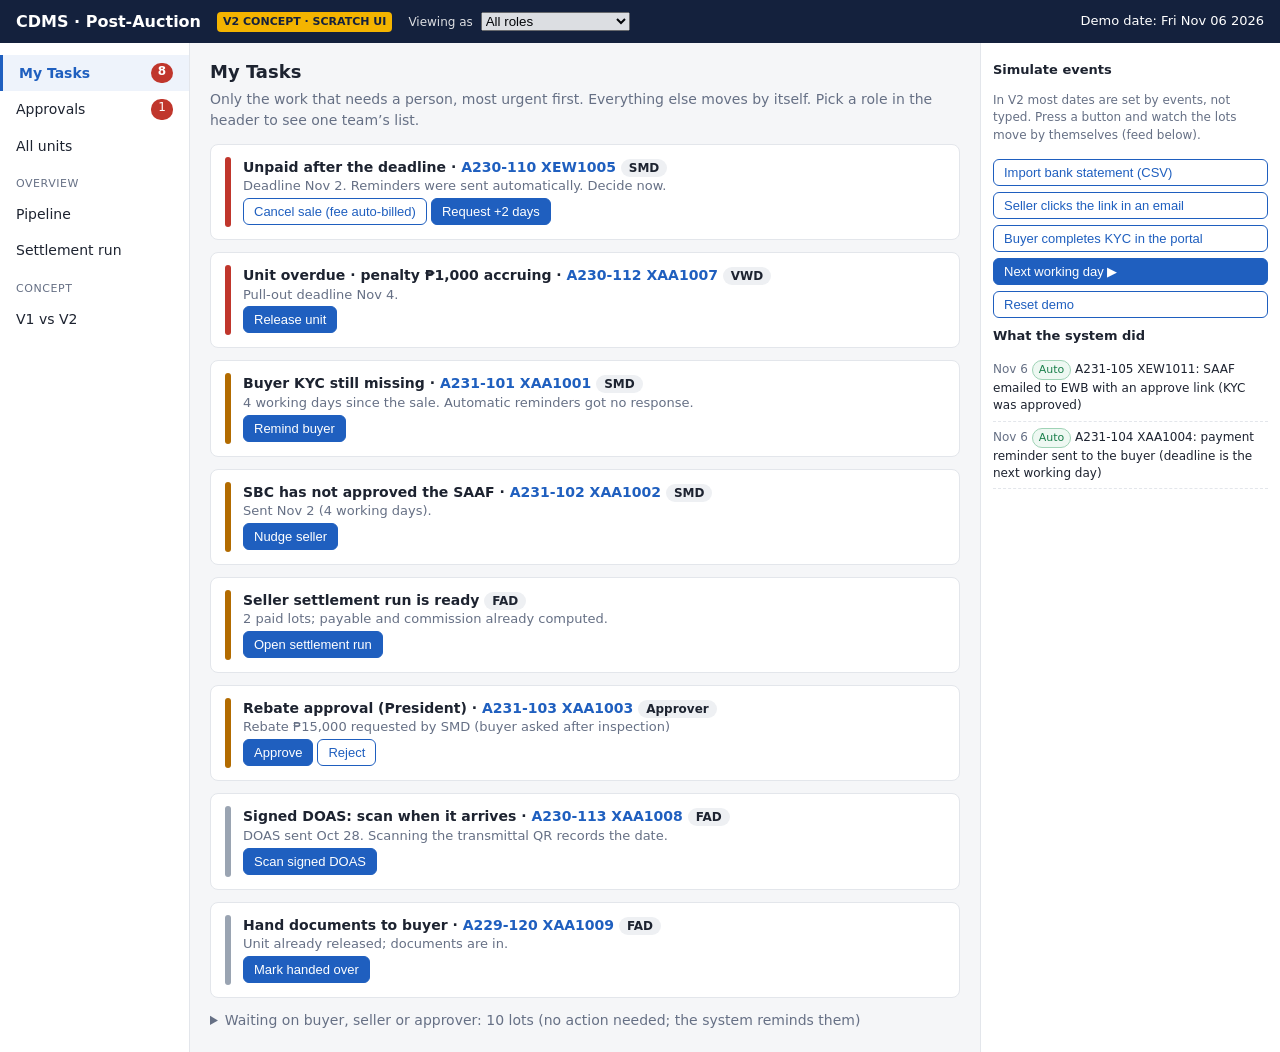
==== v2-concept/index.html @ 344aa65d "feat(v2-concept): add one-flow scratch UI with tasks, unit page and event simulator Co-Authored-By: " ====
<!doctype html>
<html lang="en">
<head>
<meta charset="utf-8">
<meta name="viewport" content="width=device-width,initial-scale=1">
<title>CDMS Post-Auction V2 Concept</title>
<style>
:root{--bg:#f5f6f8;--card:#fff;--ink:#1d2330;--mut:#667085;--line:#e3e6eb;--pri:#1f5fbf;--ok:#1a7f4b;--warn:#b26b00;--bad:#c0362c;--soft:#eef3fb}
*{box-sizing:border-box}
body{margin:0;font:14px/1.45 system-ui,-apple-system,Segoe UI,Roboto,sans-serif;background:var(--bg);color:var(--ink)}
header{display:flex;gap:16px;align-items:center;flex-wrap:wrap;padding:10px 16px;background:#14213d;color:#fff}
header h1{font-size:16px;margin:0;font-weight:600}
header .tag{background:#f4b400;color:#14213d;font-size:11px;padding:2px 6px;border-radius:4px;font-weight:700}
header label{font-size:12px;opacity:.85}
header select{margin-left:4px}
header .today{margin-left:auto;font-size:13px}
.wrap{display:grid;grid-template-columns:190px 1fr 300px;min-height:calc(100vh - 46px)}
nav{background:#fff;border-right:1px solid var(--line);padding:12px 0}
nav a{display:flex;justify-content:space-between;padding:8px 16px;color:var(--ink);text-decoration:none}
nav a.on{background:var(--soft);color:var(--pri);font-weight:600;border-left:3px solid var(--pri)}
nav .n{background:var(--bad);color:#fff;border-radius:10px;padding:0 7px;font-size:12px}
nav .n.z{background:#cfd4dc}
nav .sep{margin:12px 16px 4px;font-size:11px;color:var(--mut);text-transform:uppercase;letter-spacing:.05em}
main{padding:16px 20px;overflow:auto}
aside{background:#fff;border-left:1px solid var(--line);padding:12px;overflow:auto}
h2{font-size:18px;margin:0 0 4px}
.sub{color:var(--mut);margin:0 0 14px}
.card{background:var(--card);border:1px solid var(--line);border-radius:8px;padding:12px 14px;margin-bottom:12px}
.task{display:flex;gap:12px;align-items:flex-start}
.task .sev{width:6px;align-self:stretch;border-radius:3px;background:var(--warn)}
.task .sev.high{background:var(--bad)} .task .sev.low{background:#9aa4b2}
.task .body{flex:1}
.task .t{font-weight:600}
.task .m{color:var(--mut);font-size:13px}
.btn{border:1px solid var(--pri);background:var(--pri);color:#fff;border-radius:6px;padding:5px 10px;cursor:pointer;font-size:13px;margin:2px 4px 2px 0}
.btn.o{background:#fff;color:var(--pri)}
.btn.r{background:var(--bad);border-color:var(--bad)}
.btn:disabled{opacity:.45;cursor:not-allowed}
table{width:100%;border-collapse:collapse;background:#fff}
th,td{text-align:left;padding:7px 8px;border-bottom:1px solid var(--line);vertical-align:top}
th{font-size:12px;color:var(--mut);font-weight:600;background:#fafbfc}
td.num,th.num{text-align:right}
a.lk{color:var(--pri);cursor:pointer;text-decoration:none}
.chip{display:inline-block;font-size:11px;padding:1px 6px;border-radius:10px;border:1px solid;white-space:nowrap}
.c-auto{color:var(--ok);border-color:#9fd3b6;background:#eef8f2}
.c-link{color:#6b3fb3;border-color:#c9b5ec;background:#f4effc}
.c-click{color:var(--pri);border-color:#a9c3ea;background:var(--soft)}
.c-scan{color:var(--warn);border-color:#ecc98e;background:#fdf5e8}
.c-manual{color:var(--bad);border-color:#efb0aa;background:#fdeeed}
.st{font-size:12px;padding:2px 8px;border-radius:10px;background:#eef0f3;white-space:nowrap}
.st.bad{background:#fdeeed;color:var(--bad)} .st.ok{background:#eef8f2;color:var(--ok)} .st.w{background:#fdf5e8;color:var(--warn)}
.steps{display:flex;flex-wrap:wrap;gap:0;margin:6px 0}
.step{flex:1;min-width:120px;padding:8px;border-top:4px solid #d5dae1;margin-right:4px}
.step.done{border-color:var(--ok)} .step.cur{border-color:var(--warn);background:#fffaf0}
.step .h{font-size:12px;font-weight:600}
.step .d{font-size:12px;color:var(--mut)}
.tracks{display:grid;grid-template-columns:repeat(3,1fr);gap:10px}
.track h4{margin:0 0 6px;font-size:13px}
.track .step{min-width:0;margin:0 0 4px}
.grid2{display:grid;grid-template-columns:1fr 1fr;gap:12px}
.kpis{display:grid;grid-template-columns:repeat(4,1fr);gap:10px;margin-bottom:12px}
.kpi{background:#fff;border:1px solid var(--line);border-radius:8px;padding:10px 12px}
.kpi .v{font-size:22px;font-weight:700}
.kpi .l{font-size:12px;color:var(--mut)}
.bar{display:flex;align-items:center;gap:8px;margin:5px 0}
.bar .lab{width:210px;font-size:13px}
.bar .b{height:18px;background:var(--pri);border-radius:3px;min-width:2px}
.bar .c{font-size:13px;color:var(--mut)}
.next{border-left:4px solid var(--warn);background:#fffaf0}
.next.none{border-color:var(--ok);background:#f3faf6}
details summary{cursor:pointer;color:var(--mut);margin:6px 0}
.feed{font-size:12px}
.feed div{padding:6px 0;border-bottom:1px dashed var(--line)}
.feed .d{color:var(--mut)}
aside h3{font-size:13px;margin:6px 0 8px}
aside .btn{width:100%;text-align:left;margin:3px 0}
.note{font-size:12px;color:var(--mut)}
.legend{display:flex;gap:6px;flex-wrap:wrap;margin:6px 0 12px}
@media (max-width:1100px){.wrap{grid-template-columns:1fr}nav{display:flex;flex-wrap:wrap;border:0}nav .sep{display:none}aside{border:0}.tracks,.grid2,.kpis{grid-template-columns:1fr}}
@media print{aside,nav,header select{display:none}.wrap{display:block}}
</style>
</head>
<body>
<header>
  <h1>CDMS · Post-Auction</h1><span class="tag">V2 CONCEPT · SCRATCH UI</span>
  <label>Viewing as <select id="role">
    <option value="ALL">All roles</option><option value="SMD">SMD</option><option value="FAD">FAD</option>
    <option value="VWD">VWD</option><option value="APPROVER">President / Managers</option></select></label>
  <span class="today" id="today"></span>
</header>
<div class="wrap">
  <nav id="nav"></nav>
  <main id="main"></main>
  <aside>
    <h3>Simulate events</h3>
    <p class="note">In V2 most dates are set by events, not typed. Press a button and watch the lots move by themselves (feed below).</p>
    <button class="btn o" data-sim="bank">Import bank statement (CSV)</button>
    <button class="btn o" data-sim="seller">Seller clicks the link in an email</button>
    <button class="btn o" data-sim="kyc">Buyer completes KYC in the portal</button>
    <button class="btn" data-sim="day">Next working day ▶</button>
    <button class="btn o" data-sim="reset">Reset demo</button>
    <h3>What the system did</h3>
    <div class="feed" id="feed"></div>
  </aside>
</div>
<script>
/* ===== Dates (working days skip Sat/Sun and the holiday list; dates below are [MOCK]) ===== */
const HOL=['2026-11-30','2026-12-08','2026-12-24','2026-12-25','2026-12-30','2026-12-31'];
const pad=n=>String(n).padStart(2,'0');
const toD=s=>{const[y,m,d]=s.split('-').map(Number);return new Date(y,m-1,d)};
const iso=d=>`${d.getFullYear()}-${pad(d.getMonth()+1)}-${pad(d.getDate())}`;
const isWD=d=>d.getDay()%6!==0&&!HOL.includes(iso(d));
const addWD=(s,n)=>{const d=toD(s);while(n>0){d.setDate(d.getDate()+1);if(isWD(d))n--;}return iso(d)};
const wdBetween=(a,b)=>{let n=0;const d=toD(a),e=toD(b);while(d<e){d.setDate(d.getDate()+1);if(isWD(d))n++;}return n};
const calDays=(a,b)=>Math.round((toD(b)-toD(a))/864e5);
const fmt=s=>s?toD(s).toLocaleDateString('en-US',{month:'short',day:'numeric'}):'';
const peso=n=>'₱'+Math.round(n).toLocaleString('en-US');
const esc=s=>String(s).replace(/[&<>"]/g,c=>({'&':'&amp;','<':'&lt;','>':'&gt;','"':'&quot;'}[c]));

/* ===== Seller parameters (codes as in the V1 prototype; rules simplified) ===== */
const SELLERS={
  EWB:{release:'seller_ack',doas:'branch',fee:1000},
  SBC:{release:'seller_ack',doas:'jbap',fee:400},
  TFS:{release:'buyer_payment',doas:'none',fee:500},
  ORICO:{release:'doas',doas:'jbap',fee:500}};
const RELEASE_TXT={seller_ack:'after Seller Acknowledgement',buyer_payment:'after Buyer Payment',doas:'after Buyer Payment + signed DOAS'};
const SRC={auto:'Auto',link:'Via link',click:'1-click',scan:'Scan',manual:'Typed'};
const EV={sold:'Sold at auction',kyc:'Buyer KYC approved',saaf_sent:'SAAF sent to seller',saaf_ok:'Seller approved SAAF',
  rebate:'Rebate decided',baaf:'Awarded (BAAF sent)',paid:'Buyer paid',seller_paid:'Seller paid',comm_billed:'Commission billed',
  seller_ack:'Seller acknowledged',doas_sent:'DOAS sent for signing',doas_back:'Signed DOAS received',docs_in:'Documents from seller',
  docs_out:'Documents to buyer',dispatch:'Dispatch notice sent',release:'Unit released'};

/* ===== Dummy data (anonymised: Sample Buyer A–F, plates XAA/XEW…) ===== */
const BUYERS={D9001:'Sample Buyer A',D9002:'Sample Buyer B',D9003:'Sample Buyer C',D9004:'Sample Buyer D',D9005:'Sample Buyer E',D9006:'Sample Buyer F'};
const E=(d,src='auto',by)=>({d,src,by:by||({auto:'System',link:'via link',click:'user',scan:'FAD (scan)',manual:'user'})[src]});
function seed(){
  const L=(id,auc,lot,plate,model,seller,buyer,price,ev,x={})=>Object.assign({id,auc,lot,plate,model,seller,buyer,price,ev},x);
  const lots=[
    L('L01',231,101,'XAA1001','Toyota Vios 1.3 E','EWB','D9001',420000,{sold:E('2026-11-02')}),
    L('L02',231,102,'XAA1002','Mitsubishi Mirage G4','SBC','D9002',385000,{sold:E('2026-11-02'),kyc:E('2026-11-02','link','Buyer (portal)'),saaf_sent:E('2026-11-02')}),
    L('L03',231,103,'XAA1003','Toyota Innova 2.8 G','TFS','D9003',1120000,{sold:E('2026-11-02'),kyc:E('2026-11-02','link','Buyer (portal)'),saaf_sent:E('2026-11-02'),saaf_ok:E('2026-11-03','link','TFS (link)')},{rebate:{amt:15000,status:'pending',req:'2026-11-04'}}),
    L('L04',231,104,'XAA1004','Honda City 1.5 S','ORICO','D9001',610000,{sold:E('2026-11-02'),kyc:E('2026-11-02','link','Buyer (portal)'),saaf_sent:E('2026-11-02'),saaf_ok:E('2026-11-04','link','ORICO (link)'),baaf:E('2026-11-04')},{pay:'ok'}),
    L('L05',230,110,'XEW1005','Ford Ranger XLT','EWB','D9004',890000,{sold:E('2026-10-26'),kyc:E('2026-10-26','link','Buyer (portal)'),saaf_sent:E('2026-10-26'),saaf_ok:E('2026-10-27','link','EWB (link)'),baaf:E('2026-10-28')}),
    L('L06',230,111,'XAA1006','Nissan Almera 1.5','SBC','D9002',455000,{sold:E('2026-10-26'),kyc:E('2026-10-27','link','Buyer (portal)'),saaf_sent:E('2026-10-27'),saaf_ok:E('2026-10-30','link','SBC (link)'),baaf:E('2026-11-03')},{pay:'short'}),
    L('L07',230,112,'XAA1007','Toyota Fortuner 2.4 G','TFS','D9005',1350000,{sold:E('2026-10-26'),kyc:E('2026-10-26','link','Buyer (portal)'),saaf_sent:E('2026-10-26'),saaf_ok:E('2026-10-27','link','TFS (link)'),baaf:E('2026-10-28'),paid:E('2026-10-30','auto','System (bank match)'),dispatch:E('2026-10-30')}),
    L('L08',230,113,'XAA1008','Suzuki Ertiga GL','ORICO','D9006',640000,{sold:E('2026-10-26'),kyc:E('2026-10-26','link','Buyer (portal)'),saaf_sent:E('2026-10-26'),saaf_ok:E('2026-10-26','link','ORICO (link)'),baaf:E('2026-10-26'),paid:E('2026-10-28','auto','System (bank match)'),doas_sent:E('2026-10-28'),seller_paid:E('2026-11-03','click','FAD Manager'),comm_billed:E('2026-11-03')}),
    L('L09',229,120,'XAA1009','Hyundai Accent 1.6','SBC','D9003',398000,{sold:E('2026-10-19'),kyc:E('2026-10-19','link','Buyer (portal)'),saaf_sent:E('2026-10-19'),saaf_ok:E('2026-10-20','link','SBC (link)'),baaf:E('2026-10-21'),paid:E('2026-10-26','auto','System (bank match)'),doas_sent:E('2026-10-26'),doas_back:E('2026-10-28','scan'),seller_paid:E('2026-10-28','click','FAD Manager'),comm_billed:E('2026-10-28'),seller_ack:E('2026-10-29','link','SBC (link)'),dispatch:E('2026-10-29'),release:E('2026-11-02','click','VWD'),docs_in:E('2026-11-04','scan')}),
    L('L10',229,121,'XAA1010','Toyota Wigo 1.0 G','TFS','D9004',345000,{sold:E('2026-10-19'),kyc:E('2026-10-19','link','Buyer (portal)'),saaf_sent:E('2026-10-19'),saaf_ok:E('2026-10-19','link','TFS (link)'),baaf:E('2026-10-20'),paid:E('2026-10-21','auto','System (bank match)'),dispatch:E('2026-10-21'),seller_paid:E('2026-10-23','click','FAD Manager'),comm_billed:E('2026-10-23'),release:E('2026-10-23','click','VWD'),seller_ack:E('2026-10-26','link','TFS (link)'),docs_in:E('2026-10-27','scan'),docs_out:E('2026-10-28','click','FAD')}),
    L('L11',231,105,'XEW1011','Toyota Hilux 2.4 E','EWB','D9006',980000,{sold:E('2026-11-03'),kyc:E('2026-11-05','link','Buyer (portal)')}),
    L('L12',230,114,'XEW1012','Mitsubishi Montero GLS','EWB','D9001',1240000,{sold:E('2026-10-26'),kyc:E('2026-10-26','link','Buyer (portal)'),saaf_sent:E('2026-10-26'),saaf_ok:E('2026-10-28','link','EWB (link)'),baaf:E('2026-10-29'),paid:E('2026-11-04','auto','System (bank match)'),doas_sent:E('2026-11-04')}),
    L('L13',229,122,'XAA1013','Isuzu D-Max LS','SBC','D9005',760000,{sold:E('2026-10-19'),kyc:E('2026-10-19','link','Buyer (portal)'),saaf_sent:E('2026-10-19'),saaf_ok:E('2026-10-20','link','SBC (link)'),baaf:E('2026-10-21')},{cancel:{d:'2026-10-28',fee:10000,waived:false,feePaid:null},pay:'fee'}),
    L('L14',231,106,'XAA1014','Kia Picanto 1.2 EX','ORICO','D9005',330000,{sold:E('2026-11-03'),kyc:E('2026-11-03','link','Buyer (portal)'),saaf_sent:E('2026-11-03'),saaf_ok:E('2026-11-04','link','ORICO (link)'),baaf:E('2026-11-05')},{pay:'ok'})
  ];
  return {today:'2026-11-06',lots,exceptions:[],feed:[],
    approvals:[{id:1,type:'Rebate',lot:'L03',detail:'Rebate ₱15,000 requested by SMD (buyer asked after inspection)',role:'President',status:'pending'}],seq:2};
}
let S=seed();
let ROLE='ALL';
const lot=id=>S.lots.find(l=>l.id===id);
const log=(msg,src='auto')=>S.feed.unshift({d:S.today,msg,src});
const label=l=>`A${l.auc}-${l.lot} ${l.plate}`;

/* ===== Lot rules ===== */
const deadline=l=>l.ev.baaf?(l.deadlineOverride||addWD(l.ev.baaf.d,3)):null;
const rebateDone=l=>!l.rebate||l.rebate.status!=='pending';
function dispatchReady(l){const s=SELLERS[l.seller];if(!l.ev.paid)return false;
  if(s.release==='buyer_payment')return true;if(s.release==='seller_ack')return !!l.ev.seller_ack;return !!l.ev.doas_back}
const releaseBlock=l=>(SELLERS[l.seller].doas!=='none'&&!l.ev.doas_back)?'Signed DOAS not received yet':null;
function penalty(l){if(!l.ev.dispatch||l.ev.release)return 0;const dl=addWD(l.ev.dispatch.d,3);return Math.max(0,calDays(dl,S.today))*500}
const money=l=>{const s=SELLERS[l.seller],com=l.price*.05,vat=com*.12,reb=(l.rebate&&l.rebate.status==='approved')?l.rebate.amt:0;
  return {fee:s.fee,buyer:l.price+s.fee-reb,com,vat,reb,payable:l.price+s.fee-com-vat}};
const closed=l=>l.cancel?(l.cancel.waived||!!l.cancel.feePaid):!!(l.ev.release&&l.ev.docs_out&&l.ev.seller_ack&&l.ev.comm_billed);

function stage(l){
  if(l.cancel)return {k:'cancelled',t:closed(l)?'Cancelled · closed':'Cancelled · fee unpaid',who:closed(l)?null:'Buyer'};
  if(!l.ev.kyc)return {k:'kyc',t:'Waiting buyer KYC',who:'Buyer'};
  if(!l.ev.saaf_sent)return {k:'saaf',t:'SAAF queued (system)',who:'System'};
  if(!l.ev.saaf_ok)return {k:'saaf',t:'Waiting seller approval',who:'Seller'};
  if(!rebateDone(l))return {k:'rebate',t:'Rebate waiting for President',who:'President'};
  if(!l.ev.baaf)return {k:'award',t:'BAAF queued (system)',who:'System'};
  if(!l.ev.paid)return {k:'pay',t:S.today>deadline(l)?'Unpaid · overdue':'Waiting buyer payment',who:'Buyer'};
  if(closed(l))return {k:'closed',t:'Closed',who:null};
  return {k:'after',t:'Paid · settlement, documents, release',who:'Several'};
}

/* ===== Automation engine: runs after every event and every new day ===== */
function runAuto(){
  for(const l of S.lots){
    if(l.cancel)continue;const e=l.ev,s=SELLERS[l.seller];
    if(e.kyc&&!e.saaf_sent){e.saaf_sent=E(S.today);log(`${label(l)}: SAAF emailed to ${l.seller} with an approve link (KYC was approved)`)}
    if(e.saaf_ok&&rebateDone(l)&&!e.baaf){e.baaf=E(S.today);log(`${label(l)}: BAAF emailed to ${BUYERS[l.buyer]}; pay by ${fmt(deadline(l))}`)}
    if(e.baaf&&!e.paid&&addWD(S.today,1)===deadline(l)&&l.reminded!==S.today){l.reminded=S.today;log(`${label(l)}: payment reminder sent to the buyer (deadline is the next working day)`)}
    if(e.paid&&s.doas!=='none'&&!e.doas_sent){e.doas_sent=E(S.today);log(`${label(l)}: ${s.doas==='branch'?'EWB call-out notice':'DOAS for signature'} emailed to the buyer`)}
    if(dispatchReady(l)&&!e.dispatch){e.dispatch=E(S.today);log(`${label(l)}: dispatch notice sent; pull out by ${fmt(addWD(S.today,3))}`)}
    if(e.seller_paid&&!e.comm_billed){e.comm_billed=E(S.today);log(`${label(l)}: commission billing generated for ${l.seller}`)}
  }
}

/* ===== Tasks (only what needs a person; waiting items are listed apart) ===== */
function tasks(){
  const T=[],W=[];const t=S.today;
  for(const l of S.lots){const e=l.ev,s=SELLERS[l.seller],st=stage(l);
    if(l.cancel){if(!closed(l))W.push({who:'Buyer',l,txt:`Cancellation fee ${peso(l.cancel.fee)} billed ${fmt(l.cancel.d)}; matched automatically when paid`});continue}
    if(!e.kyc){const n=wdBetween(e.sold.d,t);(n>=2?T:W).push(n>=2?{role:'SMD',sev:'med',l,title:'Buyer KYC still missing',m:`${n} working days since the sale. Automatic reminders got no response.`,acts:[['Remind buyer','remindKyc']]}:{who:'Buyer',l,txt:'KYC in the buyer portal'});continue}
    if(e.saaf_sent&&!e.saaf_ok){const n=wdBetween(e.saaf_sent.d,t);(n>=2?T:W).push(n>=2?{role:'SMD',sev:'med',l,title:`${l.seller} has not approved the SAAF`,m:`Sent ${fmt(e.saaf_sent.d)} (${n} working days).`,acts:[['Nudge seller','nudge']]}:{who:l.seller,l,txt:'SAAF approval (link in email)'});continue}
    if(!rebateDone(l)){W.push({who:'President',l,txt:'Rebate decision (Approvals)'});continue}
    if(e.baaf&&!e.paid){const dl=deadline(l);if(t>dl)T.push({role:'SMD',sev:'high',l,title:'Unpaid after the deadline',m:`Deadline ${fmt(dl)}. Reminders were sent automatically. Decide now.`,acts:[['Cancel sale (fee auto-billed)','cancel'],['Request +2 days','extend']]});
      else W.push({who:'Buyer',l,txt:`Payment, deadline ${fmt(dl)}`});continue}
    if(!e.paid)continue;
    if(!e.seller_paid&&!T.some(x=>x.key==='run'))T.push({key:'run',role:'FAD',sev:'med',l:null,title:'Seller settlement run is ready',m:`${S.lots.filter(x=>x.ev.paid&&!x.ev.seller_paid&&!x.cancel).length} paid lots; payable and commission already computed.`,acts:[['Open settlement run','gorun']]});
    if(e.seller_paid&&!e.seller_ack)W.push({who:l.seller,l,txt:'Seller acknowledgement (link)'});
    if(e.doas_sent&&!e.doas_back){if(s.doas==='jbap')T.push({role:'FAD',sev:'low',l,title:'Signed DOAS: scan when it arrives',m:`DOAS sent ${fmt(e.doas_sent.d)}. Scanning the transmittal QR records the date.`,acts:[['Scan signed DOAS','scanDoas']]});
      else W.push({who:'EWB',l,txt:'DOAS signing at EWB branch (EWB confirms via link)'})}
    if(e.seller_paid&&(s.doas==='none'||e.doas_back)&&!e.docs_in)T.push({role:'FAD',sev:'low',l,title:'Documents from seller: scan on receipt',m:'ORCR / deed package from the seller.',acts:[['Scan documents','scanDocs']]});
    if(e.dispatch&&!e.release){const p=penalty(l),b=releaseBlock(l);T.push({role:'VWD',sev:p?'high':'med',l,title:p?`Unit overdue · penalty ${peso(p)} accruing`:'Ready for pull-out',m:`Pull-out deadline ${fmt(addWD(e.dispatch.d,3))}.${b?' Blocked: '+b+'.':''}`,acts:[['Release unit','release']]})}
    else if(e.paid&&!e.dispatch)W.push({who:SELLERS[l.seller].release==='seller_ack'?l.seller:'Buyer',l,txt:`Dispatch condition: ${RELEASE_TXT[s.release]}`});
    if(e.docs_in&&e.release&&!e.docs_out)T.push({role:'FAD',sev:'low',l,title:'Hand documents to buyer',m:'Unit already released; documents are in.',acts:[['Mark handed over','docsOut']]});
  }
  for(const x of S.exceptions)T.unshift({role:'FAD',sev:'high',l:lot(x.lot),title:'Bank payment does not match',m:`${peso(x.amt)} received from ${BUYERS[lot(x.lot).buyer]}; expected ${peso(money(lot(x.lot)).buyer)}.`,acts:[['Accept & match','match'],['Ask buyer for the balance','short']]});
  for(const a of S.approvals.filter(a=>a.status==='pending'))T.push({role:'APPROVER',sev:'med',l:lot(a.lot),title:`${a.type} approval (${a.role})`,m:a.detail,acts:[['Approve','approve:'+a.id],['Reject','reject:'+a.id]]});
  return {T,W};
}
const roleOk=r=>ROLE==='ALL'||ROLE===r;

/* ===== Actions ===== */
const ACT={
  remindKyc:l=>log(`${label(l)}: KYC reminder sent to the buyer (SMD)`,'click'),
  nudge:l=>log(`${label(l)}: SAAF reminder resent to ${l.seller} (SMD)`,'click'),
  cancel:l=>{if(!confirm(`Cancel ${label(l)}? The PHP 10,000 fee is billed to the buyer automatically.`))return;
    const waive=confirm('Ask the President to waive the fee? (OK = request waiver, Cancel = bill the fee)');
    l.cancel={d:S.today,fee:10000,waived:false,feePaid:null};log(`${label(l)}: sale cancelled; fee ₱10,000 billed by email`,'click');
    if(waive)S.approvals.push({id:S.seq++,type:'Fee waiver',lot:l.id,detail:`Waive ₱10,000 fee on ${label(l)}`,role:'President',status:'pending'})},
  extend:l=>{S.approvals.push({id:S.seq++,type:'Deadline extension',lot:l.id,detail:`+2 working days for ${label(l)} (from ${fmt(deadline(l))})`,role:'FAD Manager',status:'pending'});log(`${label(l)}: extension requested (SMD)`,'click')},
  gorun:()=>go('#/settlement'),
  scanDoas:l=>{l.ev.doas_back=E(S.today,'scan');log(`${label(l)}: signed DOAS scanned in`,'scan')},
  scanDocs:l=>{l.ev.docs_in=E(S.today,'scan');log(`${label(l)}: seller documents scanned in`,'scan')},
  docsOut:l=>{l.ev.docs_out=E(S.today,'click','FAD');log(`${label(l)}: documents handed to the buyer`,'click')},
  release:l=>{const b=releaseBlock(l);if(b){alert('Cannot release: '+b+'.');return}
    const p=penalty(l);if(p&&!confirm(`Storage penalty ${peso(p)}. Collect it at the cashier now? (receipt is issued automatically)`))return;
    if(p)l.penaltyPaid=p;l.ev.release=E(S.today,'click','VWD');
    if(l.ev.docs_in&&!l.ev.docs_out)l.ev.docs_out=E(S.today,'click','VWD');
    log(`${label(l)}: released${p?`; penalty ${peso(p)} collected`:''}`,'click')},
  match:l=>{S.exceptions=S.exceptions.filter(x=>x.lot!==l.id);l.ev.paid=E(S.today,'click','FAD (manual match)');log(`${label(l)}: payment matched by FAD`,'click')},
  short:l=>{S.exceptions=S.exceptions.filter(x=>x.lot!==l.id);l.pay='ok';log(`${label(l)}: balance request emailed to the buyer`,'click')},
  rebate:l=>{const v=prompt('Rebate amount (PHP)','10000');if(!v)return;l.rebate={amt:+v,status:'pending',req:S.today};
    S.approvals.push({id:S.seq++,type:'Rebate',lot:l.id,detail:`Rebate ${peso(+v)} on ${label(l)}`,role:'President',status:'pending'});log(`${label(l)}: rebate requested (SMD)`,'click')}
};
function decide(id,ok){const a=S.approvals.find(a=>a.id===+id),l=lot(a.lot);
  if(!ok&&!prompt('Reason for rejecting'))return;a.status=ok?'approved':'rejected';
  if(a.type==='Rebate'){l.rebate.status=a.status;l.ev.rebate=E(S.today,'click','President')}
  if(a.type==='Deadline extension'&&ok)l.deadlineOverride=addWD(deadline(l),2);
  if(a.type==='Fee waiver'&&ok){l.cancel.waived=true;l.cancel.fee=0}
  log(`${label(l)}: ${a.type} ${a.status} (${a.role})`,'click')}
const SIM={
  bank:()=>{let n=0;for(const l of S.lots){
      if(l.cancel&&l.pay==='fee'&&!l.cancel.feePaid&&!l.cancel.waived){l.cancel.feePaid=S.today;n++;log(`${label(l)}: cancellation fee matched from the bank file`);continue}
      if(l.cancel||!l.ev.baaf||l.ev.paid)continue;
      if(l.pay==='ok'){l.ev.paid=E(S.today,'auto','System (bank match)');n++;log(`${label(l)}: buyer payment matched from the bank file`)}
      else if(l.pay==='short'&&!S.exceptions.some(x=>x.lot===l.id)){S.exceptions.push({lot:l.id,amt:money(l).buyer-5000});log(`${label(l)}: payment short by ₱5,000; sent to FAD as an exception`)}}
    if(!n&&!S.exceptions.length)log('Bank file imported: nothing new to match')},
  seller:()=>{const l=S.lots.find(l=>!l.cancel&&l.ev.saaf_sent&&!l.ev.saaf_ok)||S.lots.find(l=>l.ev.seller_paid&&!l.ev.seller_ack)||S.lots.find(l=>SELLERS[l.seller].doas==='branch'&&l.ev.doas_sent&&!l.ev.doas_back);
    if(!l)return log('No email is waiting for a seller');
    if(!l.ev.saaf_ok){l.ev.saaf_ok=E(S.today,'link',`${l.seller} (link)`);log(`${label(l)}: ${l.seller} approved the SAAF from the email link`,'link')}
    else if(!l.ev.seller_ack&&l.ev.seller_paid){l.ev.seller_ack=E(S.today,'link',`${l.seller} (link)`);log(`${label(l)}: ${l.seller} acknowledged payment from the email link`,'link')}
    else{l.ev.doas_back=E(S.today,'link','EWB (link)');log(`${label(l)}: EWB confirmed the DOAS was signed at the branch`,'link')}},
  kyc:()=>{const l=S.lots.find(l=>!l.ev.kyc);if(!l)return log('No buyer is waiting for KYC');l.ev.kyc=E(S.today,'link','Buyer (portal)');log(`${label(l)}: buyer finished KYC in the portal`,'link')},
  day:()=>{S.today=addWD(S.today,1);log(`— New working day: ${fmt(S.today)} —`)},
  reset:()=>{S=seed();runAuto()}
};

/* ===== Views ===== */
const chip=src=>`<span class="chip c-${src}">${SRC[src]}</span>`;
function stepBox(l,k,lab,cur){const e=l.ev[k];return `<div class="step ${e?'done':cur?'cur':''}"><div class="h">${lab||EV[k]}</div><div class="d">${e?`${fmt(e.d)} · ${esc(e.by)} ${chip(e.src)}`:cur?'next':'—'}</div></div>`}
function lotLink(l){return l?`<a class="lk" href="#/lot/${l.id}">${label(l)}</a>`:''}
function stClass(st){return st.k==='closed'?'ok':/overdue|fee unpaid/.test(st.t)?'bad':st.k==='after'?'w':''}

function vTasks(){const {T,W}=tasks();const mine=T.filter(x=>roleOk(x.role));
  const order={high:0,med:1,low:2};mine.sort((a,b)=>order[a.sev]-order[b.sev]);
  return `<h2>My Tasks</h2><p class="sub">Only the work that needs a person, most urgent first. Everything else moves by itself. ${ROLE==='ALL'?'Pick a role in the header to see one team’s list.':''}</p>
  ${mine.length?mine.map(x=>`<div class="card task"><div class="sev ${x.sev}"></div><div class="body">
    <div class="t">${esc(x.title)} ${x.l?'· '+lotLink(x.l):''} <span class="st">${x.role==='APPROVER'?'Approver':x.role}</span></div>
    <div class="m">${esc(x.m)}</div>
    <div>${x.acts.map(([t,a])=>`<button class="btn ${/Reject|Cancel sale/.test(t)?'o':''}" data-act="${a}" data-lot="${x.l?x.l.id:''}">${esc(t)}</button>`).join('')}</div></div></div>`).join(''):'<div class="card">Nothing needs you right now.</div>'}
  <details><summary>Waiting on buyer, seller or approver: ${W.length} lots (no action needed; the system reminds them)</summary>
  <table><tr><th>Lot</th><th>Waiting on</th><th>For</th></tr>${W.map(w=>`<tr><td>${lotLink(w.l)}</td><td>${esc(w.who)}</td><td>${esc(w.txt)}</td></tr>`).join('')}</table></details>`}

function vLots(){return `<h2>All units</h2><p class="sub">One row per lot, whatever department you are in. The V1 prototype splits these across ~20 lists.</p>
  <table><tr><th>Lot</th><th>Make / Model</th><th>Seller</th><th>Buyer</th><th>Stage</th><th>Waiting on</th></tr>
  ${S.lots.map(l=>{const st=stage(l);return `<tr><td>${lotLink(l)}</td><td>${esc(l.model)}</td><td>${l.seller}</td><td>${BUYERS[l.buyer]}</td><td><span class="st ${stClass(st)}">${st.t}</span></td><td>${st.who||'—'}</td></tr>`}).join('')}</table>`}

function vLot(id){const l=lot(id);if(!l)return '<p>Not found</p>';const s=SELLERS[l.seller],st=stage(l),m=money(l),e=l.ev;
  const {T,W}=tasks();const my=T.filter(t=>t.l&&t.l.id===id),wt=W.filter(w=>w.l.id===id);
  const main=['sold','kyc','saaf_sent','saaf_ok'].concat(l.rebate?['rebate']:[]).concat(['baaf','paid']);
  const firstMissing=main.find(k=>!e[k]);
  const trk=(title,keys)=>{const f=keys.find(k=>!e[k]);return `<div class="track"><h4>${title}</h4>${keys.map(k=>stepBox(l,k,null,e.paid&&k===f)).join('')}</div>`};
  const docKeys=(s.doas==='none'?[]:['doas_sent','doas_back']).concat(['docs_in','docs_out']);
  const canRebate=!e.baaf&&!l.rebate&&!l.cancel&&roleOk('SMD'),canCancel=!e.release&&!l.cancel&&roleOk('SMD');
  return `<p><a class="lk" href="#/lots">← All units</a></p>
  <h2>${label(l)} · ${esc(l.model)}</h2>
  <p class="sub">Seller ${l.seller} (dispatch ${RELEASE_TXT[s.release]}; DOAS ${s.doas==='none'?'not used':s.doas==='branch'?'signed at seller branch':'signed at JBAP'}) · Buyer ${BUYERS[l.buyer]} (${l.buyer}) · <span class="st ${stClass(st)}">${st.t}</span></p>
  <div class="card next ${my.length?'':'none'}"><b>${my.length?'Needs a person':'No action needed'}</b>
    ${my.map(x=>`<div>${esc(x.title)} (${x.role==='APPROVER'?'Approver':x.role}): ${esc(x.m)} ${x.acts.map(([t,a])=>`<button class="btn" data-act="${a}" data-lot="${id}">${esc(t)}</button>`).join('')}</div>`).join('')}
    ${wt.map(w=>`<div class="m">Waiting on ${esc(w.who)}: ${esc(w.txt)}</div>`).join('')}
    ${!my.length&&!wt.length&&!closed(l)?'<div class="m">The system handles the next step.</div>':''}
    <div>${canRebate?`<button class="btn o" data-act="rebate" data-lot="${id}">Request rebate</button>`:''}${canCancel?`<button class="btn o" data-act="cancel" data-lot="${id}">Cancel sale</button>`:''}</div></div>
  ${l.cancel?`<div class="card"><b>Cancelled ${fmt(l.cancel.d)}</b> · fee ${peso(l.cancel.fee)}${l.cancel.waived?' (waived)':''} · ${l.cancel.feePaid?'fee paid '+fmt(l.cancel.feePaid):l.cancel.waived?'':'fee unpaid'}</div>`:''}
  <div class="card"><b>Sale → payment</b><div class="steps">${main.map(k=>stepBox(l,k,null,k===firstMissing&&!l.cancel)).join('')}</div>
  ${e.baaf&&!e.paid?`<div class="m">Payment deadline ${fmt(deadline(l))}${l.deadlineOverride?' (extended)':''}</div>`:''}</div>
  <div class="card"><b>After payment: three tracks run in parallel</b><p class="note">In V1 these are separate lists in FAD, SMD and VWD. Here they sit on one page.</p>
  <div class="tracks">${trk('Seller settlement',['seller_paid','comm_billed','seller_ack'])}${trk('Documents',docKeys)}${trk('Release',['dispatch','release'])}</div>
  ${e.dispatch&&!e.release?`<p class="m">Pull-out deadline ${fmt(addWD(e.dispatch.d,3))} · penalty now ${peso(penalty(l))}</p>`:''}${l.penaltyPaid?`<p class="m">Penalty collected ${peso(l.penaltyPaid)}</p>`:''}</div>
  <div class="grid2"><div class="card"><b>Money</b> <span class="note">(illustrative rates)</span><table>
    <tr><td>Awarded price</td><td class="num">${peso(l.price)}</td></tr><tr><td>Notarial / transfer fee</td><td class="num">${peso(m.fee)}</td></tr>
    ${m.reb?`<tr><td>Rebate (approved)</td><td class="num">−${peso(m.reb)}</td></tr>`:''}<tr><th>Buyer pays</th><th class="num">${peso(m.buyer)}</th></tr>
    <tr><td>Commission 5% + VAT</td><td class="num">${peso(m.com+m.vat)}</td></tr><tr><th>Payable to seller</th><th class="num">${peso(m.payable)}</th></tr></table></div>
  <div class="card"><b>History</b><table>${Object.entries(e).sort((a,b)=>a[1].d<b[1].d?-1:1).map(([k,v])=>`<tr><td>${fmt(v.d)}</td><td>${EV[k]}</td><td>${esc(v.by)}</td><td>${chip(v.src)}</td></tr>`).join('')}</table></div></div>`}

function vApprovals(){const P=S.approvals;return `<h2>Approvals</h2><p class="sub">One inbox for rebates, fee waivers, deadline extensions and returns to seller. Approve is a button: the name and time are recorded, never typed.</p>
  <table><tr><th>Type</th><th>Lot</th><th>Detail</th><th>Approver</th><th>Status</th><th></th></tr>
  ${P.map(a=>`<tr><td>${a.type}</td><td>${lotLink(lot(a.lot))}</td><td>${esc(a.detail)}</td><td>${a.role}</td><td><span class="st ${a.status==='approved'?'ok':a.status==='rejected'?'bad':'w'}">${a.status}</span></td>
  <td>${a.status==='pending'&&roleOk('APPROVER')?`<button class="btn" data-act="approve:${a.id}">Approve</button><button class="btn o" data-act="reject:${a.id}">Reject</button>`:''}</td></tr>`).join('')}</table>`}

function vSettlement(){const R=S.lots.filter(l=>l.ev.paid&&!l.ev.seller_paid&&!l.cancel);const by={};R.forEach(l=>(by[l.seller]=by[l.seller]||[]).push(l));
  return `<h2>Seller settlement run</h2><p class="sub">Replaces Payment Seller + print + typed date, and Commission Billing ticks. Paid lots are grouped per seller with every amount computed. One approval pays and bills them all.</p>
  ${Object.keys(by).length?Object.entries(by).map(([s,ls])=>`<div class="card"><b>${s}</b> · ${ls.length} lot(s)<table><tr><th>Lot</th><th>Buyer paid</th><th class="num">Payable to seller</th><th class="num">Commission + VAT</th></tr>
  ${ls.map(l=>`<tr><td>${lotLink(l)}</td><td>${fmt(l.ev.paid.d)}</td><td class="num">${peso(money(l).payable)}</td><td class="num">${peso(money(l).com+money(l).vat)}</td></tr>`).join('')}</table></div>`).join('')+
  (roleOk('FAD')?`<button class="btn" data-act="runApprove">Approve run: pay sellers and bill commission</button>`:'<p class="note">Switch to FAD to approve.</p>'):'<div class="card">No paid lot is waiting for settlement.</div>'}`}

function vPipeline(){const st=S.lots.map(stage);const cnt=k=>st.filter(s=>s.k===k).length;
  const rows=[['kyc','Buyer KYC'],['saaf','Seller approval (SAAF)'],['rebate','Rebate decision'],['pay','Buyer payment'],['after','Paid: settlement / docs / release'],['closed','Closed'],['cancelled','Cancelled']];
  const max=Math.max(...rows.map(r=>cnt(r[0])),1);
  const overdue=S.lots.filter(l=>!l.cancel&&l.ev.baaf&&!l.ev.paid&&S.today>deadline(l)).length;
  const pen=S.lots.reduce((a,l)=>a+penalty(l),0);
  const recv=S.lots.filter(l=>!l.cancel&&l.ev.baaf&&!l.ev.paid).reduce((a,l)=>a+money(l).buyer,0);
  const pay=S.lots.filter(l=>!l.cancel&&l.ev.paid&&!l.ev.seller_paid).reduce((a,l)=>a+money(l).payable,0);
  const done=S.lots.filter(l=>l.ev.release);const avg=done.length?(done.reduce((a,l)=>a+wdBetween(l.ev.sold.d,l.ev.release.d),0)/done.length).toFixed(1):'—';
  return `<h2>Pipeline</h2><p class="sub">Where every unit is, from the same data as My Tasks. Replaces most of the 7 Report screens for day-to-day use.</p>
  <div class="kpis"><div class="kpi"><div class="v">${overdue}</div><div class="l">Unpaid after deadline</div></div>
  <div class="kpi"><div class="v">${peso(pen)}</div><div class="l">Storage penalty accruing</div></div>
  <div class="kpi"><div class="v">${peso(recv)}</div><div class="l">Due from buyers</div></div>
  <div class="kpi"><div class="v">${avg}</div><div class="l">Working days sale → release</div></div></div>
  <div class="card">${rows.map(([k,t])=>`<div class="bar"><span class="lab">${t}</span><span class="b" style="width:${cnt(k)/max*300}px"></span><span class="c">${cnt(k)}</span></div>`).join('')}</div>
  <div class="card">Payable to sellers (paid, not settled): <b>${peso(pay)}</b></div>`}

function vCompare(){const R=[
  ['Result & KYC','Auction › Result Price: switch KYC Pending/Approved by hand','KYC status comes from the buyer’s KYC in the portal','1 switch','0'],
  ['Seller approval (SAAF)','SMD › SAAF: tick For SAAF › Email SAAF; later type Seller Approved date','Sent by the system when KYC is approved; seller clicks Approve in the email','tick + send + typed date','0 (seller clicks)'],
  ['Rebate','Result Price: type rebate › Update; President decides in Approval','Same (already a real approval in V1); BAAF waits for it automatically','2','2'],
  ['Awarding (BAAF)','FAD › Pending Awarding: tick For BAAF, check Awarding Date › Email BAAF','Sent by the system once KYC, SAAF and rebate are clear; Awarding Date = send time','tick + send','0'],
  ['Buyer payment','FAD › Unpaid: type Buyer Paid › Save','Matched from the bank file (or payment module); only mismatches reach FAD','typed date','0 (exceptions only)'],
  ['Unpaid after deadline','Someone notices on Unpaid; cancellation in Result Price','Reminder D-1 automatic; overdue lot appears as a task with Cancel / Extend','find + 4 fields','1 decision'],
  ['Payment to seller','FAD › Payment Seller: tick Print › dialog date › print','Settlement run per seller, one approval','tick + typed date','1 per run'],
  ['Seller acknowledgement','FAD › Seller Acknowledgement: type date','Seller clicks acknowledge in the email','typed date','0 (seller clicks)'],
  ['Commission billing','FAD › Billing: tick Print? › type NOAH no. and date › print','Generated with the settlement run (NOAH integration to be checked)','tick + 2 typed fields','0'],
  ['Dispatch','FAD › Vehicle Dispatch: tick For Dispatch Email? › type Dispatch Date','Notice sent the moment the seller’s condition is met','tick + typed date','0'],
  ['DOAS & documents','FAD › Document Monitoring: tick DOAS email; type up to 5 receipt dates','DOAS email automatic; physical receipts recorded by scanning the transmittal QR','tick + up to 5 typed dates','2 scans'],
  ['Release & penalty','FAD › Unreleased: Record payment of penalty; VWD › Release vehicle','VWD releases; penalty shown and collected in the same step','2 screens','1'],
  ['Approvals (RTS, extension)','Type “SMD/FAD Manager Approved” dates; type approver name','Approve button in one inbox; user and time recorded','typed dates / names','1 click each'],
  ['Where is this unit?','Search up to ~20 lists in FAD, SMD and VWD','One Unit page with timeline, money and history','many screens','1 page']];
  return `<h2>V1 (current prototype) vs V2 (this concept)</h2><p class="sub">Per step of one lot’s life. “Touches” = what a JBAP user does by hand. V2 numbers are design targets that depend on the checks listed in README.md.</p>
  <div class="kpis"><div class="kpi"><div class="v">39 → ~6</div><div class="l">Screens → work areas</div></div><div class="kpi"><div class="v">21 → 0</div><div class="l">Typed date fields (2 become scans)</div></div>
  <div class="kpi"><div class="v">9 → 0</div><div class="l">“For …?” tick columns</div></div><div class="kpi"><div class="v">~15 → ~4</div><div class="l">Touches per normal lot</div></div></div>
  <div class="legend">${Object.keys(SRC).map(chip).join('')}<span class="note">how each date is recorded in V2</span></div>
  <table><tr><th>Step</th><th>V1: how it works</th><th>V2: how it works</th><th>V1 touches</th><th>V2 touches</th></tr>
  ${R.map(r=>`<tr><td><b>${r[0]}</b></td><td>${r[1]}</td><td>${r[2]}</td><td>${r[3]}</td><td>${r[4]}</td></tr>`).join('')}</table>`}

/* ===== Shell ===== */
const ROUTES=[['#/tasks','My Tasks'],['#/approvals','Approvals'],['#/lots','All units'],['#/pipeline','Pipeline'],['#/settlement','Settlement run'],['#/compare','V1 vs V2']];
function go(h){location.hash=h}
function render(){const h=location.hash||'#/tasks';const {T}=tasks();
  const cTask=T.filter(x=>roleOk(x.role)).length,cApp=S.approvals.filter(a=>a.status==='pending').length;
  document.getElementById('today').textContent='Demo date: '+toD(S.today).toDateString();
  document.getElementById('nav').innerHTML=ROUTES.map(([r,t])=>{const n=r==='#/tasks'?cTask:r==='#/approvals'?cApp:null;
    return (r==='#/pipeline'?'<div class="sep">Overview</div>':r==='#/compare'?'<div class="sep">Concept</div>':'')+`<a href="${r}" class="${h.startsWith(r)||(r==='#/lots'&&h.startsWith('#/lot/'))?'on':''}"><span>${t}</span>${n!==null?`<span class="n ${n?'':'z'}">${n}</span>`:''}</a>`}).join('');
  const M=document.getElementById('main');
  M.innerHTML=h.startsWith('#/lot/')?vLot(h.split('/')[2]):h==='#/approvals'?vApprovals():h==='#/lots'?vLots():h==='#/pipeline'?vPipeline():h==='#/settlement'?vSettlement():h==='#/compare'?vCompare():vTasks();
  document.getElementById('feed').innerHTML=S.feed.slice(0,60).map(f=>`<div><span class="d">${fmt(f.d)}</span> ${chip(f.src)} ${esc(f.msg)}</div>`).join('')||'<div class="note">Nothing yet.</div>';
}
document.addEventListener('click',ev=>{const b=ev.target.closest('[data-act],[data-sim]');if(!b)return;
  if(b.dataset.sim){SIM[b.dataset.sim]();}
  else{const a=b.dataset.act;
    if(a.startsWith('approve:'))decide(a.split(':')[1],true);
    else if(a.startsWith('reject:'))decide(a.split(':')[1],false);
    else if(a==='runApprove'){S.lots.filter(l=>l.ev.paid&&!l.ev.seller_paid&&!l.cancel).forEach(l=>{l.ev.seller_paid=E(S.today,'click','FAD Manager')});log('Settlement run approved: sellers paid','click')}
    else ACT[a](lot(b.dataset.lot));}
  runAuto();render();});
document.getElementById('role').addEventListener('change',e=>{ROLE=e.target.value;render()});
window.addEventListener('hashchange',render);
runAuto();render();
</script>
</body>
</html>
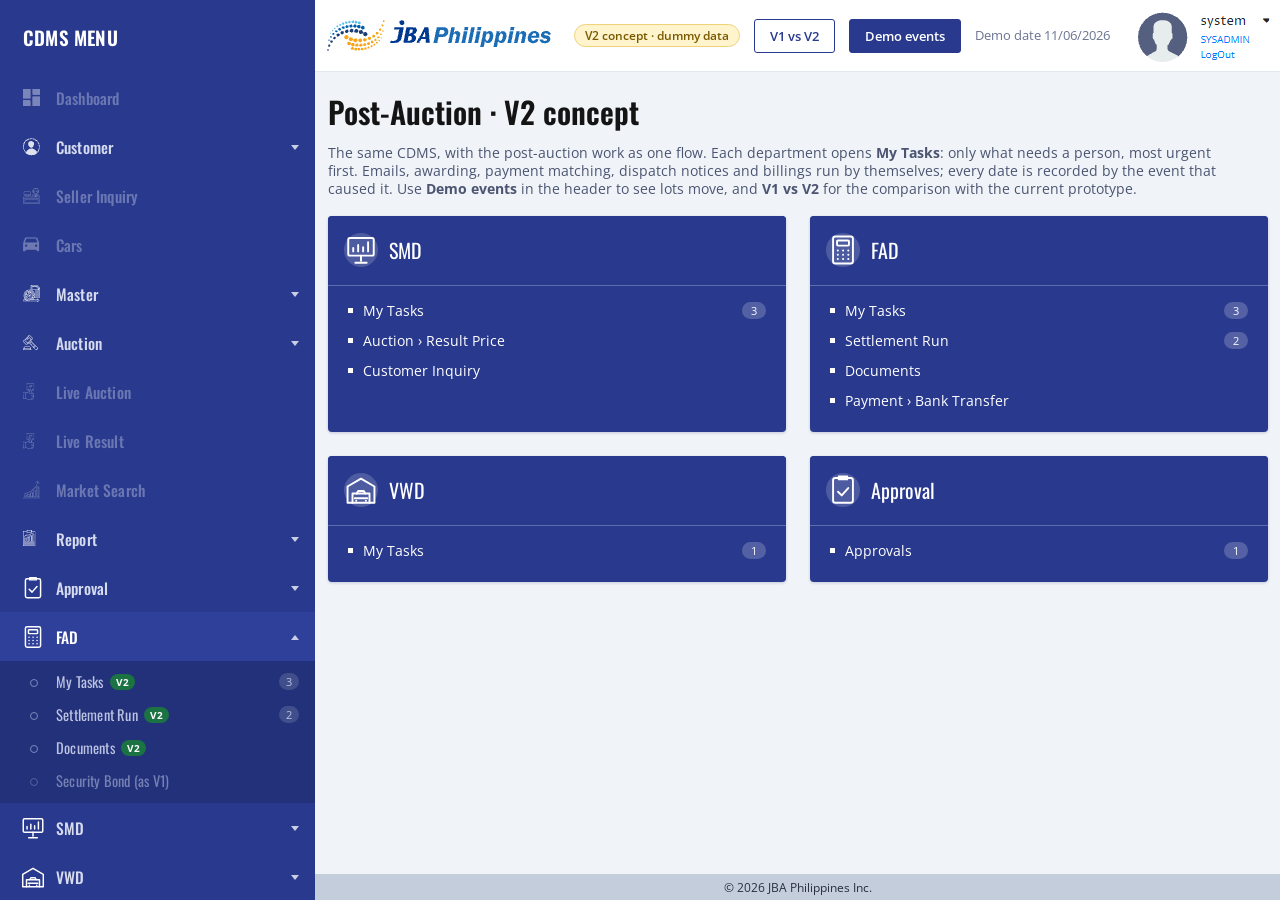
==== commit 1d1911c1: "feat(v2-concept): rebuild scratch UI inside the CDMS shell with FAD/SMD/VWD menus Co-Authored-By: Cl" ====
--- a/v2-concept/index.html
+++ b/v2-concept/index.html
@@ -1,110 +1,65 @@
-<!doctype html>
+<!DOCTYPE html>
 <html lang="en">
 <head>
 <meta charset="utf-8">
-<meta name="viewport" content="width=device-width,initial-scale=1">
-<title>CDMS Post-Auction V2 Concept</title>
+<meta name="viewport" content="width=device-width, initial-scale=1">
+<title>CDMS Prototype | Post-Auction V2 Concept</title>
+<link rel="stylesheet" href="../styles.css">
 <style>
-:root{--bg:#f5f6f8;--card:#fff;--ink:#1d2330;--mut:#667085;--line:#e3e6eb;--pri:#1f5fbf;--ok:#1a7f4b;--warn:#b26b00;--bad:#c0362c;--soft:#eef3fb}
-*{box-sizing:border-box}
-body{margin:0;font:14px/1.45 system-ui,-apple-system,Segoe UI,Roboto,sans-serif;background:var(--bg);color:var(--ink)}
-header{display:flex;gap:16px;align-items:center;flex-wrap:wrap;padding:10px 16px;background:#14213d;color:#fff}
-header h1{font-size:16px;margin:0;font-weight:600}
-header .tag{background:#f4b400;color:#14213d;font-size:11px;padding:2px 6px;border-radius:4px;font-weight:700}
-header label{font-size:12px;opacity:.85}
-header select{margin-left:4px}
-header .today{margin-left:auto;font-size:13px}
-.wrap{display:grid;grid-template-columns:190px 1fr 300px;min-height:calc(100vh - 46px)}
-nav{background:#fff;border-right:1px solid var(--line);padding:12px 0}
-nav a{display:flex;justify-content:space-between;padding:8px 16px;color:var(--ink);text-decoration:none}
-nav a.on{background:var(--soft);color:var(--pri);font-weight:600;border-left:3px solid var(--pri)}
-nav .n{background:var(--bad);color:#fff;border-radius:10px;padding:0 7px;font-size:12px}
-nav .n.z{background:#cfd4dc}
-nav .sep{margin:12px 16px 4px;font-size:11px;color:var(--mut);text-transform:uppercase;letter-spacing:.05em}
-main{padding:16px 20px;overflow:auto}
-aside{background:#fff;border-left:1px solid var(--line);padding:12px;overflow:auto}
-h2{font-size:18px;margin:0 0 4px}
-.sub{color:var(--mut);margin:0 0 14px}
-.card{background:var(--card);border:1px solid var(--line);border-radius:8px;padding:12px 14px;margin-bottom:12px}
-.task{display:flex;gap:12px;align-items:flex-start}
-.task .sev{width:6px;align-self:stretch;border-radius:3px;background:var(--warn)}
-.task .sev.high{background:var(--bad)} .task .sev.low{background:#9aa4b2}
-.task .body{flex:1}
-.task .t{font-weight:600}
-.task .m{color:var(--mut);font-size:13px}
-.btn{border:1px solid var(--pri);background:var(--pri);color:#fff;border-radius:6px;padding:5px 10px;cursor:pointer;font-size:13px;margin:2px 4px 2px 0}
-.btn.o{background:#fff;color:var(--pri)}
-.btn.r{background:var(--bad);border-color:var(--bad)}
-.btn:disabled{opacity:.45;cursor:not-allowed}
-table{width:100%;border-collapse:collapse;background:#fff}
-th,td{text-align:left;padding:7px 8px;border-bottom:1px solid var(--line);vertical-align:top}
-th{font-size:12px;color:var(--mut);font-weight:600;background:#fafbfc}
-td.num,th.num{text-align:right}
-a.lk{color:var(--pri);cursor:pointer;text-decoration:none}
-.chip{display:inline-block;font-size:11px;padding:1px 6px;border-radius:10px;border:1px solid;white-space:nowrap}
-.c-auto{color:var(--ok);border-color:#9fd3b6;background:#eef8f2}
-.c-link{color:#6b3fb3;border-color:#c9b5ec;background:#f4effc}
-.c-click{color:var(--pri);border-color:#a9c3ea;background:var(--soft)}
-.c-scan{color:var(--warn);border-color:#ecc98e;background:#fdf5e8}
-.c-manual{color:var(--bad);border-color:#efb0aa;background:#fdeeed}
-.st{font-size:12px;padding:2px 8px;border-radius:10px;background:#eef0f3;white-space:nowrap}
-.st.bad{background:#fdeeed;color:var(--bad)} .st.ok{background:#eef8f2;color:var(--ok)} .st.w{background:#fdf5e8;color:var(--warn)}
-.steps{display:flex;flex-wrap:wrap;gap:0;margin:6px 0}
-.step{flex:1;min-width:120px;padding:8px;border-top:4px solid #d5dae1;margin-right:4px}
-.step.done{border-color:var(--ok)} .step.cur{border-color:var(--warn);background:#fffaf0}
-.step .h{font-size:12px;font-weight:600}
-.step .d{font-size:12px;color:var(--mut)}
-.tracks{display:grid;grid-template-columns:repeat(3,1fr);gap:10px}
-.track h4{margin:0 0 6px;font-size:13px}
-.track .step{min-width:0;margin:0 0 4px}
-.grid2{display:grid;grid-template-columns:1fr 1fr;gap:12px}
-.kpis{display:grid;grid-template-columns:repeat(4,1fr);gap:10px;margin-bottom:12px}
-.kpi{background:#fff;border:1px solid var(--line);border-radius:8px;padding:10px 12px}
-.kpi .v{font-size:22px;font-weight:700}
-.kpi .l{font-size:12px;color:var(--mut)}
-.bar{display:flex;align-items:center;gap:8px;margin:5px 0}
-.bar .lab{width:210px;font-size:13px}
-.bar .b{height:18px;background:var(--pri);border-radius:3px;min-width:2px}
-.bar .c{font-size:13px;color:var(--mut)}
-.next{border-left:4px solid var(--warn);background:#fffaf0}
-.next.none{border-color:var(--ok);background:#f3faf6}
-details summary{cursor:pointer;color:var(--mut);margin:6px 0}
-.feed{font-size:12px}
-.feed div{padding:6px 0;border-bottom:1px dashed var(--line)}
-.feed .d{color:var(--mut)}
-aside h3{font-size:13px;margin:6px 0 8px}
-aside .btn{width:100%;text-align:left;margin:3px 0}
-.note{font-size:12px;color:var(--mut)}
-.legend{display:flex;gap:6px;flex-wrap:wrap;margin:6px 0 12px}
-@media (max-width:1100px){.wrap{grid-template-columns:1fr}nav{display:flex;flex-wrap:wrap;border:0}nav .sep{display:none}aside{border:0}.tracks,.grid2,.kpis{grid-template-columns:1fr}}
-@media print{aside,nav,header select{display:none}.wrap{display:block}}
+/* V2 additions on top of the V1 CDMS styles (same tokens) */
+.src{display:inline-block;font-size:10.5px;font-weight:600;padding:0 6px;border-radius:8px;border:1px solid;line-height:16px;white-space:nowrap;vertical-align:middle}
+.src.auto{color:var(--ok);border-color:#9fd3b6;background:#eef8f2}
+.src.link{color:#6b3fb3;border-color:#c9b5ec;background:#f4effc}
+.src.click{color:var(--edit);border-color:#a9c3ea;background:var(--sel)}
+.src.scan{color:#8a5a00;border-color:#ecc98e;background:#fdf5e8}
+.src.manual{color:var(--danger);border-color:#efb0aa;background:#fdeeed}
+.prio{display:inline-block;width:9px;height:9px;border-radius:50%;background:#e0a100}
+.prio.high{background:var(--danger)}.prio.low{background:#aab3c8}
+.steps{display:flex;gap:4px;padding:12px 16px 14px;flex-wrap:wrap}
+.step{flex:1;min-width:130px;padding:8px 10px;border-top:4px solid #d3d9e6;background:#fafbfd}
+.step.done{border-color:var(--ok)}.step.cur{border-color:#e0a100;background:#fffaf0}
+.step .h{font-size:12px;font-weight:600;color:#3b4466}.step .d{font-size:12px;color:var(--faint);margin-top:2px}
+.tracks{display:grid;grid-template-columns:repeat(3,minmax(0,1fr));gap:12px;padding:12px 16px 14px}
+.tracks h4{margin:0 0 6px;font-family:var(--font-head);font-weight:500;font-size:15px;color:var(--navy)}
+.tracks .step{min-width:0;margin-bottom:4px}
+.two{display:grid;grid-template-columns:1fr 1fr;gap:0 14px}
+.nextbox{padding:12px 16px;display:flex;flex-direction:column;gap:8px;font-size:13px}
+.nextbox .row{display:flex;gap:10px;align-items:center;flex-wrap:wrap}
+.kv{width:100%;font-size:13px}.kv td{height:30px}.kv td:last-child{text-align:right}
+.kpis{display:grid;grid-template-columns:repeat(4,minmax(0,1fr));gap:14px;margin-top:14px}
+.kpi{background:#fff;border-radius:var(--radius);box-shadow:0 1px 3px rgba(23,37,101,.13);padding:12px 16px}
+.kpi .v{font-family:var(--font-head);font-size:26px;font-weight:600;color:var(--navy)}.kpi .l{font-size:12px;color:var(--faint)}
+.bars{padding:12px 16px}.bar{display:flex;align-items:center;gap:10px;margin:6px 0;font-size:13px}.bar .lab{width:240px}.bar .b{height:16px;background:var(--navy);border-radius:2px;min-width:2px}
+.v2tag{font-size:10px;font-weight:700;color:#fff;background:#1b7343;border-radius:8px;padding:0 6px;margin-left:6px;line-height:16px;font-family:var(--font-ui)}
+.mis .v2tag{margin-left:6px}
+.wrapcell{white-space:normal;line-height:1.35;padding:6px 8px}
+.top a.btn{text-decoration:none}
+.demo-btns{display:grid;gap:8px}.demo-btns .btn{justify-content:flex-start}
+details.wait>summary{cursor:pointer;padding:12px 16px;color:var(--muted);font-size:13px}
+@media (max-width:1100px){.tracks,.two,.kpis{grid-template-columns:1fr}}
 </style>
 </head>
 <body>
-<header>
-  <h1>CDMS · Post-Auction</h1><span class="tag">V2 CONCEPT · SCRATCH UI</span>
-  <label>Viewing as <select id="role">
-    <option value="ALL">All roles</option><option value="SMD">SMD</option><option value="FAD">FAD</option>
-    <option value="VWD">VWD</option><option value="APPROVER">President / Managers</option></select></label>
-  <span class="today" id="today"></span>
-</header>
-<div class="wrap">
-  <nav id="nav"></nav>
-  <main id="main"></main>
-  <aside>
-    <h3>Simulate events</h3>
-    <p class="note">In V2 most dates are set by events, not typed. Press a button and watch the lots move by themselves (feed below).</p>
-    <button class="btn o" data-sim="bank">Import bank statement (CSV)</button>
-    <button class="btn o" data-sim="seller">Seller clicks the link in an email</button>
-    <button class="btn o" data-sim="kyc">Buyer completes KYC in the portal</button>
-    <button class="btn" data-sim="day">Next working day ▶</button>
-    <button class="btn o" data-sim="reset">Reset demo</button>
-    <h3>What the system did</h3>
-    <div class="feed" id="feed"></div>
-  </aside>
+<div class="app">
+  <nav class="side" aria-label="CDMS menu"><div class="side-h">CDMS MENU</div><div class="menu" id="menu"></div></nav>
+  <div class="main">
+    <header class="top">
+      <button type="button" class="burger" id="burger" aria-label="Open menu"><svg width="20" height="20" viewBox="0 0 24 24" fill="none" stroke="#293a8e" stroke-width="2.2" stroke-linecap="round"><path d="M4 6h16M4 12h16M4 18h16"/></svg></button>
+      <a href="#/"><img class="logo" src="../assets/logo.png" alt="JBA Philippines (go to Home)"></a>
+      <span class="proto-tag">V2 concept · dummy data</span>
+      <a class="btn ol" href="#/compare">V1 vs V2</a>
+      <button type="button" class="btn pr" data-open="demo">Demo events</button>
+      <span class="note" id="today" style="padding:0"></span>
+      <img class="user" src="../assets/user.png" alt="Signed in as system">
+    </header>
+    <main class="content" id="content" tabindex="-1"></main>
+    <footer class="foot">&copy; 2026 JBA Philippines Inc.</footer>
+  </div>
 </div>
+<div id="modal"></div>
+<div class="toast-wrap" id="toasts" aria-live="polite"></div>
 <script>
-/* ===== Dates (working days skip Sat/Sun and the holiday list; dates below are [MOCK]) ===== */
+/* ===== Dates: working days skip Sat/Sun and the holiday list ([MOCK]) ===== */
 const HOL=['2026-11-30','2026-12-08','2026-12-24','2026-12-25','2026-12-30','2026-12-31'];
 const pad=n=>String(n).padStart(2,'0');
 const toD=s=>{const[y,m,d]=s.split('-').map(Number);return new Date(y,m-1,d)};
@@ -113,52 +68,63 @@
 const addWD=(s,n)=>{const d=toD(s);while(n>0){d.setDate(d.getDate()+1);if(isWD(d))n--;}return iso(d)};
 const wdBetween=(a,b)=>{let n=0;const d=toD(a),e=toD(b);while(d<e){d.setDate(d.getDate()+1);if(isWD(d))n++;}return n};
 const calDays=(a,b)=>Math.round((toD(b)-toD(a))/864e5);
-const fmt=s=>s?toD(s).toLocaleDateString('en-US',{month:'short',day:'numeric'}):'';
-const peso=n=>'₱'+Math.round(n).toLocaleString('en-US');
-const esc=s=>String(s).replace(/[&<>"]/g,c=>({'&':'&amp;','<':'&lt;','>':'&gt;','"':'&quot;'}[c]));
-
-/* ===== Seller parameters (codes as in the V1 prototype; rules simplified) ===== */
-const SELLERS={
-  EWB:{release:'seller_ack',doas:'branch',fee:1000},
-  SBC:{release:'seller_ack',doas:'jbap',fee:400},
-  TFS:{release:'buyer_payment',doas:'none',fee:500},
-  ORICO:{release:'doas',doas:'jbap',fee:500}};
+const fmt=s=>{if(!s)return '';const[y,m,d]=s.split('-');return `${m}/${d}/${y}`};
+const peso=n=>Math.round(n).toLocaleString('en-US',{minimumFractionDigits:2,maximumFractionDigits:2});
+const esc=s=>String(s??'').replace(/[&<>"]/g,c=>({'&':'&amp;','<':'&lt;','>':'&gt;','"':'&quot;'}[c]));
+const $=q=>document.querySelector(q);
+
+/* ===== Icons (same as V1) ===== */
+const IC={table:'<svg width="17" height="17" viewBox="0 0 24 24" fill="none" stroke="currentColor" stroke-width="2"><rect x="3" y="4" width="18" height="16" rx="1.5"/><path d="M3 9h18M3 14h18M9 9v11"/></svg>',
+  info:'<svg width="15" height="15" viewBox="0 0 24 24" fill="none" stroke="currentColor" stroke-width="2" stroke-linecap="round"><circle cx="12" cy="12" r="9"/><path d="M12 11v6M12 7.5v.5"/></svg>',
+  inbox:'<svg width="34" height="34" viewBox="0 0 24 24" fill="none" stroke="currentColor" stroke-width="1.6" stroke-linejoin="round"><path d="M3 13l3-8h12l3 8v6H3z"/><path d="M3 13h5l1 3h6l1-3h5"/></svg>',
+  task:'<svg width="17" height="17" viewBox="0 0 24 24" fill="none" stroke="currentColor" stroke-width="2" stroke-linecap="round" stroke-linejoin="round"><path d="M9 6h11M9 12h11M9 18h11"/><path d="M3.5 6l1.2 1.2L7 5M3.5 12l1.2 1.2L7 11M3.5 18l1.2 1.2L7 17"/></svg>'};
+const DEPT_ICON={FAD:'<rect x="5" y="2.5" width="14" height="19" rx="1.6"/><rect x="7.8" y="5.3" width="8.4" height="3.6" rx=".6"/><path d="M8.3 12.3h.1M12 12.3h.1M15.7 12.3h.1M8.3 15.3h.1M12 15.3h.1M15.7 15.3h.1M8.3 18.3h.1M12 18.3h.1M15.7 18.3h.1"/>',
+  SMD:'<rect x="3" y="3.5" width="18" height="12.5" rx="1.2"/><path d="M12 16v3.5M8 21h8"/><path d="M6.5 13v-2.5M10 13V8.5M13.5 13v-3M17 13V6.5"/>',
+  VWD:'<path d="M2.5 9.5L12 4l9.5 5.5V21h-19z"/><path d="M6 21v-6.5h12V21"/><path d="M7.6 17.8h8.8M9 14.5l1-1.8h4l1 1.8"/><path d="M8.6 19.6h.1M15.4 19.6h.1"/>',
+  APP:'<rect x="5" y="3.5" width="14" height="17.5" rx="1.6"/><path d="M9 3.5V2.5h6v2H9z"/><path d="M8.5 13.2l2.6 2.6 4.6-5.2"/>',
+  LOG:'<rect x="4.5" y="3.5" width="13" height="17.5" rx="1.4"/><path d="M8 3.5V2.5h6v2H8z"/><path d="M7.5 9h7M7.5 12.5h4"/><circle cx="17" cy="17" r="4.2"/><path d="M17 15v2.2l1.4 1"/>'};
+const deptSvg=d=>`<svg viewBox="0 0 24 24" fill="none" stroke="#fff" stroke-width="1.35" stroke-linecap="round" stroke-linejoin="round" aria-hidden="true">${DEPT_ICON[d]}</svg>`;
+
+/* ===== Seller parameters (codes as in V1; rules simplified) ===== */
+const SELLERS={EWB:{release:'seller_ack',doas:'branch',fee:1000},SBC:{release:'seller_ack',doas:'jbap',fee:400},
+  TFS:{release:'buyer_payment',doas:'none',fee:500},ORICO:{release:'doas',doas:'jbap',fee:500}};
 const RELEASE_TXT={seller_ack:'after Seller Acknowledgement',buyer_payment:'after Buyer Payment',doas:'after Buyer Payment + signed DOAS'};
 const SRC={auto:'Auto',link:'Via link',click:'1-click',scan:'Scan',manual:'Typed'};
-const EV={sold:'Sold at auction',kyc:'Buyer KYC approved',saaf_sent:'SAAF sent to seller',saaf_ok:'Seller approved SAAF',
-  rebate:'Rebate decided',baaf:'Awarded (BAAF sent)',paid:'Buyer paid',seller_paid:'Seller paid',comm_billed:'Commission billed',
-  seller_ack:'Seller acknowledged',doas_sent:'DOAS sent for signing',doas_back:'Signed DOAS received',docs_in:'Documents from seller',
-  docs_out:'Documents to buyer',dispatch:'Dispatch notice sent',release:'Unit released'};
-
-/* ===== Dummy data (anonymised: Sample Buyer A–F, plates XAA/XEW…) ===== */
-const BUYERS={D9001:'Sample Buyer A',D9002:'Sample Buyer B',D9003:'Sample Buyer C',D9004:'Sample Buyer D',D9005:'Sample Buyer E',D9006:'Sample Buyer F'};
+const EV={sold:'Sold at auction',kyc:'KYC approved',saaf_sent:'SAAF sent',saaf_ok:'Seller approved SAAF',rebate:'Rebate decided',
+  baaf:'Awarded (BAAF sent)',paid:'Buyer paid',seller_paid:'Seller paid',comm_billed:'Commission billed',seller_ack:'Seller acknowledged',
+  doas_sent:'DOAS sent for signing',doas_back:'Signed DOAS received',docs_in:'Documents from seller',docs_out:'Documents to buyer',
+  dispatch:'Dispatch notice sent',release:'Unit released'};
+
+/* ===== Dummy data (anonymised) ===== */
+const BUYERS={D9001:'SAMPLE BUYER A',D9002:'SAMPLE BUYER B',D9003:'SAMPLE BUYER C',D9004:'SAMPLE BUYER D',D9005:'SAMPLE BUYER E',D9006:'SAMPLE BUYER F'};
 const E=(d,src='auto',by)=>({d,src,by:by||({auto:'System',link:'via link',click:'user',scan:'FAD (scan)',manual:'user'})[src]});
 function seed(){
   const L=(id,auc,lot,plate,model,seller,buyer,price,ev,x={})=>Object.assign({id,auc,lot,plate,model,seller,buyer,price,ev},x);
+  const K=(d)=>E(d,'link','Buyer (portal)');
   const lots=[
-    L('L01',231,101,'XAA1001','Toyota Vios 1.3 E','EWB','D9001',420000,{sold:E('2026-11-02')}),
-    L('L02',231,102,'XAA1002','Mitsubishi Mirage G4','SBC','D9002',385000,{sold:E('2026-11-02'),kyc:E('2026-11-02','link','Buyer (portal)'),saaf_sent:E('2026-11-02')}),
-    L('L03',231,103,'XAA1003','Toyota Innova 2.8 G','TFS','D9003',1120000,{sold:E('2026-11-02'),kyc:E('2026-11-02','link','Buyer (portal)'),saaf_sent:E('2026-11-02'),saaf_ok:E('2026-11-03','link','TFS (link)')},{rebate:{amt:15000,status:'pending',req:'2026-11-04'}}),
-    L('L04',231,104,'XAA1004','Honda City 1.5 S','ORICO','D9001',610000,{sold:E('2026-11-02'),kyc:E('2026-11-02','link','Buyer (portal)'),saaf_sent:E('2026-11-02'),saaf_ok:E('2026-11-04','link','ORICO (link)'),baaf:E('2026-11-04')},{pay:'ok'}),
-    L('L05',230,110,'XEW1005','Ford Ranger XLT','EWB','D9004',890000,{sold:E('2026-10-26'),kyc:E('2026-10-26','link','Buyer (portal)'),saaf_sent:E('2026-10-26'),saaf_ok:E('2026-10-27','link','EWB (link)'),baaf:E('2026-10-28')}),
-    L('L06',230,111,'XAA1006','Nissan Almera 1.5','SBC','D9002',455000,{sold:E('2026-10-26'),kyc:E('2026-10-27','link','Buyer (portal)'),saaf_sent:E('2026-10-27'),saaf_ok:E('2026-10-30','link','SBC (link)'),baaf:E('2026-11-03')},{pay:'short'}),
-    L('L07',230,112,'XAA1007','Toyota Fortuner 2.4 G','TFS','D9005',1350000,{sold:E('2026-10-26'),kyc:E('2026-10-26','link','Buyer (portal)'),saaf_sent:E('2026-10-26'),saaf_ok:E('2026-10-27','link','TFS (link)'),baaf:E('2026-10-28'),paid:E('2026-10-30','auto','System (bank match)'),dispatch:E('2026-10-30')}),
-    L('L08',230,113,'XAA1008','Suzuki Ertiga GL','ORICO','D9006',640000,{sold:E('2026-10-26'),kyc:E('2026-10-26','link','Buyer (portal)'),saaf_sent:E('2026-10-26'),saaf_ok:E('2026-10-26','link','ORICO (link)'),baaf:E('2026-10-26'),paid:E('2026-10-28','auto','System (bank match)'),doas_sent:E('2026-10-28'),seller_paid:E('2026-11-03','click','FAD Manager'),comm_billed:E('2026-11-03')}),
-    L('L09',229,120,'XAA1009','Hyundai Accent 1.6','SBC','D9003',398000,{sold:E('2026-10-19'),kyc:E('2026-10-19','link','Buyer (portal)'),saaf_sent:E('2026-10-19'),saaf_ok:E('2026-10-20','link','SBC (link)'),baaf:E('2026-10-21'),paid:E('2026-10-26','auto','System (bank match)'),doas_sent:E('2026-10-26'),doas_back:E('2026-10-28','scan'),seller_paid:E('2026-10-28','click','FAD Manager'),comm_billed:E('2026-10-28'),seller_ack:E('2026-10-29','link','SBC (link)'),dispatch:E('2026-10-29'),release:E('2026-11-02','click','VWD'),docs_in:E('2026-11-04','scan')}),
-    L('L10',229,121,'XAA1010','Toyota Wigo 1.0 G','TFS','D9004',345000,{sold:E('2026-10-19'),kyc:E('2026-10-19','link','Buyer (portal)'),saaf_sent:E('2026-10-19'),saaf_ok:E('2026-10-19','link','TFS (link)'),baaf:E('2026-10-20'),paid:E('2026-10-21','auto','System (bank match)'),dispatch:E('2026-10-21'),seller_paid:E('2026-10-23','click','FAD Manager'),comm_billed:E('2026-10-23'),release:E('2026-10-23','click','VWD'),seller_ack:E('2026-10-26','link','TFS (link)'),docs_in:E('2026-10-27','scan'),docs_out:E('2026-10-28','click','FAD')}),
-    L('L11',231,105,'XEW1011','Toyota Hilux 2.4 E','EWB','D9006',980000,{sold:E('2026-11-03'),kyc:E('2026-11-05','link','Buyer (portal)')}),
-    L('L12',230,114,'XEW1012','Mitsubishi Montero GLS','EWB','D9001',1240000,{sold:E('2026-10-26'),kyc:E('2026-10-26','link','Buyer (portal)'),saaf_sent:E('2026-10-26'),saaf_ok:E('2026-10-28','link','EWB (link)'),baaf:E('2026-10-29'),paid:E('2026-11-04','auto','System (bank match)'),doas_sent:E('2026-11-04')}),
-    L('L13',229,122,'XAA1013','Isuzu D-Max LS','SBC','D9005',760000,{sold:E('2026-10-19'),kyc:E('2026-10-19','link','Buyer (portal)'),saaf_sent:E('2026-10-19'),saaf_ok:E('2026-10-20','link','SBC (link)'),baaf:E('2026-10-21')},{cancel:{d:'2026-10-28',fee:10000,waived:false,feePaid:null},pay:'fee'}),
-    L('L14',231,106,'XAA1014','Kia Picanto 1.2 EX','ORICO','D9005',330000,{sold:E('2026-11-03'),kyc:E('2026-11-03','link','Buyer (portal)'),saaf_sent:E('2026-11-03'),saaf_ok:E('2026-11-04','link','ORICO (link)'),baaf:E('2026-11-05')},{pay:'ok'})
-  ];
-  return {today:'2026-11-06',lots,exceptions:[],feed:[],
-    approvals:[{id:1,type:'Rebate',lot:'L03',detail:'Rebate ₱15,000 requested by SMD (buyer asked after inspection)',role:'President',status:'pending'}],seq:2};
+    L('L01',231,101,'XAA1001','TOYOTA VIOS 1.3 E','EWB','D9001',420000,{sold:E('2026-11-02')}),
+    L('L02',231,102,'XAA1002','MITSUBISHI MIRAGE G4','SBC','D9002',385000,{sold:E('2026-11-02'),kyc:K('2026-11-02'),saaf_sent:E('2026-11-02')}),
+    L('L03',231,103,'XAA1003','TOYOTA INNOVA 2.8 G','TFS','D9003',1120000,{sold:E('2026-11-02'),kyc:K('2026-11-02'),saaf_sent:E('2026-11-02'),saaf_ok:E('2026-11-03','link','TFS (link)')},{rebate:{amt:15000,status:'pending',req:'2026-11-04'}}),
+    L('L04',231,104,'XAA1004','HONDA CITY 1.5 S','ORICO','D9001',610000,{sold:E('2026-11-02'),kyc:K('2026-11-02'),saaf_sent:E('2026-11-02'),saaf_ok:E('2026-11-04','link','ORICO (link)'),baaf:E('2026-11-04')},{pay:'ok'}),
+    L('L05',230,110,'XEW1005','FORD RANGER XLT','EWB','D9004',890000,{sold:E('2026-10-26'),kyc:K('2026-10-26'),saaf_sent:E('2026-10-26'),saaf_ok:E('2026-10-27','link','EWB (link)'),baaf:E('2026-10-28')}),
+    L('L06',230,111,'XAA1006','NISSAN ALMERA 1.5','SBC','D9002',455000,{sold:E('2026-10-26'),kyc:K('2026-10-27'),saaf_sent:E('2026-10-27'),saaf_ok:E('2026-10-30','link','SBC (link)'),baaf:E('2026-11-03')},{pay:'short'}),
+    L('L07',230,112,'XAA1007','TOYOTA FORTUNER 2.4 G','TFS','D9005',1350000,{sold:E('2026-10-26'),kyc:K('2026-10-26'),saaf_sent:E('2026-10-26'),saaf_ok:E('2026-10-27','link','TFS (link)'),baaf:E('2026-10-28'),paid:E('2026-10-30','auto','System (bank match)'),dispatch:E('2026-10-30')}),
+    L('L08',230,113,'XAA1008','SUZUKI ERTIGA GL','ORICO','D9006',640000,{sold:E('2026-10-26'),kyc:K('2026-10-26'),saaf_sent:E('2026-10-26'),saaf_ok:E('2026-10-26','link','ORICO (link)'),baaf:E('2026-10-26'),paid:E('2026-10-28','auto','System (bank match)'),doas_sent:E('2026-10-28'),seller_paid:E('2026-11-03','click','FAD Manager'),comm_billed:E('2026-11-03')}),
+    L('L09',229,120,'XAA1009','HYUNDAI ACCENT 1.6','SBC','D9003',398000,{sold:E('2026-10-19'),kyc:K('2026-10-19'),saaf_sent:E('2026-10-19'),saaf_ok:E('2026-10-20','link','SBC (link)'),baaf:E('2026-10-21'),paid:E('2026-10-26','auto','System (bank match)'),doas_sent:E('2026-10-26'),doas_back:E('2026-10-28','scan'),seller_paid:E('2026-10-28','click','FAD Manager'),comm_billed:E('2026-10-28'),seller_ack:E('2026-10-29','link','SBC (link)'),dispatch:E('2026-10-29'),release:E('2026-11-02','click','VWD'),docs_in:E('2026-11-04','scan')}),
+    L('L10',229,121,'XAA1010','TOYOTA WIGO 1.0 G','TFS','D9004',345000,{sold:E('2026-10-19'),kyc:K('2026-10-19'),saaf_sent:E('2026-10-19'),saaf_ok:E('2026-10-19','link','TFS (link)'),baaf:E('2026-10-20'),paid:E('2026-10-21','auto','System (bank match)'),dispatch:E('2026-10-21'),seller_paid:E('2026-10-23','click','FAD Manager'),comm_billed:E('2026-10-23'),release:E('2026-10-23','click','VWD'),seller_ack:E('2026-10-26','link','TFS (link)'),docs_in:E('2026-10-27','scan'),docs_out:E('2026-10-28','click','FAD')}),
+    L('L11',231,105,'XEW1011','TOYOTA HILUX 2.4 E','EWB','D9006',980000,{sold:E('2026-11-03'),kyc:K('2026-11-05')}),
+    L('L12',230,114,'XEW1012','MITSUBISHI MONTERO GLS','EWB','D9001',1240000,{sold:E('2026-10-26'),kyc:K('2026-10-26'),saaf_sent:E('2026-10-26'),saaf_ok:E('2026-10-28','link','EWB (link)'),baaf:E('2026-10-29'),paid:E('2026-11-04','auto','System (bank match)'),doas_sent:E('2026-11-04')}),
+    L('L13',229,122,'XAA1013','ISUZU D-MAX LS','SBC','D9005',760000,{sold:E('2026-10-19'),kyc:K('2026-10-19'),saaf_sent:E('2026-10-19'),saaf_ok:E('2026-10-20','link','SBC (link)'),baaf:E('2026-10-21')},{cancel:{d:'2026-10-28',fee:10000,waived:false,feePaid:null},pay:'fee'}),
+    L('L14',231,106,'XAA1014','KIA PICANTO 1.2 EX','ORICO','D9005',330000,{sold:E('2026-11-03'),kyc:K('2026-11-03'),saaf_sent:E('2026-11-03'),saaf_ok:E('2026-11-04','link','ORICO (link)'),baaf:E('2026-11-05')},{pay:'ok'})];
+  return {today:'2026-11-06',lots,exceptions:[],feed:[],imports:[],
+    approvals:[{id:1,type:'Rebate',lot:'L03',detail:'Rebate 15,000.00 requested by SMD',role:'President',status:'pending'}],seq:2};
 }
 let S=seed();
-let ROLE='ALL';
+const OPEN={Customer:false,Auction:false,Report:false,Approval:false,FAD:true,SMD:false,VWD:false,Payment:false};
 const lot=id=>S.lots.find(l=>l.id===id);
-const log=(msg,src='auto')=>S.feed.unshift({d:S.today,msg,src});
-const label=l=>`A${l.auc}-${l.lot} ${l.plate}`;
+const label=l=>`A${l.auc} Lot ${l.lot}`;
+let toastQ=[];
+const log=(msg,src='auto')=>{S.feed.unshift({d:S.today,msg,src});toastQ.push(msg)};
 
 /* ===== Lot rules ===== */
 const deadline=l=>l.ev.baaf?(l.deadlineOverride||addWD(l.ev.baaf.d,3)):null;
@@ -166,227 +132,292 @@
 function dispatchReady(l){const s=SELLERS[l.seller];if(!l.ev.paid)return false;
   if(s.release==='buyer_payment')return true;if(s.release==='seller_ack')return !!l.ev.seller_ack;return !!l.ev.doas_back}
 const releaseBlock=l=>(SELLERS[l.seller].doas!=='none'&&!l.ev.doas_back)?'Signed DOAS not received yet':null;
-function penalty(l){if(!l.ev.dispatch||l.ev.release)return 0;const dl=addWD(l.ev.dispatch.d,3);return Math.max(0,calDays(dl,S.today))*500}
+const pullDeadline=l=>l.ev.dispatch?addWD(l.ev.dispatch.d,3):null;
+function penalty(l){if(!l.ev.dispatch||l.ev.release)return 0;return Math.max(0,calDays(pullDeadline(l),S.today))*500}
 const money=l=>{const s=SELLERS[l.seller],com=l.price*.05,vat=com*.12,reb=(l.rebate&&l.rebate.status==='approved')?l.rebate.amt:0;
   return {fee:s.fee,buyer:l.price+s.fee-reb,com,vat,reb,payable:l.price+s.fee-com-vat}};
 const closed=l=>l.cancel?(l.cancel.waived||!!l.cancel.feePaid):!!(l.ev.release&&l.ev.docs_out&&l.ev.seller_ack&&l.ev.comm_billed);
-
 function stage(l){
-  if(l.cancel)return {k:'cancelled',t:closed(l)?'Cancelled · closed':'Cancelled · fee unpaid',who:closed(l)?null:'Buyer'};
-  if(!l.ev.kyc)return {k:'kyc',t:'Waiting buyer KYC',who:'Buyer'};
-  if(!l.ev.saaf_sent)return {k:'saaf',t:'SAAF queued (system)',who:'System'};
-  if(!l.ev.saaf_ok)return {k:'saaf',t:'Waiting seller approval',who:'Seller'};
-  if(!rebateDone(l))return {k:'rebate',t:'Rebate waiting for President',who:'President'};
-  if(!l.ev.baaf)return {k:'award',t:'BAAF queued (system)',who:'System'};
-  if(!l.ev.paid)return {k:'pay',t:S.today>deadline(l)?'Unpaid · overdue':'Waiting buyer payment',who:'Buyer'};
-  if(closed(l))return {k:'closed',t:'Closed',who:null};
-  return {k:'after',t:'Paid · settlement, documents, release',who:'Several'};
+  if(l.cancel)return {k:'cancelled',t:closed(l)?'Cancelled':'Cancelled · fee unpaid',c:closed(l)?'ns':'cx'};
+  if(!l.ev.kyc)return {k:'kyc',t:'Waiting KYC',c:'ns'};
+  if(!l.ev.saaf_sent||!l.ev.saaf_ok)return {k:'saaf',t:'Waiting seller (SAAF)',c:'ns'};
+  if(!rebateDone(l))return {k:'rebate',t:'Rebate for approval',c:'up'};
+  if(!l.ev.baaf)return {k:'award',t:'Awarding',c:'up'};
+  if(!l.ev.paid)return S.today>deadline(l)?{k:'pay',t:'Unpaid · overdue',c:'cx'}:{k:'pay',t:'Unpaid',c:'up'};
+  if(closed(l))return {k:'closed',t:'Complete',c:'sold'};
+  if(l.ev.release)return {k:'after',t:'Released · closing',c:'up'};
+  if(l.ev.dispatch)return {k:'after',t:penalty(l)?'For release · overdue':'For release',c:penalty(l)?'cx':'up'};
+  return {k:'after',t:'Paid',c:'up'};
 }
 
-/* ===== Automation engine: runs after every event and every new day ===== */
+/* ===== Automation engine ===== */
 function runAuto(){
-  for(const l of S.lots){
-    if(l.cancel)continue;const e=l.ev,s=SELLERS[l.seller];
-    if(e.kyc&&!e.saaf_sent){e.saaf_sent=E(S.today);log(`${label(l)}: SAAF emailed to ${l.seller} with an approve link (KYC was approved)`)}
-    if(e.saaf_ok&&rebateDone(l)&&!e.baaf){e.baaf=E(S.today);log(`${label(l)}: BAAF emailed to ${BUYERS[l.buyer]}; pay by ${fmt(deadline(l))}`)}
-    if(e.baaf&&!e.paid&&addWD(S.today,1)===deadline(l)&&l.reminded!==S.today){l.reminded=S.today;log(`${label(l)}: payment reminder sent to the buyer (deadline is the next working day)`)}
-    if(e.paid&&s.doas!=='none'&&!e.doas_sent){e.doas_sent=E(S.today);log(`${label(l)}: ${s.doas==='branch'?'EWB call-out notice':'DOAS for signature'} emailed to the buyer`)}
-    if(dispatchReady(l)&&!e.dispatch){e.dispatch=E(S.today);log(`${label(l)}: dispatch notice sent; pull out by ${fmt(addWD(S.today,3))}`)}
-    if(e.seller_paid&&!e.comm_billed){e.comm_billed=E(S.today);log(`${label(l)}: commission billing generated for ${l.seller}`)}
+  for(const l of S.lots){if(l.cancel)continue;const e=l.ev,s=SELLERS[l.seller];
+    if(e.kyc&&!e.saaf_sent){e.saaf_sent=E(S.today);log(`${label(l)} ${l.plate}: SAAF emailed to ${l.seller} with an Approve link`)}
+    if(e.saaf_ok&&rebateDone(l)&&!e.baaf){e.baaf=E(S.today);log(`${label(l)} ${l.plate}: BAAF emailed to the buyer; pay by ${fmt(deadline(l))}`)}
+    if(e.baaf&&!e.paid&&addWD(S.today,1)===deadline(l)&&l.reminded!==S.today){l.reminded=S.today;log(`${label(l)} ${l.plate}: payment reminder emailed (deadline is the next working day)`)}
+    if(e.paid&&s.doas!=='none'&&!e.doas_sent){e.doas_sent=E(S.today);log(`${label(l)} ${l.plate}: ${s.doas==='branch'?'EWB call-out notice':'DOAS for signature'} emailed to the buyer`)}
+    if(dispatchReady(l)&&!e.dispatch){e.dispatch=E(S.today);log(`${label(l)} ${l.plate}: dispatch notice emailed; pull out by ${fmt(addWD(S.today,3))}`)}
+    if(e.seller_paid&&!e.comm_billed){e.comm_billed=E(S.today);log(`${label(l)} ${l.plate}: commission billing generated for ${l.seller}`)}}
+}
+
+/* ===== Tasks per department (only work that needs a person) ===== */
+function tasks(){const T=[],W=[],t=S.today;
+  for(const l of S.lots){const e=l.ev,s=SELLERS[l.seller];
+    if(l.cancel){if(!closed(l))W.push({who:'Buyer',l,txt:`Cancellation fee ${peso(l.cancel.fee)} billed ${fmt(l.cancel.d)}; matched from the bank file when paid`});continue}
+    if(!e.kyc){const n=wdBetween(e.sold.d,t);if(n>=2)T.push({dept:'SMD',sev:'med',l,title:'Buyer KYC still missing',m:`${n} working days since the sale; automatic reminders got no response`,due:addWD(e.sold.d,2),acts:[['Remind buyer','remindKyc','ol']]});else W.push({who:'Buyer',l,txt:'KYC in the buyer portal'});continue}
+    if(e.saaf_sent&&!e.saaf_ok){const n=wdBetween(e.saaf_sent.d,t);if(n>=2)T.push({dept:'SMD',sev:'med',l,title:`${l.seller} has not approved the SAAF`,m:`Sent ${fmt(e.saaf_sent.d)}, ${n} working days ago`,due:addWD(e.saaf_sent.d,2),acts:[['Nudge seller','nudge','ol']]});else W.push({who:l.seller,l,txt:'SAAF approval (link in the email)'});continue}
+    if(!rebateDone(l)){W.push({who:'President',l,txt:'Rebate decision (Approval)'});continue}
+    if(e.baaf&&!e.paid){const dl=deadline(l);if(t>dl)T.push({dept:'SMD',sev:'high',l,title:'Unpaid after the deadline',m:`Deadline ${fmt(dl)}; reminders were sent automatically`,due:dl,acts:[['Cancel sale','cancel','dg'],['Request +2 days','extend','ol']]});else W.push({who:'Buyer',l,txt:`Payment, deadline ${fmt(dl)}`});continue}
+    if(!e.paid)continue;
+    if(e.seller_paid&&!e.seller_ack)W.push({who:l.seller,l,txt:'Seller acknowledgement (link)'});
+    if(e.doas_sent&&!e.doas_back){if(s.doas==='jbap')T.push({dept:'FAD',sev:'low',l,title:'Signed DOAS: scan on receipt',m:`DOAS emailed ${fmt(e.doas_sent.d)}; scanning the transmittal QR records the date`,due:null,acts:[['Scan signed DOAS','scanDoas','pr']]});else W.push({who:'EWB',l,txt:'DOAS signing at the EWB branch (EWB confirms via link)'})}
+    if(e.seller_paid&&(s.doas==='none'||e.doas_back)&&!e.docs_in)T.push({dept:'FAD',sev:'low',l,title:'Documents from seller: scan on receipt',m:'ORCR / deed package',due:null,acts:[['Scan documents','scanDocs','pr']]});
+    if(e.dispatch&&!e.release){const p=penalty(l),b=releaseBlock(l);T.push({dept:'VWD',sev:p?'high':'med',l,title:p?`Overdue for pull-out · penalty ${peso(p)}`:'Ready for pull-out',m:b?`Blocked: ${b}`:`Pull-out deadline ${fmt(pullDeadline(l))}`,due:pullDeadline(l),acts:[['Release vehicle','release','pr']]})}
+    else if(!e.dispatch)W.push({who:s.release==='seller_ack'?l.seller:'Buyer',l,txt:`Dispatch ${RELEASE_TXT[s.release]}`});
+    if(e.docs_in&&e.release&&!e.docs_out)T.push({dept:'FAD',sev:'low',l,title:'Hand documents to buyer',m:'Unit released; documents are in',due:null,acts:[['Mark handed over','docsOut','pr']]});
   }
-}
-
-/* ===== Tasks (only what needs a person; waiting items are listed apart) ===== */
-function tasks(){
-  const T=[],W=[];const t=S.today;
-  for(const l of S.lots){const e=l.ev,s=SELLERS[l.seller],st=stage(l);
-    if(l.cancel){if(!closed(l))W.push({who:'Buyer',l,txt:`Cancellation fee ${peso(l.cancel.fee)} billed ${fmt(l.cancel.d)}; matched automatically when paid`});continue}
-    if(!e.kyc){const n=wdBetween(e.sold.d,t);(n>=2?T:W).push(n>=2?{role:'SMD',sev:'med',l,title:'Buyer KYC still missing',m:`${n} working days since the sale. Automatic reminders got no response.`,acts:[['Remind buyer','remindKyc']]}:{who:'Buyer',l,txt:'KYC in the buyer portal'});continue}
-    if(e.saaf_sent&&!e.saaf_ok){const n=wdBetween(e.saaf_sent.d,t);(n>=2?T:W).push(n>=2?{role:'SMD',sev:'med',l,title:`${l.seller} has not approved the SAAF`,m:`Sent ${fmt(e.saaf_sent.d)} (${n} working days).`,acts:[['Nudge seller','nudge']]}:{who:l.seller,l,txt:'SAAF approval (link in email)'});continue}
-    if(!rebateDone(l)){W.push({who:'President',l,txt:'Rebate decision (Approvals)'});continue}
-    if(e.baaf&&!e.paid){const dl=deadline(l);if(t>dl)T.push({role:'SMD',sev:'high',l,title:'Unpaid after the deadline',m:`Deadline ${fmt(dl)}. Reminders were sent automatically. Decide now.`,acts:[['Cancel sale (fee auto-billed)','cancel'],['Request +2 days','extend']]});
-      else W.push({who:'Buyer',l,txt:`Payment, deadline ${fmt(dl)}`});continue}
-    if(!e.paid)continue;
-    if(!e.seller_paid&&!T.some(x=>x.key==='run'))T.push({key:'run',role:'FAD',sev:'med',l:null,title:'Seller settlement run is ready',m:`${S.lots.filter(x=>x.ev.paid&&!x.ev.seller_paid&&!x.cancel).length} paid lots; payable and commission already computed.`,acts:[['Open settlement run','gorun']]});
-    if(e.seller_paid&&!e.seller_ack)W.push({who:l.seller,l,txt:'Seller acknowledgement (link)'});
-    if(e.doas_sent&&!e.doas_back){if(s.doas==='jbap')T.push({role:'FAD',sev:'low',l,title:'Signed DOAS: scan when it arrives',m:`DOAS sent ${fmt(e.doas_sent.d)}. Scanning the transmittal QR records the date.`,acts:[['Scan signed DOAS','scanDoas']]});
-      else W.push({who:'EWB',l,txt:'DOAS signing at EWB branch (EWB confirms via link)'})}
-    if(e.seller_paid&&(s.doas==='none'||e.doas_back)&&!e.docs_in)T.push({role:'FAD',sev:'low',l,title:'Documents from seller: scan on receipt',m:'ORCR / deed package from the seller.',acts:[['Scan documents','scanDocs']]});
-    if(e.dispatch&&!e.release){const p=penalty(l),b=releaseBlock(l);T.push({role:'VWD',sev:p?'high':'med',l,title:p?`Unit overdue · penalty ${peso(p)} accruing`:'Ready for pull-out',m:`Pull-out deadline ${fmt(addWD(e.dispatch.d,3))}.${b?' Blocked: '+b+'.':''}`,acts:[['Release unit','release']]})}
-    else if(e.paid&&!e.dispatch)W.push({who:SELLERS[l.seller].release==='seller_ack'?l.seller:'Buyer',l,txt:`Dispatch condition: ${RELEASE_TXT[s.release]}`});
-    if(e.docs_in&&e.release&&!e.docs_out)T.push({role:'FAD',sev:'low',l,title:'Hand documents to buyer',m:'Unit already released; documents are in.',acts:[['Mark handed over','docsOut']]});
-  }
-  for(const x of S.exceptions)T.unshift({role:'FAD',sev:'high',l:lot(x.lot),title:'Bank payment does not match',m:`${peso(x.amt)} received from ${BUYERS[lot(x.lot).buyer]}; expected ${peso(money(lot(x.lot)).buyer)}.`,acts:[['Accept & match','match'],['Ask buyer for the balance','short']]});
-  for(const a of S.approvals.filter(a=>a.status==='pending'))T.push({role:'APPROVER',sev:'med',l:lot(a.lot),title:`${a.type} approval (${a.role})`,m:a.detail,acts:[['Approve','approve:'+a.id],['Reject','reject:'+a.id]]});
+  const run=S.lots.filter(l=>l.ev.paid&&!l.ev.seller_paid&&!l.cancel);
+  if(run.length)T.push({dept:'FAD',sev:'med',l:null,title:'Seller settlement run is ready',m:`${run.length} paid lot(s); payable and commission already computed`,due:null,acts:[['Open settlement run','gorun','pr']]});
+  for(const x of S.exceptions)T.unshift({dept:'FAD',sev:'high',l:lot(x.lot),title:'Bank payment does not match',m:`Received ${peso(x.amt)}; expected ${peso(money(lot(x.lot)).buyer)}`,due:null,acts:[['Accept & match','match','pr'],['Ask buyer for balance','short','ol']]});
   return {T,W};
 }
-const roleOk=r=>ROLE==='ALL'||ROLE===r;
+const pendingApprovals=()=>S.approvals.filter(a=>a.status==='pending');
 
 /* ===== Actions ===== */
 const ACT={
-  remindKyc:l=>log(`${label(l)}: KYC reminder sent to the buyer (SMD)`,'click'),
-  nudge:l=>log(`${label(l)}: SAAF reminder resent to ${l.seller} (SMD)`,'click'),
-  cancel:l=>{if(!confirm(`Cancel ${label(l)}? The PHP 10,000 fee is billed to the buyer automatically.`))return;
-    const waive=confirm('Ask the President to waive the fee? (OK = request waiver, Cancel = bill the fee)');
-    l.cancel={d:S.today,fee:10000,waived:false,feePaid:null};log(`${label(l)}: sale cancelled; fee ₱10,000 billed by email`,'click');
-    if(waive)S.approvals.push({id:S.seq++,type:'Fee waiver',lot:l.id,detail:`Waive ₱10,000 fee on ${label(l)}`,role:'President',status:'pending'})},
-  extend:l=>{S.approvals.push({id:S.seq++,type:'Deadline extension',lot:l.id,detail:`+2 working days for ${label(l)} (from ${fmt(deadline(l))})`,role:'FAD Manager',status:'pending'});log(`${label(l)}: extension requested (SMD)`,'click')},
-  gorun:()=>go('#/settlement'),
-  scanDoas:l=>{l.ev.doas_back=E(S.today,'scan');log(`${label(l)}: signed DOAS scanned in`,'scan')},
-  scanDocs:l=>{l.ev.docs_in=E(S.today,'scan');log(`${label(l)}: seller documents scanned in`,'scan')},
-  docsOut:l=>{l.ev.docs_out=E(S.today,'click','FAD');log(`${label(l)}: documents handed to the buyer`,'click')},
-  release:l=>{const b=releaseBlock(l);if(b){alert('Cannot release: '+b+'.');return}
-    const p=penalty(l);if(p&&!confirm(`Storage penalty ${peso(p)}. Collect it at the cashier now? (receipt is issued automatically)`))return;
-    if(p)l.penaltyPaid=p;l.ev.release=E(S.today,'click','VWD');
-    if(l.ev.docs_in&&!l.ev.docs_out)l.ev.docs_out=E(S.today,'click','VWD');
-    log(`${label(l)}: released${p?`; penalty ${peso(p)} collected`:''}`,'click')},
-  match:l=>{S.exceptions=S.exceptions.filter(x=>x.lot!==l.id);l.ev.paid=E(S.today,'click','FAD (manual match)');log(`${label(l)}: payment matched by FAD`,'click')},
-  short:l=>{S.exceptions=S.exceptions.filter(x=>x.lot!==l.id);l.pay='ok';log(`${label(l)}: balance request emailed to the buyer`,'click')},
-  rebate:l=>{const v=prompt('Rebate amount (PHP)','10000');if(!v)return;l.rebate={amt:+v,status:'pending',req:S.today};
-    S.approvals.push({id:S.seq++,type:'Rebate',lot:l.id,detail:`Rebate ${peso(+v)} on ${label(l)}`,role:'President',status:'pending'});log(`${label(l)}: rebate requested (SMD)`,'click')}
+  remindKyc:l=>log(`${label(l)} ${l.plate}: KYC reminder emailed to the buyer (SMD)`,'click'),
+  nudge:l=>log(`${label(l)} ${l.plate}: SAAF reminder resent to ${l.seller} (SMD)`,'click'),
+  cancel:l=>modal('Cancel sale',`<p>${label(l)} · ${l.plate} · ${esc(l.model)} · ${BUYERS[l.buyer]}</p>
+    <div class="fgrid"><div class="fld"><span class="lbl">Date Cancelled</span><input class="ctl" value="${fmt(S.today)}" readonly></div>
+    <div class="fld"><span class="lbl">Cancellation fee</span><input class="ctl" value="10,000.00" readonly></div>
+    <label class="chkline"><input type="checkbox" id="waive"> Request a fee waiver (goes to Approval › President)</label>
+    <div class="fld w3"><span class="lbl">Justification (required for a waiver)</span><input class="ctl" id="just"></div></div>
+    <p class="note" style="padding:0">The fee is billed to the buyer by email right away and matched from the bank file when paid. No Cancellation Billing list to tick.</p>`,
+    ()=>{const w=$('#waive').checked,j=$('#just').value.trim();if(w&&!j){alert('Justification is required for a waiver.');return false}
+      l.cancel={d:S.today,fee:10000,waived:false,feePaid:null};log(`${label(l)} ${l.plate}: sale cancelled; fee 10,000.00 billed by email`,'click');
+      if(w)S.approvals.push({id:S.seq++,type:'Fee waiver',lot:l.id,detail:`Waive 10,000.00 fee: ${j}`,role:'President',status:'pending'})},'Cancel sale','dg'),
+  extend:l=>{S.approvals.push({id:S.seq++,type:'Payment deadline extension',lot:l.id,detail:`+2 working days (from ${fmt(deadline(l))})`,role:'FAD Manager',status:'pending'});log(`${label(l)} ${l.plate}: extension requested (SMD)`,'click')},
+  gorun:()=>{location.hash='#/FAD/settlement-run'},
+  scanDoas:l=>{l.ev.doas_back=E(S.today,'scan');log(`${label(l)} ${l.plate}: signed DOAS scanned in`,'scan')},
+  scanDocs:l=>{l.ev.docs_in=E(S.today,'scan');log(`${label(l)} ${l.plate}: seller documents scanned in`,'scan')},
+  docsOut:l=>{l.ev.docs_out=E(S.today,'click','FAD');log(`${label(l)} ${l.plate}: documents handed to the buyer`,'click')},
+  release:l=>{const b=releaseBlock(l);if(b){alert('Cannot release: '+b+'.');return}const p=penalty(l);
+    modal('Release vehicle',`<p>${label(l)} · ${l.plate} · ${esc(l.model)} · ${BUYERS[l.buyer]}</p>
+      <table class="kv"><tr><td>Pull-out deadline</td><td>${fmt(pullDeadline(l))}</td></tr><tr><td>Storage penalty due</td><td class="${p?'late':''}">${peso(p)}</td></tr>
+      <tr><td>Documents</td><td>${l.ev.docs_in?'In: hand over with the unit':'Not yet received (sent later)'}</td></tr></table>
+      ${p?'<p class="note" style="padding:8px 0 0">The penalty is collected here and posted to Cashier; no separate Record payment in FAD.</p>':''}`,
+      ()=>{if(p)l.penaltyPaid=p;l.ev.release=E(S.today,'click','VWD');if(l.ev.docs_in&&!l.ev.docs_out)l.ev.docs_out=E(S.today,'click','VWD');
+        log(`${label(l)} ${l.plate}: released${p?`; penalty ${peso(p)} collected`:''}`,'click')},p?'Collect penalty & release':'Release','pr')},
+  match:l=>{S.exceptions=S.exceptions.filter(x=>x.lot!==l.id);l.ev.paid=E(S.today,'click','FAD (manual match)');log(`${label(l)} ${l.plate}: payment matched by FAD`,'click')},
+  short:l=>{S.exceptions=S.exceptions.filter(x=>x.lot!==l.id);l.pay='ok';log(`${label(l)} ${l.plate}: balance request emailed to the buyer`,'click')},
+  rebate:l=>modal('Request rebate',`<p>${label(l)} · ${l.plate} · Highest offer ${peso(l.price)}</p><div class="fld"><span class="lbl">Rebate</span><input class="ctl" id="reb" value="10000"></div>
+    <p class="note" style="padding:8px 0 0">Goes to Approval › President. The BAAF waits for the decision automatically.</p>`,
+    ()=>{const v=+$('#reb').value;if(!(v>0)){alert('Type an amount.');return false}l.rebate={amt:v,status:'pending',req:S.today};
+      S.approvals.push({id:S.seq++,type:'Rebate',lot:l.id,detail:`Rebate ${peso(v)} requested by SMD`,role:'President',status:'pending'});log(`${label(l)} ${l.plate}: rebate requested (SMD)`,'click')},'Send for approval','pr'),
+  runApprove:()=>{const R=S.lots.filter(l=>l.ev.paid&&!l.ev.seller_paid&&!l.cancel);R.forEach(l=>{l.ev.seller_paid=E(S.today,'click','FAD Manager')});log(`Settlement run approved: ${R.length} lot(s) paid to sellers`,'click')}
 };
 function decide(id,ok){const a=S.approvals.find(a=>a.id===+id),l=lot(a.lot);
-  if(!ok&&!prompt('Reason for rejecting'))return;a.status=ok?'approved':'rejected';
+  if(!ok){const r=prompt('Reason for rejecting');if(!r)return;a.reason=r}
+  a.status=ok?'approved':'rejected';a.at=S.today;
   if(a.type==='Rebate'){l.rebate.status=a.status;l.ev.rebate=E(S.today,'click','President')}
-  if(a.type==='Deadline extension'&&ok)l.deadlineOverride=addWD(deadline(l),2);
+  if(a.type==='Payment deadline extension'&&ok)l.deadlineOverride=addWD(deadline(l),2);
   if(a.type==='Fee waiver'&&ok){l.cancel.waived=true;l.cancel.fee=0}
-  log(`${label(l)}: ${a.type} ${a.status} (${a.role})`,'click')}
+  log(`${label(l)} ${l.plate}: ${a.type} ${a.status} (${a.role})`,'click')}
 const SIM={
-  bank:()=>{let n=0;for(const l of S.lots){
-      if(l.cancel&&l.pay==='fee'&&!l.cancel.feePaid&&!l.cancel.waived){l.cancel.feePaid=S.today;n++;log(`${label(l)}: cancellation fee matched from the bank file`);continue}
+  bank:()=>{const rows=[];for(const l of S.lots){
+      if(l.cancel&&l.pay==='fee'&&!l.cancel.feePaid&&!l.cancel.waived){l.cancel.feePaid=S.today;rows.push([l,10000,'Cancellation fee matched']);log(`${label(l)} ${l.plate}: cancellation fee matched from the bank file`);continue}
       if(l.cancel||!l.ev.baaf||l.ev.paid)continue;
-      if(l.pay==='ok'){l.ev.paid=E(S.today,'auto','System (bank match)');n++;log(`${label(l)}: buyer payment matched from the bank file`)}
-      else if(l.pay==='short'&&!S.exceptions.some(x=>x.lot===l.id)){S.exceptions.push({lot:l.id,amt:money(l).buyer-5000});log(`${label(l)}: payment short by ₱5,000; sent to FAD as an exception`)}}
-    if(!n&&!S.exceptions.length)log('Bank file imported: nothing new to match')},
+      if(l.pay==='ok'){l.ev.paid=E(S.today,'auto','System (bank match)');rows.push([l,money(l).buyer,'Matched']);log(`${label(l)} ${l.plate}: buyer payment matched from the bank file`)}
+      else if(l.pay==='short'&&!S.exceptions.some(x=>x.lot===l.id)){const a=money(l).buyer-5000;S.exceptions.push({lot:l.id,amt:a});rows.push([l,a,'Short: sent to FAD']);log(`${label(l)} ${l.plate}: payment short by 5,000.00; sent to FAD › My Tasks`)}}
+    S.imports.unshift({d:S.today,file:`BDO_${S.today.replace(/-/g,'')}.csv`,rows});if(!rows.length)log('Bank file imported: nothing new to match')},
   seller:()=>{const l=S.lots.find(l=>!l.cancel&&l.ev.saaf_sent&&!l.ev.saaf_ok)||S.lots.find(l=>l.ev.seller_paid&&!l.ev.seller_ack)||S.lots.find(l=>SELLERS[l.seller].doas==='branch'&&l.ev.doas_sent&&!l.ev.doas_back);
     if(!l)return log('No email is waiting for a seller');
-    if(!l.ev.saaf_ok){l.ev.saaf_ok=E(S.today,'link',`${l.seller} (link)`);log(`${label(l)}: ${l.seller} approved the SAAF from the email link`,'link')}
-    else if(!l.ev.seller_ack&&l.ev.seller_paid){l.ev.seller_ack=E(S.today,'link',`${l.seller} (link)`);log(`${label(l)}: ${l.seller} acknowledged payment from the email link`,'link')}
-    else{l.ev.doas_back=E(S.today,'link','EWB (link)');log(`${label(l)}: EWB confirmed the DOAS was signed at the branch`,'link')}},
-  kyc:()=>{const l=S.lots.find(l=>!l.ev.kyc);if(!l)return log('No buyer is waiting for KYC');l.ev.kyc=E(S.today,'link','Buyer (portal)');log(`${label(l)}: buyer finished KYC in the portal`,'link')},
-  day:()=>{S.today=addWD(S.today,1);log(`— New working day: ${fmt(S.today)} —`)},
-  reset:()=>{S=seed();runAuto()}
+    if(!l.ev.saaf_ok){l.ev.saaf_ok=E(S.today,'link',`${l.seller} (link)`);log(`${label(l)} ${l.plate}: ${l.seller} approved the SAAF from the email`,'link')}
+    else if(!l.ev.seller_ack&&l.ev.seller_paid){l.ev.seller_ack=E(S.today,'link',`${l.seller} (link)`);log(`${label(l)} ${l.plate}: ${l.seller} acknowledged payment from the email`,'link')}
+    else{l.ev.doas_back=E(S.today,'link','EWB (link)');log(`${label(l)} ${l.plate}: EWB confirmed the DOAS was signed at the branch`,'link')}},
+  kyc:()=>{const l=S.lots.find(l=>!l.ev.kyc);if(!l)return log('No buyer is waiting for KYC');l.ev.kyc=E(S.today,'link','Buyer (portal)');log(`${label(l)} ${l.plate}: buyer finished KYC in the portal`,'link')},
+  day:()=>{S.today=addWD(S.today,1);log(`New working day: ${fmt(S.today)}`)},
+  reset:()=>{S=seed();runAuto();toastQ=[]}
 };
 
-/* ===== Views ===== */
-const chip=src=>`<span class="chip c-${src}">${SRC[src]}</span>`;
-function stepBox(l,k,lab,cur){const e=l.ev[k];return `<div class="step ${e?'done':cur?'cur':''}"><div class="h">${lab||EV[k]}</div><div class="d">${e?`${fmt(e.d)} · ${esc(e.by)} ${chip(e.src)}`:cur?'next':'—'}</div></div>`}
-function lotLink(l){return l?`<a class="lk" href="#/lot/${l.id}">${label(l)}</a>`:''}
-function stClass(st){return st.k==='closed'?'ok':/overdue|fee unpaid/.test(st.t)?'bad':st.k==='after'?'w':''}
-
-function vTasks(){const {T,W}=tasks();const mine=T.filter(x=>roleOk(x.role));
-  const order={high:0,med:1,low:2};mine.sort((a,b)=>order[a.sev]-order[b.sev]);
-  return `<h2>My Tasks</h2><p class="sub">Only the work that needs a person, most urgent first. Everything else moves by itself. ${ROLE==='ALL'?'Pick a role in the header to see one team’s list.':''}</p>
-  ${mine.length?mine.map(x=>`<div class="card task"><div class="sev ${x.sev}"></div><div class="body">
-    <div class="t">${esc(x.title)} ${x.l?'· '+lotLink(x.l):''} <span class="st">${x.role==='APPROVER'?'Approver':x.role}</span></div>
-    <div class="m">${esc(x.m)}</div>
-    <div>${x.acts.map(([t,a])=>`<button class="btn ${/Reject|Cancel sale/.test(t)?'o':''}" data-act="${a}" data-lot="${x.l?x.l.id:''}">${esc(t)}</button>`).join('')}</div></div></div>`).join(''):'<div class="card">Nothing needs you right now.</div>'}
-  <details><summary>Waiting on buyer, seller or approver: ${W.length} lots (no action needed; the system reminds them)</summary>
-  <table><tr><th>Lot</th><th>Waiting on</th><th>For</th></tr>${W.map(w=>`<tr><td>${lotLink(w.l)}</td><td>${esc(w.who)}</td><td>${esc(w.txt)}</td></tr>`).join('')}</table></details>`}
-
-function vLots(){return `<h2>All units</h2><p class="sub">One row per lot, whatever department you are in. The V1 prototype splits these across ~20 lists.</p>
-  <table><tr><th>Lot</th><th>Make / Model</th><th>Seller</th><th>Buyer</th><th>Stage</th><th>Waiting on</th></tr>
-  ${S.lots.map(l=>{const st=stage(l);return `<tr><td>${lotLink(l)}</td><td>${esc(l.model)}</td><td>${l.seller}</td><td>${BUYERS[l.buyer]}</td><td><span class="st ${stClass(st)}">${st.t}</span></td><td>${st.who||'—'}</td></tr>`}).join('')}</table>`}
-
-function vLot(id){const l=lot(id);if(!l)return '<p>Not found</p>';const s=SELLERS[l.seller],st=stage(l),m=money(l),e=l.ev;
-  const {T,W}=tasks();const my=T.filter(t=>t.l&&t.l.id===id),wt=W.filter(w=>w.l.id===id);
-  const main=['sold','kyc','saaf_sent','saaf_ok'].concat(l.rebate?['rebate']:[]).concat(['baaf','paid']);
-  const firstMissing=main.find(k=>!e[k]);
-  const trk=(title,keys)=>{const f=keys.find(k=>!e[k]);return `<div class="track"><h4>${title}</h4>${keys.map(k=>stepBox(l,k,null,e.paid&&k===f)).join('')}</div>`};
+/* ===== UI helpers ===== */
+const chip=src=>`<span class="src ${src}">${SRC[src]}</span>`;
+const unitLink=l=>l?`<a href="#/unit/${l.id}">${l.plate}</a>`:'';
+const custLink=l=>`<a href="#/customer/${l.buyer}">${BUYERS[l.buyer]}</a>`;
+const stHtml=l=>{const s=stage(l);return `<span class="st ${s.c}">${s.t}</span>`};
+const th=h=>`<thead><tr>${h.map(x=>`<th><span class="hb">${x}</span></th>`).join('')}</tr></thead>`;
+const head=(crumbs,title,rule,acts=['View'])=>`<nav class="crumb"><a href="#/">Home</a>›${crumbs.map(c=>`<span>${c}</span>›`).join('')}<b>${esc(title)}</b></nav>
+  <div class="hrow"><h1>${esc(title)}</h1><div class="acts">Allowed actions&nbsp;${acts.map(a=>`<span class="pill ${a==='Update'?'u':''}">${a}</span>`).join('')}</div></div>
+  <p class="rule">${IC.info}<span>${rule}</span></p>`;
+const card=(title,n,body,tb='')=>`<section class="card"><div class="card-h"><div class="ico">${IC.table}</div>${title}${n!=null?`<span class="bdg">${n}</span>`:''}</div>${tb?`<div class="tb">${tb}</div>`:''}${body}</section>`;
+const empty=(b,t)=>`<div class="empty">${IC.inbox}<b>${b}</b>${t}</div>`;
+const btn=(t,act,cls,lid)=>`<button type="button" class="btn ${cls}" data-act="${act}" ${lid?`data-lot="${lid}"`:''}>${t}</button>`;
+
+/* ===== Screens ===== */
+function vTasks(dept){const {T,W}=tasks();const mine=T.filter(x=>x.dept===dept),o={high:0,med:1,low:2};mine.sort((a,b)=>o[a.sev]-o[b.sev]);
+  const ww=W.filter(w=>dept==='SMD'?['Buyer','President'].includes(w.who)||SELLERS[w.who]:dept==='FAD'?/DOAS|acknowledgement|fee/i.test(w.txt):/Dispatch/.test(w.txt));
+  const rule={SMD:'Replaces SMD Pending Awarding, Unpaid, Seller Ack and For Dispatch lists. KYC, SAAF and BAAF go out by themselves; only what needs SMD shows here: buyers or sellers who do not respond, and unpaid lots past the deadline.',
+    FAD:'Replaces Pending Awarding, Unpaid, Payment Seller, Seller Acknowledgement, Vehicle Dispatch, Billing and Cancellation Billing lists. Payments are matched from the bank file, emails go out by themselves; FAD sees exceptions, the settlement run and physical documents to scan.',
+    VWD:'Replaces VWD Unreleased Unit, Unreleased Unit (Overdue) and For Dispatch. Units appear once the seller’s release condition is met; the penalty is collected in the release step.'}[dept];
+  return head([dept],'My Tasks',rule,['View','Update'])+
+  card('Tasks',mine.length,mine.length?`<div class="tw"><table>${th(['','Task','Auction No.','Lot','Plate Number','Customer Name','Seller','Due','Action'])}<tbody>
+    ${mine.map(x=>`<tr><td class="c"><span class="prio ${x.sev}"></span></td><td class="wrapcell"><b>${esc(x.title)}</b><br><span class="note" style="padding:0">${esc(x.m)}</span></td>
+    <td class="c">${x.l?x.l.auc:''}</td><td class="c">${x.l?x.l.lot:''}</td><td>${unitLink(x.l)}</td><td>${x.l?custLink(x.l):''}</td><td class="c">${x.l?x.l.seller:''}</td>
+    <td class="c ${x.due&&x.due<S.today?'late':''}">${fmt(x.due)}</td><td>${x.acts.map(([t,a,c])=>btn(t,a,c,x.l?.id)).join(' ')}</td></tr>`).join('')}</tbody></table></div><div class="pg"><span>Most urgent first</span></div>`
+    :empty('Nothing needs you right now','Everything else moves by itself.'))+
+  `<section class="card"><details class="wait"><summary>Waiting on buyer, seller or approver: <b>${ww.length}</b> lot(s). No action needed; the system sends the reminders.</summary>
+  <div class="tw"><table>${th(['Plate Number','Customer Name','Seller','Waiting on','For'])}<tbody>${ww.map(w=>`<tr><td>${unitLink(w.l)}</td><td>${custLink(w.l)}</td><td class="c">${w.l.seller}</td><td>${esc(w.who)}</td><td>${esc(w.txt)}</td></tr>`).join('')}</tbody></table></div><div class="pg"></div></details></section>`}
+
+function vSettlement(){const R=S.lots.filter(l=>l.ev.paid&&!l.ev.seller_paid&&!l.cancel);const by={};R.forEach(l=>(by[l.seller]=by[l.seller]||[]).push(l));
+  return head(['FAD'],'Settlement Run','Replaces Payment Seller (tick, type the payment date, print) and Billing › Commission Billing (tick, type NOAH no., print). Lots the buyer has paid are grouped per seller with every amount computed. One approval pays the sellers and generates the commission billings.',['View','Update'])+
+  (R.length?Object.entries(by).map(([s,ls])=>card(`${s} · Payable to Seller`,ls.length,`<div class="tw"><table>${th(['Auction No.','Lot','Plate Number','Customer Name','Buyer Paid','Awarded Price','Transfer Fee','Commission + VAT','Payable to Seller'])}<tbody>
+    ${ls.map(l=>{const m=money(l);return `<tr><td class="c">${l.auc}</td><td class="c">${l.lot}</td><td>${unitLink(l)}</td><td>${custLink(l)}</td><td class="c">${fmt(l.ev.paid.d)} ${chip(l.ev.paid.src)}</td><td class="r">${peso(l.price)}</td><td class="r">${peso(m.fee)}</td><td class="r">${peso(m.com+m.vat)}</td><td class="r"><b>${peso(m.payable)}</b></td></tr>`}).join('')}</tbody></table></div><div class="pg"></div>`)).join('')+
+    `<section class="card"><div class="tb">${btn('Approve run: pay sellers &amp; generate commission billing','runApprove','pr')}<span>Payment to Seller date = approval date (recorded, not typed). Seller acknowledges by email link.</span></div></section>`
+  :card('Payable to Seller',0,empty('No paid lot is waiting','Lots appear here when the buyer payment is matched.')))}
+
+function vDocs(){const R=S.lots.filter(l=>l.ev.paid&&!l.cancel);
+  const cell=(l,k,act)=>{const e=l.ev[k];if(e)return `${fmt(e.d)} ${chip(e.src)}`;if(k.startsWith('doas')&&SELLERS[l.seller].doas==='none')return '<span class="note" style="padding:0">n/a</span>';return act?btn('Scan',act,'ol',l.id):''};
+  return head(['FAD'],'Documents','Replaces Document Monitoring. No date is typed: the DOAS email records Receipt of DOAS, a scan of the transmittal QR records each physical receipt, and the release step records Documents to Buyer. Change date (with a reason) stays for corrections.',['View','Update'])+
+  card('Documents list',R.length,`<div class="tw"><table>${th(['Auction No.','Lot','Plate Number','Customer Name','Seller','DOAS Sent','Signed DOAS','Docs from Seller','Docs to Buyer','Status'])}<tbody>
+  ${R.map(l=>{const e=l.ev,st=!e.doas_back&&SELLERS[l.seller].doas!=='none'?'Pending DOAS':!e.docs_in?'Pending Documents':!e.docs_out?'For Releasing':'Complete';
+    return `<tr><td class="c">${l.auc}</td><td class="c">${l.lot}</td><td>${unitLink(l)}</td><td>${custLink(l)}</td><td class="c">${l.seller}</td>
+    <td class="c">${cell(l,'doas_sent')}</td><td class="c">${cell(l,'doas_back',SELLERS[l.seller].doas==='jbap'?'scanDoas':null)}</td><td class="c">${cell(l,'docs_in',e.seller_paid?'scanDocs':null)}</td><td class="c">${cell(l,'docs_out',e.docs_in&&e.release?'docsOut':null)}</td>
+    <td class="c"><span class="st ${st==='Complete'?'sold':'up'}">${st}</span></td></tr>`}).join('')}</tbody></table></div><div class="pg"></div>`)}
+
+function vApprovals(){const P=S.approvals;return head(['Approval'],'Approvals','One inbox for every approval: rebate and fee waiver (President), payment deadline and pull-out extensions (FAD Manager), return to seller (SMD and FAD Managers). Approve is a button; the user and time are recorded, never typed.',['View','Update'])+
+  card('Approval list',pendingApprovals().length,`<div class="tw"><table>${th(['Type','Auction No.','Lot','Plate Number','Customer Name','Detail','Approver','Status','Decided','Action'])}<tbody>
+  ${P.map(a=>{const l=lot(a.lot);return `<tr><td>${a.type}</td><td class="c">${l.auc}</td><td class="c">${l.lot}</td><td>${unitLink(l)}</td><td>${custLink(l)}</td><td class="wrapcell">${esc(a.detail)}${a.reason?`<br><span class="late">Reason: ${esc(a.reason)}</span>`:''}</td><td>${a.role}</td>
+  <td class="c"><span class="st ${a.status==='approved'?'sold':a.status==='rejected'?'cx':'up'}">${a.status}</span></td><td class="c">${fmt(a.at)}</td>
+  <td>${a.status==='pending'?btn('Approve','approve:'+a.id,'pr')+' '+btn('Reject','reject:'+a.id,'ol'):''}</td></tr>`}).join('')}</tbody></table></div><div class="pg"></div>`)}
+
+function vResultPrice(){return head(['Auction'],'Result Price','Existing CDMS screen. V2 changes: KYC Status is read from the buyer’s KYC in the portal (no manual switch); Request rebate sends the rebate to the President; Cancel sale bills the fee automatically. Everything after this moves by itself.',['View','Update'])+
+  card('Result Price list',S.lots.length,`<div class="tw"><table>${th(['Auction No.','Lot No.','Model','Plate Number','Seller','Buyer ID','Buyer Name','Highest Offer Price','KYC Status','Rebate','Auction Status','Action'])}<tbody>
+  ${S.lots.map(l=>`<tr><td class="c">${l.auc}</td><td class="c">${l.lot}</td><td>${esc(l.model)}</td><td>${unitLink(l)}</td><td class="c">${l.seller}</td><td class="c">${l.buyer}</td><td>${custLink(l)}</td><td class="r">${peso(l.price)}</td>
+  <td class="c">${l.ev.kyc?`<span class="st sold">Approved</span> ${chip(l.ev.kyc.src)}`:'<span class="st ns">Pending</span>'}</td>
+  <td class="r">${l.rebate?`${peso(l.rebate.amt)} <span class="st ${l.rebate.status==='approved'?'sold':l.rebate.status==='rejected'?'cx':'up'}">${l.rebate.status}</span>`:(!l.ev.baaf&&!l.cancel?btn('Request','rebate','ol',l.id):'')}</td>
+  <td class="c"><span class="st ${l.cancel?'cx':'sold'}">${l.cancel?'CANCELLED':'SOLD'}</span></td><td>${!l.cancel&&!l.ev.release?btn('Cancel sale','cancel','gh',l.id):''}</td></tr>`).join('')}</tbody></table></div><div class="pg"></div>`)}
+
+function vBank(){const I=S.imports[0];return head(['Payment'],'Bank Transfer','Existing CDMS screen (import of the bank statement CSV). V2 adds the matching: each credit is matched to a buyer’s awarded lots or cancellation fee by reference and amount. Matched lots become Paid by themselves; anything else goes to FAD › My Tasks. To check: whether JBAP PH uses this module today and which reference buyers put on their transfers.',['View','Update'])+
+  `<section class="card"><div class="tb">${btn('Import bank statement (CSV)','sim:bank','pr')}<span>${I?`Last import: ${I.file} on ${fmt(I.d)}`:'No file imported in this demo yet'}</span></div></section>`+
+  (I?card('Matching result',I.rows.length,I.rows.length?`<div class="tw"><table>${th(['Plate Number','Customer Name','Auction No.','Lot','Amount','Result'])}<tbody>${I.rows.map(([l,a,r])=>`<tr><td>${unitLink(l)}</td><td>${custLink(l)}</td><td class="c">${l.auc}</td><td class="c">${l.lot}</td><td class="r">${peso(a)}</td><td><span class="st ${/Short/.test(r)?'cx':'sold'}">${r}</span></td></tr>`).join('')}</tbody></table></div><div class="pg"></div>`:empty('Nothing new to match','')):'')}
+
+function vPipeline(){const st=S.lots.map(stage),cnt=k=>st.filter(s=>s.k===k).length;
+  const rows=[['kyc','Waiting KYC'],['saaf','Waiting seller (SAAF)'],['rebate','Rebate for approval'],['pay','Unpaid'],['after','Paid: settlement / documents / release'],['closed','Complete'],['cancelled','Cancelled']];
+  const max=Math.max(...rows.map(r=>cnt(r[0])),1);
+  const overdue=S.lots.filter(l=>!l.cancel&&l.ev.baaf&&!l.ev.paid&&S.today>deadline(l)).length,pen=S.lots.reduce((a,l)=>a+penalty(l),0);
+  const recv=S.lots.filter(l=>!l.cancel&&l.ev.baaf&&!l.ev.paid).reduce((a,l)=>a+money(l).buyer,0);
+  const done=S.lots.filter(l=>l.ev.release),avg=done.length?(done.reduce((a,l)=>a+wdBetween(l.ev.sold.d,l.ev.release.d),0)/done.length).toFixed(1):'—';
+  return head(['Report'],'Pipeline','Every unit after the auction, by stage, from the same data as My Tasks. Click a plate to open the unit. The formal reports JBAP sends out (Rebate Monitoring, Liability to Seller, Inventory Summary, Cancellation Monitoring) stay as in V1.')+
+  `<div class="kpis"><div class="kpi"><div class="v">${overdue}</div><div class="l">Unpaid after deadline</div></div><div class="kpi"><div class="v">${peso(pen)}</div><div class="l">Storage penalty accruing</div></div>
+  <div class="kpi"><div class="v">${peso(recv)}</div><div class="l">Due from buyers</div></div><div class="kpi"><div class="v">${avg}</div><div class="l">Working days sale → release</div></div></div>`+
+  card('Units by stage',null,`<div class="bars">${rows.map(([k,t])=>`<div class="bar"><span class="lab">${t}</span><span class="b" style="width:${cnt(k)/max*320}px"></span><span>${cnt(k)}</span></div>`).join('')}</div>`)+
+  card('All units',S.lots.length,`<div class="tw"><table>${th(['Auction No.','Lot','Plate Number','Make/Model','Seller','Customer Name','Stage'])}<tbody>${S.lots.map(l=>`<tr><td class="c">${l.auc}</td><td class="c">${l.lot}</td><td>${unitLink(l)}</td><td>${esc(l.model)}</td><td class="c">${l.seller}</td><td>${custLink(l)}</td><td>${stHtml(l)}</td></tr>`).join('')}</tbody></table></div><div class="pg"></div>`)}
+
+function vCustomers(){const ids=[...new Set(S.lots.map(l=>l.buyer))];
+  return head(['Customer'],'Customer Inquiry','Existing screen. The customer page tabs (Sold, Pending Awarding, Unpaid, Vehicle for release, Pending DOAS, Documents for release, Cancellation) read the same stages as the units, so the buyer portal (Transaction History) can show exactly the same thing.')+
+  card('Customer list',ids.length,`<div class="tw"><table>${th(['Buyer ID','Customer Name','Lots','Unpaid','For release','Open tasks'])}<tbody>${ids.map(b=>{const ls=S.lots.filter(l=>l.buyer===b),{T}=tasks();
+    return `<tr><td class="c">${b}</td><td><a href="#/customer/${b}">${BUYERS[b]}</a></td><td class="c">${ls.length}</td><td class="c">${ls.filter(l=>stage(l).k==='pay').length}</td><td class="c">${ls.filter(l=>l.ev.dispatch&&!l.ev.release).length}</td><td class="c">${T.filter(t=>t.l&&t.l.buyer===b).length}</td></tr>`}).join('')}</tbody></table></div><div class="pg"></div>`)}
+function vCustomer(b){const ls=S.lots.filter(l=>l.buyer===b);
+  return head(['Customer','Customer Inquiry'],BUYERS[b]||b,`Buyer ID ${b}. Same lots and stages as the units; the buyer portal reads this view.`)+
+  card('Lots',ls.length,`<div class="tw"><table>${th(['Auction No.','Lot','Plate Number','Make/Model','Seller','Stage','Deadline','Penalty'])}<tbody>${ls.map(l=>`<tr><td class="c">${l.auc}</td><td class="c">${l.lot}</td><td>${unitLink(l)}</td><td>${esc(l.model)}</td><td class="c">${l.seller}</td><td>${stHtml(l)}</td>
+  <td class="c">${!l.ev.paid&&l.ev.baaf&&!l.cancel?fmt(deadline(l)):l.ev.dispatch&&!l.ev.release?fmt(pullDeadline(l)):''}</td><td class="r">${penalty(l)?peso(penalty(l)):''}</td></tr>`).join('')}</tbody></table></div><div class="pg"></div>`)}
+
+function vUnit(id){const l=lot(id);if(!l)return empty('Unit not found','');const s=SELLERS[l.seller],m=money(l),e=l.ev;
+  const {T,W}=tasks(),my=T.filter(t=>t.l&&t.l.id===id),wt=W.filter(w=>w.l.id===id);
+  const main=['sold','kyc','saaf_sent','saaf_ok'].concat(l.rebate?['rebate']:[]).concat(['baaf','paid']),fm=main.find(k=>!e[k]);
+  const box=(k,cur)=>{const x=e[k];return `<div class="step ${x?'done':cur?'cur':''}"><div class="h">${EV[k]}</div><div class="d">${x?`${fmt(x.d)} · ${esc(x.by)} ${chip(x.src)}`:cur?'next':'—'}</div></div>`};
+  const trk=(t,keys)=>{const f=keys.find(k=>!e[k]);return `<div><h4>${t}</h4>${keys.map(k=>box(k,e.paid&&k===f)).join('')}</div>`};
   const docKeys=(s.doas==='none'?[]:['doas_sent','doas_back']).concat(['docs_in','docs_out']);
-  const canRebate=!e.baaf&&!l.rebate&&!l.cancel&&roleOk('SMD'),canCancel=!e.release&&!l.cancel&&roleOk('SMD');
-  return `<p><a class="lk" href="#/lots">← All units</a></p>
-  <h2>${label(l)} · ${esc(l.model)}</h2>
-  <p class="sub">Seller ${l.seller} (dispatch ${RELEASE_TXT[s.release]}; DOAS ${s.doas==='none'?'not used':s.doas==='branch'?'signed at seller branch':'signed at JBAP'}) · Buyer ${BUYERS[l.buyer]} (${l.buyer}) · <span class="st ${stClass(st)}">${st.t}</span></p>
-  <div class="card next ${my.length?'':'none'}"><b>${my.length?'Needs a person':'No action needed'}</b>
-    ${my.map(x=>`<div>${esc(x.title)} (${x.role==='APPROVER'?'Approver':x.role}): ${esc(x.m)} ${x.acts.map(([t,a])=>`<button class="btn" data-act="${a}" data-lot="${id}">${esc(t)}</button>`).join('')}</div>`).join('')}
-    ${wt.map(w=>`<div class="m">Waiting on ${esc(w.who)}: ${esc(w.txt)}</div>`).join('')}
-    ${!my.length&&!wt.length&&!closed(l)?'<div class="m">The system handles the next step.</div>':''}
-    <div>${canRebate?`<button class="btn o" data-act="rebate" data-lot="${id}">Request rebate</button>`:''}${canCancel?`<button class="btn o" data-act="cancel" data-lot="${id}">Cancel sale</button>`:''}</div></div>
-  ${l.cancel?`<div class="card"><b>Cancelled ${fmt(l.cancel.d)}</b> · fee ${peso(l.cancel.fee)}${l.cancel.waived?' (waived)':''} · ${l.cancel.feePaid?'fee paid '+fmt(l.cancel.feePaid):l.cancel.waived?'':'fee unpaid'}</div>`:''}
-  <div class="card"><b>Sale → payment</b><div class="steps">${main.map(k=>stepBox(l,k,null,k===firstMissing&&!l.cancel)).join('')}</div>
-  ${e.baaf&&!e.paid?`<div class="m">Payment deadline ${fmt(deadline(l))}${l.deadlineOverride?' (extended)':''}</div>`:''}</div>
-  <div class="card"><b>After payment: three tracks run in parallel</b><p class="note">In V1 these are separate lists in FAD, SMD and VWD. Here they sit on one page.</p>
-  <div class="tracks">${trk('Seller settlement',['seller_paid','comm_billed','seller_ack'])}${trk('Documents',docKeys)}${trk('Release',['dispatch','release'])}</div>
-  ${e.dispatch&&!e.release?`<p class="m">Pull-out deadline ${fmt(addWD(e.dispatch.d,3))} · penalty now ${peso(penalty(l))}</p>`:''}${l.penaltyPaid?`<p class="m">Penalty collected ${peso(l.penaltyPaid)}</p>`:''}</div>
-  <div class="grid2"><div class="card"><b>Money</b> <span class="note">(illustrative rates)</span><table>
-    <tr><td>Awarded price</td><td class="num">${peso(l.price)}</td></tr><tr><td>Notarial / transfer fee</td><td class="num">${peso(m.fee)}</td></tr>
-    ${m.reb?`<tr><td>Rebate (approved)</td><td class="num">−${peso(m.reb)}</td></tr>`:''}<tr><th>Buyer pays</th><th class="num">${peso(m.buyer)}</th></tr>
-    <tr><td>Commission 5% + VAT</td><td class="num">${peso(m.com+m.vat)}</td></tr><tr><th>Payable to seller</th><th class="num">${peso(m.payable)}</th></tr></table></div>
-  <div class="card"><b>History</b><table>${Object.entries(e).sort((a,b)=>a[1].d<b[1].d?-1:1).map(([k,v])=>`<tr><td>${fmt(v.d)}</td><td>${EV[k]}</td><td>${esc(v.by)}</td><td>${chip(v.src)}</td></tr>`).join('')}</table></div></div>`}
-
-function vApprovals(){const P=S.approvals;return `<h2>Approvals</h2><p class="sub">One inbox for rebates, fee waivers, deadline extensions and returns to seller. Approve is a button: the name and time are recorded, never typed.</p>
-  <table><tr><th>Type</th><th>Lot</th><th>Detail</th><th>Approver</th><th>Status</th><th></th></tr>
-  ${P.map(a=>`<tr><td>${a.type}</td><td>${lotLink(lot(a.lot))}</td><td>${esc(a.detail)}</td><td>${a.role}</td><td><span class="st ${a.status==='approved'?'ok':a.status==='rejected'?'bad':'w'}">${a.status}</span></td>
-  <td>${a.status==='pending'&&roleOk('APPROVER')?`<button class="btn" data-act="approve:${a.id}">Approve</button><button class="btn o" data-act="reject:${a.id}">Reject</button>`:''}</td></tr>`).join('')}</table>`}
-
-function vSettlement(){const R=S.lots.filter(l=>l.ev.paid&&!l.ev.seller_paid&&!l.cancel);const by={};R.forEach(l=>(by[l.seller]=by[l.seller]||[]).push(l));
-  return `<h2>Seller settlement run</h2><p class="sub">Replaces Payment Seller + print + typed date, and Commission Billing ticks. Paid lots are grouped per seller with every amount computed. One approval pays and bills them all.</p>
-  ${Object.keys(by).length?Object.entries(by).map(([s,ls])=>`<div class="card"><b>${s}</b> · ${ls.length} lot(s)<table><tr><th>Lot</th><th>Buyer paid</th><th class="num">Payable to seller</th><th class="num">Commission + VAT</th></tr>
-  ${ls.map(l=>`<tr><td>${lotLink(l)}</td><td>${fmt(l.ev.paid.d)}</td><td class="num">${peso(money(l).payable)}</td><td class="num">${peso(money(l).com+money(l).vat)}</td></tr>`).join('')}</table></div>`).join('')+
-  (roleOk('FAD')?`<button class="btn" data-act="runApprove">Approve run: pay sellers and bill commission</button>`:'<p class="note">Switch to FAD to approve.</p>'):'<div class="card">No paid lot is waiting for settlement.</div>'}`}
-
-function vPipeline(){const st=S.lots.map(stage);const cnt=k=>st.filter(s=>s.k===k).length;
-  const rows=[['kyc','Buyer KYC'],['saaf','Seller approval (SAAF)'],['rebate','Rebate decision'],['pay','Buyer payment'],['after','Paid: settlement / docs / release'],['closed','Closed'],['cancelled','Cancelled']];
-  const max=Math.max(...rows.map(r=>cnt(r[0])),1);
-  const overdue=S.lots.filter(l=>!l.cancel&&l.ev.baaf&&!l.ev.paid&&S.today>deadline(l)).length;
-  const pen=S.lots.reduce((a,l)=>a+penalty(l),0);
-  const recv=S.lots.filter(l=>!l.cancel&&l.ev.baaf&&!l.ev.paid).reduce((a,l)=>a+money(l).buyer,0);
-  const pay=S.lots.filter(l=>!l.cancel&&l.ev.paid&&!l.ev.seller_paid).reduce((a,l)=>a+money(l).payable,0);
-  const done=S.lots.filter(l=>l.ev.release);const avg=done.length?(done.reduce((a,l)=>a+wdBetween(l.ev.sold.d,l.ev.release.d),0)/done.length).toFixed(1):'—';
-  return `<h2>Pipeline</h2><p class="sub">Where every unit is, from the same data as My Tasks. Replaces most of the 7 Report screens for day-to-day use.</p>
-  <div class="kpis"><div class="kpi"><div class="v">${overdue}</div><div class="l">Unpaid after deadline</div></div>
-  <div class="kpi"><div class="v">${peso(pen)}</div><div class="l">Storage penalty accruing</div></div>
-  <div class="kpi"><div class="v">${peso(recv)}</div><div class="l">Due from buyers</div></div>
-  <div class="kpi"><div class="v">${avg}</div><div class="l">Working days sale → release</div></div></div>
-  <div class="card">${rows.map(([k,t])=>`<div class="bar"><span class="lab">${t}</span><span class="b" style="width:${cnt(k)/max*300}px"></span><span class="c">${cnt(k)}</span></div>`).join('')}</div>
-  <div class="card">Payable to sellers (paid, not settled): <b>${peso(pay)}</b></div>`}
+  return head(['Unit'],`${label(l)} · ${l.plate}`,`${esc(l.model)} · Seller ${l.seller} (dispatch ${RELEASE_TXT[s.release]}; DOAS ${s.doas==='none'?'not used':s.doas==='branch'?'signed at the seller’s branch':'signed at JBAP'}) · Buyer ${custLink(l)} (${l.buyer}) · ${stHtml(l)}. One page for every department; in V1 this lot sits in up to 9 lists.`,['View','Update'])+
+  `<section class="card"><div class="card-h"><div class="ico">${IC.task}</div>Next action</div><div class="nextbox">
+   ${my.map(x=>`<div class="row"><span class="prio ${x.sev}"></span><b>${esc(x.title)}</b> <span class="st up">${x.dept}</span> <span class="note" style="padding:0">${esc(x.m)}</span> ${x.acts.map(([t,a,c])=>btn(t,a,c,id)).join(' ')}</div>`).join('')}
+   ${wt.map(w=>`<div class="row">Waiting on <b>${esc(w.who)}</b>: ${esc(w.txt)}</div>`).join('')}
+   ${!my.length&&!wt.length?`<div class="row">${closed(l)?'Complete. Nothing left to do.':'No action needed: the system handles the next step.'}</div>`:''}
+   <div class="row">${!e.baaf&&!l.rebate&&!l.cancel?btn('Request rebate','rebate','ol',id):''}${!e.release&&!l.cancel?btn('Cancel sale','cancel','gh',id):''}</div></div></section>`+
+  (l.cancel?card('Cancellation',null,`<div class="nextbox">Cancelled ${fmt(l.cancel.d)} · fee ${peso(l.cancel.fee)}${l.cancel.waived?' (waived)':''} · ${l.cancel.feePaid?'fee paid '+fmt(l.cancel.feePaid):l.cancel.waived?'':'fee unpaid'}</div>`):'')+
+  card('Sale → payment',null,`<div class="steps">${main.map(k=>box(k,k===fm&&!l.cancel)).join('')}</div>${e.baaf&&!e.paid&&!l.cancel?`<p class="note">Payment deadline ${fmt(deadline(l))}${l.deadlineOverride?' (extended)':''}</p>`:''}`)+
+  card('After payment: three tracks in parallel',null,`<div class="tracks">${trk('Seller settlement',['seller_paid','comm_billed','seller_ack'])}${trk('Documents',docKeys)}${trk('Release',['dispatch','release'])}</div>
+   ${e.dispatch&&!e.release?`<p class="note">Pull-out deadline ${fmt(pullDeadline(l))} · storage penalty now <span class="${penalty(l)?'late':''}">${peso(penalty(l))}</span></p>`:''}${l.penaltyPaid?`<p class="note">Penalty collected ${peso(l.penaltyPaid)}</p>`:''}`)+
+  `<div class="two">`+card('Money',null,`<div class="tw" style="padding:8px 16px 12px"><table class="kv"><tbody>
+   <tr><td>Awarded Price</td><td>${peso(l.price)}</td></tr><tr><td>Transfer / Notarial Fee</td><td>${peso(m.fee)}</td></tr>${m.reb?`<tr><td>Rebate (approved)</td><td>−${peso(m.reb)}</td></tr>`:''}
+   <tr><td><b>Buyer pays</b></td><td><b>${peso(m.buyer)}</b></td></tr><tr><td>Commission 5% + VAT (illustrative)</td><td>${peso(m.com+m.vat)}</td></tr><tr><td><b>Payable to Seller</b></td><td><b>${peso(m.payable)}</b></td></tr></tbody></table></div>`)+
+  card('History',Object.keys(e).length,`<div class="tw" style="padding-bottom:12px"><table>${th(['Date','Event','By','Recorded'])}<tbody>${Object.entries(e).sort((a,b)=>a[1].d<b[1].d?-1:1).map(([k,v])=>`<tr><td class="c">${fmt(v.d)}</td><td>${EV[k]}</td><td>${esc(v.by)}</td><td class="c">${chip(v.src)}</td></tr>`).join('')}</tbody></table></div>`)+`</div>`}
+
+function vLog(){return head([],'Log Activity','Every event, automatic or by a user, newest first. Per unit it also shows on the unit page (History).')+
+  card('Activity',S.feed.length,S.feed.length?`<div class="tw"><table>${th(['Date','Recorded','Activity'])}<tbody>${S.feed.map(f=>`<tr><td class="c">${fmt(f.d)}</td><td class="c">${chip(f.src)}</td><td class="wrapcell">${esc(f.msg)}</td></tr>`).join('')}</tbody></table></div><div class="pg"></div>`:empty('No activity yet',''))}
+
+function vHome(){const {T}=tasks(),c=d=>T.filter(t=>t.dept===d).length;
+  const hc=(d,items)=>`<div class="hcard"><div class="card-h"><div class="ico">${deptSvg(d==='Approval'?'APP':d)}</div><span style="font-family:var(--font-head);font-size:20px">${d}</span></div><ul>${items.map(([t,h,n])=>`<li><a href="${h}">${t}${n!=null?`<span class="cnt">${n}</span>`:''}</a></li>`).join('')}</ul></div>`;
+  return `<div class="home"><h1>Post-Auction · V2 concept</h1><p class="lead">The same CDMS, with the post-auction work as one flow. Each department opens <b>My Tasks</b>: only what needs a person, most urgent first. Emails, awarding, payment matching, dispatch notices and billings run by themselves; every date is recorded by the event that caused it. Use <b>Demo events</b> in the header to see lots move, and <b>V1 vs V2</b> for the comparison with the current prototype.</p>
+  <div class="hgrid">${hc('SMD',[['My Tasks','#/SMD/my-tasks',c('SMD')],['Auction › Result Price','#/Auction/result-price',null],['Customer Inquiry','#/Customer/customer-inquiry',null]])}
+  ${hc('FAD',[['My Tasks','#/FAD/my-tasks',c('FAD')],['Settlement Run','#/FAD/settlement-run',S.lots.filter(l=>l.ev.paid&&!l.ev.seller_paid&&!l.cancel).length],['Documents','#/FAD/documents',null],['Payment › Bank Transfer','#/Payment/bank-transfer',null]])}
+  ${hc('VWD',[['My Tasks','#/VWD/my-tasks',c('VWD')]])}
+  ${hc('Approval',[['Approvals','#/Approval/approvals',pendingApprovals().length]])}</div></div>`}
 
 function vCompare(){const R=[
-  ['Result & KYC','Auction › Result Price: switch KYC Pending/Approved by hand','KYC status comes from the buyer’s KYC in the portal','1 switch','0'],
-  ['Seller approval (SAAF)','SMD › SAAF: tick For SAAF › Email SAAF; later type Seller Approved date','Sent by the system when KYC is approved; seller clicks Approve in the email','tick + send + typed date','0 (seller clicks)'],
-  ['Rebate','Result Price: type rebate › Update; President decides in Approval','Same (already a real approval in V1); BAAF waits for it automatically','2','2'],
+  ['Result & KYC','Auction › Result Price: KYC switched Pending/Approved by hand','KYC read from the buyer’s KYC in the portal','1 switch','0'],
+  ['Seller approval (SAAF)','SMD › SAAF: tick For SAAF › Email; later type Seller Approved','Sent by the system when KYC is approved; seller clicks Approve in the email','tick + send + typed date','0 (seller clicks)'],
+  ['Rebate','Result Price: type rebate › Update; President decides in Approval','Same, in one Approval inbox; the BAAF waits for the decision automatically','2','2'],
   ['Awarding (BAAF)','FAD › Pending Awarding: tick For BAAF, check Awarding Date › Email BAAF','Sent by the system once KYC, SAAF and rebate are clear; Awarding Date = send time','tick + send','0'],
-  ['Buyer payment','FAD › Unpaid: type Buyer Paid › Save','Matched from the bank file (or payment module); only mismatches reach FAD','typed date','0 (exceptions only)'],
-  ['Unpaid after deadline','Someone notices on Unpaid; cancellation in Result Price','Reminder D-1 automatic; overdue lot appears as a task with Cancel / Extend','find + 4 fields','1 decision'],
-  ['Payment to seller','FAD › Payment Seller: tick Print › dialog date › print','Settlement run per seller, one approval','tick + typed date','1 per run'],
-  ['Seller acknowledgement','FAD › Seller Acknowledgement: type date','Seller clicks acknowledge in the email','typed date','0 (seller clicks)'],
-  ['Commission billing','FAD › Billing: tick Print? › type NOAH no. and date › print','Generated with the settlement run (NOAH integration to be checked)','tick + 2 typed fields','0'],
-  ['Dispatch','FAD › Vehicle Dispatch: tick For Dispatch Email? › type Dispatch Date','Notice sent the moment the seller’s condition is met','tick + typed date','0'],
-  ['DOAS & documents','FAD › Document Monitoring: tick DOAS email; type up to 5 receipt dates','DOAS email automatic; physical receipts recorded by scanning the transmittal QR','tick + up to 5 typed dates','2 scans'],
-  ['Release & penalty','FAD › Unreleased: Record payment of penalty; VWD › Release vehicle','VWD releases; penalty shown and collected in the same step','2 screens','1'],
-  ['Approvals (RTS, extension)','Type “SMD/FAD Manager Approved” dates; type approver name','Approve button in one inbox; user and time recorded','typed dates / names','1 click each'],
-  ['Where is this unit?','Search up to ~20 lists in FAD, SMD and VWD','One Unit page with timeline, money and history','many screens','1 page']];
-  return `<h2>V1 (current prototype) vs V2 (this concept)</h2><p class="sub">Per step of one lot’s life. “Touches” = what a JBAP user does by hand. V2 numbers are design targets that depend on the checks listed in README.md.</p>
-  <div class="kpis"><div class="kpi"><div class="v">39 → ~6</div><div class="l">Screens → work areas</div></div><div class="kpi"><div class="v">21 → 0</div><div class="l">Typed date fields (2 become scans)</div></div>
-  <div class="kpi"><div class="v">9 → 0</div><div class="l">“For …?” tick columns</div></div><div class="kpi"><div class="v">~15 → ~4</div><div class="l">Touches per normal lot</div></div></div>
-  <div class="legend">${Object.keys(SRC).map(chip).join('')}<span class="note">how each date is recorded in V2</span></div>
-  <table><tr><th>Step</th><th>V1: how it works</th><th>V2: how it works</th><th>V1 touches</th><th>V2 touches</th></tr>
-  ${R.map(r=>`<tr><td><b>${r[0]}</b></td><td>${r[1]}</td><td>${r[2]}</td><td>${r[3]}</td><td>${r[4]}</td></tr>`).join('')}</table>`}
-
-/* ===== Shell ===== */
-const ROUTES=[['#/tasks','My Tasks'],['#/approvals','Approvals'],['#/lots','All units'],['#/pipeline','Pipeline'],['#/settlement','Settlement run'],['#/compare','V1 vs V2']];
-function go(h){location.hash=h}
-function render(){const h=location.hash||'#/tasks';const {T}=tasks();
-  const cTask=T.filter(x=>roleOk(x.role)).length,cApp=S.approvals.filter(a=>a.status==='pending').length;
-  document.getElementById('today').textContent='Demo date: '+toD(S.today).toDateString();
-  document.getElementById('nav').innerHTML=ROUTES.map(([r,t])=>{const n=r==='#/tasks'?cTask:r==='#/approvals'?cApp:null;
-    return (r==='#/pipeline'?'<div class="sep">Overview</div>':r==='#/compare'?'<div class="sep">Concept</div>':'')+`<a href="${r}" class="${h.startsWith(r)||(r==='#/lots'&&h.startsWith('#/lot/'))?'on':''}"><span>${t}</span>${n!==null?`<span class="n ${n?'':'z'}">${n}</span>`:''}</a>`}).join('');
-  const M=document.getElementById('main');
-  M.innerHTML=h.startsWith('#/lot/')?vLot(h.split('/')[2]):h==='#/approvals'?vApprovals():h==='#/lots'?vLots():h==='#/pipeline'?vPipeline():h==='#/settlement'?vSettlement():h==='#/compare'?vCompare():vTasks();
-  document.getElementById('feed').innerHTML=S.feed.slice(0,60).map(f=>`<div><span class="d">${fmt(f.d)}</span> ${chip(f.src)} ${esc(f.msg)}</div>`).join('')||'<div class="note">Nothing yet.</div>';
-}
-document.addEventListener('click',ev=>{const b=ev.target.closest('[data-act],[data-sim]');if(!b)return;
-  if(b.dataset.sim){SIM[b.dataset.sim]();}
-  else{const a=b.dataset.act;
-    if(a.startsWith('approve:'))decide(a.split(':')[1],true);
-    else if(a.startsWith('reject:'))decide(a.split(':')[1],false);
-    else if(a==='runApprove'){S.lots.filter(l=>l.ev.paid&&!l.ev.seller_paid&&!l.cancel).forEach(l=>{l.ev.seller_paid=E(S.today,'click','FAD Manager')});log('Settlement run approved: sellers paid','click')}
-    else ACT[a](lot(b.dataset.lot));}
-  runAuto();render();});
-document.getElementById('role').addEventListener('change',e=>{ROLE=e.target.value;render()});
-window.addEventListener('hashchange',render);
-runAuto();render();
+  ['Buyer payment','FAD › Unpaid: type Buyer Paid › Save','Payment › Bank Transfer import matches it; only mismatches reach FAD › My Tasks','typed date','0 (exceptions only)'],
+  ['Unpaid after deadline','Someone notices on Unpaid; cancel in Result Price','Reminder before the deadline is automatic; overdue lot is an SMD task with Cancel / Extend','find + dialog','1 decision'],
+  ['Payment to seller','FAD › Payment Seller: tick Print › type date › print','FAD › Settlement Run: one approval per run','tick + typed date','1 per run'],
+  ['Seller acknowledgement','FAD › Seller Acknowledgement: type date','Seller clicks Acknowledge in the email','typed date','0 (seller clicks)'],
+  ['Commission billing','FAD › Billing: tick Print? › type NOAH no. and date › print','Generated with the settlement run (NOAH integration to check)','tick + 2 typed fields','0'],
+  ['Dispatch','FAD › Vehicle Dispatch: tick For Dispatch Email? › type Dispatch Date','Notice sent when the seller’s release condition is met','tick + typed date','0'],
+  ['DOAS & documents','FAD › Document Monitoring: tick DOAS email; type up to 5 receipt dates','DOAS email automatic; physical receipts by scanning the transmittal QR','tick + up to 5 dates','2 scans'],
+  ['Release & penalty','FAD › Unreleased: Record payment; then VWD › Release vehicle','VWD › My Tasks › Release vehicle collects the penalty in the same step','2 screens','1'],
+  ['Approvals (RTS, extension)','Typed “SMD/FAD Manager Approved” dates; typed approver name','Approve button in Approval › Approvals; user and time recorded','typed dates / names','1 click each'],
+  ['Where is this unit?','Look through up to ~9 lists in FAD, SMD and VWD','One unit page: timeline, money, history','several screens','1 page']];
+  return head(['Concept'],'V1 vs V2','Per step of one lot’s life. “Touches” = what a JBAP user does by hand. V2 numbers are design targets that depend on the checks in v2-concept/README.md.')+
+  `<div class="kpis"><div class="kpi"><div class="v">39 → 20</div><div class="l">Screens: 13 new or changed + 7 kept as V1</div></div><div class="kpi"><div class="v">21 → 0</div><div class="l">Typed date fields in the normal flow</div></div>
+  <div class="kpi"><div class="v">9 → 0</div><div class="l">“For …?” tick columns</div></div><div class="kpi"><div class="v">±15–20 → ±3–4</div><div class="l">Touches per normal lot</div></div></div>`+
+  card('Step by step',R.length,`<div class="tb">${Object.keys(SRC).map(chip).join(' ')}<span>how each date is recorded in V2</span></div><div class="tw"><table>${th(['Step','V1 (current prototype)','V2 (this concept)','V1 touches','V2 touches'])}<tbody>
+  ${R.map(r=>`<tr><td class="wrapcell"><b>${r[0]}</b></td><td class="wrapcell">${r[1]}</td><td class="wrapcell">${r[2]}</td><td class="wrapcell">${r[3]}</td><td class="wrapcell">${r[4]}</td></tr>`).join('')}</tbody></table></div><div class="pg"></div>`)}
+
+/* ===== Menu (CDMS sidebar; FAD/SMD/VWD kept, contents reduced) ===== */
+const MENU=[['Dashboard','dashboard'],['Customer','customer',[['Customer Inquiry','Customer/customer-inquiry']]],['Seller Inquiry','seller-inquiry'],['Cars','cars'],['Master','master',[['Holiday List (as V1)',null]]],
+  ['Auction','auction',[['Result Price','Auction/result-price']]],['Live Auction','live-auction'],['Live Result','live-result'],['Market Search','market-search'],
+  ['Report','report',[['Pipeline','Report/pipeline',null,1],['Rebate Monitoring (as V1)',null],['Liability to Seller (as V1)',null],['Inventory Summary (as V1)',null],['Cancellation Monitoring (as V1)',null]]],
+  ['Approval','APP',[['Approvals','Approval/approvals',()=>pendingApprovals().length,1]]],
+  ['FAD','FAD',[['My Tasks','FAD/my-tasks',()=>tasks().T.filter(t=>t.dept==='FAD').length,1],['Settlement Run','FAD/settlement-run',()=>S.lots.filter(l=>l.ev.paid&&!l.ev.seller_paid&&!l.cancel).length,1],['Documents','FAD/documents',null,1],['Security Bond (as V1)',null]]],
+  ['SMD','SMD',[['My Tasks','SMD/my-tasks',()=>tasks().T.filter(t=>t.dept==='SMD').length,1],['Return to Seller (as V1, approvals in inbox)',null]]],
+  ['VWD','VWD',[['My Tasks','VWD/my-tasks',()=>tasks().T.filter(t=>t.dept==='VWD').length,1]]],
+  ['Sales Summary','sales-summary'],['Cashier Closing','cashier-closing'],['Deposit','deposit'],['Payment','payment',[['Bank Transfer','Payment/bank-transfer',null,1]]],['Inspection','inspection'],['Staff','staff'],['Log Activity','LOG',null]];
+function renderMenu(route){$('#menu').innerHTML=MENU.map(([t,ic,items])=>{const icon=DEPT_ICON[ic]?deptSvg(ic):`<img src="../assets/ic-${ic}.png" alt="">`;
+    if(t==='Log Activity')return `<a class="mi ${route==='log'?'is-active':''}" href="#/log">${icon}Log Activity</a>`;
+    if(!items)return `<button type="button" class="mi is-disabled" title="Not part of this concept">${icon}${t}</button>`;
+    const key=t,open=OPEN[key];
+    return `<button type="button" class="mi" data-group="${key}" aria-expanded="${!!open}">${icon}${t}<span class="caret"></span></button><div class="lvs" ${open?'':'hidden'}>${items.map(([n,h,c,isV2])=>h?`<a class="mis ${route===h?'is-active':''}" href="#/${h}">${n}${isV2?'<span class="v2tag">V2</span>':''}${c?`<span class="cnt">${c()}</span>`:''}</a>`:`<span class="mis" style="opacity:.55">${n}</span>`).join('')}</div>`}).join('')+
+  '<p class="side-note">V2 concept: green V2 tags mark changed screens. Items marked “as V1” keep the V1 prototype design. Other menus are existing CDMS and not part of this concept.</p>'}
+
+/* ===== Modal, toasts, render ===== */
+let modalOk=null;
+function modal(title,body,ok,okText,okCls){modalOk=ok;$('#modal').innerHTML=`<div class="modal-bg"><div class="modal"><div class="modal-h">${title}<button class="x" data-close>×</button></div><div class="modal-b">${body}</div>
+  <div class="modal-f"><button class="btn gh" data-close>Close</button>${ok?`<button class="btn ${okCls||'pr'}" data-ok>${okText||'OK'}</button>`:''}</div></div></div>`}
+function demoModal(){modal('Demo events',`<p class="note" style="padding:0 0 10px">In V2 most dates are set by events, not typed. Press one and watch the lists, the unit pages and Log Activity change.</p>
+  <div class="demo-btns">${btn('Import bank statement (Payment › Bank Transfer)','sim:bank','ol')}${btn('A seller clicks the link in a SAAF / acknowledgement email','sim:seller','ol')}${btn('A buyer completes KYC in the portal','sim:kyc','ol')}${btn('Next working day ▶ (reminders, deadlines, penalties)','sim:day','pr')}${btn('Reset demo data','sim:reset','gh')}</div>`)}
+function flushToasts(){const w=$('#toasts');toastQ.slice(-4).forEach(m=>{const d=document.createElement('div');d.className='toast';d.textContent=m;w.appendChild(d);setTimeout(()=>d.remove(),3500)});toastQ=[]}
+function render(){const h=(location.hash||'#/').slice(2);const p=h.split('/');
+  $('#today').textContent='Demo date '+fmt(S.today);renderMenu(h);
+  const v=h===''?vHome():p[0]==='unit'?vUnit(p[1]):p[0]==='customer'?vCustomer(p[1]):p[1]==='my-tasks'?vTasks(p[0]):h==='FAD/settlement-run'?vSettlement():h==='FAD/documents'?vDocs():
+    h==='Approval/approvals'?vApprovals():h==='Auction/result-price'?vResultPrice():h==='Payment/bank-transfer'?vBank():h==='Report/pipeline'?vPipeline():h==='Customer/customer-inquiry'?vCustomers():h==='log'?vLog():h==='compare'?vCompare():vHome();
+  $('#content').innerHTML=v;flushToasts()}
+document.addEventListener('click',ev=>{
+  const g=ev.target.closest('[data-group]');if(g){OPEN[g.dataset.group]=!OPEN[g.dataset.group];render();return}
+  if(ev.target.closest('[data-open=demo]')){demoModal();return}
+  if(ev.target.closest('[data-close]')){$('#modal').innerHTML='';return}
+  if(ev.target.closest('[data-ok]')){if(modalOk&&modalOk()===false)return;$('#modal').innerHTML='';runAuto();render();return}
+  if(ev.target.closest('#burger')){document.body.classList.toggle('nav-open');return}
+  const b=ev.target.closest('[data-act]');if(!b)return;const a=b.dataset.act;
+  if(a.startsWith('sim:')){SIM[a.slice(4)]();}
+  else if(a.startsWith('approve:'))decide(a.split(':')[1],true);
+  else if(a.startsWith('reject:'))decide(a.split(':')[1],false);
+  else ACT[a](lot(b.dataset.lot));
+  runAuto();render()});
+window.addEventListener('hashchange',()=>{const p=(location.hash||'').slice(2).split('/')[0];if(OPEN[p]!==undefined)OPEN[p]=true;render();window.scrollTo(0,0)});
+runAuto();toastQ=[];render();
 </script>
 </body>
 </html>
--- a/styles.css
+++ b/styles.css
@@ -0,0 +1,372 @@
+
+/* styles.css — CDMS Post-Auction prototype (FAD / SMD / VWD). Vanilla CSS, no framework. */
+/* FONTS:START (embedded so the prototype works offline from file://) */
+@font-face{font-family:'Oswald';font-weight:400;font-display:swap;src:url([data-uri]) format('woff2');}
+@font-face{font-family:'Oswald';font-weight:500;font-display:swap;src:url([data-uri]) format('woff2');}
+@font-face{font-family:'Oswald';font-weight:600;font-display:swap;src:url([data-uri]) format('woff2');}
+@font-face{font-family:'Open Sans';font-weight:400;font-display:swap;src:url([data-uri]) format('woff2');}
+@font-face{font-family:'Open Sans';font-weight:600;font-display:swap;src:url([data-uri]) format('woff2');}
+@font-face{font-family:'Open Sans';font-weight:700;font-display:swap;src:url([data-uri]) format('woff2');}
+/* FONTS:END */
+:root{
+  --navy:#293a8e; --navy-dark:#172565; --navy-mid:#22317a; --navy-deep:#1c2a6c; --navy-active:#3f4e9a; --edit:#2d55b8;
+  --bg:#f0f3f8; --card:#fff; --text:#1f2433; --muted:#4b5571; --faint:#6b7491; --line:#e5e9f2; --line-2:#c9d1e3;
+  --zebra:#f7f9fc; --sel:#e4ebfb; --dirty-bg:#fff8e1; --dirty-bd:#e0b64a; --danger:#b42318; --ok:#1b7343;
+  --side-w:315px; --top-h:72px; --radius:4px;
+  --font-ui:'Open Sans',Arial,sans-serif; --font-head:'Oswald','Arial Narrow',Arial,sans-serif;
+}
+*{box-sizing:border-box}
+html,body{margin:0;height:100%}
+body{font-family:var(--font-ui);background:var(--bg);color:var(--text);font-size:14px;-webkit-font-smoothing:antialiased}
+button,input,select,textarea{font:inherit;color:inherit}
+button{cursor:pointer}
+.app{display:flex;min-height:100vh}
+
+/* ---------- Sidebar ---------- */
+.side{width:var(--side-w);flex:none;background:var(--navy);display:flex;flex-direction:column;position:sticky;top:0;height:100vh;z-index:30}
+.side-h{height:73px;flex:none;display:flex;align-items:center;padding-left:23px;font-family:var(--font-head);font-weight:600;font-size:19px;color:#fff;letter-spacing:.2px}
+.menu{flex:1;overflow-y:auto;padding-bottom:16px;scrollbar-width:thin;scrollbar-color:rgba(255,255,255,.3) transparent}
+.mi{width:100%;height:49px;display:flex;align-items:center;padding:0 40px 0 20px;background:none;border:0;color:#d6dbef;font-family:var(--font-head);font-weight:500;font-size:15.5px;letter-spacing:.15px;position:relative;text-align:left}
+.mi img,.mi svg{width:26px;height:26px;margin-right:10px;flex:none}
+.mi .caret{position:absolute;right:16px;top:50%;margin-top:-2px;border-top:5px solid #c9cee6;border-left:4.5px solid transparent;border-right:4.5px solid transparent;transition:transform .15s}
+.mi[aria-expanded="true"]{color:#fff;background:#2f409a}
+.mi[aria-expanded="true"] .caret{transform:rotate(180deg)}
+.mi:not(.is-disabled):hover{background:#33449e;color:#fff}
+.mi.is-disabled{opacity:.38;cursor:not-allowed}
+a.mi{text-decoration:none}
+.mi.is-active{background:var(--navy-active);color:#fff;box-shadow:inset 4px 0 0 #fff}
+.mi:focus-visible,.mis:focus-visible{outline:2px solid #fff;outline-offset:-2px}
+.lvs{background:var(--navy-mid);padding:4px 0 6px}
+.lvs[hidden]{display:none}
+.mis{display:flex;align-items:center;height:33px;padding-left:56px;color:#bcc3e2;font-family:var(--font-head);font-weight:400;font-size:14.5px;letter-spacing:.2px;position:relative;text-decoration:none}
+.mis:before{content:'';position:absolute;left:30px;top:50%;width:6px;height:6px;margin-top:-3px;border-radius:50%;border:1.5px solid #7f89bd}
+.mis:hover{color:#fff;background:#2a3a88}
+.mis.is-active{background:var(--navy-active);color:#fff;box-shadow:inset 4px 0 0 #fff}
+.mis.is-active:before{background:#fff;border-color:#fff}
+.mis .cnt{margin-left:auto;margin-right:16px;font-family:var(--font-ui);font-size:11px;background:rgba(255,255,255,.14);border-radius:9px;padding:0 7px;line-height:17px}
+.side-note{padding:10px 20px 4px;color:#9aa3cf;font-size:11.5px;line-height:1.4}
+
+/* ---------- Main ---------- */
+.main{flex:1;display:flex;flex-direction:column;min-width:0}
+.top{height:var(--top-h);flex:none;background:#fff;display:flex;align-items:center;gap:14px;padding:0 4px 0 7px;border-bottom:1px solid #e3e7ef;position:sticky;top:0;z-index:20}
+.top .logo{height:46px;cursor:pointer}
+.top .user{height:62px;margin-left:auto}
+.proto-tag{font-size:11.5px;font-weight:600;color:#7a5a00;background:#fff4cc;border:1px solid #f0d27a;border-radius:12px;padding:3px 10px}
+.burger{display:none;border:1px solid var(--line-2);background:#fff;border-radius:4px;width:38px;height:38px;align-items:center;justify-content:center}
+.content{flex:1;padding:16px 12px 24px 13px}
+.foot{height:26px;flex:none;background:#c4cddb;display:flex;align-items:center;justify-content:center;font-size:12px;color:#2a2f3d}
+
+/* ---------- Page head ---------- */
+.crumb{font-size:12.5px;color:var(--faint);display:flex;gap:7px;align-items:center}
+.crumb a{color:var(--faint);text-decoration:none}.crumb a:hover{text-decoration:underline}
+.crumb b{color:var(--navy);font-weight:600}
+.hrow{display:flex;align-items:flex-end;justify-content:space-between;gap:12px;margin-top:3px;flex-wrap:wrap}
+h1{font-family:var(--font-head);font-weight:600;font-size:30px;color:#141414;margin:0;line-height:1.2}
+.acts{display:flex;gap:6px;align-items:center;font-size:12px;color:var(--faint);padding-bottom:5px}
+.pill{border:1px solid #9aa4cf;color:var(--navy);background:#fff;border-radius:12px;padding:2px 11px;font-size:12px;font-weight:600}
+.pill.u{background:var(--navy);color:#fff;border-color:var(--navy)}
+.rule{margin-top:7px;font-size:13px;color:var(--muted);display:flex;gap:7px;align-items:flex-start}
+.rule svg{color:var(--navy);flex:none;margin-top:1px}
+
+/* ---------- Cards ---------- */
+.card{background:var(--card);border-radius:var(--radius);box-shadow:0 1px 3px rgba(23,37,101,.13);margin-top:14px;overflow:hidden}
+.card-h{background:var(--navy);color:#fff;min-height:50px;display:flex;align-items:center;padding:0 16px;gap:11px;font-size:14px}
+.card-h .ico{width:34px;height:34px;border-radius:50%;background:rgba(255,255,255,.17);display:flex;align-items:center;justify-content:center;flex:none}
+.card-h .bdg{background:rgba(255,255,255,.2);border-radius:10px;padding:1px 9px;font-size:11px;font-weight:600}
+.card-h .sp{flex:1}
+.card-h .hint{font-size:12px;color:#c9cfeb;display:flex;gap:14px}
+.fb{padding:12px 16px 14px;display:flex;flex-wrap:wrap;gap:12px 14px;align-items:flex-end}
+.fld{display:flex;flex-direction:column;gap:5px;width:205px}
+.fld.w1{width:150px}.fld.w2{width:300px}.fld.w3{width:440px}
+.fld label,.fld .lbl{font-size:12px;font-weight:600;color:#3b4466}
+/* multi-select filter dropdown (JBAP, 19 Oct 2026): a button that opens a list of tick boxes */
+.card.filter{overflow:visible}.card.filter .card-h{border-radius:var(--radius) var(--radius) 0 0}
+.msel{position:relative}.msel>summary{list-style:none;cursor:pointer;display:flex;align-items:center}.msel>summary::-webkit-details-marker{display:none}
+.msel>summary::after{content:"";flex:none;margin-left:auto;padding:0;border:5px solid transparent;border-top-color:#3b4466;border-bottom:0}
+.msel-t{min-width:0;margin-right:8px;overflow:hidden;text-overflow:ellipsis;white-space:nowrap}
+.msel>summary:focus-visible{outline:none;border-color:var(--navy);box-shadow:0 0 0 2px rgba(41,58,142,.18)}
+.msel-p{position:absolute;z-index:20;top:100%;left:0;min-width:100%;max-height:260px;overflow:auto;background:#fff;border:1px solid var(--line-2);border-radius:4px;box-shadow:0 6px 18px rgba(23,37,101,.15);padding:6px 10px}
+.msel-f{position:sticky;bottom:-6px;margin:6px -10px -6px;padding:8px 10px;background:#fff;border-top:1px solid var(--line-2);display:flex;justify-content:flex-end;gap:8px}.msel-f .btn{height:30px}
+.fld .msel-p .chkline{height:30px;white-space:nowrap;font-size:13px;font-weight:400;color:var(--text)}
+.note.msel-hint{margin:0;padding:10px 18px 0}
+.ctl{height:34px;border:1px solid var(--line-2);border-radius:3px;background:#fff;padding:0 10px;font-size:13px;width:100%}
+.ctl:focus,.cell-in:focus,textarea.ctl:focus{outline:none;border-color:var(--navy);box-shadow:0 0 0 2px rgba(41,58,142,.18)}
+textarea.ctl{height:76px;padding:8px 10px;resize:vertical}
+.ctl[readonly]{background:#f1f3f8;color:var(--muted)}
+.range{display:flex;gap:6px;align-items:center}.range .ctl{width:auto;flex:1;min-width:0;padding:0 6px}
+.err{color:var(--danger);font-size:12px;min-height:0}
+.is-invalid{border-color:var(--danger)!important;background:#fff5f5!important}
+.btns{display:flex;gap:8px;margin-left:auto;flex-wrap:wrap}
+.btn{height:34px;padding:0 15px;border-radius:3px;font-size:13px;font-weight:600;display:inline-flex;align-items:center;gap:7px;white-space:nowrap;border:1px solid var(--navy)}
+.btn.pr{background:var(--navy);color:#fff}
+.btn.pr:hover{background:#22327c}
+.btn.ol{background:#fff;color:var(--navy)}
+.btn.ol:hover{background:#f2f4fb}
+.btn.gh{background:#fff;color:var(--muted);border-color:#cfd6e6}
+.btn.dg{background:var(--danger);color:#fff;border-color:var(--danger)}
+.btn[disabled]{opacity:.45;cursor:not-allowed}
+.btn .n{background:rgba(255,255,255,.25);border-radius:9px;padding:0 6px;font-size:11px}
+.btn.ol .n{background:#e6e9f5}
+
+/* ---------- Table ---------- */
+.tb{display:flex;align-items:center;gap:14px;padding:10px 16px;border-bottom:1px solid #e6eaf2;font-size:12.5px;color:var(--muted);flex-wrap:wrap}
+.tb select{height:28px;border:1px solid var(--line-2);border-radius:3px;padding:0 6px;margin:0 6px;background:#fff}
+.lg{display:flex;gap:14px;align-items:center}
+.lg span{display:inline-flex;align-items:center;gap:5px}
+.sw{width:13px;height:13px;border-radius:2px;display:inline-block}
+.sw.l{background:var(--navy-dark)}.sw.e{background:var(--edit)}.sw.d{background:var(--dirty-bg);border:1px solid var(--dirty-bd)}
+.msg{margin:10px 16px 0;padding:9px 12px;border-radius:3px;font-size:13px;display:flex;gap:8px;align-items:flex-start}
+.msg.error{background:#fdecec;color:#8a1c12;border:1px solid #f3c2bd}
+.msg.info{background:#eef2fb;color:#2a3a7a;border:1px solid #cfd8f0}
+.tw{padding:0 16px;overflow-x:auto}
+table{width:100%;border-collapse:collapse;font-size:12.5px}
+th{background:var(--navy-dark);color:#fff;font-weight:600;padding:0;text-align:center;border-right:1px solid #2b3a7d;vertical-align:middle;font-size:12.3px}
+th:last-child{border-right:0}
+th.ed{background:var(--edit)}
+th .hb{width:100%;min-height:40px;background:none;border:0;color:#fff;font-weight:600;padding:6px 7px;display:flex;align-items:center;justify-content:center;gap:5px;line-height:1.25}
+th .hb:hover{background:rgba(255,255,255,.08)}
+th .lk{opacity:.6;flex:none}
+.si{display:inline-block;width:7px;height:11px;margin-left:2px;position:relative;opacity:.45;flex:none}
+.si:before,.si:after{content:'';position:absolute;left:0;border-left:3.5px solid transparent;border-right:3.5px solid transparent}
+.si:before{top:0;border-bottom:4px solid #fff}.si:after{bottom:0;border-top:4px solid #fff}
+th[aria-sort="ascending"] .si,th[aria-sort="descending"] .si{opacity:1}
+th[aria-sort="ascending"] .si:after{opacity:.25}
+th[aria-sort="descending"] .si:before{opacity:.25}
+td{padding:0 8px;height:34px;border-bottom:1px solid var(--line);white-space:nowrap}
+tbody tr:nth-child(even) td{background:var(--zebra)}
+tbody tr.is-dirty td{background:#fffdf4}
+td.r{text-align:right;font-variant-numeric:tabular-nums}
+td.c{text-align:center}
+.tx{overflow:hidden;text-overflow:ellipsis;white-space:nowrap}
+.tx.wrap{overflow:visible;text-overflow:clip;white-space:normal;min-width:220px}   /* a long note wraps inside its column width instead of being cut; the table scrolls sideways before the note gets narrower than this */
+tfoot td{font-weight:700;background:#eef1f8;border-top:2px solid var(--line-2);border-bottom:0}
+.cell-in{height:26px;border:1px solid #b7c2dd;border-radius:3px;background:#fff;padding:0 6px;font-size:12.5px;width:100%;min-width:118px}
+.cell-in.num{text-align:right;min-width:100px}
+.cell-in.is-dirty,.chk.is-dirty{background:var(--dirty-bg);border-color:var(--dirty-bd)}
+.chk{width:17px;height:17px;accent-color:var(--navy);cursor:pointer;vertical-align:middle}
+.chk.is-dirty{outline:2px solid #f2d27a;outline-offset:1px}
+.ro-chk{display:inline-flex;width:16px;height:16px;border-radius:3px;border:1.5px solid #c2c8d8;background:#f1f3f8;align-items:center;justify-content:center;color:#fff;vertical-align:middle}
+.ro-chk.on{background:#8f99c2;border-color:#8f99c2}
+.st{display:inline-block;padding:2px 9px;border-radius:10px;font-size:11.5px;font-weight:600}
+.st.sold{background:#e2f3e9;color:var(--ok)}.st.ns{background:#eceff4;color:#59627a}.st.cx{background:#fde7e7;color:var(--danger)}.st.up{background:var(--sel);color:var(--edit)}
+.blank{color:var(--faint);font-style:italic}
+.late{color:var(--danger);font-weight:600}
+.empty{padding:38px 16px;text-align:center;color:var(--faint)}
+.empty svg{color:#b8c0d8;margin-bottom:6px}
+.empty b{display:block;color:var(--text);font-size:14px;margin-bottom:4px}
+.pg{display:flex;justify-content:space-between;align-items:center;padding:11px 16px 13px;font-size:12.5px;color:var(--muted);gap:10px;flex-wrap:wrap}
+.pgr{display:flex;gap:4px}
+.pb{min-width:30px;height:28px;padding:0 9px;border:1px solid #cfd6e6;border-radius:3px;background:#fff;color:var(--navy)}
+.pb.is-active{background:var(--navy);color:#fff;border-color:var(--navy)}
+.pb[disabled]{color:#a6aec2;cursor:not-allowed}
+
+/* ---------- Entry form (Cancellation Entry) ---------- */
+.fgrid{display:grid;grid-template-columns:repeat(4,1fr);gap:14px 22px;padding:16px 18px 6px}
+.fgrid.two{grid-template-columns:1fr 1fr}
+.fgrid .fld{width:auto}
+.fgrid .full{grid-column:1/-1}.fgrid .half{grid-column:span 2}
+.note{font-size:12.5px;color:var(--faint);padding:0 18px 14px}
+.chkline{display:flex;align-items:center;gap:9px;height:34px;font-size:13px}
+
+/* ---------- Home ---------- */
+.home h1{margin:6px 0 4px}
+.home .lead{color:var(--muted);font-size:13.5px;max-width:900px}
+.hgrid{display:grid;grid-template-columns:repeat(3,minmax(0,1fr));gap:24px;margin-top:18px}
+@media (min-width:1101px) and (max-width:1399px){.hgrid{grid-template-columns:repeat(2,minmax(0,1fr))}}
+@media (min-width:1400px){.hgrid{grid-template-columns:repeat(4,minmax(0,1fr))}}
+.hcard{background:var(--navy);color:#fff;border-radius:var(--radius);box-shadow:0 1px 3px rgba(23,37,101,.2);overflow:hidden}
+.hcard .card-h{border-bottom:1px solid rgba(255,255,255,.25);min-height:70px}
+.hcard ul{list-style:none;margin:0;padding:10px 16px 16px}
+.hcard li a{display:flex;align-items:center;gap:10px;color:#fff;text-decoration:none;font-size:13.5px;padding:6px 4px;border-radius:3px}
+.hcard li a:before{content:'';width:5px;height:5px;background:#fff;flex:none}
+.hcard li a:hover{background:rgba(255,255,255,.08)}
+.hcard .cnt{margin-left:auto;background:rgba(255,255,255,.2);border-radius:10px;padding:1px 9px;font-size:11px}
+.hcard .sub{font-size:12px;color:#c9cfeb;padding:0 16px 12px;margin-top:-6px}
+
+/* ---------- Modal & toast ---------- */
+.modal-bg{position:fixed;inset:0;background:rgba(14,20,45,.45);display:flex;align-items:flex-start;justify-content:center;padding:40px 16px;z-index:100;overflow:auto}
+.modal{background:#fff;border-radius:6px;box-shadow:0 10px 40px rgba(0,0,0,.25);width:min(860px,100%)}
+.modal.wide{width:min(1040px,100%)}
+.modal-h{background:var(--navy);color:#fff;padding:14px 18px;border-radius:6px 6px 0 0;display:flex;align-items:center;gap:10px;font-weight:600}
+.modal-h .x{margin-left:auto;background:none;border:0;color:#fff;font-size:20px;line-height:1}
+.modal-b{padding:16px 18px;max-height:65vh;overflow:auto}
+.modal-f{padding:12px 18px;border-top:1px solid var(--line);display:flex;justify-content:flex-end;gap:8px;align-items:center}
+.modal-f .left{margin-right:auto;font-size:12px;color:var(--faint)}
+.mail{border:1px solid var(--line);border-radius:4px;margin-bottom:14px}
+.mail-h{background:#f6f8fc;padding:10px 12px;font-size:12.5px;display:grid;grid-template-columns:80px 1fr;gap:4px 8px;border-bottom:1px solid var(--line)}
+.mail-h b{color:var(--faint);font-weight:600}
+.mail-b{padding:12px;font-size:13px;line-height:1.55}
+.mail-b p{margin:0 0 10px}.mail-b p:last-child{margin-bottom:0}
+.mail-b .utbl{overflow-x:auto;margin:0 0 10px}.mail-b .utbl table{width:auto;min-width:100%;font-size:12.5px}
+.mail-b .utbl th{background:#eef1f8;color:var(--text);border:1px solid #b9bfcc;padding:5px 8px;text-align:left;font-weight:600;white-space:nowrap}
+.mail-b .utbl td{border:1px solid #b9bfcc;padding:4px 8px;height:auto;white-space:normal;background:#fff}
+.mail-b .utbl td:nth-child(3),.mail-b .utbl td:nth-child(6){white-space:nowrap}
+/* editable email body (JBAP, 26 Oct 2026, later): Edit / Done and Reset to standard text above the body; the body gets an outline while it can be typed in */
+.mail-tools{display:flex;flex-wrap:wrap;align-items:center;gap:6px 8px;padding:8px 12px 0}
+.em-btn{min-height:30px;padding:3px 11px;border-radius:3px;font-size:12px;font-weight:600;border:1px solid var(--navy);background:#fff;color:var(--navy);cursor:pointer}
+.em-btn:hover{background:#f2f4fb}.em-btn.gh{border-color:#cfd6e6;color:var(--muted)}
+.em-btn:focus-visible{outline:2px solid var(--navy);outline-offset:2px}
+.em-state{font-size:12px;color:var(--faint)}.mail.edited .em-state{color:var(--navy);font-weight:600}
+.em-body[contenteditable]{outline:2px solid var(--navy);outline-offset:4px;border-radius:2px;background:#fffef6;cursor:text}
+@media (max-width:480px){.em-btn{min-height:40px;padding:6px 12px}.em-state{flex:1 1 100%}}
+.dlg-h{font-size:13.5px;color:var(--navy);margin:0 0 8px}.modal-b .dlg-h:not(:first-child){margin-top:18px}
+@media (max-width:480px){.modal-f{flex-wrap:wrap}.modal-f .left{flex:1 1 100%;margin-right:0}}   /* phone: the note takes its own line above the buttons */
+.att{display:inline-flex;align-items:center;gap:6px;border:1px solid var(--line-2);border-radius:3px;padding:3px 8px;font-size:12px;background:#fff}
+.toast-wrap{position:fixed;right:18px;bottom:40px;display:flex;flex-direction:column;gap:8px;z-index:200}
+.toast{background:#1d2a64;color:#fff;padding:11px 14px;border-radius:5px;box-shadow:0 6px 20px rgba(0,0,0,.2);font-size:13px;max-width:380px;display:flex;gap:8px;animation:tin .2s ease-out}
+.toast.warn{background:#7a4a00}
+@keyframes tin{from{transform:translateY(8px);opacity:0}to{transform:none;opacity:1}}
+.sr{position:absolute;width:1px;height:1px;overflow:hidden;clip:rect(0 0 0 0)}
+
+/* ---------- Responsive: tablet ---------- */
+@media (max-width:1100px){
+  .side{position:fixed;left:0;top:0;transform:translateX(-100%);transition:transform .2s;box-shadow:4px 0 20px rgba(0,0,0,.25)}
+  body.nav-open .side{transform:none}
+  .burger{display:inline-flex}
+  .hgrid{grid-template-columns:1fr 1fr}
+  .fgrid{grid-template-columns:1fr 1fr}
+}
+@media (max-width:768px){
+  .hgrid{grid-template-columns:1fr}
+  .fld,.fld.w1,.fld.w2,.fld.w3{width:100%}
+  .fgrid{grid-template-columns:1fr}
+  .acts{display:none}
+  .top{gap:8px}.top .logo{height:30px}.top .user{height:48px}   /* phone width: the top bar fits 375px (burger, logo, Prototype tag, switch) */
+}
+@media (max-width:480px){.top .user{display:none}}   /* the signed-in picture gives way on a phone; the Prototype disclaimer stays */
+
+/* ---------- Reports (layouts of the MS Access samples) ---------- */
+.rpt{background:#fff;color:#111;font-size:12px;line-height:1.45;padding:16mm 14mm;margin:0 auto 16px;border:1px solid var(--line);max-width:1040px}
+.rpt h1{font-family:var(--font-head);font-size:22px;text-align:center;margin:0 0 14px;letter-spacing:.3px}
+.rpt h2{font-size:14px;text-align:center;margin:0 0 2px}
+.rpt h3{font-size:12px;margin:14px 0 4px;text-transform:uppercase;letter-spacing:.3px}
+.rpt p{margin:6px 0}
+.rpt table{width:100%;border-collapse:collapse;margin:8px 0}
+.rpt th{color:#111;background:#eef1f8;border:1px solid #b9bfcc;padding:5px 6px;font-size:11px;text-align:left;font-weight:600}
+.rpt td{border:1px solid #b9bfcc;padding:4px 6px;font-size:11.5px;vertical-align:top}
+.rpt .r{text-align:right}.rpt .c{text-align:center}
+.rpt tfoot td{font-weight:700;background:#f6f7fb}
+.rpt .kv{display:grid;grid-template-columns:140px 1fr 140px 1fr;gap:4px 12px;margin-bottom:10px}
+.rpt .kv b{font-weight:600;color:#444}
+.rpt .rsign{display:flex;gap:48px;margin-top:42px}.rpt .rsign div{flex:1;border-top:1px solid #333;padding-top:4px;text-align:center;font-size:11px}
+.rpt .fn{font-size:10.5px;color:#555}
+.rpt .rbox{display:inline-block;width:12px;height:12px;border:1px solid #333;margin-right:6px;vertical-align:-2px;text-align:center;line-height:11px;font-size:10px}
+.cols2{display:grid;grid-template-columns:1fr 1fr;gap:2px 24px}
+/* Cancellation Fee Billing: logo left, title in a box, as JBAP's sample (28 Oct 2026) */
+.rpt.cxl .cxl-h{display:flex;align-items:center;justify-content:space-between;gap:24px;margin-bottom:16px}.rpt.cxl .cxl-h img{height:56px}
+.rpt.cxl .cxl-h h1{border:1px solid #333;padding:14px 28px;margin:0;font-weight:400;letter-spacing:.5px}
+/* SAAF: JBAP's paper form (27 Oct 2026) */
+.rpt.saaf .saaf-h{display:flex;align-items:center;gap:16px;margin-bottom:10px}.rpt.saaf .saaf-h img{height:44px}.rpt.saaf .saaf-h h1{flex:1;margin:0;text-align:center;padding-right:60px}
+.rpt.saaf .saaf-kv{width:auto;min-width:360px}.rpt.saaf .saaf-kv th{width:150px}
+.rpt.saaf thead th{text-align:center;font-size:9px;vertical-align:middle;padding:4px 3px;white-space:normal}.rpt.saaf td{font-size:10px;padding:3px 4px;white-space:normal}
+.rpt.saaf .saaf-t{font-size:10.5px;text-align:justify;margin-top:12px}
+/* SAAF screen: auction list (master) above the vehicle list (detail) */
+.saaf-au th{padding:10px 8px}.saaf-au tr.is-sel td{background:#e7edfb}
+.saaf-au .pick{font:inherit;background:none;border:0;padding:0;color:var(--navy);font-weight:700;text-decoration:underline;cursor:pointer}
+.saaf-au .pick:focus-visible{outline:2px solid var(--navy);outline-offset:2px}
+.saaf-au td{height:42px}.saaf-au .btn{padding:4px 10px;min-height:0;font-size:12px}.saaf-au .dti{display:inline-flex;width:150px;vertical-align:middle}.saaf-au .err{display:block;white-space:normal;font-size:11.5px}.saaf-au .lk{color:var(--faint)}
+.saaf-au tr.is-dirty td{background:#fffdf4}
+.saaf-sub{display:flex;align-items:center;gap:14px;flex-wrap:wrap;margin:0 0 8px;font-size:13px;color:var(--faint)}.saaf-sub .btn{text-decoration:none}
+/* Result Price › KYC Status: a switch (Pending / Approved) */
+.tg{display:inline-flex;align-items:center;gap:7px;background:none;border:1px solid var(--line);border-radius:14px;padding:3px 10px 3px 4px;font:inherit;font-size:12px;cursor:pointer;color:#555}
+.tg .tg-k{width:26px;height:14px;border-radius:8px;background:#c9ced9;position:relative;flex:none}.tg .tg-k:after{content:'';position:absolute;top:2px;left:2px;width:10px;height:10px;border-radius:50%;background:#fff;transition:left .15s}
+.tg.on{color:#1d6b3a;border-color:#9fd3b0;background:#eefaf2}.tg.on .tg-k{background:#2e9b57}.tg.on .tg-k:after{left:14px}
+.tg:focus-visible{outline:2px solid var(--navy);outline-offset:2px}
+.dt-lot{border:1px solid var(--line);border-radius:4px;margin:0 0 12px;padding:8px 12px}.dt-lot .cols2{margin-bottom:8px}
+.rpt .split{display:grid;grid-template-columns:2fr 1fr;gap:18px;border-bottom:1px dashed #999;padding-bottom:8px;margin-bottom:8px;break-inside:avoid;page-break-inside:avoid}
+.rpt .split .kv{grid-template-columns:auto 1fr auto 1fr;gap:2px 10px;margin-bottom:6px}
+.rpt .split .gp .kv{grid-template-columns:auto 1fr}
+.rpt .split .cols2{grid-template-columns:repeat(5,auto);gap:2px 12px}
+.rpt .split .rsign{margin-top:24px;gap:24px}
+.rpt .split p{margin:3px 0}
+.rpt .split:last-child{border-bottom:0}
+button.att{cursor:pointer;font-family:inherit;color:inherit}button.att:hover{background:#f6f8fc}
+
+/* ---------- Print ---------- */
+@media print{
+  .side,.top,.foot,.acts,.card.filter,.tb,.pg,.btns,.toast-wrap,.burger{display:none!important}
+  .content{padding:0}
+  .card{box-shadow:none;border:1px solid #ccc}
+  .tw{overflow:visible}
+  body.printing .app{display:none}
+  body.printing .modal-bg{position:static;background:none;padding:0}
+  body.printing .modal{box-shadow:none;width:100%}
+  body.printing .modal-h,body.printing .modal-f{display:none}
+  body.printing .modal-b{max-height:none;overflow:visible;padding:0}
+  body.printing .no-print{display:none!important}
+  .rpt{border:0;margin:0;padding:0;max-width:none;page-break-after:always}
+  .rpt:last-child{page-break-after:auto;break-after:auto}
+  .rpt.portrait{page:rpt-portrait}
+  .rpt.landscape{page:rpt-landscape}
+  @page{size:A4 landscape;margin:12mm}
+}
+/* Named pages for the reports (top level: named @page rules are not reliably accepted inside @media) */
+@page rpt-portrait{size:A4 portrait;margin:12mm}
+@page rpt-landscape{size:A4 landscape;margin:12mm}
+table.cmp th{font-size:11.5px}table.cmp th .hb{padding:5px 4px}table.cmp td{padding:0 5px;font-size:12px}
+/* ── Proposed improvements switch and tags (spec 2026-10-15) ── */
+.prop-switch{margin-left:auto;display:flex;align-items:center;gap:8px;font-size:12.5px;font-weight:600;color:var(--navy);cursor:pointer;white-space:nowrap}
+.prop-switch input{width:16px;height:16px;margin:0;accent-color:var(--navy);cursor:pointer}
+.top .prop-switch+.user{margin-left:6px}
+.ptag{display:inline-block;margin-left:6px;padding:0 7px;border-radius:9px;font-family:var(--font-ui);font-size:10.5px;font-weight:700;letter-spacing:0;line-height:17px;vertical-align:middle;white-space:nowrap;background:#fff4cc;color:#7a5a00;border:1px solid #f0d27a}
+.ptag.wish{background:#e2f3e9;color:#1d6b3c;border-color:#a9d8bb}
+.ptag.mini{font-size:9.5px;line-height:15px;padding:0 5px}
+.ptag.new{background:#e4ebfb;color:#1e3a8a;border-color:#9db4ea}
+@media (max-width:768px){.prop-switch{font-size:0;gap:0}}
+@media print{.ptag{display:none}}
+.sr-only{position:absolute;width:1px;height:1px;padding:0;margin:-1px;overflow:hidden;clip:rect(0,0,0,0);white-space:nowrap;border:0}
+.msg[hidden]{display:none}
+/* P6: menu badges and the Home panels (switch on) */
+.qbs{margin-left:auto;margin-right:12px;display:flex;gap:4px}
+.qb{font-family:var(--font-ui);font-size:11px;line-height:17px;padding:0 7px;border-radius:9px;background:rgba(255,255,255,.18);color:#fff}
+.qb.late{background:#b42318}
+.pp-list{list-style:none;margin:0;padding:12px 18px 14px;display:grid;gap:8px;font-size:13px}
+.pp-list .ptag{margin-left:0}
+.pp-wait{display:grid;grid-template-columns:repeat(3,minmax(0,1fr));gap:18px;padding:12px 18px 16px}
+.pp-wait h3{margin:0 0 6px;font-size:13px}
+.pp-wait ul{list-style:none;margin:0;padding:0}
+.pp-wait li a{display:flex;align-items:center;gap:6px;padding:5px 0;font-size:13px;color:inherit;text-decoration:none}
+.pp-wait li a:hover{text-decoration:underline}
+.pp-wait .cnt{margin-left:auto;border-radius:9px;padding:0 8px;font-size:11px;background:#e8ecf7}
+.pp-wait .cnt.late{background:#fde7e7;color:#b42318}
+.pp-wait .cnt.late+.cnt{margin-left:0}
+.pp-wait .none{font-size:12.5px;color:#7b8299}
+@media (max-width:768px){.pp-wait{grid-template-columns:1fr}}
+/* JBAP feedback: Document Monitoring columns that do not apply to the seller */
+td.na{color:#5c6378;background:#f3f5f9;font-size:11.5px}
+/* Tabs: screens grouped under one menu entry (FAD › Billing) */
+.tabs{display:flex;gap:4px;margin-top:12px;box-shadow:inset 0 -1px 0 var(--line-2);overflow-x:auto;overflow-y:hidden;scrollbar-width:thin}
+.tab{display:flex;align-items:center;gap:7px;padding:8px 14px;border:1px solid transparent;border-bottom:0;border-radius:6px 6px 0 0;color:var(--muted);text-decoration:none;font-size:13.5px;font-weight:600;white-space:nowrap}
+.tab:hover{color:var(--navy);background:var(--zebra)}
+.tab.is-active{background:var(--card);color:var(--navy);border-color:var(--line-2);border-bottom:1px solid var(--card)}
+.tab .cnt{font-size:11px;font-weight:600;background:#e8ecf7;border-radius:9px;padding:0 7px;line-height:17px}
+.tab:focus-visible{outline:2px solid var(--navy);outline-offset:-2px}
+/* Customer Inquiry and the customer page (16 Oct 2026) */
+button.mis{width:100%;background:none;border:0;text-align:left}
+.mis.is-disabled{opacity:.45;cursor:not-allowed}
+.mis.is-disabled:hover{background:none;color:#bcc3e2}
+a.blink{color:var(--navy);font-weight:600;text-decoration:none}
+a.blink:hover{text-decoration:underline}
+.tab.is-disabled{opacity:.5;cursor:not-allowed}
+.tab.is-disabled:hover{background:none;color:var(--muted)}
+.tab .cnt.warn{background:#fde9c4;color:#7a4a00}
+th span.hb{cursor:default}
+th span.hb:hover{background:none}
+.cust-h{font-size:15px;color:var(--navy);font-weight:700;margin:16px 0 0;letter-spacing:.2px}
+.cust-sub{font-size:12.5px;color:var(--faint);margin:2px 0 0}
+.kpis{display:grid;grid-template-columns:repeat(5,minmax(0,1fr));gap:14px;margin-top:12px}
+.kpi{background:var(--card);border-radius:var(--radius);box-shadow:0 1px 3px rgba(23,37,101,.13);border-top:3px solid var(--navy);padding:12px 16px;min-width:0}
+.kpi .k{font-size:12.5px;color:var(--faint)}
+.kpi .v{font-family:var(--font-head);font-size:26px;font-weight:600;color:var(--navy);margin:4px 0 2px;overflow:hidden;text-overflow:ellipsis;white-space:nowrap}
+.kpi .s{font-size:12px;color:var(--muted)}
+.tabs.in-card{margin:10px 16px 0}
+.sa-h{margin:16px 16px 0;font-size:13.5px;font-weight:700;color:var(--navy)}   /* customer page, Sales Actions tab: the Add sales action form heading */
+@media (max-width:1100px){.kpis{grid-template-columns:repeat(3,minmax(0,1fr))}}
+@media (max-width:768px){.kpis{grid-template-columns:repeat(2,minmax(0,1fr))}}
+
+/* Typed dates (JBAP feedback 16 Oct 2026, #4) */
+.dti{position:relative;display:flex;align-items:center}
+.dti .dt{padding-right:26px}
+.dtp{position:absolute;right:3px;top:50%;transform:translateY(-50%);border:0;background:none;color:var(--faint);padding:2px;display:flex}
+.dtp:hover{color:var(--navy)}
+#dt-picker{position:fixed;width:1px;height:1px;opacity:0;pointer-events:none;border:0;padding:0;margin:0}
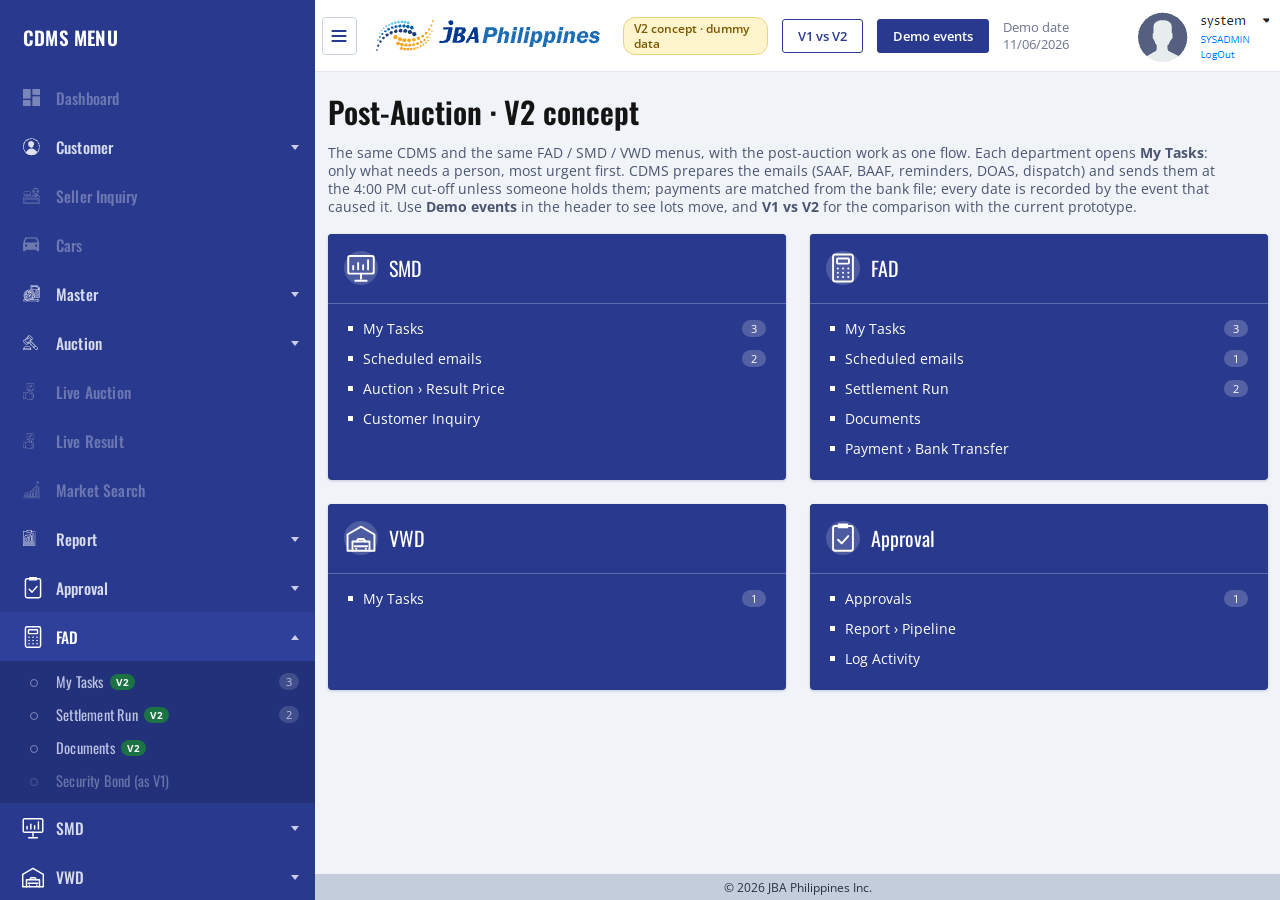
==== commit 96926c82: "fix(v2-concept): make the sidebar closable and align screens with V1 list, email and change-date pat" ====
--- a/v2-concept/index.html
+++ b/v2-concept/index.html
@@ -6,7 +6,11 @@
 <title>CDMS Prototype | Post-Auction V2 Concept</title>
 <link rel="stylesheet" href="../styles.css">
 <style>
-/* V2 additions on top of the V1 CDMS styles (same tokens) */
+/* V2 additions on top of the V1 CDMS styles (same tokens and components) */
+.burger{display:inline-flex}
+body.nav-collapsed .side{display:none}
+.scrim{display:none}
+@media (max-width:1100px){body.nav-collapsed .side{display:flex}.scrim{position:fixed;inset:0;background:rgba(14,20,45,.4);z-index:25}body.nav-open .scrim{display:block}}
 .src{display:inline-block;font-size:10.5px;font-weight:600;padding:0 6px;border-radius:8px;border:1px solid;line-height:16px;white-space:nowrap;vertical-align:middle}
 .src.auto{color:var(--ok);border-color:#9fd3b6;background:#eef8f2}
 .src.link{color:#6b3fb3;border-color:#c9b5ec;background:#f4effc}
@@ -22,34 +26,36 @@
 .tracks{display:grid;grid-template-columns:repeat(3,minmax(0,1fr));gap:12px;padding:12px 16px 14px}
 .tracks h4{margin:0 0 6px;font-family:var(--font-head);font-weight:500;font-size:15px;color:var(--navy)}
 .tracks .step{min-width:0;margin-bottom:4px}
-.two{display:grid;grid-template-columns:1fr 1fr;gap:0 14px}
+.two{display:grid;grid-template-columns:minmax(0,1fr) minmax(0,1fr);gap:0 14px}
 .nextbox{padding:12px 16px;display:flex;flex-direction:column;gap:8px;font-size:13px}
 .nextbox .row{display:flex;gap:10px;align-items:center;flex-wrap:wrap}
 .kv{width:100%;font-size:13px}.kv td{height:30px}.kv td:last-child{text-align:right}
-.kpis{display:grid;grid-template-columns:repeat(4,minmax(0,1fr));gap:14px;margin-top:14px}
-.kpi{background:#fff;border-radius:var(--radius);box-shadow:0 1px 3px rgba(23,37,101,.13);padding:12px 16px}
-.kpi .v{font-family:var(--font-head);font-size:26px;font-weight:600;color:var(--navy)}.kpi .l{font-size:12px;color:var(--faint)}
-.bars{padding:12px 16px}.bar{display:flex;align-items:center;gap:10px;margin:6px 0;font-size:13px}.bar .lab{width:240px}.bar .b{height:16px;background:var(--navy);border-radius:2px;min-width:2px}
+.kpis.v2{grid-template-columns:repeat(4,minmax(0,1fr))}
+.bars{padding:12px 16px}.bar{display:flex;align-items:center;gap:10px;margin:6px 0;font-size:13px}.bar .lab{width:260px}.bar .b{height:16px;background:var(--navy);border-radius:2px;min-width:2px}
 .v2tag{font-size:10px;font-weight:700;color:#fff;background:#1b7343;border-radius:8px;padding:0 6px;margin-left:6px;line-height:16px;font-family:var(--font-ui)}
-.mis .v2tag{margin-left:6px}
-.wrapcell{white-space:normal;line-height:1.35;padding:6px 8px}
+.wrapcell{white-space:normal;line-height:1.35;padding:6px 8px;min-width:220px}
+td .btn{height:28px;padding:0 10px;font-size:12px}
+.demo-btns{display:grid;gap:8px}.demo-btns .btn{justify-content:flex-start}
 .top a.btn{text-decoration:none}
-.demo-btns{display:grid;gap:8px}.demo-btns .btn{justify-content:flex-start}
-details.wait>summary{cursor:pointer;padding:12px 16px;color:var(--muted);font-size:13px}
-@media (max-width:1100px){.tracks,.two,.kpis{grid-template-columns:1fr}}
+.top .demo-date{font-size:12.5px;color:var(--faint)}
+.mail-b .apv{display:inline-block;background:var(--ok);color:#fff;border-radius:3px;padding:6px 14px;font-weight:600;margin:4px 0 8px}
+@media (max-width:1100px){.tracks,.two{grid-template-columns:1fr}.kpis.v2{grid-template-columns:repeat(2,minmax(0,1fr))}}
+@media (max-width:768px){.top .demo-date,.top a.btn{display:none}.top [data-open=demo]{padding:0 10px}}
+@media (max-width:480px){.top .proto-tag{display:none}}
 </style>
 </head>
 <body>
 <div class="app">
-  <nav class="side" aria-label="CDMS menu"><div class="side-h">CDMS MENU</div><div class="menu" id="menu"></div></nav>
+  <nav class="side" id="side" aria-label="CDMS menu"><div class="side-h">CDMS MENU</div><div class="menu" id="menu"></div></nav>
+  <div class="scrim" id="scrim"></div>
   <div class="main">
     <header class="top">
-      <button type="button" class="burger" id="burger" aria-label="Open menu"><svg width="20" height="20" viewBox="0 0 24 24" fill="none" stroke="#293a8e" stroke-width="2.2" stroke-linecap="round"><path d="M4 6h16M4 12h16M4 18h16"/></svg></button>
+      <button type="button" class="burger" id="burger" aria-label="Show or hide the menu" aria-controls="side"><svg width="20" height="20" viewBox="0 0 24 24" fill="none" stroke="#293a8e" stroke-width="2.2" stroke-linecap="round"><path d="M4 6h16M4 12h16M4 18h16"/></svg></button>
       <a href="#/"><img class="logo" src="../assets/logo.png" alt="JBA Philippines (go to Home)"></a>
       <span class="proto-tag">V2 concept · dummy data</span>
       <a class="btn ol" href="#/compare">V1 vs V2</a>
       <button type="button" class="btn pr" data-open="demo">Demo events</button>
-      <span class="note" id="today" style="padding:0"></span>
+      <span class="demo-date" id="today"></span>
       <img class="user" src="../assets/user.png" alt="Signed in as system">
     </header>
     <main class="content" id="content" tabindex="-1"></main>
@@ -69,12 +75,18 @@
 const wdBetween=(a,b)=>{let n=0;const d=toD(a),e=toD(b);while(d<e){d.setDate(d.getDate()+1);if(isWD(d))n++;}return n};
 const calDays=(a,b)=>Math.round((toD(b)-toD(a))/864e5);
 const fmt=s=>{if(!s)return '';const[y,m,d]=s.split('-');return `${m}/${d}/${y}`};
-const peso=n=>Math.round(n).toLocaleString('en-US',{minimumFractionDigits:2,maximumFractionDigits:2});
+const peso=n=>(+n).toLocaleString('en-US',{minimumFractionDigits:2,maximumFractionDigits:2});
 const esc=s=>String(s??'').replace(/[&<>"]/g,c=>({'&':'&amp;','<':'&lt;','>':'&gt;','"':'&quot;'}[c]));
+const strip=s=>String(s??'').replace(/<[^>]+>/g,'').trim();
 const $=q=>document.querySelector(q);
-
-/* ===== Icons (same as V1) ===== */
+const CUTOFF='4:00 PM';
+
+/* ===== Icons (copied from V1) ===== */
 const IC={table:'<svg width="17" height="17" viewBox="0 0 24 24" fill="none" stroke="currentColor" stroke-width="2"><rect x="3" y="4" width="18" height="16" rx="1.5"/><path d="M3 9h18M3 14h18M9 9v11"/></svg>',
+  filter:'<svg width="17" height="17" viewBox="0 0 24 24" fill="none" stroke="currentColor" stroke-width="2" stroke-linecap="round" stroke-linejoin="round"><path d="M3 5h18l-7 8v6l-4 2v-8z"/></svg>',
+  search:'<svg width="15" height="15" viewBox="0 0 24 24" fill="none" stroke="currentColor" stroke-width="2.2" stroke-linecap="round"><circle cx="11" cy="11" r="6.5"/><path d="M20 20l-4.2-4.2"/></svg>',
+  reset:'<svg width="14" height="14" viewBox="0 0 24 24" fill="none" stroke="currentColor" stroke-width="2.2" stroke-linecap="round"><path d="M4 12a8 8 0 1 0 2.4-5.7"/><path d="M4 4v4.5h4.5"/></svg>',
+  mail:'<svg width="15" height="15" viewBox="0 0 24 24" fill="none" stroke="currentColor" stroke-width="2"><rect x="3" y="5" width="18" height="14" rx="1.5"/><path d="M3.5 6l8.5 7 8.5-7"/></svg>',
   info:'<svg width="15" height="15" viewBox="0 0 24 24" fill="none" stroke="currentColor" stroke-width="2" stroke-linecap="round"><circle cx="12" cy="12" r="9"/><path d="M12 11v6M12 7.5v.5"/></svg>',
   inbox:'<svg width="34" height="34" viewBox="0 0 24 24" fill="none" stroke="currentColor" stroke-width="1.6" stroke-linejoin="round"><path d="M3 13l3-8h12l3 8v6H3z"/><path d="M3 13h5l1 3h6l1-3h5"/></svg>',
   task:'<svg width="17" height="17" viewBox="0 0 24 24" fill="none" stroke="currentColor" stroke-width="2" stroke-linecap="round" stroke-linejoin="round"><path d="M9 6h11M9 12h11M9 18h11"/><path d="M3.5 6l1.2 1.2L7 5M3.5 12l1.2 1.2L7 11M3.5 18l1.2 1.2L7 17"/></svg>'};
@@ -88,43 +100,46 @@
 /* ===== Seller parameters (codes as in V1; rules simplified) ===== */
 const SELLERS={EWB:{release:'seller_ack',doas:'branch',fee:1000},SBC:{release:'seller_ack',doas:'jbap',fee:400},
   TFS:{release:'buyer_payment',doas:'none',fee:500},ORICO:{release:'doas',doas:'jbap',fee:500}};
+const SELLER_CODES=Object.keys(SELLERS);
 const RELEASE_TXT={seller_ack:'after Seller Acknowledgement',buyer_payment:'after Buyer Payment',doas:'after Buyer Payment + signed DOAS'};
-const SRC={auto:'Auto',link:'Via link',click:'1-click',scan:'Scan',manual:'Typed'};
+const SRC={auto:'Auto',link:'Via link',click:'1-click',scan:'Scan',manual:'Typed (correction)'};
 const EV={sold:'Sold at auction',kyc:'KYC approved',saaf_sent:'SAAF sent',saaf_ok:'Seller approved SAAF',rebate:'Rebate decided',
-  baaf:'Awarded (BAAF sent)',paid:'Buyer paid',seller_paid:'Seller paid',comm_billed:'Commission billed',seller_ack:'Seller acknowledged',
+  baaf:'Awarded (BAAF sent)',paid:'Buyer paid',seller_paid:'Payment to seller',comm_billed:'Commission billed',seller_ack:'Seller acknowledged',
   doas_sent:'DOAS sent for signing',doas_back:'Signed DOAS received',docs_in:'Documents from seller',docs_out:'Documents to buyer',
   dispatch:'Dispatch notice sent',release:'Unit released'};
+const ORDER=['sold','kyc','saaf_sent','saaf_ok','rebate','baaf','paid','seller_paid','comm_billed','seller_ack','doas_sent','doas_back','dispatch','release','docs_in','docs_out'];
 
 /* ===== Dummy data (anonymised) ===== */
 const BUYERS={D9001:'SAMPLE BUYER A',D9002:'SAMPLE BUYER B',D9003:'SAMPLE BUYER C',D9004:'SAMPLE BUYER D',D9005:'SAMPLE BUYER E',D9006:'SAMPLE BUYER F'};
-const E=(d,src='auto',by)=>({d,src,by:by||({auto:'System',link:'via link',click:'user',scan:'FAD (scan)',manual:'user'})[src]});
+const E=(d,src='auto',by)=>({d,src,by:by||({auto:'system',link:'via link',click:'user',scan:'fad.user (scan)',manual:'user'})[src]});
 function seed(){
   const L=(id,auc,lot,plate,model,seller,buyer,price,ev,x={})=>Object.assign({id,auc,lot,plate,model,seller,buyer,price,ev},x);
-  const K=(d)=>E(d,'link','Buyer (portal)');
+  const K=d=>E(d,'link','buyer (portal)');
   const lots=[
     L('L01',231,101,'XAA1001','TOYOTA VIOS 1.3 E','EWB','D9001',420000,{sold:E('2026-11-02')}),
     L('L02',231,102,'XAA1002','MITSUBISHI MIRAGE G4','SBC','D9002',385000,{sold:E('2026-11-02'),kyc:K('2026-11-02'),saaf_sent:E('2026-11-02')}),
-    L('L03',231,103,'XAA1003','TOYOTA INNOVA 2.8 G','TFS','D9003',1120000,{sold:E('2026-11-02'),kyc:K('2026-11-02'),saaf_sent:E('2026-11-02'),saaf_ok:E('2026-11-03','link','TFS (link)')},{rebate:{amt:15000,status:'pending',req:'2026-11-04'}}),
-    L('L04',231,104,'XAA1004','HONDA CITY 1.5 S','ORICO','D9001',610000,{sold:E('2026-11-02'),kyc:K('2026-11-02'),saaf_sent:E('2026-11-02'),saaf_ok:E('2026-11-04','link','ORICO (link)'),baaf:E('2026-11-04')},{pay:'ok'}),
-    L('L05',230,110,'XEW1005','FORD RANGER XLT','EWB','D9004',890000,{sold:E('2026-10-26'),kyc:K('2026-10-26'),saaf_sent:E('2026-10-26'),saaf_ok:E('2026-10-27','link','EWB (link)'),baaf:E('2026-10-28')}),
-    L('L06',230,111,'XAA1006','NISSAN ALMERA 1.5','SBC','D9002',455000,{sold:E('2026-10-26'),kyc:K('2026-10-27'),saaf_sent:E('2026-10-27'),saaf_ok:E('2026-10-30','link','SBC (link)'),baaf:E('2026-11-03')},{pay:'short'}),
-    L('L07',230,112,'XAA1007','TOYOTA FORTUNER 2.4 G','TFS','D9005',1350000,{sold:E('2026-10-26'),kyc:K('2026-10-26'),saaf_sent:E('2026-10-26'),saaf_ok:E('2026-10-27','link','TFS (link)'),baaf:E('2026-10-28'),paid:E('2026-10-30','auto','System (bank match)'),dispatch:E('2026-10-30')}),
-    L('L08',230,113,'XAA1008','SUZUKI ERTIGA GL','ORICO','D9006',640000,{sold:E('2026-10-26'),kyc:K('2026-10-26'),saaf_sent:E('2026-10-26'),saaf_ok:E('2026-10-26','link','ORICO (link)'),baaf:E('2026-10-26'),paid:E('2026-10-28','auto','System (bank match)'),doas_sent:E('2026-10-28'),seller_paid:E('2026-11-03','click','FAD Manager'),comm_billed:E('2026-11-03')}),
-    L('L09',229,120,'XAA1009','HYUNDAI ACCENT 1.6','SBC','D9003',398000,{sold:E('2026-10-19'),kyc:K('2026-10-19'),saaf_sent:E('2026-10-19'),saaf_ok:E('2026-10-20','link','SBC (link)'),baaf:E('2026-10-21'),paid:E('2026-10-26','auto','System (bank match)'),doas_sent:E('2026-10-26'),doas_back:E('2026-10-28','scan'),seller_paid:E('2026-10-28','click','FAD Manager'),comm_billed:E('2026-10-28'),seller_ack:E('2026-10-29','link','SBC (link)'),dispatch:E('2026-10-29'),release:E('2026-11-02','click','VWD'),docs_in:E('2026-11-04','scan')}),
-    L('L10',229,121,'XAA1010','TOYOTA WIGO 1.0 G','TFS','D9004',345000,{sold:E('2026-10-19'),kyc:K('2026-10-19'),saaf_sent:E('2026-10-19'),saaf_ok:E('2026-10-19','link','TFS (link)'),baaf:E('2026-10-20'),paid:E('2026-10-21','auto','System (bank match)'),dispatch:E('2026-10-21'),seller_paid:E('2026-10-23','click','FAD Manager'),comm_billed:E('2026-10-23'),release:E('2026-10-23','click','VWD'),seller_ack:E('2026-10-26','link','TFS (link)'),docs_in:E('2026-10-27','scan'),docs_out:E('2026-10-28','click','FAD')}),
+    L('L03',231,103,'XAA1003','TOYOTA INNOVA 2.8 G','TFS','D9003',1120000,{sold:E('2026-11-02'),kyc:K('2026-11-02'),saaf_sent:E('2026-11-02'),saaf_ok:E('2026-11-03','link','TFS (email link)')},{rebate:{amt:15000,status:'pending',req:'2026-11-04'}}),
+    L('L04',231,104,'XAA1004','HONDA CITY 1.5 S','ORICO','D9001',610000,{sold:E('2026-11-02'),kyc:K('2026-11-02'),saaf_sent:E('2026-11-02'),saaf_ok:E('2026-11-04','link','ORICO (email link)'),baaf:E('2026-11-04')},{pay:'ok'}),
+    L('L05',230,110,'XEW1005','FORD RANGER XLT','EWB','D9004',890000,{sold:E('2026-10-26'),kyc:K('2026-10-26'),saaf_sent:E('2026-10-26'),saaf_ok:E('2026-10-27','link','EWB (email link)'),baaf:E('2026-10-28')}),
+    L('L06',230,111,'XAA1006','NISSAN ALMERA 1.5','SBC','D9002',455000,{sold:E('2026-10-26'),kyc:K('2026-10-27'),saaf_sent:E('2026-10-27'),saaf_ok:E('2026-10-30','link','SBC (email link)'),baaf:E('2026-11-03')},{pay:'short'}),
+    L('L07',230,112,'XAA1007','TOYOTA FORTUNER 2.4 G','TFS','D9005',1350000,{sold:E('2026-10-26'),kyc:K('2026-10-26'),saaf_sent:E('2026-10-26'),saaf_ok:E('2026-10-27','link','TFS (email link)'),baaf:E('2026-10-28'),paid:E('2026-10-30','auto','system (bank match)'),dispatch:E('2026-10-30')}),
+    L('L08',230,113,'XAA1008','SUZUKI ERTIGA GL','ORICO','D9006',640000,{sold:E('2026-10-26'),kyc:K('2026-10-26'),saaf_sent:E('2026-10-26'),saaf_ok:E('2026-10-26','link','ORICO (email link)'),baaf:E('2026-10-26'),paid:E('2026-10-28','auto','system (bank match)'),doas_sent:E('2026-10-28'),seller_paid:E('2026-11-03','click','fad.manager'),comm_billed:E('2026-11-03')}),
+    L('L09',229,120,'XAA1009','HYUNDAI ACCENT 1.6','SBC','D9003',398000,{sold:E('2026-10-19'),kyc:K('2026-10-19'),saaf_sent:E('2026-10-19'),saaf_ok:E('2026-10-20','link','SBC (email link)'),baaf:E('2026-10-21'),paid:E('2026-10-26','auto','system (bank match)'),doas_sent:E('2026-10-26'),doas_back:E('2026-10-28','scan'),seller_paid:E('2026-10-28','click','fad.manager'),comm_billed:E('2026-10-28'),seller_ack:E('2026-10-29','link','SBC (email link)'),dispatch:E('2026-10-29'),release:E('2026-11-02','click','vwd.user'),docs_in:E('2026-11-04','scan')}),
+    L('L10',229,121,'XAA1010','TOYOTA WIGO 1.0 G','TFS','D9004',345000,{sold:E('2026-10-19'),kyc:K('2026-10-19'),saaf_sent:E('2026-10-19'),saaf_ok:E('2026-10-19','link','TFS (email link)'),baaf:E('2026-10-20'),paid:E('2026-10-21','auto','system (bank match)'),dispatch:E('2026-10-21'),seller_paid:E('2026-10-23','click','fad.manager'),comm_billed:E('2026-10-23'),release:E('2026-10-23','click','vwd.user'),seller_ack:E('2026-10-26','link','TFS (email link)'),docs_in:E('2026-10-27','scan'),docs_out:E('2026-10-28','click','fad.user')}),
     L('L11',231,105,'XEW1011','TOYOTA HILUX 2.4 E','EWB','D9006',980000,{sold:E('2026-11-03'),kyc:K('2026-11-05')}),
-    L('L12',230,114,'XEW1012','MITSUBISHI MONTERO GLS','EWB','D9001',1240000,{sold:E('2026-10-26'),kyc:K('2026-10-26'),saaf_sent:E('2026-10-26'),saaf_ok:E('2026-10-28','link','EWB (link)'),baaf:E('2026-10-29'),paid:E('2026-11-04','auto','System (bank match)'),doas_sent:E('2026-11-04')}),
-    L('L13',229,122,'XAA1013','ISUZU D-MAX LS','SBC','D9005',760000,{sold:E('2026-10-19'),kyc:K('2026-10-19'),saaf_sent:E('2026-10-19'),saaf_ok:E('2026-10-20','link','SBC (link)'),baaf:E('2026-10-21')},{cancel:{d:'2026-10-28',fee:10000,waived:false,feePaid:null},pay:'fee'}),
-    L('L14',231,106,'XAA1014','KIA PICANTO 1.2 EX','ORICO','D9005',330000,{sold:E('2026-11-03'),kyc:K('2026-11-03'),saaf_sent:E('2026-11-03'),saaf_ok:E('2026-11-04','link','ORICO (link)'),baaf:E('2026-11-05')},{pay:'ok'})];
-  return {today:'2026-11-06',lots,exceptions:[],feed:[],imports:[],
-    approvals:[{id:1,type:'Rebate',lot:'L03',detail:'Rebate 15,000.00 requested by SMD',role:'President',status:'pending'}],seq:2};
+    L('L12',230,114,'XEW1012','MITSUBISHI MONTERO GLS','EWB','D9001',1240000,{sold:E('2026-10-26'),kyc:K('2026-10-26'),saaf_sent:E('2026-10-26'),saaf_ok:E('2026-10-28','link','EWB (email link)'),baaf:E('2026-10-29'),paid:E('2026-11-04','auto','system (bank match)'),doas_sent:E('2026-11-04')}),
+    L('L13',229,122,'XAA1013','ISUZU D-MAX LS','SBC','D9005',760000,{sold:E('2026-10-19'),kyc:K('2026-10-19'),saaf_sent:E('2026-10-19'),saaf_ok:E('2026-10-20','link','SBC (email link)'),baaf:E('2026-10-21')},{cancel:{d:'2026-10-28',fee:10000,waived:false,feePaid:null},pay:'fee'}),
+    L('L14',231,106,'XAA1014','KIA PICANTO 1.2 EX','ORICO','D9005',330000,{sold:E('2026-11-03'),kyc:K('2026-11-03'),saaf_sent:E('2026-11-03'),saaf_ok:E('2026-11-04','link','ORICO (email link)'),baaf:E('2026-11-05')},{pay:'ok'})];
+  return {today:'2026-11-06',lots,exceptions:[],feed:[],imports:[],outbox:[],obSeq:1,
+    approvals:[{id:1,type:'Rebate',lot:'L03',detail:'Rebate 15,000.00 requested by SMD',role:'President',status:'pending',req:'2026-11-04'}],seq:2};
 }
 let S=seed();
-const OPEN={Customer:false,Auction:false,Report:false,Approval:false,FAD:true,SMD:false,VWD:false,Payment:false};
+const OPEN={Customer:false,Auction:false,Report:false,Approval:false,FAD:true,SMD:false,VWD:false,Payment:false,Master:false};
 const lot=id=>S.lots.find(l=>l.id===id);
 const label=l=>`A${l.auc} Lot ${l.lot}`;
 let toastQ=[];
-const log=(msg,src='auto')=>{S.feed.unshift({d:S.today,msg,src});toastQ.push(msg)};
+const USER={SMD:'smd.user',FAD:'fad.user',VWD:'vwd.user',Approval:'president',Auction:'smd.user',Payment:'fad.user'};
+function log(msg,src='auto',mod='System',l=null,user){S.feed.unshift({d:S.today,msg,src,mod,rec:l?`${label(l)} · ${l.plate}`:'',user:user||(src==='auto'?'system':src==='link'?'external (email link)':USER[mod]||'user')});toastQ.push(msg)}
 
 /* ===== Lot rules ===== */
 const deadline=l=>l.ev.baaf?(l.deadlineOverride||addWD(l.ev.baaf.d,3)):null;
@@ -140,9 +155,8 @@
 function stage(l){
   if(l.cancel)return {k:'cancelled',t:closed(l)?'Cancelled':'Cancelled · fee unpaid',c:closed(l)?'ns':'cx'};
   if(!l.ev.kyc)return {k:'kyc',t:'Waiting KYC',c:'ns'};
-  if(!l.ev.saaf_sent||!l.ev.saaf_ok)return {k:'saaf',t:'Waiting seller (SAAF)',c:'ns'};
-  if(!rebateDone(l))return {k:'rebate',t:'Rebate for approval',c:'up'};
-  if(!l.ev.baaf)return {k:'award',t:'Awarding',c:'up'};
+  if(!l.ev.saaf_ok)return {k:'saaf',t:'Waiting seller (SAAF)',c:'ns'};
+  if(!l.ev.baaf)return {k:'award',t:rebateDone(l)?'Pending Awarding':'Pending Awarding · rebate',c:'up'};
   if(!l.ev.paid)return S.today>deadline(l)?{k:'pay',t:'Unpaid · overdue',c:'cx'}:{k:'pay',t:'Unpaid',c:'up'};
   if(closed(l))return {k:'closed',t:'Complete',c:'sold'};
   if(l.ev.release)return {k:'after',t:'Released · closing',c:'up'};
@@ -150,181 +164,251 @@
   return {k:'after',t:'Paid',c:'up'};
 }
 
-/* ===== Automation engine ===== */
+/* ===== Scheduled emails: built automatically, sent at the daily cut-off unless held ===== */
+const KIND={SAAF:{t:'SAAF',dept:'SMD',ev:'saaf_sent'},BAAF:{t:'BAAF (awarding)',dept:'FAD',ev:'baaf'},REMIND:{t:'Payment reminder',dept:'SMD',ev:null},
+  DOAS:{t:'DOAS for signature',dept:'FAD',ev:'doas_sent'},DISPATCH:{t:'Vehicle dispatch notice',dept:'FAD',ev:'dispatch'}};
+const REBATE_HOLD='Rebate waiting for the President';
+const ob=(l,k)=>S.outbox.find(o=>o.lot===l.id&&o.kind===k&&o.status!=='dropped');
+function schedule(l,kind,held){if(ob(l,kind))return;S.outbox.push({id:S.obSeq++,lot:l.id,kind,status:held?'held':'scheduled',hold:held||null,created:S.today})}
+function sendItem(o,how){const l=lot(o.lot),k=KIND[o.kind];o.status='sent';o.sent=S.today;
+  if(k.ev)l.ev[k.ev]=E(S.today,how==='now'?'click':'auto',how==='now'?USER[k.dept]:'system');else l.reminded=S.today;
+  log(`${k.t} emailed (${how==='now'?'Send now':CUTOFF+' send'})${o.kind==='BAAF'?`; pay by ${fmt(deadline(l))}`:o.kind==='DISPATCH'?`; pull out by ${fmt(addWD(S.today,3))}`:''}`,how==='now'?'click':'auto',k.dept,l)}
+function cutoff(){S.outbox.filter(o=>o.status==='scheduled').forEach(o=>sendItem(o,'cutoff'))}
 function runAuto(){
-  for(const l of S.lots){if(l.cancel)continue;const e=l.ev,s=SELLERS[l.seller];
-    if(e.kyc&&!e.saaf_sent){e.saaf_sent=E(S.today);log(`${label(l)} ${l.plate}: SAAF emailed to ${l.seller} with an Approve link`)}
-    if(e.saaf_ok&&rebateDone(l)&&!e.baaf){e.baaf=E(S.today);log(`${label(l)} ${l.plate}: BAAF emailed to the buyer; pay by ${fmt(deadline(l))}`)}
-    if(e.baaf&&!e.paid&&addWD(S.today,1)===deadline(l)&&l.reminded!==S.today){l.reminded=S.today;log(`${label(l)} ${l.plate}: payment reminder emailed (deadline is the next working day)`)}
-    if(e.paid&&s.doas!=='none'&&!e.doas_sent){e.doas_sent=E(S.today);log(`${label(l)} ${l.plate}: ${s.doas==='branch'?'EWB call-out notice':'DOAS for signature'} emailed to the buyer`)}
-    if(dispatchReady(l)&&!e.dispatch){e.dispatch=E(S.today);log(`${label(l)} ${l.plate}: dispatch notice emailed; pull out by ${fmt(addWD(S.today,3))}`)}
-    if(e.seller_paid&&!e.comm_billed){e.comm_billed=E(S.today);log(`${label(l)} ${l.plate}: commission billing generated for ${l.seller}`)}}
+  for(const l of S.lots){const e=l.ev,s=SELLERS[l.seller];
+    S.outbox.filter(o=>o.lot===l.id&&o.status!=='sent'&&o.status!=='dropped').forEach(o=>{
+      if(l.cancel||(o.kind==='REMIND'&&e.paid)){o.status='dropped';return}
+      if(o.kind==='BAAF'){if(!rebateDone(l)){o.status='held';o.hold=REBATE_HOLD}else if(o.hold===REBATE_HOLD){o.status='scheduled';o.hold=null}}});
+    if(l.cancel)continue;
+    if(e.kyc&&!e.saaf_sent)schedule(l,'SAAF');
+    if(e.saaf_ok&&!e.baaf)schedule(l,'BAAF',rebateDone(l)?null:REBATE_HOLD);
+    if(e.baaf&&!e.paid&&addWD(S.today,1)===deadline(l)&&l.reminded!==S.today)schedule(l,'REMIND');
+    if(e.paid&&s.doas!=='none'&&!e.doas_sent)schedule(l,'DOAS');
+    if(dispatchReady(l)&&!e.dispatch)schedule(l,'DISPATCH');
+    if(e.seller_paid&&!e.comm_billed){e.comm_billed=E(S.today);log(`Commission billing generated for ${l.seller} (settlement run)`,'auto','FAD',l)}}
 }
+function mailOf(o){const l=lot(o.lot),b=BUYERS[l.buyer],m=money(l),buyerMail=`${l.buyer.toLowerCase()}@example.com`;
+  const unit=`<div class="utbl"><table><tr><th>Seller</th><th>Auction</th><th>Lot</th><th>Make/Model</th><th>Plate Number</th></tr><tr><td>${l.seller}</td><td>${l.auc}</td><td>${l.lot}</td><td>${esc(l.model)}</td><td>${l.plate}</td></tr></table></div>`;
+  const M={SAAF:{from:'sales@jbap.com.ph',to:`${l.seller.toLowerCase()}@example.com`,cc:'finance@jbap.com.ph',sub:`JBAP SELLER AWARDING ACKNOWLEDGEMENT - A${l.auc} - ${l.seller}`,
+      body:`<p>Dear ${l.seller},</p><p>Please confirm the awarding of the unit below at ${peso(l.price)}.</p>${unit}<span class="apv">Approve awarding</span><p>One click records your approval in CDMS. Reply to this email if you do not approve.</p>`},
+    BAAF:{from:'finance@jbap.com.ph',to:buyerMail,cc:'sales@jbap.com.ph',sub:`JBAP AWARDING - ${b}`,
+      body:`<p>Dear ${b},</p><p>Congratulations, you are awarded the unit below. Amount due: <b>${peso(m.buyer)}</b> (awarded price ${peso(l.price)} + transfer fee ${peso(m.fee)}${m.reb?` − rebate ${peso(m.reb)}`:''}).</p>${unit}<p>Please pay by <b>${fmt(addWD(S.today,3))}</b> with reference <b>${l.buyer}-A${l.auc}-${l.lot}</b> so we can match your payment automatically.</p>`},
+    REMIND:{from:'finance@jbap.com.ph',to:buyerMail,cc:'sales@jbap.com.ph',sub:`JBAP PAYMENT REMINDER - ${b}`,body:`<p>Dear ${b},</p><p>This is a reminder that payment of <b>${peso(m.buyer)}</b> for the unit below is due on <b>${fmt(deadline(l))}</b>. After that date the sale may be cancelled with a cancellation fee of 10,000.00.</p>${unit}`},
+    DOAS:{from:'finance@jbap.com.ph',to:buyerMail,cc:'sales@jbap.com.ph',sub:SELLERS[l.seller].doas==='branch'?`EWB DOAS SIGNING NOTICE - ${b}`:`JBAP DOAS FOR SIGNATURE - ${b}`,body:`<p>Dear ${b},</p><p>${SELLERS[l.seller].doas==='branch'?'Please sign the Deed of Absolute Sale at the EWB branch for the unit below.':'Please visit JBAP to sign the Deed of Absolute Sale for the unit below.'}</p>${unit}`},
+    DISPATCH:{from:'finance@jbap.com.ph',to:buyerMail,cc:'sales@jbap.com.ph, vwd@example.com',sub:`JBAP VEHICLE DISPATCH - ${b}`,body:`<p>Dear ${b},</p><p>Your unit is ready for pull-out. Please pull it out by <b>${fmt(addWD(S.today,3))}</b>. After that, a storage fee of 500.00 per day applies.</p>${unit}`}}[o.kind];
+  return `<div class="mail"><div class="mail-h"><b>From</b><span>${M.from}</span><b>To</b><span>${M.to}</span><b>Cc</b><span>${M.cc}</span><b>Subject</b><span>${esc(M.sub)}</span></div><div class="mail-b">${M.body}</div></div>`}
 
 /* ===== Tasks per department (only work that needs a person) ===== */
 function tasks(){const T=[],W=[],t=S.today;
   for(const l of S.lots){const e=l.ev,s=SELLERS[l.seller];
-    if(l.cancel){if(!closed(l))W.push({who:'Buyer',l,txt:`Cancellation fee ${peso(l.cancel.fee)} billed ${fmt(l.cancel.d)}; matched from the bank file when paid`});continue}
-    if(!e.kyc){const n=wdBetween(e.sold.d,t);if(n>=2)T.push({dept:'SMD',sev:'med',l,title:'Buyer KYC still missing',m:`${n} working days since the sale; automatic reminders got no response`,due:addWD(e.sold.d,2),acts:[['Remind buyer','remindKyc','ol']]});else W.push({who:'Buyer',l,txt:'KYC in the buyer portal'});continue}
-    if(e.saaf_sent&&!e.saaf_ok){const n=wdBetween(e.saaf_sent.d,t);if(n>=2)T.push({dept:'SMD',sev:'med',l,title:`${l.seller} has not approved the SAAF`,m:`Sent ${fmt(e.saaf_sent.d)}, ${n} working days ago`,due:addWD(e.saaf_sent.d,2),acts:[['Nudge seller','nudge','ol']]});else W.push({who:l.seller,l,txt:'SAAF approval (link in the email)'});continue}
-    if(!rebateDone(l)){W.push({who:'President',l,txt:'Rebate decision (Approval)'});continue}
-    if(e.baaf&&!e.paid){const dl=deadline(l);if(t>dl)T.push({dept:'SMD',sev:'high',l,title:'Unpaid after the deadline',m:`Deadline ${fmt(dl)}; reminders were sent automatically`,due:dl,acts:[['Cancel sale','cancel','dg'],['Request +2 days','extend','ol']]});else W.push({who:'Buyer',l,txt:`Payment, deadline ${fmt(dl)}`});continue}
-    if(!e.paid)continue;
-    if(e.seller_paid&&!e.seller_ack)W.push({who:l.seller,l,txt:'Seller acknowledgement (link)'});
-    if(e.doas_sent&&!e.doas_back){if(s.doas==='jbap')T.push({dept:'FAD',sev:'low',l,title:'Signed DOAS: scan on receipt',m:`DOAS emailed ${fmt(e.doas_sent.d)}; scanning the transmittal QR records the date`,due:null,acts:[['Scan signed DOAS','scanDoas','pr']]});else W.push({who:'EWB',l,txt:'DOAS signing at the EWB branch (EWB confirms via link)'})}
-    if(e.seller_paid&&(s.doas==='none'||e.doas_back)&&!e.docs_in)T.push({dept:'FAD',sev:'low',l,title:'Documents from seller: scan on receipt',m:'ORCR / deed package',due:null,acts:[['Scan documents','scanDocs','pr']]});
+    if(l.cancel){if(!closed(l))W.push({dept:'FAD',who:'Buyer',l,txt:`Cancellation fee ${peso(l.cancel.fee)} billed ${fmt(l.cancel.d)}; matched from the bank file when paid`});continue}
+    if(!e.kyc){const n=wdBetween(e.sold.d,t);if(n>=2)T.push({dept:'SMD',sev:'med',l,title:'Buyer KYC still missing',m:`${n} working days since the sale; automatic reminders got no response`,due:addWD(e.sold.d,2),acts:[['Remind buyer','remindKyc','ol']]});else W.push({dept:'SMD',who:'Buyer',l,txt:'KYC in the buyer portal'});continue}
+    if(e.saaf_sent&&!e.saaf_ok){const n=wdBetween(e.saaf_sent.d,t);if(n>=2)T.push({dept:'SMD',sev:'med',l,title:`${l.seller} has not approved the SAAF`,m:`Sent ${fmt(e.saaf_sent.d)}, ${n} working days ago`,due:addWD(e.saaf_sent.d,2),acts:[['Nudge seller','nudge','ol'],['Record approval','saafManual','gh']]});else W.push({dept:'SMD',who:l.seller,l,txt:'SAAF approval (link in the email)'});continue}
+    if(!e.saaf_sent){W.push({dept:'SMD',who:'Scheduled send',l,txt:`SAAF goes out at the ${CUTOFF} send`});continue}
+    if(!e.baaf){if(!rebateDone(l))W.push({dept:'FAD',who:'President',l,txt:'Rebate decision; the BAAF is held until then'});else W.push({dept:'FAD',who:'Scheduled send',l,txt:`BAAF goes out at the ${CUTOFF} send`});continue}
+    if(!e.paid){const dl=deadline(l);if(t>dl)T.push({dept:'SMD',sev:'high',l,title:'Unpaid after the deadline',m:`Deadline ${fmt(dl)}; the reminder was sent automatically`,due:dl,acts:[['Cancel sale','cancel','dg'],['Request +2 days','extend','ol']]});else W.push({dept:'SMD',who:'Buyer',l,txt:`Payment, deadline ${fmt(dl)}`});continue}
+    if(e.seller_paid&&!e.seller_ack)W.push({dept:'FAD',who:l.seller,l,txt:'Seller acknowledgement (link in the payment email)'});
+    if(e.doas_sent&&!e.doas_back){if(s.doas==='jbap')T.push({dept:'FAD',sev:'low',l,title:'Signed DOAS: scan on receipt',m:`DOAS emailed ${fmt(e.doas_sent.d)}; scanning the transmittal QR records the date`,due:null,acts:[['Scan signed DOAS','scanDoas','pr']]});else W.push({dept:'FAD',who:'EWB',l,txt:'DOAS signing at the EWB branch (EWB confirms via link)'})}
+    if(e.seller_paid&&(s.doas==='none'||e.doas_back)&&!e.docs_in)T.push({dept:'FAD',sev:'low',l,title:'Documents from seller: scan on receipt',m:'ORCR / deed package from the seller',due:null,acts:[['Scan documents','scanDocs','pr']]});
     if(e.dispatch&&!e.release){const p=penalty(l),b=releaseBlock(l);T.push({dept:'VWD',sev:p?'high':'med',l,title:p?`Overdue for pull-out · penalty ${peso(p)}`:'Ready for pull-out',m:b?`Blocked: ${b}`:`Pull-out deadline ${fmt(pullDeadline(l))}`,due:pullDeadline(l),acts:[['Release vehicle','release','pr']]})}
-    else if(!e.dispatch)W.push({who:s.release==='seller_ack'?l.seller:'Buyer',l,txt:`Dispatch ${RELEASE_TXT[s.release]}`});
+    else if(!e.dispatch)W.push({dept:'VWD',who:s.release==='seller_ack'?l.seller:'Buyer',l,txt:`Dispatch ${RELEASE_TXT[s.release]}`});
     if(e.docs_in&&e.release&&!e.docs_out)T.push({dept:'FAD',sev:'low',l,title:'Hand documents to buyer',m:'Unit released; documents are in',due:null,acts:[['Mark handed over','docsOut','pr']]});
   }
-  const run=S.lots.filter(l=>l.ev.paid&&!l.ev.seller_paid&&!l.cancel);
+  const run=runLots();
   if(run.length)T.push({dept:'FAD',sev:'med',l:null,title:'Seller settlement run is ready',m:`${run.length} paid lot(s); payable and commission already computed`,due:null,acts:[['Open settlement run','gorun','pr']]});
-  for(const x of S.exceptions)T.unshift({dept:'FAD',sev:'high',l:lot(x.lot),title:'Bank payment does not match',m:`Received ${peso(x.amt)}; expected ${peso(money(lot(x.lot)).buyer)}`,due:null,acts:[['Accept & match','match','pr'],['Ask buyer for balance','short','ol']]});
+  for(const x of S.exceptions){const l=lot(x.lot);T.unshift({dept:'FAD',sev:'high',l,title:'Bank payment does not match',m:`Received ${peso(x.amt)}; expected ${peso(money(l).buyer)}`,due:null,acts:[['Accept & match','match','pr'],['Ask buyer for balance','short','ol']]})}
   return {T,W};
 }
 const pendingApprovals=()=>S.approvals.filter(a=>a.status==='pending');
+function runLots(){return S.lots.filter(l=>l.ev.paid&&!l.ev.seller_paid&&!l.cancel)}
 
 /* ===== Actions ===== */
 const ACT={
-  remindKyc:l=>log(`${label(l)} ${l.plate}: KYC reminder emailed to the buyer (SMD)`,'click'),
-  nudge:l=>log(`${label(l)} ${l.plate}: SAAF reminder resent to ${l.seller} (SMD)`,'click'),
+  remindKyc:l=>log('KYC reminder emailed to the buyer','click','SMD',l),
+  nudge:l=>log(`SAAF reminder resent to ${l.seller}`,'click','SMD',l),
+  saafManual:l=>modal('Record seller approval',`<p>${label(l)} · ${l.plate} · ${l.seller}</p><p class="note" style="padding:0">Only when the seller approved outside the link (reply email, phone). The date is today and the user is recorded.</p>
+    <div class="fld w3"><span class="lbl">Proof / remarks (required)</span><input class="ctl" id="proof" placeholder="e.g. seller replied by email"></div>`,
+    ()=>{const p=$('#proof').value.trim();if(!p)return err('Proof / remarks is required.');l.ev.saaf_ok=E(S.today,'click','smd.user');log(`Seller approval recorded by SMD: ${p}`,'click','SMD',l)},'Record approval','pr'),
   cancel:l=>modal('Cancel sale',`<p>${label(l)} · ${l.plate} · ${esc(l.model)} · ${BUYERS[l.buyer]}</p>
     <div class="fgrid"><div class="fld"><span class="lbl">Date Cancelled</span><input class="ctl" value="${fmt(S.today)}" readonly></div>
-    <div class="fld"><span class="lbl">Cancellation fee</span><input class="ctl" value="10,000.00" readonly></div>
-    <label class="chkline"><input type="checkbox" id="waive"> Request a fee waiver (goes to Approval › President)</label>
-    <div class="fld w3"><span class="lbl">Justification (required for a waiver)</span><input class="ctl" id="just"></div></div>
-    <p class="note" style="padding:0">The fee is billed to the buyer by email right away and matched from the bank file when paid. No Cancellation Billing list to tick.</p>`,
-    ()=>{const w=$('#waive').checked,j=$('#just').value.trim();if(w&&!j){alert('Justification is required for a waiver.');return false}
-      l.cancel={d:S.today,fee:10000,waived:false,feePaid:null};log(`${label(l)} ${l.plate}: sale cancelled; fee 10,000.00 billed by email`,'click');
-      if(w)S.approvals.push({id:S.seq++,type:'Fee waiver',lot:l.id,detail:`Waive 10,000.00 fee: ${j}`,role:'President',status:'pending'})},'Cancel sale','dg'),
-  extend:l=>{S.approvals.push({id:S.seq++,type:'Payment deadline extension',lot:l.id,detail:`+2 working days (from ${fmt(deadline(l))})`,role:'FAD Manager',status:'pending'});log(`${label(l)} ${l.plate}: extension requested (SMD)`,'click')},
+    <div class="fld"><span class="lbl">Cancellation fee</span><input class="ctl" value="10,000.00" readonly></div></div>
+    <label class="chkline"><input type="checkbox" id="waive"> Waived? (sends a waiver request to Approval › Approvals)</label>
+    <div class="fld w3"><span class="lbl">Justification (required when waived)</span><input class="ctl" id="just"></div>
+    <p class="note" style="padding:8px 0 0">Same fields as V1 (Date Cancelled, Waived?, Justification). New: the fee is billed to the buyer by email right away and matched from the bank file when paid, so there is no Cancellation Billing list to tick.</p>`,
+    ()=>{const w=$('#waive').checked,j=$('#just').value.trim();if(w&&!j)return err('Justification is required when the fee is waived.');
+      l.cancel={d:S.today,fee:10000,waived:false,feePaid:null};log('Sale cancelled; cancellation fee 10,000.00 billed by email','click','Auction',l);
+      if(w)S.approvals.push({id:S.seq++,type:'Fee waiver',lot:l.id,detail:`Waive 10,000.00 fee: ${j}`,role:'President',status:'pending',req:S.today})},'Cancel sale','dg'),
+  extend:l=>{S.approvals.push({id:S.seq++,type:'Payment deadline extension',lot:l.id,detail:`+2 working days (from ${fmt(deadline(l))})`,role:'FAD Manager',status:'pending',req:S.today});log('Payment deadline extension requested','click','SMD',l)},
   gorun:()=>{location.hash='#/FAD/settlement-run'},
-  scanDoas:l=>{l.ev.doas_back=E(S.today,'scan');log(`${label(l)} ${l.plate}: signed DOAS scanned in`,'scan')},
-  scanDocs:l=>{l.ev.docs_in=E(S.today,'scan');log(`${label(l)} ${l.plate}: seller documents scanned in`,'scan')},
-  docsOut:l=>{l.ev.docs_out=E(S.today,'click','FAD');log(`${label(l)} ${l.plate}: documents handed to the buyer`,'click')},
-  release:l=>{const b=releaseBlock(l);if(b){alert('Cannot release: '+b+'.');return}const p=penalty(l);
+  scanDoas:l=>{l.ev.doas_back=E(S.today,'scan');log('Signed DOAS scanned in','scan','FAD',l)},
+  scanDocs:l=>{l.ev.docs_in=E(S.today,'scan');log('Seller documents scanned in','scan','FAD',l)},
+  docsOut:l=>{l.ev.docs_out=E(S.today,'click','fad.user');log('Documents handed to the buyer','click','FAD',l)},
+  release:l=>{const b=releaseBlock(l);if(b){modal('Release vehicle',`<div class="msg error" style="margin:0">Cannot release ${label(l)} · ${l.plate}: ${b}. The unit can be released once FAD scans the signed DOAS.</div>`);return}const p=penalty(l);
     modal('Release vehicle',`<p>${label(l)} · ${l.plate} · ${esc(l.model)} · ${BUYERS[l.buyer]}</p>
       <table class="kv"><tr><td>Pull-out deadline</td><td>${fmt(pullDeadline(l))}</td></tr><tr><td>Storage penalty due</td><td class="${p?'late':''}">${peso(p)}</td></tr>
-      <tr><td>Documents</td><td>${l.ev.docs_in?'In: hand over with the unit':'Not yet received (sent later)'}</td></tr></table>
-      ${p?'<p class="note" style="padding:8px 0 0">The penalty is collected here and posted to Cashier; no separate Record payment in FAD.</p>':''}`,
-      ()=>{if(p)l.penaltyPaid=p;l.ev.release=E(S.today,'click','VWD');if(l.ev.docs_in&&!l.ev.docs_out)l.ev.docs_out=E(S.today,'click','VWD');
-        log(`${label(l)} ${l.plate}: released${p?`; penalty ${peso(p)} collected`:''}`,'click')},p?'Collect penalty & release':'Release','pr')},
-  match:l=>{S.exceptions=S.exceptions.filter(x=>x.lot!==l.id);l.ev.paid=E(S.today,'click','FAD (manual match)');log(`${label(l)} ${l.plate}: payment matched by FAD`,'click')},
-  short:l=>{S.exceptions=S.exceptions.filter(x=>x.lot!==l.id);l.pay='ok';log(`${label(l)} ${l.plate}: balance request emailed to the buyer`,'click')},
+      <tr><td>Documents</td><td>${l.ev.docs_in?'In: hand over with the unit':'Not yet received (handed over later)'}</td></tr></table>
+      <div class="fgrid" style="margin-top:10px"><div class="fld"><span class="lbl">Release type</span><select class="ctl"><option>Release to Buyer</option></select></div><div class="fld"><span class="lbl">Gate pass / VRF No.</span><input class="ctl" value="Auto-numbered" readonly></div></div>
+      ${p?'<p class="note" style="padding:8px 0 0">The penalty is collected here and posted to Cashier. V1 needed FAD › Unreleased Unit › Record payment first.</p>':''}`,
+      ()=>{if(p)l.penaltyPaid=p;l.ev.release=E(S.today,'click','vwd.user');if(l.ev.docs_in&&!l.ev.docs_out)l.ev.docs_out=E(S.today,'click','vwd.user');
+        log(`Unit released${p?`; storage penalty ${peso(p)} collected`:''}`,'click','VWD',l)},p?'Collect penalty & release':'Release vehicle','pr')},
+  match:l=>{S.exceptions=S.exceptions.filter(x=>x.lot!==l.id);l.ev.paid=E(S.today,'click','fad.user (manual match)');log('Payment matched by FAD','click','FAD',l)},
+  short:l=>{S.exceptions=S.exceptions.filter(x=>x.lot!==l.id);l.pay='ok';log('Balance request emailed to the buyer','click','FAD',l)},
   rebate:l=>modal('Request rebate',`<p>${label(l)} · ${l.plate} · Highest offer ${peso(l.price)}</p><div class="fld"><span class="lbl">Rebate</span><input class="ctl" id="reb" value="10000"></div>
-    <p class="note" style="padding:8px 0 0">Goes to Approval › President. The BAAF waits for the decision automatically.</p>`,
-    ()=>{const v=+$('#reb').value;if(!(v>0)){alert('Type an amount.');return false}l.rebate={amt:v,status:'pending',req:S.today};
-      S.approvals.push({id:S.seq++,type:'Rebate',lot:l.id,detail:`Rebate ${peso(v)} requested by SMD`,role:'President',status:'pending'});log(`${label(l)} ${l.plate}: rebate requested (SMD)`,'click')},'Send for approval','pr'),
-  runApprove:()=>{const R=S.lots.filter(l=>l.ev.paid&&!l.ev.seller_paid&&!l.cancel);R.forEach(l=>{l.ev.seller_paid=E(S.today,'click','FAD Manager')});log(`Settlement run approved: ${R.length} lot(s) paid to sellers`,'click')}
+    <p class="note" style="padding:8px 0 0">As in V1 the President decides in Approval. New: the BAAF already scheduled for this lot is held automatically until the decision.</p>`,
+    ()=>{const v=+$('#reb').value;if(!(v>0)||v>l.price)return err('Type an amount above 0 and not above the result price.');l.rebate={amt:v,status:'pending',req:S.today};
+      S.approvals.push({id:S.seq++,type:'Rebate',lot:l.id,detail:`Rebate ${peso(v)} requested by SMD`,role:'President',status:'pending',req:S.today});log(`Rebate ${peso(v)} requested`,'click','Auction',l)},'Send for approval','pr'),
+  runApprove:()=>{const R=runLots();R.forEach(l=>{l.ev.seller_paid=E(S.today,'click','fad.manager')});log(`Settlement run approved: ${R.length} lot(s) paid; acknowledgement links emailed to the sellers`,'click','FAD',null,'fad.manager')},
+  changeDate:l=>{const keys=ORDER.filter(k=>l.ev[k]);modal('Change date',`<p>${label(l)} · ${l.plate}</p><p class="note" style="padding:0">For corrections only (same as V1 › Document Monitoring › Change date). The old and new date and the reason are logged.</p>
+    <div class="fgrid"><div class="fld"><span class="lbl">Field</span><select class="ctl" id="cf">${keys.map(k=>`<option value="${k}">${EV[k]} (${fmt(l.ev[k].d)})</option>`).join('')}</select></div>
+    <div class="fld"><span class="lbl">New date</span><input class="ctl" type="date" id="cd" max="${S.today}"></div><div class="fld w3"><span class="lbl">Reason (required)</span><input class="ctl" id="cr"></div></div>`,
+    ()=>{const k=$('#cf').value,d=$('#cd').value,r=$('#cr').value.trim();if(!d||!r)return err('New date and Reason are required.');if(d>S.today)return err('The date cannot be in the future.');
+      const i=ORDER.indexOf(k),prev=ORDER.slice(0,i).filter(x=>l.ev[x]).pop();if(prev&&d<l.ev[prev].d)return err(`${EV[k]} cannot be before ${EV[prev]} (${fmt(l.ev[prev].d)}).`);
+      const old=l.ev[k].d;l.ev[k]=E(d,'manual','user (corrected)');log(`${EV[k]} changed from ${fmt(old)} to ${fmt(d)}. Reason: ${r}`,'manual','FAD',l,'fad.user')},'Save change','pr')},
+  obPreview:(l,id)=>{const o=S.outbox.find(o=>o.id===+id);const canSend=o.status==='scheduled'||(o.status==='held'&&o.hold!==REBATE_HOLD);
+    modal(`${KIND[o.kind].t} · preview`,mailOf(o)+`<p class="note" style="padding:0">Edit body and Reset to standard text work as in V1. Status: ${o.status==='held'?'Held':'Scheduled for the '+CUTOFF+' send'}${o.hold?` (${esc(o.hold)})`:''}.</p>`,canSend?()=>{sendItem(o,'now')}:null,'Send now','pr')},
+  obHold:(l,id)=>{const o=S.outbox.find(o=>o.id===+id);modal(`Hold ${KIND[o.kind].t}`,`<p>${label(l)} · ${l.plate}</p><div class="fld w3"><span class="lbl">Reason (required)</span><input class="ctl" id="hr" placeholder="e.g. buyer asked to change the name on the BAAF"></div>`,
+    ()=>{const r=$('#hr').value.trim();if(!r)return err('Reason is required.');o.status='held';o.hold=r;log(`${KIND[o.kind].t} held: ${r}`,'click',KIND[o.kind].dept,l)},'Hold','pr')},
+  obRelease:(l,id)=>{const o=S.outbox.find(o=>o.id===+id);o.status='scheduled';o.hold=null;log(`${KIND[o.kind].t} released for the ${CUTOFF} send`,'click',KIND[o.kind].dept,l)},
+  obSendAll:(l,dept)=>{S.outbox.filter(o=>o.status==='scheduled'&&KIND[o.kind].dept===dept).forEach(o=>sendItem(o,'now'))}
 };
 function decide(id,ok){const a=S.approvals.find(a=>a.id===+id),l=lot(a.lot);
-  if(!ok){const r=prompt('Reason for rejecting');if(!r)return;a.reason=r}
-  a.status=ok?'approved':'rejected';a.at=S.today;
-  if(a.type==='Rebate'){l.rebate.status=a.status;l.ev.rebate=E(S.today,'click','President')}
-  if(a.type==='Payment deadline extension'&&ok)l.deadlineOverride=addWD(deadline(l),2);
-  if(a.type==='Fee waiver'&&ok){l.cancel.waived=true;l.cancel.fee=0}
-  log(`${label(l)} ${l.plate}: ${a.type} ${a.status} (${a.role})`,'click')}
+  const apply=reason=>{a.status=ok?'approved':'rejected';a.at=S.today;a.reason=reason;
+    if(a.type==='Rebate'){l.rebate.status=a.status;l.ev.rebate=E(S.today,'click','president')}
+    if(a.type==='Payment deadline extension'&&ok)l.deadlineOverride=addWD(deadline(l),2);
+    if(a.type==='Fee waiver'&&ok){l.cancel.waived=true;l.cancel.fee=0}
+    log(`${a.type} ${a.status}${reason?`. Reason: ${reason}`:''}`,'click','Approval',l,a.role==='President'?'president':'fad.manager')};
+  if(ok){apply(null);return}
+  modal(`Reject ${a.type.toLowerCase()}`,`<p>${label(l)} · ${l.plate} · ${esc(a.detail)}</p><div class="fld w3"><span class="lbl">Reason (required)</span><input class="ctl" id="rr"></div>`,
+    ()=>{const r=$('#rr').value.trim();if(!r)return err('Reason is required.');apply(r)},'Reject','dg')}
 const SIM={
   bank:()=>{const rows=[];for(const l of S.lots){
-      if(l.cancel&&l.pay==='fee'&&!l.cancel.feePaid&&!l.cancel.waived){l.cancel.feePaid=S.today;rows.push([l,10000,'Cancellation fee matched']);log(`${label(l)} ${l.plate}: cancellation fee matched from the bank file`);continue}
+      if(l.cancel&&l.pay==='fee'&&!l.cancel.feePaid&&!l.cancel.waived){l.cancel.feePaid=S.today;rows.push([l,10000,'Cancellation fee matched']);log('Cancellation fee matched from the bank file','auto','Payment',l);continue}
       if(l.cancel||!l.ev.baaf||l.ev.paid)continue;
-      if(l.pay==='ok'){l.ev.paid=E(S.today,'auto','System (bank match)');rows.push([l,money(l).buyer,'Matched']);log(`${label(l)} ${l.plate}: buyer payment matched from the bank file`)}
-      else if(l.pay==='short'&&!S.exceptions.some(x=>x.lot===l.id)){const a=money(l).buyer-5000;S.exceptions.push({lot:l.id,amt:a});rows.push([l,a,'Short: sent to FAD']);log(`${label(l)} ${l.plate}: payment short by 5,000.00; sent to FAD › My Tasks`)}}
-    S.imports.unshift({d:S.today,file:`BDO_${S.today.replace(/-/g,'')}.csv`,rows});if(!rows.length)log('Bank file imported: nothing new to match')},
+      if(l.pay==='ok'){l.ev.paid=E(S.today,'auto','system (bank match)');rows.push([l,money(l).buyer,'Matched']);log('Buyer payment matched from the bank file','auto','Payment',l)}
+      else if(l.pay==='short'&&!S.exceptions.some(x=>x.lot===l.id)){const a=money(l).buyer-5000;S.exceptions.push({lot:l.id,amt:a});rows.push([l,a,'Short: sent to FAD › My Tasks']);log('Payment short by 5,000.00; sent to FAD › My Tasks','auto','Payment',l)}}
+    S.imports.unshift({d:S.today,file:`BANK_${S.today.replace(/-/g,'')}.csv`,rows});if(!rows.length)log('Bank file imported: nothing new to match','auto','Payment')},
   seller:()=>{const l=S.lots.find(l=>!l.cancel&&l.ev.saaf_sent&&!l.ev.saaf_ok)||S.lots.find(l=>l.ev.seller_paid&&!l.ev.seller_ack)||S.lots.find(l=>SELLERS[l.seller].doas==='branch'&&l.ev.doas_sent&&!l.ev.doas_back);
     if(!l)return log('No email is waiting for a seller');
-    if(!l.ev.saaf_ok){l.ev.saaf_ok=E(S.today,'link',`${l.seller} (link)`);log(`${label(l)} ${l.plate}: ${l.seller} approved the SAAF from the email`,'link')}
-    else if(!l.ev.seller_ack&&l.ev.seller_paid){l.ev.seller_ack=E(S.today,'link',`${l.seller} (link)`);log(`${label(l)} ${l.plate}: ${l.seller} acknowledged payment from the email`,'link')}
-    else{l.ev.doas_back=E(S.today,'link','EWB (link)');log(`${label(l)} ${l.plate}: EWB confirmed the DOAS was signed at the branch`,'link')}},
-  kyc:()=>{const l=S.lots.find(l=>!l.ev.kyc);if(!l)return log('No buyer is waiting for KYC');l.ev.kyc=E(S.today,'link','Buyer (portal)');log(`${label(l)} ${l.plate}: buyer finished KYC in the portal`,'link')},
-  day:()=>{S.today=addWD(S.today,1);log(`New working day: ${fmt(S.today)}`)},
-  reset:()=>{S=seed();runAuto();toastQ=[]}
+    if(!l.ev.saaf_ok){l.ev.saaf_ok=E(S.today,'link',`${l.seller} (email link)`);log(`${l.seller} approved the SAAF from the email`,'link','SMD',l)}
+    else if(!l.ev.seller_ack&&l.ev.seller_paid){l.ev.seller_ack=E(S.today,'link',`${l.seller} (email link)`);log(`${l.seller} acknowledged the payment from the email`,'link','FAD',l)}
+    else{l.ev.doas_back=E(S.today,'link','EWB (email link)');log('EWB confirmed the DOAS was signed at the branch','link','FAD',l)}},
+  kyc:()=>{const l=S.lots.find(l=>!l.ev.kyc);if(!l)return log('No buyer is waiting for KYC');l.ev.kyc=E(S.today,'link','buyer (portal)');log('Buyer finished KYC in the portal','link','Customer',l)},
+  cutoff:()=>{const n=S.outbox.filter(o=>o.status==='scheduled').length;cutoff();if(!n)log(`${CUTOFF} send: nothing scheduled`)},
+  day:()=>{cutoff();S.today=addWD(S.today,1);log(`New working day: ${fmt(S.today)}`)},
+  reset:()=>{S=seed();for(const k in UI)delete UI[k];runAuto();S.feed=[];toastQ=[]}
 };
+
+/* ===== Lists: the V1 pattern (Filter card, Show entries, sortable headers, paging) ===== */
+const UI={};
+const U=id=>UI[id]||(UI[id]={f:{},sort:null,dir:1,page:0,size:10});
+function listCard({id,title,cols,rows,filters=[],tb='',none=['No records','']}){const u=U(id);
+  let R=rows.filter(r=>filters.every(f=>{const v=u.f[f.key];if(!v)return true;const x=strip(f.get(r));return f.type==='select'?x===v:x.toLowerCase().includes(v.toLowerCase())}));
+  if(u.sort!=null&&cols[u.sort]){const c=cols[u.sort],g=c.sv||(r=>strip(c.r(r)));R=[...R].sort((a,b)=>{const x=g(a),y=g(b);return (x>y?1:x<y?-1:0)*u.dir})}
+  const n=R.length,pages=Math.max(1,Math.ceil(n/u.size));if(u.page>=pages)u.page=pages-1;if(u.page<0)u.page=0;const P=R.slice(u.page*u.size,(u.page+1)*u.size);
+  const fc=filters.length?`<section class="card filter" aria-label="Filter"><div class="card-h"><div class="ico">${IC.filter}</div>Filter</div><form class="fb" data-lform="${id}">${filters.map(f=>`<div class="fld"><label>${f.label}</label>${f.type==='select'?`<select class="ctl" name="${f.key}"><option value="">All</option>${f.options.map(o=>`<option ${u.f[f.key]===o?'selected':''}>${esc(o)}</option>`).join('')}</select>`:`<input class="ctl" name="${f.key}" placeholder="Type to search" value="${esc(u.f[f.key]||'')}">`}</div>`).join('')}
+    <div class="btns"><button type="button" class="btn gh" data-lreset="${id}">${IC.reset}Reset</button><button type="submit" class="btn pr">${IC.search}Apply filter</button></div></form></section>`:'';
+  const head=`<thead><tr>${cols.map((c,i)=>`<th ${u.sort===i?`aria-sort="${u.dir>0?'ascending':'descending'}"`:''}>${c.nosort?`<span class="hb">${c.h}</span>`:`<button type="button" class="hb" data-lsort="${id}:${i}">${c.h}<span class="si"></span></button>`}</th>`).join('')}</tr></thead>`;
+  const body=P.length?`<div class="tw"><table>${head}<tbody>${P.map(r=>`<tr>${cols.map(c=>`<td class="${c.cls||''}">${c.r(r)}</td>`).join('')}</tr>`).join('')}</tbody></table></div>`:`<div class="empty">${IC.inbox}<b>${none[0]}</b>${none[1]}</div>`;
+  const pg=`<div class="pg"><span>Showing ${n?u.page*u.size+1:0} to ${Math.min(n,(u.page+1)*u.size)} of ${n} entries</span><div class="pgr"><button type="button" class="pb" data-lpage="${id}:${u.page-1}" ${u.page?'':'disabled'}>Previous</button>${Array.from({length:pages},(_,i)=>`<button type="button" class="pb ${i===u.page?'is-active':''}" data-lpage="${id}:${i}">${i+1}</button>`).join('')}<button type="button" class="pb" data-lpage="${id}:${u.page+1}" ${u.page<pages-1?'':'disabled'}>Next</button></div></div>`;
+  return fc+`<section class="card"><div class="card-h"><div class="ico">${IC.table}</div>${title}<span class="bdg">${n}</span></div><div class="tb"><span>Show<select data-lsize="${id}">${[10,15,25,50].map(s=>`<option ${s===u.size?'selected':''}>${s}</option>`).join('')}</select>entries</span>${tb}</div>${body}${pg}</section>`}
+const C=(h,r,o={})=>Object.assign({h,r},o);
+const lotOf=r=>('l' in r)?r.l:(typeof r.lot==='string'?lot(r.lot):r);
+const F={auc:{key:'auc',label:'Auction No.',get:r=>lotOf(r)?.auc},seller:{key:'seller',label:'Seller',type:'select',options:SELLER_CODES,get:r=>lotOf(r)?.seller},
+  plate:{key:'plate',label:'Plate Number',get:r=>lotOf(r)?.plate},cust:{key:'cust',label:'Customer Name / Buyer ID',get:r=>{const l=lotOf(r);return l?`${BUYERS[l.buyer]} ${l.buyer}`:''}}};
 
 /* ===== UI helpers ===== */
 const chip=src=>`<span class="src ${src}">${SRC[src]}</span>`;
-const unitLink=l=>l?`<a href="#/unit/${l.id}">${l.plate}</a>`:'';
-const custLink=l=>`<a href="#/customer/${l.buyer}">${BUYERS[l.buyer]}</a>`;
+const unitLink=l=>l?`<a class="blink" href="#/unit/${l.id}">${l.plate}</a>`:'';
+const custLink=l=>l?`<a class="blink" href="#/customer/${l.buyer}">${BUYERS[l.buyer]}</a>`:'';
 const stHtml=l=>{const s=stage(l);return `<span class="st ${s.c}">${s.t}</span>`};
-const th=h=>`<thead><tr>${h.map(x=>`<th><span class="hb">${x}</span></th>`).join('')}</tr></thead>`;
-const head=(crumbs,title,rule,acts=['View'])=>`<nav class="crumb"><a href="#/">Home</a>›${crumbs.map(c=>`<span>${c}</span>›`).join('')}<b>${esc(title)}</b></nav>
+const head=(crumbs,title,rule,acts=['View','Filter','Sort'])=>`<nav class="crumb" aria-label="Breadcrumb"><a href="#/">Home</a>›${crumbs.map(c=>Array.isArray(c)?`<a href="${c[1]}">${c[0]}</a>›`:`<span>${c}</span>›`).join('')}<b>${esc(title)}</b></nav>
   <div class="hrow"><h1>${esc(title)}</h1><div class="acts">Allowed actions&nbsp;${acts.map(a=>`<span class="pill ${a==='Update'?'u':''}">${a}</span>`).join('')}</div></div>
   <p class="rule">${IC.info}<span>${rule}</span></p>`;
-const card=(title,n,body,tb='')=>`<section class="card"><div class="card-h"><div class="ico">${IC.table}</div>${title}${n!=null?`<span class="bdg">${n}</span>`:''}</div>${tb?`<div class="tb">${tb}</div>`:''}${body}</section>`;
-const empty=(b,t)=>`<div class="empty">${IC.inbox}<b>${b}</b>${t}</div>`;
-const btn=(t,act,cls,lid)=>`<button type="button" class="btn ${cls}" data-act="${act}" ${lid?`data-lot="${lid}"`:''}>${t}</button>`;
+const card=(title,n,body)=>`<section class="card"><div class="card-h"><div class="ico">${IC.table}</div>${title}${n!=null?`<span class="bdg">${n}</span>`:''}</div>${body}</section>`;
+const btn=(t,act,cls,lid,extra='')=>`<button type="button" class="btn ${cls}" data-act="${act}" ${lid?`data-lot="${lid}"`:''} ${extra}>${t}</button>`;
+const idCols=()=>[C('Auction No.',r=>lotOf(r)?.auc??'',{cls:'c'}),C('Lot',r=>lotOf(r)?.lot??'',{cls:'c'}),C('Plate Number',r=>unitLink(lotOf(r))),C('Customer Name',r=>custLink(lotOf(r))),C('Seller',r=>lotOf(r)?.seller??'',{cls:'c'})];
 
 /* ===== Screens ===== */
-function vTasks(dept){const {T,W}=tasks();const mine=T.filter(x=>x.dept===dept),o={high:0,med:1,low:2};mine.sort((a,b)=>o[a.sev]-o[b.sev]);
-  const ww=W.filter(w=>dept==='SMD'?['Buyer','President'].includes(w.who)||SELLERS[w.who]:dept==='FAD'?/DOAS|acknowledgement|fee/i.test(w.txt):/Dispatch/.test(w.txt));
-  const rule={SMD:'Replaces SMD Pending Awarding, Unpaid, Seller Ack and For Dispatch lists. KYC, SAAF and BAAF go out by themselves; only what needs SMD shows here: buyers or sellers who do not respond, and unpaid lots past the deadline.',
-    FAD:'Replaces Pending Awarding, Unpaid, Payment Seller, Seller Acknowledgement, Vehicle Dispatch, Billing and Cancellation Billing lists. Payments are matched from the bank file, emails go out by themselves; FAD sees exceptions, the settlement run and physical documents to scan.',
-    VWD:'Replaces VWD Unreleased Unit, Unreleased Unit (Overdue) and For Dispatch. Units appear once the seller’s release condition is met; the penalty is collected in the release step.'}[dept];
-  return head([dept],'My Tasks',rule,['View','Update'])+
-  card('Tasks',mine.length,mine.length?`<div class="tw"><table>${th(['','Task','Auction No.','Lot','Plate Number','Customer Name','Seller','Due','Action'])}<tbody>
-    ${mine.map(x=>`<tr><td class="c"><span class="prio ${x.sev}"></span></td><td class="wrapcell"><b>${esc(x.title)}</b><br><span class="note" style="padding:0">${esc(x.m)}</span></td>
-    <td class="c">${x.l?x.l.auc:''}</td><td class="c">${x.l?x.l.lot:''}</td><td>${unitLink(x.l)}</td><td>${x.l?custLink(x.l):''}</td><td class="c">${x.l?x.l.seller:''}</td>
-    <td class="c ${x.due&&x.due<S.today?'late':''}">${fmt(x.due)}</td><td>${x.acts.map(([t,a,c])=>btn(t,a,c,x.l?.id)).join(' ')}</td></tr>`).join('')}</tbody></table></div><div class="pg"><span>Most urgent first</span></div>`
-    :empty('Nothing needs you right now','Everything else moves by itself.'))+
-  `<section class="card"><details class="wait"><summary>Waiting on buyer, seller or approver: <b>${ww.length}</b> lot(s). No action needed; the system sends the reminders.</summary>
-  <div class="tw"><table>${th(['Plate Number','Customer Name','Seller','Waiting on','For'])}<tbody>${ww.map(w=>`<tr><td>${unitLink(w.l)}</td><td>${custLink(w.l)}</td><td class="c">${w.l.seller}</td><td>${esc(w.who)}</td><td>${esc(w.txt)}</td></tr>`).join('')}</tbody></table></div><div class="pg"></div></details></section>`}
-
-function vSettlement(){const R=S.lots.filter(l=>l.ev.paid&&!l.ev.seller_paid&&!l.cancel);const by={};R.forEach(l=>(by[l.seller]=by[l.seller]||[]).push(l));
-  return head(['FAD'],'Settlement Run','Replaces Payment Seller (tick, type the payment date, print) and Billing › Commission Billing (tick, type NOAH no., print). Lots the buyer has paid are grouped per seller with every amount computed. One approval pays the sellers and generates the commission billings.',['View','Update'])+
-  (R.length?Object.entries(by).map(([s,ls])=>card(`${s} · Payable to Seller`,ls.length,`<div class="tw"><table>${th(['Auction No.','Lot','Plate Number','Customer Name','Buyer Paid','Awarded Price','Transfer Fee','Commission + VAT','Payable to Seller'])}<tbody>
-    ${ls.map(l=>{const m=money(l);return `<tr><td class="c">${l.auc}</td><td class="c">${l.lot}</td><td>${unitLink(l)}</td><td>${custLink(l)}</td><td class="c">${fmt(l.ev.paid.d)} ${chip(l.ev.paid.src)}</td><td class="r">${peso(l.price)}</td><td class="r">${peso(m.fee)}</td><td class="r">${peso(m.com+m.vat)}</td><td class="r"><b>${peso(m.payable)}</b></td></tr>`}).join('')}</tbody></table></div><div class="pg"></div>`)).join('')+
-    `<section class="card"><div class="tb">${btn('Approve run: pay sellers &amp; generate commission billing','runApprove','pr')}<span>Payment to Seller date = approval date (recorded, not typed). Seller acknowledges by email link.</span></div></section>`
-  :card('Payable to Seller',0,empty('No paid lot is waiting','Lots appear here when the buyer payment is matched.')))}
+const DEPT_RULE={SMD:'One list instead of SMD Pending Awarding, Unpaid, Seller Acknowledgement and For Dispatch. SAAFs and payment reminders are prepared by CDMS and go out at the '+CUTOFF+' send (preview, hold or send now in the Scheduled emails tab). Tasks show only what needs SMD: buyers or sellers who do not respond, and unpaid lots past the deadline.',
+  FAD:'One list instead of Pending Awarding, Unpaid, Payment Seller, Seller Acknowledgement, Vehicle Dispatch, Billing and Cancellation Billing. Payments are matched from the bank file; BAAF, DOAS and dispatch emails are prepared by CDMS and go out at the '+CUTOFF+' send. FAD handles the exceptions, the settlement run and the physical documents.',
+  VWD:'One list instead of VWD Unreleased Unit, Unreleased Unit (Overdue) and For Dispatch. A unit appears once the seller’s release condition is met; Release vehicle also collects the storage penalty.'};
+function vTasks(dept,tab){const {T,W}=tasks(),o={high:0,med:1,low:2};const mine=T.filter(x=>x.dept===dept).sort((a,b)=>o[a.sev]-o[b.sev]);
+  const ww=W.filter(w=>w.dept===dept),obx=S.outbox.filter(x=>KIND[x.kind].dept===dept&&(x.status==='scheduled'||x.status==='held'));
+  const base=`#/${dept}/my-tasks`,tabs=`<nav class="tabs" aria-label="My Tasks tabs">${[['','Tasks',mine.length],['/scheduled','Scheduled emails',obx.length],['/waiting','Waiting on others',ww.length]].filter(t=>dept!=='VWD'||t[0]!=='/scheduled').map(([h,t,n])=>`<a class="tab ${(tab||'')===h.slice(1)?'is-active':''}" href="${base}${h}">${t}<span class="cnt ${n&&h===''?'warn':''}">${n}</span></a>`).join('')}</nav>`;
+  let body;
+  if(tab==='scheduled')body=listCard({id:dept+'-ob',title:`Emails for the ${CUTOFF} send`,rows:obx,filters:[F.auc,F.seller,F.cust],
+    tb:obx.some(x=>x.status==='scheduled')?btn(`${IC.mail} Send all now`,'obSendAll','ol','',`data-arg="${dept}"`):'',
+    cols:[C('Email',x=>KIND[x.kind].t),...idCols(),C('Prepared',x=>fmt(x.created),{cls:'c'}),C('Status',x=>`<span class="st ${x.status==='held'?'cx':'up'}">${x.status==='held'?'Held':'Scheduled '+CUTOFF}</span>${x.hold?`<div class="note" style="padding:2px 0 0;white-space:normal">${esc(x.hold)}</div>`:''}`,{cls:'wrapcell'}),
+      C('Action',x=>btn('Preview','obPreview','ol',x.lot,`data-arg="${x.id}"`)+' '+(x.status==='scheduled'?btn('Hold','obHold','gh',x.lot,`data-arg="${x.id}"`):x.hold!==REBATE_HOLD?btn('Release hold','obRelease','gh',x.lot,`data-arg="${x.id}"`):''),{nosort:1})],
+    none:['Nothing scheduled','Emails appear here as soon as CDMS prepares them.']});
+  else if(tab==='waiting')body=listCard({id:dept+'-wait',title:'Waiting on buyer, seller, approver or the scheduled send',rows:ww,filters:[F.auc,F.seller,F.cust],
+    cols:[...idCols(),C('Waiting on',w=>esc(w.who)),C('For',w=>esc(w.txt),{cls:'wrapcell'}),C('Stage',w=>stHtml(w.l))],none:['Nothing waiting','']});
+  else body=listCard({id:dept+'-tasks',title:'Tasks',rows:mine,filters:[F.auc,F.seller,F.cust],
+    cols:[C('',x=>`<span class="prio ${x.sev}"></span>`,{cls:'c',sv:x=>o[x.sev]}),C('Task',x=>`<b>${esc(x.title)}</b><br><span class="note" style="padding:0">${esc(x.m)}</span>`,{cls:'wrapcell'}),...idCols(),
+      C('Due',x=>`<span class="${x.due&&x.due<S.today?'late':''}">${fmt(x.due)}</span>`,{cls:'c',sv:x=>x.due||'9'}),C('Action',x=>x.acts.map(([t,a,c])=>btn(t,a,c,x.l?.id)).join(' '),{nosort:1})],
+    none:['Nothing needs you right now','Everything else moves by itself. See the other tabs.']});
+  return head([dept],'My Tasks',DEPT_RULE[dept],['View','Filter','Sort','Update'])+tabs+body}
+
+function vSettlement(){const R=runLots(),by={};R.forEach(l=>(by[l.seller]=by[l.seller]||[]).push(l));
+  return head(['FAD'],'Settlement Run','Replaces Payment Seller (tick Print, type the payment date, print) and Billing › Commission Billing (tick, type NOAH no., print). Lots the buyer has paid are grouped per seller with every amount computed as in V1. One approval records Payment to Seller, generates the commission billing per seller and emails the seller an acknowledgement link.',['View','Update'])+
+  (R.length?Object.entries(by).map(([s,ls])=>card(`${s} · Payable to Seller`,ls.length,`<div class="tw"><table><thead><tr>${['Auction No.','Lot','Plate Number','Customer Name','Buyer Paid','Awarded Price','Transfer Fee','Commission + VAT','Payable to Seller'].map(h=>`<th><span class="hb">${h}</span></th>`).join('')}</tr></thead><tbody>
+    ${ls.map(l=>{const m=money(l);return `<tr><td class="c">${l.auc}</td><td class="c">${l.lot}</td><td>${unitLink(l)}</td><td>${custLink(l)}</td><td class="c">${fmt(l.ev.paid.d)} ${chip(l.ev.paid.src)}</td><td class="r">${peso(l.price)}</td><td class="r">${peso(m.fee)}</td><td class="r">${peso(m.com+m.vat)}</td><td class="r"><b>${peso(m.payable)}</b></td></tr>`}).join('')}</tbody>
+    <tfoot><tr><td colspan="8">Total ${s}</td><td class="r"><b>${peso(ls.reduce((a,l)=>a+money(l).payable,0))}</b></td></tr></tfoot></table></div><div class="pg"></div>`)).join('')+
+    `<section class="card"><div class="tb">${btn('Approve run: record payment to sellers &amp; generate commission billing','runApprove','pr')}<span>Payment to Seller date = approval date. The printed Payment Seller report and the billing keep the V1 layouts.</span></div></section>`
+  :card('Payable to Seller',0,`<div class="empty">${IC.inbox}<b>No paid lot is waiting</b>Lots appear here when the buyer payment is matched.</div>`))}
 
 function vDocs(){const R=S.lots.filter(l=>l.ev.paid&&!l.cancel);
-  const cell=(l,k,act)=>{const e=l.ev[k];if(e)return `${fmt(e.d)} ${chip(e.src)}`;if(k.startsWith('doas')&&SELLERS[l.seller].doas==='none')return '<span class="note" style="padding:0">n/a</span>';return act?btn('Scan',act,'ol',l.id):''};
-  return head(['FAD'],'Documents','Replaces Document Monitoring. No date is typed: the DOAS email records Receipt of DOAS, a scan of the transmittal QR records each physical receipt, and the release step records Documents to Buyer. Change date (with a reason) stays for corrections.',['View','Update'])+
-  card('Documents list',R.length,`<div class="tw"><table>${th(['Auction No.','Lot','Plate Number','Customer Name','Seller','DOAS Sent','Signed DOAS','Docs from Seller','Docs to Buyer','Status'])}<tbody>
-  ${R.map(l=>{const e=l.ev,st=!e.doas_back&&SELLERS[l.seller].doas!=='none'?'Pending DOAS':!e.docs_in?'Pending Documents':!e.docs_out?'For Releasing':'Complete';
-    return `<tr><td class="c">${l.auc}</td><td class="c">${l.lot}</td><td>${unitLink(l)}</td><td>${custLink(l)}</td><td class="c">${l.seller}</td>
-    <td class="c">${cell(l,'doas_sent')}</td><td class="c">${cell(l,'doas_back',SELLERS[l.seller].doas==='jbap'?'scanDoas':null)}</td><td class="c">${cell(l,'docs_in',e.seller_paid?'scanDocs':null)}</td><td class="c">${cell(l,'docs_out',e.docs_in&&e.release?'docsOut':null)}</td>
-    <td class="c"><span class="st ${st==='Complete'?'sold':'up'}">${st}</span></td></tr>`}).join('')}</tbody></table></div><div class="pg"></div>`)}
-
-function vApprovals(){const P=S.approvals;return head(['Approval'],'Approvals','One inbox for every approval: rebate and fee waiver (President), payment deadline and pull-out extensions (FAD Manager), return to seller (SMD and FAD Managers). Approve is a button; the user and time are recorded, never typed.',['View','Update'])+
-  card('Approval list',pendingApprovals().length,`<div class="tw"><table>${th(['Type','Auction No.','Lot','Plate Number','Customer Name','Detail','Approver','Status','Decided','Action'])}<tbody>
-  ${P.map(a=>{const l=lot(a.lot);return `<tr><td>${a.type}</td><td class="c">${l.auc}</td><td class="c">${l.lot}</td><td>${unitLink(l)}</td><td>${custLink(l)}</td><td class="wrapcell">${esc(a.detail)}${a.reason?`<br><span class="late">Reason: ${esc(a.reason)}</span>`:''}</td><td>${a.role}</td>
-  <td class="c"><span class="st ${a.status==='approved'?'sold':a.status==='rejected'?'cx':'up'}">${a.status}</span></td><td class="c">${fmt(a.at)}</td>
-  <td>${a.status==='pending'?btn('Approve','approve:'+a.id,'pr')+' '+btn('Reject','reject:'+a.id,'ol'):''}</td></tr>`}).join('')}</tbody></table></div><div class="pg"></div>`)}
-
-function vResultPrice(){return head(['Auction'],'Result Price','Existing CDMS screen. V2 changes: KYC Status is read from the buyer’s KYC in the portal (no manual switch); Request rebate sends the rebate to the President; Cancel sale bills the fee automatically. Everything after this moves by itself.',['View','Update'])+
-  card('Result Price list',S.lots.length,`<div class="tw"><table>${th(['Auction No.','Lot No.','Model','Plate Number','Seller','Buyer ID','Buyer Name','Highest Offer Price','KYC Status','Rebate','Auction Status','Action'])}<tbody>
-  ${S.lots.map(l=>`<tr><td class="c">${l.auc}</td><td class="c">${l.lot}</td><td>${esc(l.model)}</td><td>${unitLink(l)}</td><td class="c">${l.seller}</td><td class="c">${l.buyer}</td><td>${custLink(l)}</td><td class="r">${peso(l.price)}</td>
-  <td class="c">${l.ev.kyc?`<span class="st sold">Approved</span> ${chip(l.ev.kyc.src)}`:'<span class="st ns">Pending</span>'}</td>
-  <td class="r">${l.rebate?`${peso(l.rebate.amt)} <span class="st ${l.rebate.status==='approved'?'sold':l.rebate.status==='rejected'?'cx':'up'}">${l.rebate.status}</span>`:(!l.ev.baaf&&!l.cancel?btn('Request','rebate','ol',l.id):'')}</td>
-  <td class="c"><span class="st ${l.cancel?'cx':'sold'}">${l.cancel?'CANCELLED':'SOLD'}</span></td><td>${!l.cancel&&!l.ev.release?btn('Cancel sale','cancel','gh',l.id):''}</td></tr>`).join('')}</tbody></table></div><div class="pg"></div>`)}
-
-function vBank(){const I=S.imports[0];return head(['Payment'],'Bank Transfer','Existing CDMS screen (import of the bank statement CSV). V2 adds the matching: each credit is matched to a buyer’s awarded lots or cancellation fee by reference and amount. Matched lots become Paid by themselves; anything else goes to FAD › My Tasks. To check: whether JBAP PH uses this module today and which reference buyers put on their transfers.',['View','Update'])+
+  const cell=(l,k,act)=>{const e=l.ev[k];if(e)return `${fmt(e.d)} ${chip(e.src)}`;if(k.startsWith('doas')&&SELLERS[l.seller].doas==='none')return '<span class="blank">n/a</span>';return act?btn('Scan',act,'ol',l.id):''};
+  const st=l=>{const e=l.ev;return !e.doas_back&&SELLERS[l.seller].doas!=='none'?'Pending DOAS':!e.docs_in?'Pending Documents':!e.docs_out?'For Releasing':'Complete'};
+  return head(['FAD'],'Documents','Replaces Document Monitoring: same steps and statuses, but no date is typed. The DOAS email records Receipt of DOAS, scanning the transmittal QR records each physical receipt, and the release step records Documents to Buyer. Change date (with a reason) on the unit page stays for corrections.',['View','Filter','Sort','Update'])+
+  listCard({id:'docs',title:'Documents list',rows:R,filters:[F.auc,F.seller,F.plate,{key:'st',label:'Status',type:'select',options:['Pending DOAS','Pending Documents','For Releasing','Complete'],get:st}],
+    cols:[...idCols(),C('DOAS Sent',l=>cell(l,'doas_sent'),{cls:'c'}),C('Signed DOAS',l=>cell(l,'doas_back',SELLERS[l.seller].doas==='jbap'&&l.ev.doas_sent?'scanDoas':null),{cls:'c'}),
+      C('Docs from Seller',l=>cell(l,'docs_in',l.ev.seller_paid&&(SELLERS[l.seller].doas==='none'||l.ev.doas_back)?'scanDocs':null),{cls:'c'}),C('Docs to Buyer',l=>cell(l,'docs_out',l.ev.docs_in&&l.ev.release?'docsOut':null),{cls:'c'}),
+      C('Status',l=>`<span class="st ${st(l)==='Complete'?'sold':'up'}">${st(l)}</span>`)]})}
+
+function vApprovals(){return head(['Approval'],'Approvals','One inbox for every approval: rebate and fee waiver (President), payment deadline and pull-out extensions (FAD Manager), return to seller (SMD and FAD Managers). Approve is a button; the user and time are recorded, never typed. Rebate Approval of V1 works the same way.',['View','Filter','Sort','Update'])+
+  listCard({id:'appr',title:'Approval list',rows:S.approvals.slice().sort((a,b)=>(a.status==='pending'?0:1)-(b.status==='pending'?0:1)),
+    filters:[{key:'type',label:'Type',type:'select',options:['Rebate','Fee waiver','Payment deadline extension'],get:a=>a.type},{key:'status',label:'Status',type:'select',options:['pending','approved','rejected'],get:a=>a.status},F.auc],
+    cols:[C('Type',a=>a.type),...idCols(),C('Detail',a=>`${esc(a.detail)}${a.reason?`<br><span class="late">Reason: ${esc(a.reason)}</span>`:''}`,{cls:'wrapcell'}),C('Approver',a=>a.role),C('Requested',a=>fmt(a.req),{cls:'c'}),
+      C('Status',a=>`<span class="st ${a.status==='approved'?'sold':a.status==='rejected'?'cx':'up'}">${a.status}</span>`,{cls:'c'}),C('Decided',a=>fmt(a.at),{cls:'c'}),
+      C('Action',a=>a.status==='pending'?btn('Approve','approve','pr','',`data-arg="${a.id}"`)+' '+btn('Reject','reject','ol','',`data-arg="${a.id}"`):'',{nosort:1})],none:['No approvals','']})}
+
+function vResultPrice(){return head(['Auction'],'Result Price','Existing CDMS screen, same columns as V1. Changes: KYC Status is read from the buyer’s KYC in the portal (no manual switch); Request rebate holds the scheduled BAAF until the President decides; Cancel sale bills the fee by itself. Everything after this moves by itself.',['View','Filter','Sort','Update'])+
+  listCard({id:'rp',title:'Result Price list',rows:S.lots,filters:[F.seller,F.auc,F.plate],
+    cols:[C('Auction No.',l=>l.auc,{cls:'c'}),C('Lot No.',l=>l.lot,{cls:'c'}),C('Model',l=>esc(l.model)),C('Plate Number',l=>unitLink(l)),C('Seller',l=>l.seller,{cls:'c'}),C('Buyer ID',l=>l.buyer,{cls:'c'}),C('Buyer Name',l=>custLink(l)),
+      C('Highest Offer Price',l=>peso(l.price),{cls:'r',sv:l=>l.price}),C('KYC Status',l=>l.ev.kyc?`<span class="st sold">Approved</span> ${chip(l.ev.kyc.src)}`:'<span class="st ns">Pending</span>',{cls:'c'}),
+      C('Rebate',l=>l.rebate?`${peso(l.rebate.amt)} <span class="st ${l.rebate.status==='approved'?'sold':l.rebate.status==='rejected'?'cx':'up'}">${l.rebate.status}</span>`:(!l.ev.baaf&&!l.cancel&&l.ev.saaf_ok?btn('Request','rebate','ol',l.id):''),{cls:'r'}),
+      C('Auction Status',l=>`<span class="st ${l.cancel?'cx':'sold'}">${l.cancel?'CANCELLED':'SOLD'}</span>`,{cls:'c'}),C('Update',l=>!l.cancel&&!l.ev.release?btn('Cancel sale','cancel','gh',l.id):'',{nosort:1})]})}
+
+function vBank(){const I=S.imports[0];return head(['Payment'],'Bank Transfer','Existing CDMS screen (import of the bank statement CSV). New: each credit is matched to a buyer’s awarded lot or cancellation fee by the reference on the BAAF (Buyer ID-Auction-Lot) and the amount. Matched lots become Paid by themselves; anything else goes to FAD › My Tasks. To check: whether JBAP PH uses this module today and which reference buyers put on their transfers.',['View','Update'])+
   `<section class="card"><div class="tb">${btn('Import bank statement (CSV)','sim:bank','pr')}<span>${I?`Last import: ${I.file} on ${fmt(I.d)}`:'No file imported in this demo yet'}</span></div></section>`+
-  (I?card('Matching result',I.rows.length,I.rows.length?`<div class="tw"><table>${th(['Plate Number','Customer Name','Auction No.','Lot','Amount','Result'])}<tbody>${I.rows.map(([l,a,r])=>`<tr><td>${unitLink(l)}</td><td>${custLink(l)}</td><td class="c">${l.auc}</td><td class="c">${l.lot}</td><td class="r">${peso(a)}</td><td><span class="st ${/Short/.test(r)?'cx':'sold'}">${r}</span></td></tr>`).join('')}</tbody></table></div><div class="pg"></div>`:empty('Nothing new to match','')):'')}
+  (I?listCard({id:'bank',title:'Matching result',rows:I.rows.map(([l,a,r])=>({l,a,r})),cols:[...idCols(),C('Amount',x=>peso(x.a),{cls:'r',sv:x=>x.a}),C('Result',x=>`<span class="st ${/Short/.test(x.r)?'cx':'sold'}">${x.r}</span>`)],none:['Nothing new to match','']}):'')}
 
 function vPipeline(){const st=S.lots.map(stage),cnt=k=>st.filter(s=>s.k===k).length;
-  const rows=[['kyc','Waiting KYC'],['saaf','Waiting seller (SAAF)'],['rebate','Rebate for approval'],['pay','Unpaid'],['after','Paid: settlement / documents / release'],['closed','Complete'],['cancelled','Cancelled']];
+  const rows=[['kyc','Waiting KYC'],['saaf','Waiting seller (SAAF)'],['award','Pending Awarding'],['pay','Unpaid'],['after','Paid: settlement / documents / release'],['closed','Complete'],['cancelled','Cancelled']];
   const max=Math.max(...rows.map(r=>cnt(r[0])),1);
   const overdue=S.lots.filter(l=>!l.cancel&&l.ev.baaf&&!l.ev.paid&&S.today>deadline(l)).length,pen=S.lots.reduce((a,l)=>a+penalty(l),0);
   const recv=S.lots.filter(l=>!l.cancel&&l.ev.baaf&&!l.ev.paid).reduce((a,l)=>a+money(l).buyer,0);
   const done=S.lots.filter(l=>l.ev.release),avg=done.length?(done.reduce((a,l)=>a+wdBetween(l.ev.sold.d,l.ev.release.d),0)/done.length).toFixed(1):'—';
   return head(['Report'],'Pipeline','Every unit after the auction, by stage, from the same data as My Tasks. Click a plate to open the unit. The formal reports JBAP sends out (Rebate Monitoring, Liability to Seller, Inventory Summary, Cancellation Monitoring) stay as in V1.')+
-  `<div class="kpis"><div class="kpi"><div class="v">${overdue}</div><div class="l">Unpaid after deadline</div></div><div class="kpi"><div class="v">${peso(pen)}</div><div class="l">Storage penalty accruing</div></div>
-  <div class="kpi"><div class="v">${peso(recv)}</div><div class="l">Due from buyers</div></div><div class="kpi"><div class="v">${avg}</div><div class="l">Working days sale → release</div></div></div>`+
+  `<div class="kpis v2"><div class="kpi"><div class="k">Unpaid after deadline</div><div class="v">${overdue}</div></div><div class="kpi"><div class="k">Storage penalty accruing</div><div class="v">${peso(pen)}</div></div>
+  <div class="kpi"><div class="k">Due from buyers</div><div class="v">${peso(recv)}</div></div><div class="kpi"><div class="k">Working days sale → release</div><div class="v">${avg}</div></div></div>`+
   card('Units by stage',null,`<div class="bars">${rows.map(([k,t])=>`<div class="bar"><span class="lab">${t}</span><span class="b" style="width:${cnt(k)/max*320}px"></span><span>${cnt(k)}</span></div>`).join('')}</div>`)+
-  card('All units',S.lots.length,`<div class="tw"><table>${th(['Auction No.','Lot','Plate Number','Make/Model','Seller','Customer Name','Stage'])}<tbody>${S.lots.map(l=>`<tr><td class="c">${l.auc}</td><td class="c">${l.lot}</td><td>${unitLink(l)}</td><td>${esc(l.model)}</td><td class="c">${l.seller}</td><td>${custLink(l)}</td><td>${stHtml(l)}</td></tr>`).join('')}</tbody></table></div><div class="pg"></div>`)}
-
-function vCustomers(){const ids=[...new Set(S.lots.map(l=>l.buyer))];
-  return head(['Customer'],'Customer Inquiry','Existing screen. The customer page tabs (Sold, Pending Awarding, Unpaid, Vehicle for release, Pending DOAS, Documents for release, Cancellation) read the same stages as the units, so the buyer portal (Transaction History) can show exactly the same thing.')+
-  card('Customer list',ids.length,`<div class="tw"><table>${th(['Buyer ID','Customer Name','Lots','Unpaid','For release','Open tasks'])}<tbody>${ids.map(b=>{const ls=S.lots.filter(l=>l.buyer===b),{T}=tasks();
-    return `<tr><td class="c">${b}</td><td><a href="#/customer/${b}">${BUYERS[b]}</a></td><td class="c">${ls.length}</td><td class="c">${ls.filter(l=>stage(l).k==='pay').length}</td><td class="c">${ls.filter(l=>l.ev.dispatch&&!l.ev.release).length}</td><td class="c">${T.filter(t=>t.l&&t.l.buyer===b).length}</td></tr>`}).join('')}</tbody></table></div><div class="pg"></div>`)}
+  listCard({id:'pipe',title:'All units',rows:S.lots,filters:[F.auc,F.seller,F.cust,{key:'stage',label:'Stage',type:'select',options:[...new Set(S.lots.map(l=>stage(l).t))],get:l=>stage(l).t}],
+    cols:[...idCols(),C('Make/Model',l=>esc(l.model)),C('Stage',l=>stHtml(l))]})}
+
+function vCustomers(){const ids=[...new Set(S.lots.map(l=>l.buyer))],{T}=tasks();
+  return head(['Customer'],'Customer Inquiry','Existing screen. The customer page tabs (Sold, Pending Awarding, Unpaid, Vehicle for release, Pending DOAS, Documents for release, Cancellation) read the same stages as the units, so the buyer portal (Transaction History) shows exactly the same thing.')+
+  listCard({id:'cust',title:'Customer list',rows:ids.map(b=>({b,ls:S.lots.filter(l=>l.buyer===b)})),filters:[{key:'q',label:'Customer Name / Buyer ID',get:x=>`${BUYERS[x.b]} ${x.b}`}],
+    cols:[C('Buyer ID',x=>x.b,{cls:'c'}),C('Customer Name',x=>`<a class="blink" href="#/customer/${x.b}">${BUYERS[x.b]}</a>`),C('Lots',x=>x.ls.length,{cls:'c'}),C('Unpaid',x=>x.ls.filter(l=>stage(l).k==='pay').length,{cls:'c'}),
+      C('For release',x=>x.ls.filter(l=>l.ev.dispatch&&!l.ev.release).length,{cls:'c'}),C('Open tasks',x=>T.filter(t=>t.l&&t.l.buyer===x.b).length,{cls:'c'})]})}
 function vCustomer(b){const ls=S.lots.filter(l=>l.buyer===b);
-  return head(['Customer','Customer Inquiry'],BUYERS[b]||b,`Buyer ID ${b}. Same lots and stages as the units; the buyer portal reads this view.`)+
-  card('Lots',ls.length,`<div class="tw"><table>${th(['Auction No.','Lot','Plate Number','Make/Model','Seller','Stage','Deadline','Penalty'])}<tbody>${ls.map(l=>`<tr><td class="c">${l.auc}</td><td class="c">${l.lot}</td><td>${unitLink(l)}</td><td>${esc(l.model)}</td><td class="c">${l.seller}</td><td>${stHtml(l)}</td>
-  <td class="c">${!l.ev.paid&&l.ev.baaf&&!l.cancel?fmt(deadline(l)):l.ev.dispatch&&!l.ev.release?fmt(pullDeadline(l)):''}</td><td class="r">${penalty(l)?peso(penalty(l)):''}</td></tr>`).join('')}</tbody></table></div><div class="pg"></div>`)}
-
-function vUnit(id){const l=lot(id);if(!l)return empty('Unit not found','');const s=SELLERS[l.seller],m=money(l),e=l.ev;
-  const {T,W}=tasks(),my=T.filter(t=>t.l&&t.l.id===id),wt=W.filter(w=>w.l.id===id);
+  return head(['Customer',['Customer Inquiry','#/Customer/customer-inquiry']],BUYERS[b]||b,`Buyer ID ${b}. Same lots and stages as the units; the buyer portal reads this view.`)+
+  listCard({id:'c-'+b,title:'Lots',rows:ls,cols:[C('Auction No.',l=>l.auc,{cls:'c'}),C('Lot',l=>l.lot,{cls:'c'}),C('Plate Number',l=>unitLink(l)),C('Make/Model',l=>esc(l.model)),C('Seller',l=>l.seller,{cls:'c'}),C('Stage',l=>stHtml(l)),
+    C('Deadline',l=>!l.ev.paid&&l.ev.baaf&&!l.cancel?fmt(deadline(l)):l.ev.dispatch&&!l.ev.release?fmt(pullDeadline(l)):'',{cls:'c'}),C('Penalty',l=>penalty(l)?peso(penalty(l)):'',{cls:'r'})]})}
+
+function vUnit(id){const l=lot(id);if(!l)return `<div class="empty">${IC.inbox}<b>Unit not found</b></div>`;const s=SELLERS[l.seller],m=money(l),e=l.ev;
+  const {T,W}=tasks(),my=T.filter(t=>t.l&&t.l.id===id),wt=W.filter(w=>w.l.id===id&&w.who!=='Scheduled send'),obx=S.outbox.filter(o=>o.lot===id&&(o.status==='scheduled'||o.status==='held'));
   const main=['sold','kyc','saaf_sent','saaf_ok'].concat(l.rebate?['rebate']:[]).concat(['baaf','paid']),fm=main.find(k=>!e[k]);
   const box=(k,cur)=>{const x=e[k];return `<div class="step ${x?'done':cur?'cur':''}"><div class="h">${EV[k]}</div><div class="d">${x?`${fmt(x.d)} · ${esc(x.by)} ${chip(x.src)}`:cur?'next':'—'}</div></div>`};
   const trk=(t,keys)=>{const f=keys.find(k=>!e[k]);return `<div><h4>${t}</h4>${keys.map(k=>box(k,e.paid&&k===f)).join('')}</div>`};
@@ -332,92 +416,120 @@
   return head(['Unit'],`${label(l)} · ${l.plate}`,`${esc(l.model)} · Seller ${l.seller} (dispatch ${RELEASE_TXT[s.release]}; DOAS ${s.doas==='none'?'not used':s.doas==='branch'?'signed at the seller’s branch':'signed at JBAP'}) · Buyer ${custLink(l)} (${l.buyer}) · ${stHtml(l)}. One page for every department; in V1 this lot sits in up to 9 lists.`,['View','Update'])+
   `<section class="card"><div class="card-h"><div class="ico">${IC.task}</div>Next action</div><div class="nextbox">
    ${my.map(x=>`<div class="row"><span class="prio ${x.sev}"></span><b>${esc(x.title)}</b> <span class="st up">${x.dept}</span> <span class="note" style="padding:0">${esc(x.m)}</span> ${x.acts.map(([t,a,c])=>btn(t,a,c,id)).join(' ')}</div>`).join('')}
+   ${obx.map(o=>`<div class="row">${IC.mail} ${KIND[o.kind].t}: <span class="st ${o.status==='held'?'cx':'up'}">${o.status==='held'?'Held':'Scheduled '+CUTOFF}</span>${o.hold?` <span class="note" style="padding:0">${esc(o.hold)}</span>`:''} ${btn('Preview','obPreview','ol',id,`data-arg="${o.id}"`)}</div>`).join('')}
    ${wt.map(w=>`<div class="row">Waiting on <b>${esc(w.who)}</b>: ${esc(w.txt)}</div>`).join('')}
-   ${!my.length&&!wt.length?`<div class="row">${closed(l)?'Complete. Nothing left to do.':'No action needed: the system handles the next step.'}</div>`:''}
-   <div class="row">${!e.baaf&&!l.rebate&&!l.cancel?btn('Request rebate','rebate','ol',id):''}${!e.release&&!l.cancel?btn('Cancel sale','cancel','gh',id):''}</div></div></section>`+
+   ${!my.length&&!wt.length&&!obx.length?`<div class="row">${closed(l)?'Complete. Nothing left to do.':'No action needed: CDMS handles the next step.'}</div>`:''}
+   <div class="row">${!e.baaf&&!l.rebate&&!l.cancel&&e.saaf_ok?btn('Request rebate','rebate','ol',id):''}${!e.release&&!l.cancel?btn('Cancel sale','cancel','gh',id):''}</div></div></section>`+
   (l.cancel?card('Cancellation',null,`<div class="nextbox">Cancelled ${fmt(l.cancel.d)} · fee ${peso(l.cancel.fee)}${l.cancel.waived?' (waived)':''} · ${l.cancel.feePaid?'fee paid '+fmt(l.cancel.feePaid):l.cancel.waived?'':'fee unpaid'}</div>`):'')+
   card('Sale → payment',null,`<div class="steps">${main.map(k=>box(k,k===fm&&!l.cancel)).join('')}</div>${e.baaf&&!e.paid&&!l.cancel?`<p class="note">Payment deadline ${fmt(deadline(l))}${l.deadlineOverride?' (extended)':''}</p>`:''}`)+
   card('After payment: three tracks in parallel',null,`<div class="tracks">${trk('Seller settlement',['seller_paid','comm_billed','seller_ack'])}${trk('Documents',docKeys)}${trk('Release',['dispatch','release'])}</div>
    ${e.dispatch&&!e.release?`<p class="note">Pull-out deadline ${fmt(pullDeadline(l))} · storage penalty now <span class="${penalty(l)?'late':''}">${peso(penalty(l))}</span></p>`:''}${l.penaltyPaid?`<p class="note">Penalty collected ${peso(l.penaltyPaid)}</p>`:''}`)+
-  `<div class="two">`+card('Money',null,`<div class="tw" style="padding:8px 16px 12px"><table class="kv"><tbody>
+  `<div class="two">`+card('Money',null,`<div style="padding:8px 16px 12px"><table class="kv"><tbody>
    <tr><td>Awarded Price</td><td>${peso(l.price)}</td></tr><tr><td>Transfer / Notarial Fee</td><td>${peso(m.fee)}</td></tr>${m.reb?`<tr><td>Rebate (approved)</td><td>−${peso(m.reb)}</td></tr>`:''}
    <tr><td><b>Buyer pays</b></td><td><b>${peso(m.buyer)}</b></td></tr><tr><td>Commission 5% + VAT (illustrative)</td><td>${peso(m.com+m.vat)}</td></tr><tr><td><b>Payable to Seller</b></td><td><b>${peso(m.payable)}</b></td></tr></tbody></table></div>`)+
-  card('History',Object.keys(e).length,`<div class="tw" style="padding-bottom:12px"><table>${th(['Date','Event','By','Recorded'])}<tbody>${Object.entries(e).sort((a,b)=>a[1].d<b[1].d?-1:1).map(([k,v])=>`<tr><td class="c">${fmt(v.d)}</td><td>${EV[k]}</td><td>${esc(v.by)}</td><td class="c">${chip(v.src)}</td></tr>`).join('')}</tbody></table></div>`)+`</div>`}
-
-function vLog(){return head([],'Log Activity','Every event, automatic or by a user, newest first. Per unit it also shows on the unit page (History).')+
-  card('Activity',S.feed.length,S.feed.length?`<div class="tw"><table>${th(['Date','Recorded','Activity'])}<tbody>${S.feed.map(f=>`<tr><td class="c">${fmt(f.d)}</td><td class="c">${chip(f.src)}</td><td class="wrapcell">${esc(f.msg)}</td></tr>`).join('')}</tbody></table></div><div class="pg"></div>`:empty('No activity yet',''))}
-
-function vHome(){const {T}=tasks(),c=d=>T.filter(t=>t.dept===d).length;
+  card('History',Object.keys(e).length,`<div class="tb">${btn('Change date','changeDate','ol',id)}<span>Corrections only, with a reason</span></div><div class="tw" style="padding-bottom:12px"><table><thead><tr>${['Date','Event','By','Recorded'].map(h=>`<th><span class="hb">${h}</span></th>`).join('')}</tr></thead><tbody>${Object.entries(e).sort((a,b)=>a[1].d<b[1].d?-1:a[1].d>b[1].d?1:ORDER.indexOf(a[0])-ORDER.indexOf(b[0])).map(([k,v])=>`<tr><td class="c">${fmt(v.d)}</td><td>${EV[k]}</td><td>${esc(v.by)}</td><td class="c">${chip(v.src)}</td></tr>`).join('')}</tbody></table></div>`)+`</div>`}
+
+function vLog(){return head([],'Log Activity','Every event, automatic or by a user, newest first, like V1 Log Activity. The Recorded column shows how the value came in: Auto, Via link, 1-click, Scan or Typed (correction). Per unit it also shows on the unit page (History).')+
+  listCard({id:'log',title:'Activity',rows:S.feed,filters:[{key:'mod',label:'Module',type:'select',options:['Auction','Approval','Customer','FAD','Payment','SMD','VWD','System'],get:f=>f.mod},{key:'rec',label:'Record / Plate',get:f=>f.rec},{key:'user',label:'User',get:f=>f.user}],
+    cols:[C('Date',f=>fmt(f.d),{cls:'c'}),C('User',f=>esc(f.user)),C('Module',f=>f.mod),C('Record',f=>esc(f.rec)),C('Activity',f=>esc(f.msg),{cls:'wrapcell'}),C('Recorded',f=>chip(f.src),{cls:'c'})],none:['No activity yet','Use Demo events or any action.']})}
+
+function vHome(){const {T}=tasks(),c=d=>T.filter(t=>t.dept===d).length,sc=d=>S.outbox.filter(o=>KIND[o.kind].dept===d&&(o.status==='scheduled'||o.status==='held')).length;
   const hc=(d,items)=>`<div class="hcard"><div class="card-h"><div class="ico">${deptSvg(d==='Approval'?'APP':d)}</div><span style="font-family:var(--font-head);font-size:20px">${d}</span></div><ul>${items.map(([t,h,n])=>`<li><a href="${h}">${t}${n!=null?`<span class="cnt">${n}</span>`:''}</a></li>`).join('')}</ul></div>`;
-  return `<div class="home"><h1>Post-Auction · V2 concept</h1><p class="lead">The same CDMS, with the post-auction work as one flow. Each department opens <b>My Tasks</b>: only what needs a person, most urgent first. Emails, awarding, payment matching, dispatch notices and billings run by themselves; every date is recorded by the event that caused it. Use <b>Demo events</b> in the header to see lots move, and <b>V1 vs V2</b> for the comparison with the current prototype.</p>
-  <div class="hgrid">${hc('SMD',[['My Tasks','#/SMD/my-tasks',c('SMD')],['Auction › Result Price','#/Auction/result-price',null],['Customer Inquiry','#/Customer/customer-inquiry',null]])}
-  ${hc('FAD',[['My Tasks','#/FAD/my-tasks',c('FAD')],['Settlement Run','#/FAD/settlement-run',S.lots.filter(l=>l.ev.paid&&!l.ev.seller_paid&&!l.cancel).length],['Documents','#/FAD/documents',null],['Payment › Bank Transfer','#/Payment/bank-transfer',null]])}
+  return `<div class="home"><h1>Post-Auction · V2 concept</h1><p class="lead">The same CDMS and the same FAD / SMD / VWD menus, with the post-auction work as one flow. Each department opens <b>My Tasks</b>: only what needs a person, most urgent first. CDMS prepares the emails (SAAF, BAAF, reminders, DOAS, dispatch) and sends them at the ${CUTOFF} cut-off unless someone holds them; payments are matched from the bank file; every date is recorded by the event that caused it. Use <b>Demo events</b> in the header to see lots move, and <b>V1 vs V2</b> for the comparison with the current prototype.</p>
+  <div class="hgrid">${hc('SMD',[['My Tasks','#/SMD/my-tasks',c('SMD')],['Scheduled emails','#/SMD/my-tasks/scheduled',sc('SMD')],['Auction › Result Price','#/Auction/result-price',null],['Customer Inquiry','#/Customer/customer-inquiry',null]])}
+  ${hc('FAD',[['My Tasks','#/FAD/my-tasks',c('FAD')],['Scheduled emails','#/FAD/my-tasks/scheduled',sc('FAD')],['Settlement Run','#/FAD/settlement-run',runLots().length],['Documents','#/FAD/documents',null],['Payment › Bank Transfer','#/Payment/bank-transfer',null]])}
   ${hc('VWD',[['My Tasks','#/VWD/my-tasks',c('VWD')]])}
-  ${hc('Approval',[['Approvals','#/Approval/approvals',pendingApprovals().length]])}</div></div>`}
+  ${hc('Approval',[['Approvals','#/Approval/approvals',pendingApprovals().length],['Report › Pipeline','#/Report/pipeline',null],['Log Activity','#/log',null]])}</div></div>`}
 
 function vCompare(){const R=[
   ['Result & KYC','Auction › Result Price: KYC switched Pending/Approved by hand','KYC read from the buyer’s KYC in the portal','1 switch','0'],
-  ['Seller approval (SAAF)','SMD › SAAF: tick For SAAF › Email; later type Seller Approved','Sent by the system when KYC is approved; seller clicks Approve in the email','tick + send + typed date','0 (seller clicks)'],
-  ['Rebate','Result Price: type rebate › Update; President decides in Approval','Same, in one Approval inbox; the BAAF waits for the decision automatically','2','2'],
-  ['Awarding (BAAF)','FAD › Pending Awarding: tick For BAAF, check Awarding Date › Email BAAF','Sent by the system once KYC, SAAF and rebate are clear; Awarding Date = send time','tick + send','0'],
-  ['Buyer payment','FAD › Unpaid: type Buyer Paid › Save','Payment › Bank Transfer import matches it; only mismatches reach FAD › My Tasks','typed date','0 (exceptions only)'],
+  ['Seller approval (SAAF)','SMD › SAAF: tick For SAAF › Email; later type Seller Approved','Prepared when KYC is approved, sent at the '+CUTOFF+' send; seller clicks Approve in the email (fallback: Record approval with proof)','tick + send + typed date','0 (seller clicks)'],
+  ['Rebate','Result Price: type rebate › Update; President decides in Approval','Same, in one Approval inbox; the scheduled BAAF is held automatically until the decision','2','2'],
+  ['Awarding (BAAF)','FAD › Pending Awarding: tick For BAAF, check Awarding Date › Email BAAF','Prepared when KYC, SAAF and rebate are clear; sent at the '+CUTOFF+' send (Preview / Hold / Send now); Awarding Date = send date','tick + send','0 (optional hold)'],
+  ['Buyer payment','FAD › Unpaid: type Buyer Paid › Save','Payment › Bank Transfer import matches it by the BAAF reference; only mismatches reach FAD › My Tasks','typed date','0 (exceptions only)'],
   ['Unpaid after deadline','Someone notices on Unpaid; cancel in Result Price','Reminder before the deadline is automatic; overdue lot is an SMD task with Cancel / Extend','find + dialog','1 decision'],
   ['Payment to seller','FAD › Payment Seller: tick Print › type date › print','FAD › Settlement Run: one approval per run','tick + typed date','1 per run'],
-  ['Seller acknowledgement','FAD › Seller Acknowledgement: type date','Seller clicks Acknowledge in the email','typed date','0 (seller clicks)'],
+  ['Seller acknowledgement','FAD › Seller Acknowledgement: type date','Seller clicks Acknowledge in the payment email','typed date','0 (seller clicks)'],
   ['Commission billing','FAD › Billing: tick Print? › type NOAH no. and date › print','Generated with the settlement run (NOAH integration to check)','tick + 2 typed fields','0'],
-  ['Dispatch','FAD › Vehicle Dispatch: tick For Dispatch Email? › type Dispatch Date','Notice sent when the seller’s release condition is met','tick + typed date','0'],
-  ['DOAS & documents','FAD › Document Monitoring: tick DOAS email; type up to 5 receipt dates','DOAS email automatic; physical receipts by scanning the transmittal QR','tick + up to 5 dates','2 scans'],
+  ['Dispatch','FAD › Vehicle Dispatch: tick For Dispatch Email? › type Dispatch Date','Notice prepared when the seller’s release condition is met; sent at the '+CUTOFF+' send','tick + typed date','0'],
+  ['DOAS & documents','FAD › Document Monitoring: tick DOAS email; type up to 5 receipt dates','FAD › Documents: DOAS email prepared automatically; physical receipts by scanning the transmittal QR','tick + up to 5 dates','2 scans'],
   ['Release & penalty','FAD › Unreleased: Record payment; then VWD › Release vehicle','VWD › My Tasks › Release vehicle collects the penalty in the same step','2 screens','1'],
   ['Approvals (RTS, extension)','Typed “SMD/FAD Manager Approved” dates; typed approver name','Approve button in Approval › Approvals; user and time recorded','typed dates / names','1 click each'],
-  ['Where is this unit?','Look through up to ~9 lists in FAD, SMD and VWD','One unit page: timeline, money, history','several screens','1 page']];
+  ['Correcting a date','Change date with a reason (Document Monitoring only)','Change date with a reason on every unit (kept from V1)','—','only when needed'],
+  ['Where is this unit?','Look through up to ~9 lists in FAD, SMD and VWD','One unit page: next action, timeline, money, history','several screens','1 page']];
   return head(['Concept'],'V1 vs V2','Per step of one lot’s life. “Touches” = what a JBAP user does by hand. V2 numbers are design targets that depend on the checks in v2-concept/README.md.')+
-  `<div class="kpis"><div class="kpi"><div class="v">39 → 20</div><div class="l">Screens: 13 new or changed + 7 kept as V1</div></div><div class="kpi"><div class="v">21 → 0</div><div class="l">Typed date fields in the normal flow</div></div>
-  <div class="kpi"><div class="v">9 → 0</div><div class="l">“For …?” tick columns</div></div><div class="kpi"><div class="v">±15–20 → ±3–4</div><div class="l">Touches per normal lot</div></div></div>`+
-  card('Step by step',R.length,`<div class="tb">${Object.keys(SRC).map(chip).join(' ')}<span>how each date is recorded in V2</span></div><div class="tw"><table>${th(['Step','V1 (current prototype)','V2 (this concept)','V1 touches','V2 touches'])}<tbody>
-  ${R.map(r=>`<tr><td class="wrapcell"><b>${r[0]}</b></td><td class="wrapcell">${r[1]}</td><td class="wrapcell">${r[2]}</td><td class="wrapcell">${r[3]}</td><td class="wrapcell">${r[4]}</td></tr>`).join('')}</tbody></table></div><div class="pg"></div>`)}
+  `<div class="kpis v2"><div class="kpi"><div class="k">Screens</div><div class="v">39 → 20</div><div class="s">13 new or changed + 7 kept as V1</div></div><div class="kpi"><div class="k">Typed date fields, normal flow</div><div class="v">21 → 0</div><div class="s">Change date stays for corrections</div></div>
+  <div class="kpi"><div class="k">“For …?” tick columns</div><div class="v">9 → 0</div><div class="s">Scheduled send with Hold</div></div><div class="kpi"><div class="k">Touches per normal lot</div><div class="v">±15–20 → ±3–4</div><div class="s">design target</div></div></div>`+
+  card('Step by step',R.length,`<div class="tb">${Object.keys(SRC).map(k=>chip(k)).join(' ')}<span>how each date is recorded in V2</span></div><div class="tw"><table><thead><tr>${['Step','V1 (current prototype)','V2 (this concept)','V1 touches','V2 touches'].map(h=>`<th><span class="hb">${h}</span></th>`).join('')}</tr></thead><tbody>
+  ${R.map(r=>`<tr><td class="wrapcell" style="min-width:140px"><b>${r[0]}</b></td><td class="wrapcell">${r[1]}</td><td class="wrapcell">${r[2]}</td><td class="wrapcell" style="min-width:110px">${r[3]}</td><td class="wrapcell" style="min-width:110px">${r[4]}</td></tr>`).join('')}</tbody></table></div><div class="pg"></div>`)}
 
 /* ===== Menu (CDMS sidebar; FAD/SMD/VWD kept, contents reduced) ===== */
 const MENU=[['Dashboard','dashboard'],['Customer','customer',[['Customer Inquiry','Customer/customer-inquiry']]],['Seller Inquiry','seller-inquiry'],['Cars','cars'],['Master','master',[['Holiday List (as V1)',null]]],
-  ['Auction','auction',[['Result Price','Auction/result-price']]],['Live Auction','live-auction'],['Live Result','live-result'],['Market Search','market-search'],
+  ['Auction','auction',[['Result Price','Auction/result-price',null,1]]],['Live Auction','live-auction'],['Live Result','live-result'],['Market Search','market-search'],
   ['Report','report',[['Pipeline','Report/pipeline',null,1],['Rebate Monitoring (as V1)',null],['Liability to Seller (as V1)',null],['Inventory Summary (as V1)',null],['Cancellation Monitoring (as V1)',null]]],
   ['Approval','APP',[['Approvals','Approval/approvals',()=>pendingApprovals().length,1]]],
-  ['FAD','FAD',[['My Tasks','FAD/my-tasks',()=>tasks().T.filter(t=>t.dept==='FAD').length,1],['Settlement Run','FAD/settlement-run',()=>S.lots.filter(l=>l.ev.paid&&!l.ev.seller_paid&&!l.cancel).length,1],['Documents','FAD/documents',null,1],['Security Bond (as V1)',null]]],
+  ['FAD','FAD',[['My Tasks','FAD/my-tasks',()=>tasks().T.filter(t=>t.dept==='FAD').length,1],['Settlement Run','FAD/settlement-run',()=>runLots().length,1],['Documents','FAD/documents',null,1],['Security Bond (as V1)',null]]],
   ['SMD','SMD',[['My Tasks','SMD/my-tasks',()=>tasks().T.filter(t=>t.dept==='SMD').length,1],['Return to Seller (as V1, approvals in inbox)',null]]],
   ['VWD','VWD',[['My Tasks','VWD/my-tasks',()=>tasks().T.filter(t=>t.dept==='VWD').length,1]]],
   ['Sales Summary','sales-summary'],['Cashier Closing','cashier-closing'],['Deposit','deposit'],['Payment','payment',[['Bank Transfer','Payment/bank-transfer',null,1]]],['Inspection','inspection'],['Staff','staff'],['Log Activity','LOG',null]];
 function renderMenu(route){$('#menu').innerHTML=MENU.map(([t,ic,items])=>{const icon=DEPT_ICON[ic]?deptSvg(ic):`<img src="../assets/ic-${ic}.png" alt="">`;
     if(t==='Log Activity')return `<a class="mi ${route==='log'?'is-active':''}" href="#/log">${icon}Log Activity</a>`;
-    if(!items)return `<button type="button" class="mi is-disabled" title="Not part of this concept">${icon}${t}</button>`;
-    const key=t,open=OPEN[key];
-    return `<button type="button" class="mi" data-group="${key}" aria-expanded="${!!open}">${icon}${t}<span class="caret"></span></button><div class="lvs" ${open?'':'hidden'}>${items.map(([n,h,c,isV2])=>h?`<a class="mis ${route===h?'is-active':''}" href="#/${h}">${n}${isV2?'<span class="v2tag">V2</span>':''}${c?`<span class="cnt">${c()}</span>`:''}</a>`:`<span class="mis" style="opacity:.55">${n}</span>`).join('')}</div>`}).join('')+
-  '<p class="side-note">V2 concept: green V2 tags mark changed screens. Items marked “as V1” keep the V1 prototype design. Other menus are existing CDMS and not part of this concept.</p>'}
+    if(!items)return `<button type="button" class="mi is-disabled" aria-disabled="true" data-disabled="${t}">${icon}${t}</button>`;
+    const open=!!OPEN[t];
+    return `<button type="button" class="mi" data-group="${t}" aria-expanded="${open}">${icon}${t}<span class="caret"></span></button><div class="lvs" ${open?'':'hidden'}>${items.map(([n,h,c,isV2])=>h?`<a class="mis ${route.startsWith(h)?'is-active':''}" href="#/${h}">${n}${isV2?'<span class="v2tag">V2</span>':''}${c?`<span class="cnt">${c()}</span>`:''}</a>`:`<button type="button" class="mis is-disabled" aria-disabled="true" data-disabled="${n}">${n}</button>`).join('')}</div>`}).join('')+
+  '<p class="side-note">V2 concept: green V2 tags mark new or changed screens. Items marked “as V1” keep the V1 prototype design. Other menus are existing CDMS and not part of this concept.</p>'}
+
+/* ===== Sidebar open/close: desktop collapses, narrow screens use an overlay with a backdrop ===== */
+const narrow=()=>window.matchMedia('(max-width:1100px)').matches;
+function setCollapsed(v){document.body.classList.toggle('nav-collapsed',v);try{localStorage.setItem('v2navCollapsed',v?'1':'0')}catch(e){}}
+function closeNav(){document.body.classList.remove('nav-open')}
+try{if(localStorage.getItem('v2navCollapsed')==='1')document.body.classList.add('nav-collapsed')}catch(e){}
 
 /* ===== Modal, toasts, render ===== */
 let modalOk=null;
-function modal(title,body,ok,okText,okCls){modalOk=ok;$('#modal').innerHTML=`<div class="modal-bg"><div class="modal"><div class="modal-h">${title}<button class="x" data-close>×</button></div><div class="modal-b">${body}</div>
-  <div class="modal-f"><button class="btn gh" data-close>Close</button>${ok?`<button class="btn ${okCls||'pr'}" data-ok>${okText||'OK'}</button>`:''}</div></div></div>`}
-function demoModal(){modal('Demo events',`<p class="note" style="padding:0 0 10px">In V2 most dates are set by events, not typed. Press one and watch the lists, the unit pages and Log Activity change.</p>
-  <div class="demo-btns">${btn('Import bank statement (Payment › Bank Transfer)','sim:bank','ol')}${btn('A seller clicks the link in a SAAF / acknowledgement email','sim:seller','ol')}${btn('A buyer completes KYC in the portal','sim:kyc','ol')}${btn('Next working day ▶ (reminders, deadlines, penalties)','sim:day','pr')}${btn('Reset demo data','sim:reset','gh')}</div>`)}
-function flushToasts(){const w=$('#toasts');toastQ.slice(-4).forEach(m=>{const d=document.createElement('div');d.className='toast';d.textContent=m;w.appendChild(d);setTimeout(()=>d.remove(),3500)});toastQ=[]}
-function render(){const h=(location.hash||'#/').slice(2);const p=h.split('/');
+function err(m){const b=$('#modal .modal-b');let e=b.querySelector('.msg.error');if(!e){e=document.createElement('div');e.className='msg error';e.style.margin='0 0 10px';b.prepend(e)}e.textContent=m;return false}
+function modal(title,body,ok,okText,okCls){modalOk=ok||null;$('#modal').innerHTML=`<div class="modal-bg" data-bg><div class="modal" role="dialog" aria-modal="true" aria-label="${esc(title)}"><div class="modal-h">${title}<button type="button" class="x" data-close aria-label="Close">×</button></div><div class="modal-b">${body}</div>
+  <div class="modal-f"><button type="button" class="btn gh" data-close>${ok?'Cancel':'Close'}</button>${ok?`<button type="button" class="btn ${okCls||'pr'}" data-ok>${okText||'OK'}</button>`:''}</div></div></div>`;
+  setTimeout(()=>{const f=$('#modal input:not([readonly]):not([type=checkbox])');(f||$('#modal [data-ok]')||$('#modal [data-close]'))?.focus()},0)}
+const closeModal=()=>{$('#modal').innerHTML='';modalOk=null};
+function demoModal(){modal('Demo events',`<p class="note" style="padding:0 0 10px">In V2 most dates are set by events, not typed. Press one and watch My Tasks, the unit pages and Log Activity change. Demo date: <b>${fmt(S.today)}</b>.</p>
+  <div class="demo-btns">${btn('Import bank statement (Payment › Bank Transfer)','sim:bank','ol')}${btn('A seller clicks the link in a SAAF / acknowledgement email','sim:seller','ol')}${btn('A buyer completes KYC in the portal','sim:kyc','ol')}${btn(`Run today’s ${CUTOFF} send (scheduled emails go out)`,'sim:cutoff','ol')}${btn(`Next working day ▶ (${CUTOFF} send, then reminders, deadlines, penalties)`,'sim:day','pr')}${btn('Reset demo data','sim:reset','gh')}</div>`)}
+function flushToasts(){const w=$('#toasts');const n=toastQ.length;toastQ.slice(-2).forEach(m=>{const d=document.createElement('div');d.className='toast';d.textContent=m;w.appendChild(d);setTimeout(()=>d.remove(),3500)});
+  if(n>2){const d=document.createElement('div');d.className='toast';d.innerHTML=`+${n-2} more · <a href="#/log" style="color:#fff">Log Activity</a>`;w.appendChild(d);setTimeout(()=>d.remove(),3500)}
+  while(w.children.length>3)w.firstChild.remove();toastQ=[]}
+function toast(m){toastQ.push(m);flushToasts()}
+function render(){const h=(location.hash||'#/').slice(2),p=h.split('/');
   $('#today').textContent='Demo date '+fmt(S.today);renderMenu(h);
-  const v=h===''?vHome():p[0]==='unit'?vUnit(p[1]):p[0]==='customer'?vCustomer(p[1]):p[1]==='my-tasks'?vTasks(p[0]):h==='FAD/settlement-run'?vSettlement():h==='FAD/documents'?vDocs():
+  const v=h===''?vHome():p[0]==='unit'?vUnit(p[1]):p[0]==='customer'?vCustomer(p[1]):p[1]==='my-tasks'&&['FAD','SMD','VWD'].includes(p[0])?vTasks(p[0],p[2]):h==='FAD/settlement-run'?vSettlement():h==='FAD/documents'?vDocs():
     h==='Approval/approvals'?vApprovals():h==='Auction/result-price'?vResultPrice():h==='Payment/bank-transfer'?vBank():h==='Report/pipeline'?vPipeline():h==='Customer/customer-inquiry'?vCustomers():h==='log'?vLog():h==='compare'?vCompare():vHome();
   $('#content').innerHTML=v;flushToasts()}
-document.addEventListener('click',ev=>{
-  const g=ev.target.closest('[data-group]');if(g){OPEN[g.dataset.group]=!OPEN[g.dataset.group];render();return}
-  if(ev.target.closest('[data-open=demo]')){demoModal();return}
-  if(ev.target.closest('[data-close]')){$('#modal').innerHTML='';return}
-  if(ev.target.closest('[data-ok]')){if(modalOk&&modalOk()===false)return;$('#modal').innerHTML='';runAuto();render();return}
-  if(ev.target.closest('#burger')){document.body.classList.toggle('nav-open');return}
-  const b=ev.target.closest('[data-act]');if(!b)return;const a=b.dataset.act;
-  if(a.startsWith('sim:')){SIM[a.slice(4)]();}
-  else if(a.startsWith('approve:'))decide(a.split(':')[1],true);
-  else if(a.startsWith('reject:'))decide(a.split(':')[1],false);
-  else ACT[a](lot(b.dataset.lot));
-  runAuto();render()});
-window.addEventListener('hashchange',()=>{const p=(location.hash||'').slice(2).split('/')[0];if(OPEN[p]!==undefined)OPEN[p]=true;render();window.scrollTo(0,0)});
-runAuto();toastQ=[];render();
+function after(){runAuto();render()}
+document.addEventListener('click',ev=>{const t=ev.target;
+  if(t.closest('#burger')){if(narrow())document.body.classList.toggle('nav-open');else setCollapsed(!document.body.classList.contains('nav-collapsed'));return}
+  if(t.closest('#scrim')){closeNav();return}
+  const g=t.closest('[data-group]');if(g){OPEN[g.dataset.group]=!OPEN[g.dataset.group];renderMenu((location.hash||'#/').slice(2));return}
+  const dis=t.closest('[data-disabled]');if(dis){toast(`“${dis.dataset.disabled}” is not part of this V2 concept.`);return}
+  if(t.closest('.mis, a.mi')&&narrow())closeNav();
+  if(t.closest('[data-open=demo]')){demoModal();return}
+  if(t.closest('[data-close]')){closeModal();return}
+  if(t.closest('[data-ok]')){if(modalOk&&modalOk()===false)return;closeModal();after();return}
+  const s=t.closest('[data-lsort]');if(s){const[id,i]=s.dataset.lsort.split(':'),u=U(id);if(u.sort===+i)u.dir=-u.dir;else{u.sort=+i;u.dir=1}render();return}
+  const pg=t.closest('[data-lpage]');if(pg){if(pg.disabled)return;const[id,i]=pg.dataset.lpage.split(':');U(id).page=+i;render();return}
+  const rs=t.closest('[data-lreset]');if(rs){const u=U(rs.dataset.lreset);u.f={};u.page=0;render();return}
+  const b=t.closest('[data-act]');if(!b)return;const a=b.dataset.act;
+  if(a.startsWith('sim:')){const inDemo=!!t.closest('.demo-btns');SIM[a.slice(4)]();after();if(inDemo)demoModal();return}
+  if(a==='approve'||a==='reject'){decide(b.dataset.arg,a==='approve');if(a==='approve')after();else render();return}
+  ACT[a](lot(b.dataset.lot),b.dataset.arg);
+  if(!$('#modal').innerHTML)after();else render()});
+let bgDown=false;
+document.addEventListener('mousedown',ev=>{bgDown=!!(ev.target.hasAttribute&&ev.target.hasAttribute('data-bg'))});
+document.addEventListener('mouseup',ev=>{if(bgDown&&ev.target.hasAttribute&&ev.target.hasAttribute('data-bg'))closeModal();bgDown=false});
+document.addEventListener('submit',ev=>{const f=ev.target.closest('[data-lform]');if(!f)return;ev.preventDefault();const u=U(f.dataset.lform);u.f=Object.fromEntries(new FormData(f));u.page=0;render()});
+document.addEventListener('change',ev=>{const s=ev.target.closest('[data-lsize]');if(s){const u=U(s.dataset.lsize);u.size=+s.value;u.page=0;render()}});
+document.addEventListener('keydown',ev=>{if(ev.key!=='Escape')return;if($('#modal').innerHTML)closeModal();else closeNav()});
+window.addEventListener('hashchange',()=>{const p=(location.hash||'').slice(2).split('/')[0];if(p in OPEN)OPEN[p]=true;closeModal();render();window.scrollTo(0,0)});
+window.addEventListener('resize',()=>{if(!narrow())closeNav()});
+runAuto();S.feed=[];toastQ=[];render();
 </script>
 </body>
 </html>
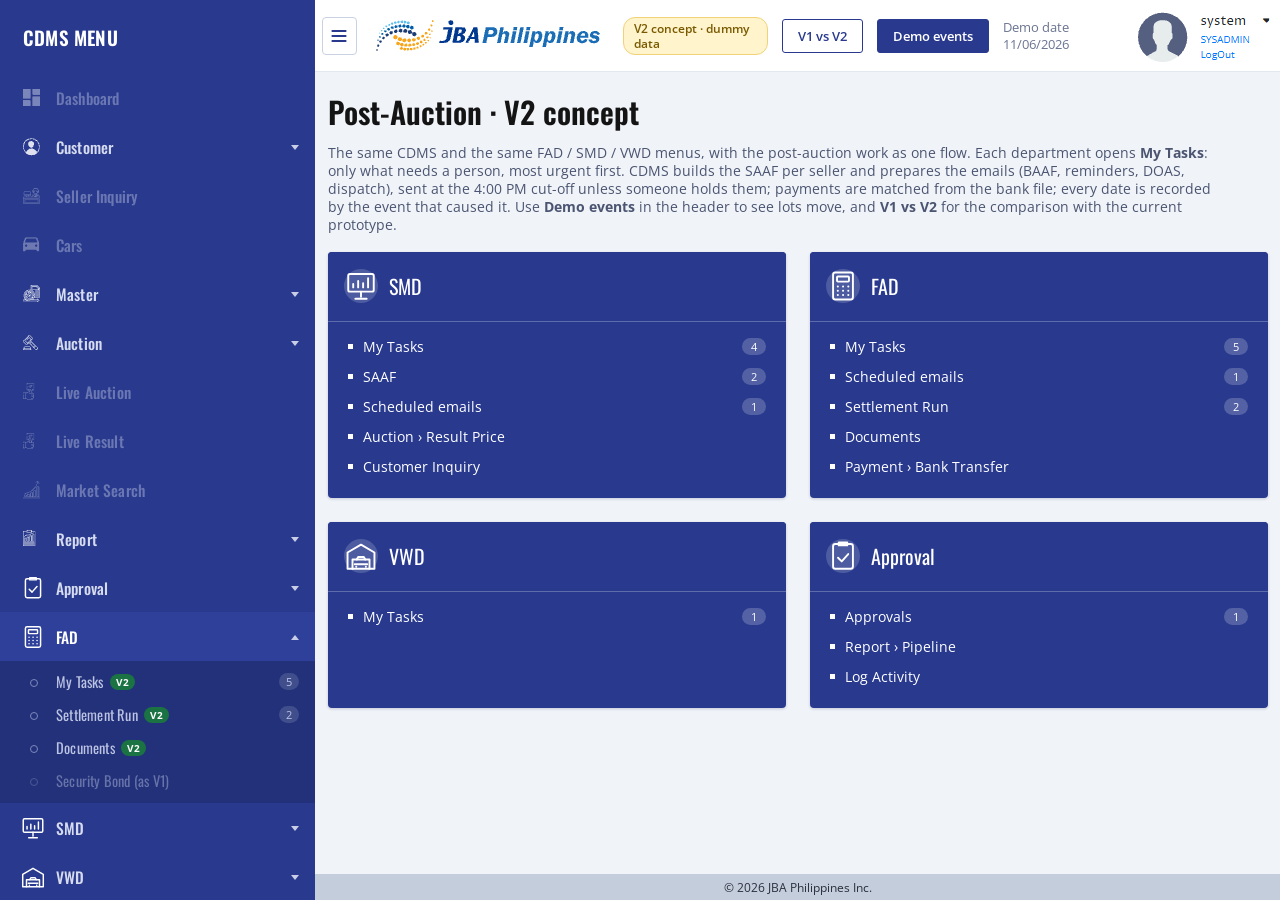
==== commit 17027655: "feat(v2-concept): build the SAAF per auction per seller and record seller paperwork in CDMS Sellers " ====
--- a/v2-concept/index.html
+++ b/v2-concept/index.html
@@ -38,7 +38,12 @@
 .demo-btns{display:grid;gap:8px}.demo-btns .btn{justify-content:flex-start}
 .top a.btn{text-decoration:none}
 .top .demo-date{font-size:12.5px;color:var(--faint)}
-.mail-b .apv{display:inline-block;background:var(--ok);color:#fff;border-radius:3px;padding:6px 14px;font-weight:600;margin:4px 0 8px}
+.saaf{border:1px solid #c9cfdd;background:#fff;padding:12px;font-size:12px;color:#1d2440}
+.saaf h3{margin:0 0 8px;text-align:center;font-size:14px;letter-spacing:.3px}
+.saaf table{width:100%;border-collapse:collapse}.saaf th,.saaf td{border:1px solid #c9cfdd;padding:3px 5px;height:auto}
+.saaf th{background:#f3f5fa;color:#1d2440;font-size:11px;font-weight:600;text-align:left}.saaf .fine{font-size:10.5px;text-align:center;margin:10px 0 18px;line-height:1.4}
+.saaf .sig{display:grid;grid-template-columns:repeat(3,1fr);gap:16px;text-align:center;font-size:10.5px}.saaf .sig div{border-top:1px solid #1d2440;padding-top:4px}
+.saaf .qr{float:right;border:1px dashed #8a93ad;padding:4px 6px;font-size:10px;color:#55607e}
 @media (max-width:1100px){.tracks,.two{grid-template-columns:1fr}.kpis.v2{grid-template-columns:repeat(2,minmax(0,1fr))}}
 @media (max-width:768px){.top .demo-date,.top a.btn{display:none}.top [data-open=demo]{padding:0 10px}}
 @media (max-width:480px){.top .proto-tag{display:none}}
@@ -102,8 +107,8 @@
   TFS:{release:'buyer_payment',doas:'none',fee:500},ORICO:{release:'doas',doas:'jbap',fee:500}};
 const SELLER_CODES=Object.keys(SELLERS);
 const RELEASE_TXT={seller_ack:'after Seller Acknowledgement',buyer_payment:'after Buyer Payment',doas:'after Buyer Payment + signed DOAS'};
-const SRC={auto:'Auto',link:'Via link',click:'1-click',scan:'Scan',manual:'Typed (correction)'};
-const EV={sold:'Sold at auction',kyc:'KYC approved',saaf_sent:'SAAF sent',saaf_ok:'Seller approved SAAF',rebate:'Rebate decided',
+const SRC={auto:'Auto',click:'1-click',scan:'Scan',manual:'Typed (correction)'};
+const EV={sold:'Sold at auction',kyc:'KYC approved',saaf_sent:'SAAF sent to seller',saaf_ok:'Seller signed SAAF',rebate:'Rebate decided',
   baaf:'Awarded (BAAF sent)',paid:'Buyer paid',seller_paid:'Payment to seller',comm_billed:'Commission billed',seller_ack:'Seller acknowledged',
   doas_sent:'DOAS sent for signing',doas_back:'Signed DOAS received',docs_in:'Documents from seller',docs_out:'Documents to buyer',
   dispatch:'Dispatch notice sent',release:'Unit released'};
@@ -111,26 +116,30 @@
 
 /* ===== Dummy data (anonymised) ===== */
 const BUYERS={D9001:'SAMPLE BUYER A',D9002:'SAMPLE BUYER B',D9003:'SAMPLE BUYER C',D9004:'SAMPLE BUYER D',D9005:'SAMPLE BUYER E',D9006:'SAMPLE BUYER F'};
-const E=(d,src='auto',by)=>({d,src,by:by||({auto:'system',link:'via link',click:'user',scan:'fad.user (scan)',manual:'user'})[src]});
+const E=(d,src='auto',by)=>({d,src,by:by||({auto:'system',click:'user',scan:'fad.user (scan)',manual:'user'})[src]});
 function seed(){
   const L=(id,auc,lot,plate,model,seller,buyer,price,ev,x={})=>Object.assign({id,auc,lot,plate,model,seller,buyer,price,ev},x);
-  const K=d=>E(d,'link','buyer (portal)');
+  const K=d=>E(d,'auto','buyer portal (KYC)');
   const lots=[
     L('L01',231,101,'XAA1001','TOYOTA VIOS 1.3 E','EWB','D9001',420000,{sold:E('2026-11-02')}),
     L('L02',231,102,'XAA1002','MITSUBISHI MIRAGE G4','SBC','D9002',385000,{sold:E('2026-11-02'),kyc:K('2026-11-02'),saaf_sent:E('2026-11-02')}),
-    L('L03',231,103,'XAA1003','TOYOTA INNOVA 2.8 G','TFS','D9003',1120000,{sold:E('2026-11-02'),kyc:K('2026-11-02'),saaf_sent:E('2026-11-02'),saaf_ok:E('2026-11-03','link','TFS (email link)')},{rebate:{amt:15000,status:'pending',req:'2026-11-04'}}),
-    L('L04',231,104,'XAA1004','HONDA CITY 1.5 S','ORICO','D9001',610000,{sold:E('2026-11-02'),kyc:K('2026-11-02'),saaf_sent:E('2026-11-02'),saaf_ok:E('2026-11-04','link','ORICO (email link)'),baaf:E('2026-11-04')},{pay:'ok'}),
-    L('L05',230,110,'XEW1005','FORD RANGER XLT','EWB','D9004',890000,{sold:E('2026-10-26'),kyc:K('2026-10-26'),saaf_sent:E('2026-10-26'),saaf_ok:E('2026-10-27','link','EWB (email link)'),baaf:E('2026-10-28')}),
-    L('L06',230,111,'XAA1006','NISSAN ALMERA 1.5','SBC','D9002',455000,{sold:E('2026-10-26'),kyc:K('2026-10-27'),saaf_sent:E('2026-10-27'),saaf_ok:E('2026-10-30','link','SBC (email link)'),baaf:E('2026-11-03')},{pay:'short'}),
-    L('L07',230,112,'XAA1007','TOYOTA FORTUNER 2.4 G','TFS','D9005',1350000,{sold:E('2026-10-26'),kyc:K('2026-10-26'),saaf_sent:E('2026-10-26'),saaf_ok:E('2026-10-27','link','TFS (email link)'),baaf:E('2026-10-28'),paid:E('2026-10-30','auto','system (bank match)'),dispatch:E('2026-10-30')}),
-    L('L08',230,113,'XAA1008','SUZUKI ERTIGA GL','ORICO','D9006',640000,{sold:E('2026-10-26'),kyc:K('2026-10-26'),saaf_sent:E('2026-10-26'),saaf_ok:E('2026-10-26','link','ORICO (email link)'),baaf:E('2026-10-26'),paid:E('2026-10-28','auto','system (bank match)'),doas_sent:E('2026-10-28'),seller_paid:E('2026-11-03','click','fad.manager'),comm_billed:E('2026-11-03')}),
-    L('L09',229,120,'XAA1009','HYUNDAI ACCENT 1.6','SBC','D9003',398000,{sold:E('2026-10-19'),kyc:K('2026-10-19'),saaf_sent:E('2026-10-19'),saaf_ok:E('2026-10-20','link','SBC (email link)'),baaf:E('2026-10-21'),paid:E('2026-10-26','auto','system (bank match)'),doas_sent:E('2026-10-26'),doas_back:E('2026-10-28','scan'),seller_paid:E('2026-10-28','click','fad.manager'),comm_billed:E('2026-10-28'),seller_ack:E('2026-10-29','link','SBC (email link)'),dispatch:E('2026-10-29'),release:E('2026-11-02','click','vwd.user'),docs_in:E('2026-11-04','scan')}),
-    L('L10',229,121,'XAA1010','TOYOTA WIGO 1.0 G','TFS','D9004',345000,{sold:E('2026-10-19'),kyc:K('2026-10-19'),saaf_sent:E('2026-10-19'),saaf_ok:E('2026-10-19','link','TFS (email link)'),baaf:E('2026-10-20'),paid:E('2026-10-21','auto','system (bank match)'),dispatch:E('2026-10-21'),seller_paid:E('2026-10-23','click','fad.manager'),comm_billed:E('2026-10-23'),release:E('2026-10-23','click','vwd.user'),seller_ack:E('2026-10-26','link','TFS (email link)'),docs_in:E('2026-10-27','scan'),docs_out:E('2026-10-28','click','fad.user')}),
+    L('L03',231,103,'XAA1003','TOYOTA INNOVA 2.8 G','TFS','D9003',1120000,{sold:E('2026-11-02'),kyc:K('2026-11-02'),saaf_sent:E('2026-11-02'),saaf_ok:E('2026-11-03','click','smd.user (signed SAAF)')},{rebate:{amt:15000,status:'pending',req:'2026-11-04'}}),
+    L('L04',231,104,'XAA1004','HONDA CITY 1.5 S','ORICO','D9001',610000,{sold:E('2026-11-02'),kyc:K('2026-11-02'),saaf_sent:E('2026-11-02'),saaf_ok:E('2026-11-04','click','smd.user (signed SAAF)'),baaf:E('2026-11-04')},{pay:'ok'}),
+    L('L05',230,110,'XEW1005','FORD RANGER XLT','EWB','D9004',890000,{sold:E('2026-10-26'),kyc:K('2026-10-26'),saaf_sent:E('2026-10-26'),saaf_ok:E('2026-10-27','click','smd.user (signed SAAF)'),baaf:E('2026-10-28')}),
+    L('L06',230,111,'XAA1006','NISSAN ALMERA 1.5','SBC','D9002',455000,{sold:E('2026-10-26'),kyc:K('2026-10-27'),saaf_sent:E('2026-10-27'),saaf_ok:E('2026-10-30','click','smd.user (signed SAAF)'),baaf:E('2026-11-03')},{pay:'short'}),
+    L('L07',230,112,'XAA1007','TOYOTA FORTUNER 2.4 G','TFS','D9005',1350000,{sold:E('2026-10-26'),kyc:K('2026-10-26'),saaf_sent:E('2026-10-26'),saaf_ok:E('2026-10-27','click','smd.user (signed SAAF)'),baaf:E('2026-10-28'),paid:E('2026-10-30','auto','system (bank match)'),dispatch:E('2026-10-30')}),
+    L('L08',230,113,'XAA1008','SUZUKI ERTIGA GL','ORICO','D9006',640000,{sold:E('2026-10-26'),kyc:K('2026-10-26'),saaf_sent:E('2026-10-26'),saaf_ok:E('2026-10-26','click','smd.user (signed SAAF)'),baaf:E('2026-10-26'),paid:E('2026-10-28','auto','system (bank match)'),doas_sent:E('2026-10-28'),seller_paid:E('2026-11-03','click','fad.manager'),comm_billed:E('2026-11-03')}),
+    L('L09',229,120,'XAA1009','HYUNDAI ACCENT 1.6','SBC','D9003',398000,{sold:E('2026-10-19'),kyc:K('2026-10-19'),saaf_sent:E('2026-10-19'),saaf_ok:E('2026-10-20','click','smd.user (signed SAAF)'),baaf:E('2026-10-21'),paid:E('2026-10-26','auto','system (bank match)'),doas_sent:E('2026-10-26'),doas_back:E('2026-10-28','scan'),seller_paid:E('2026-10-28','click','fad.manager'),comm_billed:E('2026-10-28'),seller_ack:E('2026-10-29','click','fad.user'),dispatch:E('2026-10-29'),release:E('2026-11-02','click','vwd.user'),docs_in:E('2026-11-04','scan')}),
+    L('L10',229,121,'XAA1010','TOYOTA WIGO 1.0 G','TFS','D9004',345000,{sold:E('2026-10-19'),kyc:K('2026-10-19'),saaf_sent:E('2026-10-19'),saaf_ok:E('2026-10-19','click','smd.user (signed SAAF)'),baaf:E('2026-10-20'),paid:E('2026-10-21','auto','system (bank match)'),dispatch:E('2026-10-21'),seller_paid:E('2026-10-23','click','fad.manager'),comm_billed:E('2026-10-23'),release:E('2026-10-23','click','vwd.user'),seller_ack:E('2026-10-26','click','fad.user'),docs_in:E('2026-10-27','scan'),docs_out:E('2026-10-28','click','fad.user')}),
     L('L11',231,105,'XEW1011','TOYOTA HILUX 2.4 E','EWB','D9006',980000,{sold:E('2026-11-03'),kyc:K('2026-11-05')}),
-    L('L12',230,114,'XEW1012','MITSUBISHI MONTERO GLS','EWB','D9001',1240000,{sold:E('2026-10-26'),kyc:K('2026-10-26'),saaf_sent:E('2026-10-26'),saaf_ok:E('2026-10-28','link','EWB (email link)'),baaf:E('2026-10-29'),paid:E('2026-11-04','auto','system (bank match)'),doas_sent:E('2026-11-04')}),
-    L('L13',229,122,'XAA1013','ISUZU D-MAX LS','SBC','D9005',760000,{sold:E('2026-10-19'),kyc:K('2026-10-19'),saaf_sent:E('2026-10-19'),saaf_ok:E('2026-10-20','link','SBC (email link)'),baaf:E('2026-10-21')},{cancel:{d:'2026-10-28',fee:10000,waived:false,feePaid:null},pay:'fee'}),
-    L('L14',231,106,'XAA1014','KIA PICANTO 1.2 EX','ORICO','D9005',330000,{sold:E('2026-11-03'),kyc:K('2026-11-03'),saaf_sent:E('2026-11-03'),saaf_ok:E('2026-11-04','link','ORICO (email link)'),baaf:E('2026-11-05')},{pay:'ok'})];
-  return {today:'2026-11-06',lots,exceptions:[],feed:[],imports:[],outbox:[],obSeq:1,
+    L('L12',230,114,'XEW1012','MITSUBISHI MONTERO GLS','EWB','D9001',1240000,{sold:E('2026-10-26'),kyc:K('2026-10-26'),saaf_sent:E('2026-10-26'),saaf_ok:E('2026-10-28','click','smd.user (signed SAAF)'),baaf:E('2026-10-29'),paid:E('2026-11-04','auto','system (bank match)'),doas_sent:E('2026-11-04')}),
+    L('L13',229,122,'XAA1013','ISUZU D-MAX LS','SBC','D9005',760000,{sold:E('2026-10-19'),kyc:K('2026-10-19'),saaf_sent:E('2026-10-19'),saaf_ok:E('2026-10-20','click','smd.user (signed SAAF)'),baaf:E('2026-10-21')},{cancel:{d:'2026-10-28',fee:10000,waived:false,feePaid:null},pay:'fee'}),
+    L('L14',231,106,'XAA1014','KIA PICANTO 1.2 EX','ORICO','D9005',330000,{sold:E('2026-11-03'),kyc:K('2026-11-03'),saaf_sent:E('2026-11-03'),saaf_ok:E('2026-11-04','click','smd.user (signed SAAF)'),baaf:E('2026-11-05')},{pay:'ok'})];
+  /* SAAF = one printed form per auction per seller (as today); seeded from the lots already sent */
+  const saafs=[],g={};lots.filter(l=>l.ev.saaf_sent).forEach(l=>{const k=`${l.auc}|${l.seller}|${l.ev.saaf_sent.d}`;
+    if(!g[k]){g[k]={id:saafs.length+1,auc:l.auc,seller:l.seller,lots:[],status:'sent',created:l.ev.saaf_sent.d,sent:l.ev.saaf_sent.d};saafs.push(g[k])}g[k].lots.push(l.id)});
+  saafs.forEach(f=>{const L=f.lots.map(id=>lots.find(l=>l.id===id));if(L.every(l=>l.ev.saaf_ok)){f.status='signed';f.signed=L.map(l=>l.ev.saaf_ok.d).sort().pop()}});
+  return {today:'2026-11-06',lots,saafs,exceptions:[],feed:[],imports:[],outbox:[],obSeq:1,
     approvals:[{id:1,type:'Rebate',lot:'L03',detail:'Rebate 15,000.00 requested by SMD',role:'President',status:'pending',req:'2026-11-04'}],seq:2};
 }
 let S=seed();
@@ -139,7 +148,7 @@
 const label=l=>`A${l.auc} Lot ${l.lot}`;
 let toastQ=[];
 const USER={SMD:'smd.user',FAD:'fad.user',VWD:'vwd.user',Approval:'president',Auction:'smd.user',Payment:'fad.user'};
-function log(msg,src='auto',mod='System',l=null,user){S.feed.unshift({d:S.today,msg,src,mod,rec:l?`${label(l)} · ${l.plate}`:'',user:user||(src==='auto'?'system':src==='link'?'external (email link)':USER[mod]||'user')});toastQ.push(msg)}
+function log(msg,src='auto',mod='System',l=null,user){S.feed.unshift({d:S.today,msg,src,mod,rec:l?`${label(l)} · ${l.plate}`:'',user:user||(src==='auto'?'system':USER[mod]||'user')});toastQ.push(msg)}
 
 /* ===== Lot rules ===== */
 const deadline=l=>l.ev.baaf?(l.deadlineOverride||addWD(l.ev.baaf.d,3)):null;
@@ -155,7 +164,7 @@
 function stage(l){
   if(l.cancel)return {k:'cancelled',t:closed(l)?'Cancelled':'Cancelled · fee unpaid',c:closed(l)?'ns':'cx'};
   if(!l.ev.kyc)return {k:'kyc',t:'Waiting KYC',c:'ns'};
-  if(!l.ev.saaf_ok)return {k:'saaf',t:'Waiting seller (SAAF)',c:'ns'};
+  if(!l.ev.saaf_ok)return l.saafDeclined?{k:'saaf',t:'Seller declined (SAAF)',c:'cx'}:{k:'saaf',t:l.ev.saaf_sent?'Waiting signed SAAF':'SAAF to send',c:'ns'};
   if(!l.ev.baaf)return {k:'award',t:rebateDone(l)?'Pending Awarding':'Pending Awarding · rebate',c:'up'};
   if(!l.ev.paid)return S.today>deadline(l)?{k:'pay',t:'Unpaid · overdue',c:'cx'}:{k:'pay',t:'Unpaid',c:'up'};
   if(closed(l))return {k:'closed',t:'Complete',c:'sold'};
@@ -165,7 +174,7 @@
 }
 
 /* ===== Scheduled emails: built automatically, sent at the daily cut-off unless held ===== */
-const KIND={SAAF:{t:'SAAF',dept:'SMD',ev:'saaf_sent'},BAAF:{t:'BAAF (awarding)',dept:'FAD',ev:'baaf'},REMIND:{t:'Payment reminder',dept:'SMD',ev:null},
+const KIND={BAAF:{t:'BAAF (awarding)',dept:'FAD',ev:'baaf'},REMIND:{t:'Payment reminder',dept:'SMD',ev:null},
   DOAS:{t:'DOAS for signature',dept:'FAD',ev:'doas_sent'},DISPATCH:{t:'Vehicle dispatch notice',dept:'FAD',ev:'dispatch'}};
 const REBATE_HOLD='Rebate waiting for the President';
 const ob=(l,k)=>S.outbox.find(o=>o.lot===l.id&&o.kind===k&&o.status!=='dropped');
@@ -180,7 +189,7 @@
       if(l.cancel||(o.kind==='REMIND'&&e.paid)){o.status='dropped';return}
       if(o.kind==='BAAF'){if(!rebateDone(l)){o.status='held';o.hold=REBATE_HOLD}else if(o.hold===REBATE_HOLD){o.status='scheduled';o.hold=null}}});
     if(l.cancel)continue;
-    if(e.kyc&&!e.saaf_sent)schedule(l,'SAAF');
+    if(e.kyc&&!e.saaf_sent&&!saafOf(l))addToSaaf(l);
     if(e.saaf_ok&&!e.baaf)schedule(l,'BAAF',rebateDone(l)?null:REBATE_HOLD);
     if(e.baaf&&!e.paid&&addWD(S.today,1)===deadline(l)&&l.reminded!==S.today)schedule(l,'REMIND');
     if(e.paid&&s.doas!=='none'&&!e.doas_sent)schedule(l,'DOAS');
@@ -189,31 +198,45 @@
 }
 function mailOf(o){const l=lot(o.lot),b=BUYERS[l.buyer],m=money(l),buyerMail=`${l.buyer.toLowerCase()}@example.com`;
   const unit=`<div class="utbl"><table><tr><th>Seller</th><th>Auction</th><th>Lot</th><th>Make/Model</th><th>Plate Number</th></tr><tr><td>${l.seller}</td><td>${l.auc}</td><td>${l.lot}</td><td>${esc(l.model)}</td><td>${l.plate}</td></tr></table></div>`;
-  const M={SAAF:{from:'sales@jbap.com.ph',to:`${l.seller.toLowerCase()}@example.com`,cc:'finance@jbap.com.ph',sub:`JBAP SELLER AWARDING ACKNOWLEDGEMENT - A${l.auc} - ${l.seller}`,
-      body:`<p>Dear ${l.seller},</p><p>Please confirm the awarding of the unit below at ${peso(l.price)}.</p>${unit}<span class="apv">Approve awarding</span><p>One click records your approval in CDMS. Reply to this email if you do not approve.</p>`},
-    BAAF:{from:'finance@jbap.com.ph',to:buyerMail,cc:'sales@jbap.com.ph',sub:`JBAP AWARDING - ${b}`,
+  const M={BAAF:{from:'finance@jbap.com.ph',to:buyerMail,cc:'sales@jbap.com.ph',sub:`JBAP AWARDING - ${b}`,
       body:`<p>Dear ${b},</p><p>Congratulations, you are awarded the unit below. Amount due: <b>${peso(m.buyer)}</b> (awarded price ${peso(l.price)} + transfer fee ${peso(m.fee)}${m.reb?` − rebate ${peso(m.reb)}`:''}).</p>${unit}<p>Please pay by <b>${fmt(addWD(S.today,3))}</b> with reference <b>${l.buyer}-A${l.auc}-${l.lot}</b> so we can match your payment automatically.</p>`},
     REMIND:{from:'finance@jbap.com.ph',to:buyerMail,cc:'sales@jbap.com.ph',sub:`JBAP PAYMENT REMINDER - ${b}`,body:`<p>Dear ${b},</p><p>This is a reminder that payment of <b>${peso(m.buyer)}</b> for the unit below is due on <b>${fmt(deadline(l))}</b>. After that date the sale may be cancelled with a cancellation fee of 10,000.00.</p>${unit}`},
     DOAS:{from:'finance@jbap.com.ph',to:buyerMail,cc:'sales@jbap.com.ph',sub:SELLERS[l.seller].doas==='branch'?`EWB DOAS SIGNING NOTICE - ${b}`:`JBAP DOAS FOR SIGNATURE - ${b}`,body:`<p>Dear ${b},</p><p>${SELLERS[l.seller].doas==='branch'?'Please sign the Deed of Absolute Sale at the EWB branch for the unit below.':'Please visit JBAP to sign the Deed of Absolute Sale for the unit below.'}</p>${unit}`},
     DISPATCH:{from:'finance@jbap.com.ph',to:buyerMail,cc:'sales@jbap.com.ph, vwd@example.com',sub:`JBAP VEHICLE DISPATCH - ${b}`,body:`<p>Dear ${b},</p><p>Your unit is ready for pull-out. Please pull it out by <b>${fmt(addWD(S.today,3))}</b>. After that, a storage fee of 500.00 per day applies.</p>${unit}`}}[o.kind];
   return `<div class="mail"><div class="mail-h"><b>From</b><span>${M.from}</span><b>To</b><span>${M.to}</span><b>Cc</b><span>${M.cc}</span><b>Subject</b><span>${esc(M.sub)}</span></div><div class="mail-b">${M.body}</div></div>`}
 
+/* ===== SAAF: one form per auction per seller. CDMS builds it; signatures stay on paper; SMD records sent / signed ===== */
+const saafOf=l=>S.saafs.find(f=>f.lots.includes(l.id));
+const saafName=f=>`A${f.auc} · ${f.seller}`;
+const saafLots=f=>f.lots.map(lot);
+const nLots=n=>`${n} lot${n===1?'':'s'}`;
+function addToSaaf(l){let f=S.saafs.find(f=>f.auc===l.auc&&f.seller===l.seller&&f.status==='ready');
+  if(!f){f={id:S.saafs.length+1,auc:l.auc,seller:l.seller,lots:[],status:'ready',created:S.today};S.saafs.push(f)}f.lots.push(l.id)}
+const SAAF_ST={ready:['To print & send','up'],sent:['Waiting signed copy','up'],signed:['Signed','sold']};
+const saafActs=f=>f.status==='ready'?[['Print SAAF','saafPrint','ol',f.id],['Mark sent to seller','saafSent','pr',f.id]]:f.status==='sent'?[['Print SAAF','saafPrint','gh',f.id],['Record signed SAAF','saafSigned','pr',f.id]]:[['View SAAF','saafPrint','gh',f.id]];
+
 /* ===== Tasks per department (only work that needs a person) ===== */
 function tasks(){const T=[],W=[],t=S.today;
   for(const l of S.lots){const e=l.ev,s=SELLERS[l.seller];
     if(l.cancel){if(!closed(l))W.push({dept:'FAD',who:'Buyer',l,txt:`Cancellation fee ${peso(l.cancel.fee)} billed ${fmt(l.cancel.d)}; matched from the bank file when paid`});continue}
     if(!e.kyc){const n=wdBetween(e.sold.d,t);if(n>=2)T.push({dept:'SMD',sev:'med',l,title:'Buyer KYC still missing',m:`${n} working days since the sale; automatic reminders got no response`,due:addWD(e.sold.d,2),acts:[['Remind buyer','remindKyc','ol']]});else W.push({dept:'SMD',who:'Buyer',l,txt:'KYC in the buyer portal'});continue}
-    if(e.saaf_sent&&!e.saaf_ok){const n=wdBetween(e.saaf_sent.d,t);if(n>=2)T.push({dept:'SMD',sev:'med',l,title:`${l.seller} has not approved the SAAF`,m:`Sent ${fmt(e.saaf_sent.d)}, ${n} working days ago`,due:addWD(e.saaf_sent.d,2),acts:[['Nudge seller','nudge','ol'],['Record approval','saafManual','gh']]});else W.push({dept:'SMD',who:l.seller,l,txt:'SAAF approval (link in the email)'});continue}
-    if(!e.saaf_sent){W.push({dept:'SMD',who:'Scheduled send',l,txt:`SAAF goes out at the ${CUTOFF} send`});continue}
+    if(!e.saaf_ok){if(l.saafDeclined)T.push({dept:'SMD',sev:'high',l,title:`${l.seller} did not sign for this lot on the SAAF`,m:`Recorded ${fmt(l.saafDeclined)}. Cancel the sale, or record the approval if the seller agrees later`,due:null,acts:[['Cancel sale','cancel','dg'],['Record approval','saafManual','gh']]});
+      else if(e.saaf_sent)W.push({dept:'SMD',who:l.seller,l,saaf:1,txt:`Signed SAAF ${saafName(saafOf(l))} (SMD records it when the form comes back)`});continue}
     if(!e.baaf){if(!rebateDone(l))W.push({dept:'FAD',who:'President',l,txt:'Rebate decision; the BAAF is held until then'});else W.push({dept:'FAD',who:'Scheduled send',l,txt:`BAAF goes out at the ${CUTOFF} send`});continue}
     if(!e.paid){const dl=deadline(l);if(t>dl)T.push({dept:'SMD',sev:'high',l,title:'Unpaid after the deadline',m:`Deadline ${fmt(dl)}; the reminder was sent automatically`,due:dl,acts:[['Cancel sale','cancel','dg'],['Request +2 days','extend','ol']]});else W.push({dept:'SMD',who:'Buyer',l,txt:`Payment, deadline ${fmt(dl)}`});continue}
-    if(e.seller_paid&&!e.seller_ack)W.push({dept:'FAD',who:l.seller,l,txt:'Seller acknowledgement (link in the payment email)'});
-    if(e.doas_sent&&!e.doas_back){if(s.doas==='jbap')T.push({dept:'FAD',sev:'low',l,title:'Signed DOAS: scan on receipt',m:`DOAS emailed ${fmt(e.doas_sent.d)}; scanning the transmittal QR records the date`,due:null,acts:[['Scan signed DOAS','scanDoas','pr']]});else W.push({dept:'FAD',who:'EWB',l,txt:'DOAS signing at the EWB branch (EWB confirms via link)'})}
+    if(e.seller_paid&&!e.seller_ack)W.push({dept:'FAD',who:l.seller,l,txt:'Signed acknowledgement of payment (FAD records it when it comes back)'});
+    if(e.doas_sent&&!e.doas_back){if(s.doas==='jbap')T.push({dept:'FAD',sev:'low',l,title:'Signed DOAS: scan on receipt',m:`DOAS emailed ${fmt(e.doas_sent.d)}; scanning the transmittal QR records the date`,due:null,acts:[['Scan signed DOAS','scanDoas','pr']]});
+      else T.push({dept:'FAD',sev:'low',l,title:'DOAS signed at the EWB branch: record on confirmation',m:`Signing notice emailed ${fmt(e.doas_sent.d)}; record it when EWB confirms (email or the signed copy)`,due:null,acts:[['Record signed DOAS','doasBranch','pr']]})}
     if(e.seller_paid&&(s.doas==='none'||e.doas_back)&&!e.docs_in)T.push({dept:'FAD',sev:'low',l,title:'Documents from seller: scan on receipt',m:'ORCR / deed package from the seller',due:null,acts:[['Scan documents','scanDocs','pr']]});
     if(e.dispatch&&!e.release){const p=penalty(l),b=releaseBlock(l);T.push({dept:'VWD',sev:p?'high':'med',l,title:p?`Overdue for pull-out · penalty ${peso(p)}`:'Ready for pull-out',m:b?`Blocked: ${b}`:`Pull-out deadline ${fmt(pullDeadline(l))}`,due:pullDeadline(l),acts:[['Release vehicle','release','pr']]})}
     else if(!e.dispatch)W.push({dept:'VWD',who:s.release==='seller_ack'?l.seller:'Buyer',l,txt:`Dispatch ${RELEASE_TXT[s.release]}`});
     if(e.docs_in&&e.release&&!e.docs_out)T.push({dept:'FAD',sev:'low',l,title:'Hand documents to buyer',m:'Unit released; documents are in',due:null,acts:[['Mark handed over','docsOut','pr']]});
   }
+  for(const f of S.saafs){const n=f.lots.length,lt=`${n} lot${n>1?'s':''}`;
+    if(f.status==='ready')T.push({dept:'SMD',sev:'med',l:null,sf:f,title:`SAAF ${saafName(f)} ready to print (${lt})`,m:'Built from the lots with KYC approved. Print, have the Sales & Marketing Head and Finance & Admin Head sign, send to the seller',due:null,acts:saafActs(f)});
+    if(f.status==='sent'){const d=wdBetween(f.sent,t);if(d>=2)T.push({dept:'SMD',sev:'med',l:null,sf:f,title:`Signed SAAF ${saafName(f)} not back yet (${lt})`,m:`Sent ${fmt(f.sent)}, ${d} working days ago`,due:addWD(f.sent,2),acts:[['Remind seller','saafNudge','ol',f.id],['Record signed SAAF','saafSigned','pr',f.id]]})}}
+  const ack={};S.lots.filter(l=>l.ev.seller_paid&&!l.ev.seller_ack&&!l.cancel).forEach(l=>(ack[l.seller]=ack[l.seller]||[]).push(l));
+  for(const[sl,ls] of Object.entries(ack))T.push({dept:'FAD',sev:'low',l:null,sf:{seller:sl},title:`${sl}: acknowledgement of payment not recorded (${ls.length} lot${ls.length>1?'s':''})`,m:'Record it when the seller’s signed acknowledgement comes back',due:null,acts:[['Record acknowledgement','ackRecord','pr',sl]]});
   const run=runLots();
   if(run.length)T.push({dept:'FAD',sev:'med',l:null,title:'Seller settlement run is ready',m:`${run.length} paid lot(s); payable and commission already computed`,due:null,acts:[['Open settlement run','gorun','pr']]});
   for(const x of S.exceptions){const l=lot(x.lot);T.unshift({dept:'FAD',sev:'high',l,title:'Bank payment does not match',m:`Received ${peso(x.amt)}; expected ${peso(money(l).buyer)}`,due:null,acts:[['Accept & match','match','pr'],['Ask buyer for balance','short','ol']]})}
@@ -226,9 +249,26 @@
 const ACT={
   remindKyc:l=>log('KYC reminder emailed to the buyer','click','SMD',l),
   nudge:l=>log(`SAAF reminder resent to ${l.seller}`,'click','SMD',l),
-  saafManual:l=>modal('Record seller approval',`<p>${label(l)} · ${l.plate} · ${l.seller}</p><p class="note" style="padding:0">Only when the seller approved outside the link (reply email, phone). The date is today and the user is recorded.</p>
+  saafManual:l=>modal('Record seller approval',`<p>${label(l)} · ${l.plate} · ${l.seller}</p><p class="note" style="padding:0">Only when the seller agrees after declining on the SAAF (e.g. a signed revised SAAF or a reply email). The date is today and the user is recorded.</p>
     <div class="fld w3"><span class="lbl">Proof / remarks (required)</span><input class="ctl" id="proof" placeholder="e.g. seller replied by email"></div>`,
-    ()=>{const p=$('#proof').value.trim();if(!p)return err('Proof / remarks is required.');l.ev.saaf_ok=E(S.today,'click','smd.user');log(`Seller approval recorded by SMD: ${p}`,'click','SMD',l)},'Record approval','pr'),
+    ()=>{const p=$('#proof').value.trim();if(!p)return err('Proof / remarks is required.');l.ev.saaf_ok=E(S.today,'click','smd.user');delete l.saafDeclined;log(`Seller approval recorded by SMD: ${p}`,'click','SMD',l)},'Record approval','pr'),
+  saafPrint:(_,id)=>{const f=S.saafs.find(f=>f.id===+id);modal(`SAAF ${saafName(f)} · print preview`,saafForm(f)+`<p class="note" style="padding:8px 0 0">Same layout as the printed SAAF used today. CDMS fills it from the lots with KYC approved, so nothing is typed. The internal signatures (Sales &amp; Marketing Head, Finance &amp; Admin Head) and the seller’s signature stay on paper, as today; CDMS only records when the form is sent and when it comes back signed.</p>`,
+    f.status==='ready'?()=>{log(`SAAF ${saafName(f)} printed (${nLots(f.lots.length)})`,'click','SMD')}:null,'Print','pr')},
+  saafSent:(_,id)=>{const f=S.saafs.find(f=>f.id===+id);f.status='sent';f.sent=S.today;saafLots(f).forEach(l=>{l.ev.saaf_sent=E(S.today,'click','smd.user')});log(`SAAF ${saafName(f)} sent to the seller (${nLots(f.lots.length)})`,'click','SMD')},
+  saafNudge:(_,id)=>{const f=S.saafs.find(f=>f.id===+id);log(`Reminder emailed to ${f.seller} for the signed SAAF ${saafName(f)}`,'click','SMD')},
+  saafSigned:(_,id)=>{const f=S.saafs.find(f=>f.id===+id),L=saafLots(f).filter(l=>!l.ev.saaf_ok&&!l.cancel);
+    modal(`Record signed SAAF ${saafName(f)}`,`<p class="note" style="padding:0 0 8px">One step for the whole form. Untick a lot only if the seller did not sign for it. The date is today and the user is recorded (Change date on the unit corrects it).</p>
+      <div class="tw"><table><thead><tr>${['Signed','Lot','Plate Number','Make/Model','Winning Bid','Buyer'].map(h=>`<th><span class="hb">${h}</span></th>`).join('')}</tr></thead><tbody>${L.map(l=>`<tr><td class="c"><input type="checkbox" class="sg" value="${l.id}" checked aria-label="Seller signed lot ${l.lot}"></td><td class="c">${l.lot}</td><td>${l.plate}</td><td>${esc(l.model)}</td><td class="r">${peso(l.price)}</td><td>${BUYERS[l.buyer]}</td></tr>`).join('')}</tbody></table></div>
+      <div class="fld w3" style="margin-top:10px"><span class="lbl">Signed copy (scan / photo)</span><input class="ctl" type="file" id="sfile"></div><p class="note" style="padding:4px 0 0">In CDMS the signed copy is required; optional in this demo.</p>`,
+      ()=>{const ok=[...document.querySelectorAll('#modal .sg')].filter(c=>c.checked).map(c=>c.value);
+        L.forEach(l=>{if(ok.includes(l.id)){l.ev.saaf_ok=E(S.today,'click','smd.user (signed SAAF)');delete l.saafDeclined}else{l.saafDeclined=S.today;log(`${l.seller} did not sign for this lot on SAAF ${saafName(f)}`,'click','SMD',l)}});
+        f.status='signed';f.signed=S.today;log(`Signed SAAF ${saafName(f)} recorded: ${ok.length} of ${L.length} lots signed`,'click','SMD')},'Record signed SAAF','pr')},
+  ackRecord:(_,sl)=>{const L=S.lots.filter(l=>l.seller===sl&&l.ev.seller_paid&&!l.ev.seller_ack&&!l.cancel);
+    modal(`Record acknowledgement · ${sl}`,`<p class="note" style="padding:0 0 8px">Replaces typing the date in FAD › Seller Acknowledgement. Tick the lots on the signed acknowledgement the seller sent back.</p>
+      <div class="tw"><table><thead><tr>${['Received','Auction','Lot','Plate Number','Payment to Seller'].map(h=>`<th><span class="hb">${h}</span></th>`).join('')}</tr></thead><tbody>${L.map(l=>`<tr><td class="c"><input type="checkbox" class="ak" value="${l.id}" checked aria-label="Acknowledged lot ${l.lot}"></td><td class="c">${l.auc}</td><td class="c">${l.lot}</td><td>${l.plate}</td><td class="c">${fmt(l.ev.seller_paid.d)}</td></tr>`).join('')}</tbody></table></div>`,
+      ()=>{const ok=[...document.querySelectorAll('#modal .ak')].filter(c=>c.checked).map(c=>c.value);if(!ok.length)return err('Tick at least one lot.');
+        L.filter(l=>ok.includes(l.id)).forEach(l=>{l.ev.seller_ack=E(S.today,'click','fad.user');log(`${sl} acknowledgement of payment recorded`,'click','FAD',l)})},'Record acknowledgement','pr')},
+  doasBranch:l=>{l.ev.doas_back=E(S.today,'click','fad.user');log('DOAS signed at the EWB branch: recorded on EWB’s confirmation','click','FAD',l)},
   cancel:l=>modal('Cancel sale',`<p>${label(l)} · ${l.plate} · ${esc(l.model)} · ${BUYERS[l.buyer]}</p>
     <div class="fgrid"><div class="fld"><span class="lbl">Date Cancelled</span><input class="ctl" value="${fmt(S.today)}" readonly></div>
     <div class="fld"><span class="lbl">Cancellation fee</span><input class="ctl" value="10,000.00" readonly></div></div>
@@ -257,7 +297,7 @@
     <p class="note" style="padding:8px 0 0">As in V1 the President decides in Approval. New: the BAAF already scheduled for this lot is held automatically until the decision.</p>`,
     ()=>{const v=+$('#reb').value;if(!(v>0)||v>l.price)return err('Type an amount above 0 and not above the result price.');l.rebate={amt:v,status:'pending',req:S.today};
       S.approvals.push({id:S.seq++,type:'Rebate',lot:l.id,detail:`Rebate ${peso(v)} requested by SMD`,role:'President',status:'pending',req:S.today});log(`Rebate ${peso(v)} requested`,'click','Auction',l)},'Send for approval','pr'),
-  runApprove:()=>{const R=runLots();R.forEach(l=>{l.ev.seller_paid=E(S.today,'click','fad.manager')});log(`Settlement run approved: ${R.length} lot(s) paid; acknowledgement links emailed to the sellers`,'click','FAD',null,'fad.manager')},
+  runApprove:()=>{const R=runLots();R.forEach(l=>{l.ev.seller_paid=E(S.today,'click','fad.manager')});log(`Settlement run approved: ${R.length} lot(s) paid; payment advice emailed to the sellers (FAD records each signed acknowledgement)`,'click','FAD',null,'fad.manager')},
   changeDate:l=>{const keys=ORDER.filter(k=>l.ev[k]);modal('Change date',`<p>${label(l)} · ${l.plate}</p><p class="note" style="padding:0">For corrections only (same as V1 › Document Monitoring › Change date). The old and new date and the reason are logged.</p>
     <div class="fgrid"><div class="fld"><span class="lbl">Field</span><select class="ctl" id="cf">${keys.map(k=>`<option value="${k}">${EV[k]} (${fmt(l.ev[k].d)})</option>`).join('')}</select></div>
     <div class="fld"><span class="lbl">New date</span><input class="ctl" type="date" id="cd" max="${S.today}"></div><div class="fld w3"><span class="lbl">Reason (required)</span><input class="ctl" id="cr"></div></div>`,
@@ -287,12 +327,10 @@
       if(l.pay==='ok'){l.ev.paid=E(S.today,'auto','system (bank match)');rows.push([l,money(l).buyer,'Matched']);log('Buyer payment matched from the bank file','auto','Payment',l)}
       else if(l.pay==='short'&&!S.exceptions.some(x=>x.lot===l.id)){const a=money(l).buyer-5000;S.exceptions.push({lot:l.id,amt:a});rows.push([l,a,'Short: sent to FAD › My Tasks']);log('Payment short by 5,000.00; sent to FAD › My Tasks','auto','Payment',l)}}
     S.imports.unshift({d:S.today,file:`BANK_${S.today.replace(/-/g,'')}.csv`,rows});if(!rows.length)log('Bank file imported: nothing new to match','auto','Payment')},
-  seller:()=>{const l=S.lots.find(l=>!l.cancel&&l.ev.saaf_sent&&!l.ev.saaf_ok)||S.lots.find(l=>l.ev.seller_paid&&!l.ev.seller_ack)||S.lots.find(l=>SELLERS[l.seller].doas==='branch'&&l.ev.doas_sent&&!l.ev.doas_back);
-    if(!l)return log('No email is waiting for a seller');
-    if(!l.ev.saaf_ok){l.ev.saaf_ok=E(S.today,'link',`${l.seller} (email link)`);log(`${l.seller} approved the SAAF from the email`,'link','SMD',l)}
-    else if(!l.ev.seller_ack&&l.ev.seller_paid){l.ev.seller_ack=E(S.today,'link',`${l.seller} (email link)`);log(`${l.seller} acknowledged the payment from the email`,'link','FAD',l)}
-    else{l.ev.doas_back=E(S.today,'link','EWB (email link)');log('EWB confirmed the DOAS was signed at the branch','link','FAD',l)}},
-  kyc:()=>{const l=S.lots.find(l=>!l.ev.kyc);if(!l)return log('No buyer is waiting for KYC');l.ev.kyc=E(S.today,'link','buyer (portal)');log('Buyer finished KYC in the portal','link','Customer',l)},
+  seller:()=>{const f=S.saafs.find(f=>f.status==='sent');if(!f)return log('No SAAF is out with a seller. Mark one as sent first (SMD › SAAF).');
+    saafLots(f).filter(l=>!l.ev.saaf_ok&&!l.cancel).forEach(l=>{l.ev.saaf_ok=E(S.today,'click','smd.user (signed SAAF)')});f.status='signed';f.signed=S.today;
+    log(`Signed SAAF ${saafName(f)} came back; SMD recorded it (all lots signed)`,'click','SMD')},
+  kyc:()=>{const l=S.lots.find(l=>!l.ev.kyc);if(!l)return log('No buyer is waiting for KYC');l.ev.kyc=E(S.today,'auto','buyer portal (KYC)');log('Buyer finished KYC in the buyer portal','auto','Customer',l)},
   cutoff:()=>{const n=S.outbox.filter(o=>o.status==='scheduled').length;cutoff();if(!n)log(`${CUTOFF} send: nothing scheduled`)},
   day:()=>{cutoff();S.today=addWD(S.today,1);log(`New working day: ${fmt(S.today)}`)},
   reset:()=>{S=seed();for(const k in UI)delete UI[k];runAuto();S.feed=[];toastQ=[]}
@@ -312,14 +350,14 @@
   const pg=`<div class="pg"><span>Showing ${n?u.page*u.size+1:0} to ${Math.min(n,(u.page+1)*u.size)} of ${n} entries</span><div class="pgr"><button type="button" class="pb" data-lpage="${id}:${u.page-1}" ${u.page?'':'disabled'}>Previous</button>${Array.from({length:pages},(_,i)=>`<button type="button" class="pb ${i===u.page?'is-active':''}" data-lpage="${id}:${i}">${i+1}</button>`).join('')}<button type="button" class="pb" data-lpage="${id}:${u.page+1}" ${u.page<pages-1?'':'disabled'}>Next</button></div></div>`;
   return fc+`<section class="card"><div class="card-h"><div class="ico">${IC.table}</div>${title}<span class="bdg">${n}</span></div><div class="tb"><span>Show<select data-lsize="${id}">${[10,15,25,50].map(s=>`<option ${s===u.size?'selected':''}>${s}</option>`).join('')}</select>entries</span>${tb}</div>${body}${pg}</section>`}
 const C=(h,r,o={})=>Object.assign({h,r},o);
-const lotOf=r=>('l' in r)?r.l:(typeof r.lot==='string'?lot(r.lot):r);
+const lotOf=r=>('l' in r)?(r.l||r.sf||null):(typeof r.lot==='string'?lot(r.lot):r);
 const F={auc:{key:'auc',label:'Auction No.',get:r=>lotOf(r)?.auc},seller:{key:'seller',label:'Seller',type:'select',options:SELLER_CODES,get:r=>lotOf(r)?.seller},
-  plate:{key:'plate',label:'Plate Number',get:r=>lotOf(r)?.plate},cust:{key:'cust',label:'Customer Name / Buyer ID',get:r=>{const l=lotOf(r);return l?`${BUYERS[l.buyer]} ${l.buyer}`:''}}};
+  plate:{key:'plate',label:'Plate Number',get:r=>lotOf(r)?.plate},cust:{key:'cust',label:'Customer Name / Buyer ID',get:r=>{const l=lotOf(r);return l&&l.buyer?`${BUYERS[l.buyer]} ${l.buyer}`:''}}};
 
 /* ===== UI helpers ===== */
 const chip=src=>`<span class="src ${src}">${SRC[src]}</span>`;
-const unitLink=l=>l?`<a class="blink" href="#/unit/${l.id}">${l.plate}</a>`:'';
-const custLink=l=>l?`<a class="blink" href="#/customer/${l.buyer}">${BUYERS[l.buyer]}</a>`:'';
+const unitLink=l=>l&&l.plate?`<a class="blink" href="#/unit/${l.id}">${l.plate}</a>`:'';
+const custLink=l=>l&&l.buyer?`<a class="blink" href="#/customer/${l.buyer}">${BUYERS[l.buyer]}</a>`:'';
 const stHtml=l=>{const s=stage(l);return `<span class="st ${s.c}">${s.t}</span>`};
 const head=(crumbs,title,rule,acts=['View','Filter','Sort'])=>`<nav class="crumb" aria-label="Breadcrumb"><a href="#/">Home</a>›${crumbs.map(c=>Array.isArray(c)?`<a href="${c[1]}">${c[0]}</a>›`:`<span>${c}</span>›`).join('')}<b>${esc(title)}</b></nav>
   <div class="hrow"><h1>${esc(title)}</h1><div class="acts">Allowed actions&nbsp;${acts.map(a=>`<span class="pill ${a==='Update'?'u':''}">${a}</span>`).join('')}</div></div>
@@ -329,8 +367,8 @@
 const idCols=()=>[C('Auction No.',r=>lotOf(r)?.auc??'',{cls:'c'}),C('Lot',r=>lotOf(r)?.lot??'',{cls:'c'}),C('Plate Number',r=>unitLink(lotOf(r))),C('Customer Name',r=>custLink(lotOf(r))),C('Seller',r=>lotOf(r)?.seller??'',{cls:'c'})];
 
 /* ===== Screens ===== */
-const DEPT_RULE={SMD:'One list instead of SMD Pending Awarding, Unpaid, Seller Acknowledgement and For Dispatch. SAAFs and payment reminders are prepared by CDMS and go out at the '+CUTOFF+' send (preview, hold or send now in the Scheduled emails tab). Tasks show only what needs SMD: buyers or sellers who do not respond, and unpaid lots past the deadline.',
-  FAD:'One list instead of Pending Awarding, Unpaid, Payment Seller, Seller Acknowledgement, Vehicle Dispatch, Billing and Cancellation Billing. Payments are matched from the bank file; BAAF, DOAS and dispatch emails are prepared by CDMS and go out at the '+CUTOFF+' send. FAD handles the exceptions, the settlement run and the physical documents.',
+const DEPT_RULE={SMD:'One list instead of SMD Pending Awarding, Unpaid, Seller Acknowledgement and For Dispatch. CDMS builds each SAAF (one per auction per seller) and prepares payment reminders for the '+CUTOFF+' send. Tasks show only what needs SMD: a SAAF to print and send, a signed SAAF not back, buyers who do not respond, and unpaid lots past the deadline.',
+  FAD:'One list instead of Pending Awarding, Unpaid, Payment Seller, Seller Acknowledgement, Vehicle Dispatch, Billing and Cancellation Billing. Payments are matched from the bank file; BAAF, DOAS and dispatch emails are prepared by CDMS and go out at the '+CUTOFF+' send. FAD handles the exceptions, the settlement run, the physical documents and records what sellers send back (acknowledgement of payment, EWB DOAS).',
   VWD:'One list instead of VWD Unreleased Unit, Unreleased Unit (Overdue) and For Dispatch. A unit appears once the seller’s release condition is met; Release vehicle also collects the storage penalty.'};
 function vTasks(dept,tab){const {T,W}=tasks(),o={high:0,med:1,low:2};const mine=T.filter(x=>x.dept===dept).sort((a,b)=>o[a.sev]-o[b.sev]);
   const ww=W.filter(w=>w.dept===dept),obx=S.outbox.filter(x=>KIND[x.kind].dept===dept&&(x.status==='scheduled'||x.status==='held'));
@@ -345,9 +383,22 @@
     cols:[...idCols(),C('Waiting on',w=>esc(w.who)),C('For',w=>esc(w.txt),{cls:'wrapcell'}),C('Stage',w=>stHtml(w.l))],none:['Nothing waiting','']});
   else body=listCard({id:dept+'-tasks',title:'Tasks',rows:mine,filters:[F.auc,F.seller,F.cust],
     cols:[C('',x=>`<span class="prio ${x.sev}"></span>`,{cls:'c',sv:x=>o[x.sev]}),C('Task',x=>`<b>${esc(x.title)}</b><br><span class="note" style="padding:0">${esc(x.m)}</span>`,{cls:'wrapcell'}),...idCols(),
-      C('Due',x=>`<span class="${x.due&&x.due<S.today?'late':''}">${fmt(x.due)}</span>`,{cls:'c',sv:x=>x.due||'9'}),C('Action',x=>x.acts.map(([t,a,c])=>btn(t,a,c,x.l?.id)).join(' '),{nosort:1})],
+      C('Due',x=>`<span class="${x.due&&x.due<S.today?'late':''}">${fmt(x.due)}</span>`,{cls:'c',sv:x=>x.due||'9'}),C('Action',x=>x.acts.map(([t,a,c,g])=>btn(t,a,c,x.l?.id,g!=null?`data-arg="${g}"`:'')).join(' '),{nosort:1})],
     none:['Nothing needs you right now','Everything else moves by itself. See the other tabs.']});
   return head([dept],'My Tasks',DEPT_RULE[dept],['View','Filter','Sort','Update'])+tabs+body}
+
+function saafForm(f){const L=saafLots(f);
+  return `<div class="saaf"><span class="qr">QR · SAAF-${f.auc}-${f.seller}-${f.id}</span><h3>SELLER ACKNOWLEDGEMENT AWARDING FORM</h3><table style="margin-bottom:6px"><tr><th style="width:140px">SELLER</th><td>${f.seller}</td></tr><tr><th>AUCTION NUMBER</th><td>${f.auc}</td></tr></table>
+  <div class="tw"><table><thead><tr>${['Lot No.','Make/Model','Plate Number','Winning Bid Price','Buyer Name','JBAP Customer ID'].map(h=>`<th>${h}</th>`).join('')}</tr></thead><tbody>${L.map(l=>`<tr><td style="text-align:center">${l.lot}</td><td>${esc(l.model)}</td><td>${l.plate}</td><td style="text-align:right">${peso(l.price)}</td><td>${BUYERS[l.buyer]}</td><td style="text-align:center">${l.buyer}</td></tr>`).join('')}</tbody></table></div>
+  <p class="fine">We hereby release JBA Philippines Inc. ("JBAP") from the obligations that may arise from the acceptance of vehicles by the said buyers reflected in this form. This also guarantees the release of the vehicle as soon as the payment is released to the seller by JBAP. This form further confirms that the minimum KYC requirements provided have been accomplished and accepted by the seller.</p>
+  <div class="sig"><div>Printed name and signature<br>Seller representative</div><div>Sales and Marketing Head</div><div>Finance and Admin Head</div></div></div>`}
+
+function vSaaf(){const rows=S.saafs.slice().sort((a,b)=>({ready:0,sent:1,signed:2}[a.status]-{ready:0,sent:1,signed:2}[b.status])||b.id-a.id);
+  return head(['SMD'],'SAAF','Replaces SMD › SAAF (tick For SAAF, email, type Seller Approved). CDMS builds one SAAF per auction per seller from the lots whose buyer KYC is approved; a lot approved later goes on a new form. Signatures stay on paper as today; SMD records two moments with one click each for the whole form: sent to the seller, and the signed copy back. The seller never opens CDMS.',['View','Filter','Sort','Update'])+
+  listCard({id:'saaf',title:'SAAF forms',rows,filters:[F.auc,F.seller,{key:'st',label:'Status',type:'select',options:Object.values(SAAF_ST).map(x=>x[0]),get:f=>SAAF_ST[f.status][0]}],
+    cols:[C('Auction No.',f=>f.auc,{cls:'c'}),C('Seller',f=>f.seller,{cls:'c'}),C('Lots',f=>saafLots(f).map(unitLink).join(', '),{cls:'wrapcell',sv:f=>f.lots.length}),C('Prepared',f=>fmt(f.created),{cls:'c'}),C('Sent to Seller',f=>fmt(f.sent),{cls:'c'}),C('Signed Copy Back',f=>fmt(f.signed),{cls:'c'}),
+      C('Status',f=>`<span class="st ${SAAF_ST[f.status][1]}">${SAAF_ST[f.status][0]}</span>${f.status==='signed'&&saafLots(f).some(l=>l.saafDeclined)?' <span class="st cx">lot declined</span>':''}`),C('Action',f=>saafActs(f).map(([t,a,c,g])=>btn(t,a,c,'',`data-arg="${g}"`)).join(' '),{nosort:1})],
+    none:['No SAAF yet','A SAAF is built as soon as a buyer’s KYC is approved.']})}
 
 function vSettlement(){const R=runLots(),by={};R.forEach(l=>(by[l.seller]=by[l.seller]||[]).push(l));
   return head(['FAD'],'Settlement Run','Replaces Payment Seller (tick Print, type the payment date, print) and Billing › Commission Billing (tick, type NOAH no., print). Lots the buyer has paid are grouped per seller with every amount computed as in V1. One approval records Payment to Seller, generates the commission billing per seller and emails the seller an acknowledgement link.',['View','Update'])+
@@ -385,7 +436,7 @@
   (I?listCard({id:'bank',title:'Matching result',rows:I.rows.map(([l,a,r])=>({l,a,r})),cols:[...idCols(),C('Amount',x=>peso(x.a),{cls:'r',sv:x=>x.a}),C('Result',x=>`<span class="st ${/Short/.test(x.r)?'cx':'sold'}">${x.r}</span>`)],none:['Nothing new to match','']}):'')}
 
 function vPipeline(){const st=S.lots.map(stage),cnt=k=>st.filter(s=>s.k===k).length;
-  const rows=[['kyc','Waiting KYC'],['saaf','Waiting seller (SAAF)'],['award','Pending Awarding'],['pay','Unpaid'],['after','Paid: settlement / documents / release'],['closed','Complete'],['cancelled','Cancelled']];
+  const rows=[['kyc','Waiting KYC'],['saaf','SAAF (to send / waiting signed copy)'],['award','Pending Awarding'],['pay','Unpaid'],['after','Paid: settlement / documents / release'],['closed','Complete'],['cancelled','Cancelled']];
   const max=Math.max(...rows.map(r=>cnt(r[0])),1);
   const overdue=S.lots.filter(l=>!l.cancel&&l.ev.baaf&&!l.ev.paid&&S.today>deadline(l)).length,pen=S.lots.reduce((a,l)=>a+penalty(l),0);
   const recv=S.lots.filter(l=>!l.cancel&&l.ev.baaf&&!l.ev.paid).reduce((a,l)=>a+money(l).buyer,0);
@@ -408,7 +459,7 @@
     C('Deadline',l=>!l.ev.paid&&l.ev.baaf&&!l.cancel?fmt(deadline(l)):l.ev.dispatch&&!l.ev.release?fmt(pullDeadline(l)):'',{cls:'c'}),C('Penalty',l=>penalty(l)?peso(penalty(l)):'',{cls:'r'})]})}
 
 function vUnit(id){const l=lot(id);if(!l)return `<div class="empty">${IC.inbox}<b>Unit not found</b></div>`;const s=SELLERS[l.seller],m=money(l),e=l.ev;
-  const {T,W}=tasks(),my=T.filter(t=>t.l&&t.l.id===id),wt=W.filter(w=>w.l.id===id&&w.who!=='Scheduled send'),obx=S.outbox.filter(o=>o.lot===id&&(o.status==='scheduled'||o.status==='held'));
+  const {T,W}=tasks(),my=T.filter(t=>t.l&&t.l.id===id),wt=W.filter(w=>w.l.id===id&&w.who!=='Scheduled send'&&!w.saaf),sf=saafOf(l),obx=S.outbox.filter(o=>o.lot===id&&(o.status==='scheduled'||o.status==='held'));
   const main=['sold','kyc','saaf_sent','saaf_ok'].concat(l.rebate?['rebate']:[]).concat(['baaf','paid']),fm=main.find(k=>!e[k]);
   const box=(k,cur)=>{const x=e[k];return `<div class="step ${x?'done':cur?'cur':''}"><div class="h">${EV[k]}</div><div class="d">${x?`${fmt(x.d)} · ${esc(x.by)} ${chip(x.src)}`:cur?'next':'—'}</div></div>`};
   const trk=(t,keys)=>{const f=keys.find(k=>!e[k]);return `<div><h4>${t}</h4>${keys.map(k=>box(k,e.paid&&k===f)).join('')}</div>`};
@@ -416,9 +467,10 @@
   return head(['Unit'],`${label(l)} · ${l.plate}`,`${esc(l.model)} · Seller ${l.seller} (dispatch ${RELEASE_TXT[s.release]}; DOAS ${s.doas==='none'?'not used':s.doas==='branch'?'signed at the seller’s branch':'signed at JBAP'}) · Buyer ${custLink(l)} (${l.buyer}) · ${stHtml(l)}. One page for every department; in V1 this lot sits in up to 9 lists.`,['View','Update'])+
   `<section class="card"><div class="card-h"><div class="ico">${IC.task}</div>Next action</div><div class="nextbox">
    ${my.map(x=>`<div class="row"><span class="prio ${x.sev}"></span><b>${esc(x.title)}</b> <span class="st up">${x.dept}</span> <span class="note" style="padding:0">${esc(x.m)}</span> ${x.acts.map(([t,a,c])=>btn(t,a,c,id)).join(' ')}</div>`).join('')}
+   ${sf&&!e.saaf_ok&&!l.cancel&&sf.status!=='signed'?`<div class="row"><span class="prio med"></span><b>SAAF ${saafName(sf)}</b> (${sf.lots.length} lot${sf.lots.length>1?'s':''}): <span class="st up">${SAAF_ST[sf.status][0]}</span> <span class="st up">SMD</span> ${saafActs(sf).map(([t,a,c,g])=>btn(t,a,c,'',`data-arg="${g}"`)).join(' ')}</div>`:''}
    ${obx.map(o=>`<div class="row">${IC.mail} ${KIND[o.kind].t}: <span class="st ${o.status==='held'?'cx':'up'}">${o.status==='held'?'Held':'Scheduled '+CUTOFF}</span>${o.hold?` <span class="note" style="padding:0">${esc(o.hold)}</span>`:''} ${btn('Preview','obPreview','ol',id,`data-arg="${o.id}"`)}</div>`).join('')}
    ${wt.map(w=>`<div class="row">Waiting on <b>${esc(w.who)}</b>: ${esc(w.txt)}</div>`).join('')}
-   ${!my.length&&!wt.length&&!obx.length?`<div class="row">${closed(l)?'Complete. Nothing left to do.':'No action needed: CDMS handles the next step.'}</div>`:''}
+   ${!my.length&&!wt.length&&!obx.length&&!(sf&&!e.saaf_ok&&sf.status!=='signed')?`<div class="row">${closed(l)?'Complete. Nothing left to do.':'No action needed: CDMS handles the next step.'}</div>`:''}
    <div class="row">${!e.baaf&&!l.rebate&&!l.cancel&&e.saaf_ok?btn('Request rebate','rebate','ol',id):''}${!e.release&&!l.cancel?btn('Cancel sale','cancel','gh',id):''}</div></div></section>`+
   (l.cancel?card('Cancellation',null,`<div class="nextbox">Cancelled ${fmt(l.cancel.d)} · fee ${peso(l.cancel.fee)}${l.cancel.waived?' (waived)':''} · ${l.cancel.feePaid?'fee paid '+fmt(l.cancel.feePaid):l.cancel.waived?'':'fee unpaid'}</div>`):'')+
   card('Sale → payment',null,`<div class="steps">${main.map(k=>box(k,k===fm&&!l.cancel)).join('')}</div>${e.baaf&&!e.paid&&!l.cancel?`<p class="note">Payment deadline ${fmt(deadline(l))}${l.deadlineOverride?' (extended)':''}</p>`:''}`)+
@@ -429,27 +481,27 @@
    <tr><td><b>Buyer pays</b></td><td><b>${peso(m.buyer)}</b></td></tr><tr><td>Commission 5% + VAT (illustrative)</td><td>${peso(m.com+m.vat)}</td></tr><tr><td><b>Payable to Seller</b></td><td><b>${peso(m.payable)}</b></td></tr></tbody></table></div>`)+
   card('History',Object.keys(e).length,`<div class="tb">${btn('Change date','changeDate','ol',id)}<span>Corrections only, with a reason</span></div><div class="tw" style="padding-bottom:12px"><table><thead><tr>${['Date','Event','By','Recorded'].map(h=>`<th><span class="hb">${h}</span></th>`).join('')}</tr></thead><tbody>${Object.entries(e).sort((a,b)=>a[1].d<b[1].d?-1:a[1].d>b[1].d?1:ORDER.indexOf(a[0])-ORDER.indexOf(b[0])).map(([k,v])=>`<tr><td class="c">${fmt(v.d)}</td><td>${EV[k]}</td><td>${esc(v.by)}</td><td class="c">${chip(v.src)}</td></tr>`).join('')}</tbody></table></div>`)+`</div>`}
 
-function vLog(){return head([],'Log Activity','Every event, automatic or by a user, newest first, like V1 Log Activity. The Recorded column shows how the value came in: Auto, Via link, 1-click, Scan or Typed (correction). Per unit it also shows on the unit page (History).')+
+function vLog(){return head([],'Log Activity','Every event, automatic or by a user, newest first, like V1 Log Activity. The Recorded column shows how the value came in: Auto, 1-click, Scan or Typed (correction). Per unit it also shows on the unit page (History).')+
   listCard({id:'log',title:'Activity',rows:S.feed,filters:[{key:'mod',label:'Module',type:'select',options:['Auction','Approval','Customer','FAD','Payment','SMD','VWD','System'],get:f=>f.mod},{key:'rec',label:'Record / Plate',get:f=>f.rec},{key:'user',label:'User',get:f=>f.user}],
     cols:[C('Date',f=>fmt(f.d),{cls:'c'}),C('User',f=>esc(f.user)),C('Module',f=>f.mod),C('Record',f=>esc(f.rec)),C('Activity',f=>esc(f.msg),{cls:'wrapcell'}),C('Recorded',f=>chip(f.src),{cls:'c'})],none:['No activity yet','Use Demo events or any action.']})}
 
 function vHome(){const {T}=tasks(),c=d=>T.filter(t=>t.dept===d).length,sc=d=>S.outbox.filter(o=>KIND[o.kind].dept===d&&(o.status==='scheduled'||o.status==='held')).length;
   const hc=(d,items)=>`<div class="hcard"><div class="card-h"><div class="ico">${deptSvg(d==='Approval'?'APP':d)}</div><span style="font-family:var(--font-head);font-size:20px">${d}</span></div><ul>${items.map(([t,h,n])=>`<li><a href="${h}">${t}${n!=null?`<span class="cnt">${n}</span>`:''}</a></li>`).join('')}</ul></div>`;
-  return `<div class="home"><h1>Post-Auction · V2 concept</h1><p class="lead">The same CDMS and the same FAD / SMD / VWD menus, with the post-auction work as one flow. Each department opens <b>My Tasks</b>: only what needs a person, most urgent first. CDMS prepares the emails (SAAF, BAAF, reminders, DOAS, dispatch) and sends them at the ${CUTOFF} cut-off unless someone holds them; payments are matched from the bank file; every date is recorded by the event that caused it. Use <b>Demo events</b> in the header to see lots move, and <b>V1 vs V2</b> for the comparison with the current prototype.</p>
-  <div class="hgrid">${hc('SMD',[['My Tasks','#/SMD/my-tasks',c('SMD')],['Scheduled emails','#/SMD/my-tasks/scheduled',sc('SMD')],['Auction › Result Price','#/Auction/result-price',null],['Customer Inquiry','#/Customer/customer-inquiry',null]])}
+  return `<div class="home"><h1>Post-Auction · V2 concept</h1><p class="lead">The same CDMS and the same FAD / SMD / VWD menus, with the post-auction work as one flow. Each department opens <b>My Tasks</b>: only what needs a person, most urgent first. CDMS builds the SAAF per seller and prepares the emails (BAAF, reminders, DOAS, dispatch), sent at the ${CUTOFF} cut-off unless someone holds them; payments are matched from the bank file; every date is recorded by the event that caused it. Use <b>Demo events</b> in the header to see lots move, and <b>V1 vs V2</b> for the comparison with the current prototype.</p>
+  <div class="hgrid">${hc('SMD',[['My Tasks','#/SMD/my-tasks',c('SMD')],['SAAF','#/SMD/saaf',S.saafs.filter(f=>f.status!=='signed').length],['Scheduled emails','#/SMD/my-tasks/scheduled',sc('SMD')],['Auction › Result Price','#/Auction/result-price',null],['Customer Inquiry','#/Customer/customer-inquiry',null]])}
   ${hc('FAD',[['My Tasks','#/FAD/my-tasks',c('FAD')],['Scheduled emails','#/FAD/my-tasks/scheduled',sc('FAD')],['Settlement Run','#/FAD/settlement-run',runLots().length],['Documents','#/FAD/documents',null],['Payment › Bank Transfer','#/Payment/bank-transfer',null]])}
   ${hc('VWD',[['My Tasks','#/VWD/my-tasks',c('VWD')]])}
   ${hc('Approval',[['Approvals','#/Approval/approvals',pendingApprovals().length],['Report › Pipeline','#/Report/pipeline',null],['Log Activity','#/log',null]])}</div></div>`}
 
 function vCompare(){const R=[
   ['Result & KYC','Auction › Result Price: KYC switched Pending/Approved by hand','KYC read from the buyer’s KYC in the portal','1 switch','0'],
-  ['Seller approval (SAAF)','SMD › SAAF: tick For SAAF › Email; later type Seller Approved','Prepared when KYC is approved, sent at the '+CUTOFF+' send; seller clicks Approve in the email (fallback: Record approval with proof)','tick + send + typed date','0 (seller clicks)'],
+  ['Seller approval (SAAF)','SMD › SAAF: tick For SAAF › Email per lot; later type Seller Approved per lot','SMD › SAAF: CDMS builds one form per auction per seller from the KYC-approved lots; signatures stay on paper; SMD clicks Mark sent and Record signed SAAF once per form','tick + send + typed date, per lot','2 clicks per form'],
   ['Rebate','Result Price: type rebate › Update; President decides in Approval','Same, in one Approval inbox; the scheduled BAAF is held automatically until the decision','2','2'],
   ['Awarding (BAAF)','FAD › Pending Awarding: tick For BAAF, check Awarding Date › Email BAAF','Prepared when KYC, SAAF and rebate are clear; sent at the '+CUTOFF+' send (Preview / Hold / Send now); Awarding Date = send date','tick + send','0 (optional hold)'],
   ['Buyer payment','FAD › Unpaid: type Buyer Paid › Save','Payment › Bank Transfer import matches it by the BAAF reference; only mismatches reach FAD › My Tasks','typed date','0 (exceptions only)'],
   ['Unpaid after deadline','Someone notices on Unpaid; cancel in Result Price','Reminder before the deadline is automatic; overdue lot is an SMD task with Cancel / Extend','find + dialog','1 decision'],
   ['Payment to seller','FAD › Payment Seller: tick Print › type date › print','FAD › Settlement Run: one approval per run','tick + typed date','1 per run'],
-  ['Seller acknowledgement','FAD › Seller Acknowledgement: type date','Seller clicks Acknowledge in the payment email','typed date','0 (seller clicks)'],
+  ['Seller acknowledgement','FAD › Seller Acknowledgement: type date per lot','FAD › My Tasks: Record acknowledgement per seller (ticks the lots on the signed copy); date and user recorded','typed date per lot','1 per seller'],
   ['Commission billing','FAD › Billing: tick Print? › type NOAH no. and date › print','Generated with the settlement run (NOAH integration to check)','tick + 2 typed fields','0'],
   ['Dispatch','FAD › Vehicle Dispatch: tick For Dispatch Email? › type Dispatch Date','Notice prepared when the seller’s release condition is met; sent at the '+CUTOFF+' send','tick + typed date','0'],
   ['DOAS & documents','FAD › Document Monitoring: tick DOAS email; type up to 5 receipt dates','FAD › Documents: DOAS email prepared automatically; physical receipts by scanning the transmittal QR','tick + up to 5 dates','2 scans'],
@@ -458,8 +510,8 @@
   ['Correcting a date','Change date with a reason (Document Monitoring only)','Change date with a reason on every unit (kept from V1)','—','only when needed'],
   ['Where is this unit?','Look through up to ~9 lists in FAD, SMD and VWD','One unit page: next action, timeline, money, history','several screens','1 page']];
   return head(['Concept'],'V1 vs V2','Per step of one lot’s life. “Touches” = what a JBAP user does by hand. V2 numbers are design targets that depend on the checks in v2-concept/README.md.')+
-  `<div class="kpis v2"><div class="kpi"><div class="k">Screens</div><div class="v">39 → 20</div><div class="s">13 new or changed + 7 kept as V1</div></div><div class="kpi"><div class="k">Typed date fields, normal flow</div><div class="v">21 → 0</div><div class="s">Change date stays for corrections</div></div>
-  <div class="kpi"><div class="k">“For …?” tick columns</div><div class="v">9 → 0</div><div class="s">Scheduled send with Hold</div></div><div class="kpi"><div class="k">Touches per normal lot</div><div class="v">±15–20 → ±3–4</div><div class="s">design target</div></div></div>`+
+  `<div class="kpis v2"><div class="kpi"><div class="k">Screens</div><div class="v">39 → 21</div><div class="s">14 new or changed + 7 kept as V1</div></div><div class="kpi"><div class="k">Typed date fields, normal flow</div><div class="v">21 → 0</div><div class="s">Change date stays for corrections</div></div>
+  <div class="kpi"><div class="k">“For …?” tick columns</div><div class="v">9 → 0</div><div class="s">Scheduled send with Hold</div></div><div class="kpi"><div class="k">Touches per normal lot</div><div class="v">±15–20 → ±4–6</div><div class="s">design target</div></div></div>`+
   card('Step by step',R.length,`<div class="tb">${Object.keys(SRC).map(k=>chip(k)).join(' ')}<span>how each date is recorded in V2</span></div><div class="tw"><table><thead><tr>${['Step','V1 (current prototype)','V2 (this concept)','V1 touches','V2 touches'].map(h=>`<th><span class="hb">${h}</span></th>`).join('')}</tr></thead><tbody>
   ${R.map(r=>`<tr><td class="wrapcell" style="min-width:140px"><b>${r[0]}</b></td><td class="wrapcell">${r[1]}</td><td class="wrapcell">${r[2]}</td><td class="wrapcell" style="min-width:110px">${r[3]}</td><td class="wrapcell" style="min-width:110px">${r[4]}</td></tr>`).join('')}</tbody></table></div><div class="pg"></div>`)}
 
@@ -469,7 +521,7 @@
   ['Report','report',[['Pipeline','Report/pipeline',null,1],['Rebate Monitoring (as V1)',null],['Liability to Seller (as V1)',null],['Inventory Summary (as V1)',null],['Cancellation Monitoring (as V1)',null]]],
   ['Approval','APP',[['Approvals','Approval/approvals',()=>pendingApprovals().length,1]]],
   ['FAD','FAD',[['My Tasks','FAD/my-tasks',()=>tasks().T.filter(t=>t.dept==='FAD').length,1],['Settlement Run','FAD/settlement-run',()=>runLots().length,1],['Documents','FAD/documents',null,1],['Security Bond (as V1)',null]]],
-  ['SMD','SMD',[['My Tasks','SMD/my-tasks',()=>tasks().T.filter(t=>t.dept==='SMD').length,1],['Return to Seller (as V1, approvals in inbox)',null]]],
+  ['SMD','SMD',[['My Tasks','SMD/my-tasks',()=>tasks().T.filter(t=>t.dept==='SMD').length,1],['SAAF','SMD/saaf',()=>S.saafs.filter(f=>f.status!=='signed').length,1],['Return to Seller (as V1, approvals in inbox)',null]]],
   ['VWD','VWD',[['My Tasks','VWD/my-tasks',()=>tasks().T.filter(t=>t.dept==='VWD').length,1]]],
   ['Sales Summary','sales-summary'],['Cashier Closing','cashier-closing'],['Deposit','deposit'],['Payment','payment',[['Bank Transfer','Payment/bank-transfer',null,1]]],['Inspection','inspection'],['Staff','staff'],['Log Activity','LOG',null]];
 function renderMenu(route){$('#menu').innerHTML=MENU.map(([t,ic,items])=>{const icon=DEPT_ICON[ic]?deptSvg(ic):`<img src="../assets/ic-${ic}.png" alt="">`;
@@ -493,14 +545,14 @@
   setTimeout(()=>{const f=$('#modal input:not([readonly]):not([type=checkbox])');(f||$('#modal [data-ok]')||$('#modal [data-close]'))?.focus()},0)}
 const closeModal=()=>{$('#modal').innerHTML='';modalOk=null};
 function demoModal(){modal('Demo events',`<p class="note" style="padding:0 0 10px">In V2 most dates are set by events, not typed. Press one and watch My Tasks, the unit pages and Log Activity change. Demo date: <b>${fmt(S.today)}</b>.</p>
-  <div class="demo-btns">${btn('Import bank statement (Payment › Bank Transfer)','sim:bank','ol')}${btn('A seller clicks the link in a SAAF / acknowledgement email','sim:seller','ol')}${btn('A buyer completes KYC in the portal','sim:kyc','ol')}${btn(`Run today’s ${CUTOFF} send (scheduled emails go out)`,'sim:cutoff','ol')}${btn(`Next working day ▶ (${CUTOFF} send, then reminders, deadlines, penalties)`,'sim:day','pr')}${btn('Reset demo data','sim:reset','gh')}</div>`)}
+  <div class="demo-btns">${btn('Import bank statement (Payment › Bank Transfer)','sim:bank','ol')}${btn('A seller returns a signed SAAF (SMD records it)','sim:seller','ol')}${btn('A buyer completes KYC in the portal','sim:kyc','ol')}${btn(`Run today’s ${CUTOFF} send (scheduled emails go out)`,'sim:cutoff','ol')}${btn(`Next working day ▶ (${CUTOFF} send, then reminders, deadlines, penalties)`,'sim:day','pr')}${btn('Reset demo data','sim:reset','gh')}</div>`)}
 function flushToasts(){const w=$('#toasts');const n=toastQ.length;toastQ.slice(-2).forEach(m=>{const d=document.createElement('div');d.className='toast';d.textContent=m;w.appendChild(d);setTimeout(()=>d.remove(),3500)});
   if(n>2){const d=document.createElement('div');d.className='toast';d.innerHTML=`+${n-2} more · <a href="#/log" style="color:#fff">Log Activity</a>`;w.appendChild(d);setTimeout(()=>d.remove(),3500)}
   while(w.children.length>3)w.firstChild.remove();toastQ=[]}
 function toast(m){toastQ.push(m);flushToasts()}
 function render(){const h=(location.hash||'#/').slice(2),p=h.split('/');
   $('#today').textContent='Demo date '+fmt(S.today);renderMenu(h);
-  const v=h===''?vHome():p[0]==='unit'?vUnit(p[1]):p[0]==='customer'?vCustomer(p[1]):p[1]==='my-tasks'&&['FAD','SMD','VWD'].includes(p[0])?vTasks(p[0],p[2]):h==='FAD/settlement-run'?vSettlement():h==='FAD/documents'?vDocs():
+  const v=h===''?vHome():p[0]==='unit'?vUnit(p[1]):p[0]==='customer'?vCustomer(p[1]):p[1]==='my-tasks'&&['FAD','SMD','VWD'].includes(p[0])?vTasks(p[0],p[2]):h==='FAD/settlement-run'?vSettlement():h==='SMD/saaf'?vSaaf():h==='FAD/documents'?vDocs():
     h==='Approval/approvals'?vApprovals():h==='Auction/result-price'?vResultPrice():h==='Payment/bank-transfer'?vBank():h==='Report/pipeline'?vPipeline():h==='Customer/customer-inquiry'?vCustomers():h==='log'?vLog():h==='compare'?vCompare():vHome();
   $('#content').innerHTML=v;flushToasts()}
 function after(){runAuto();render()}
